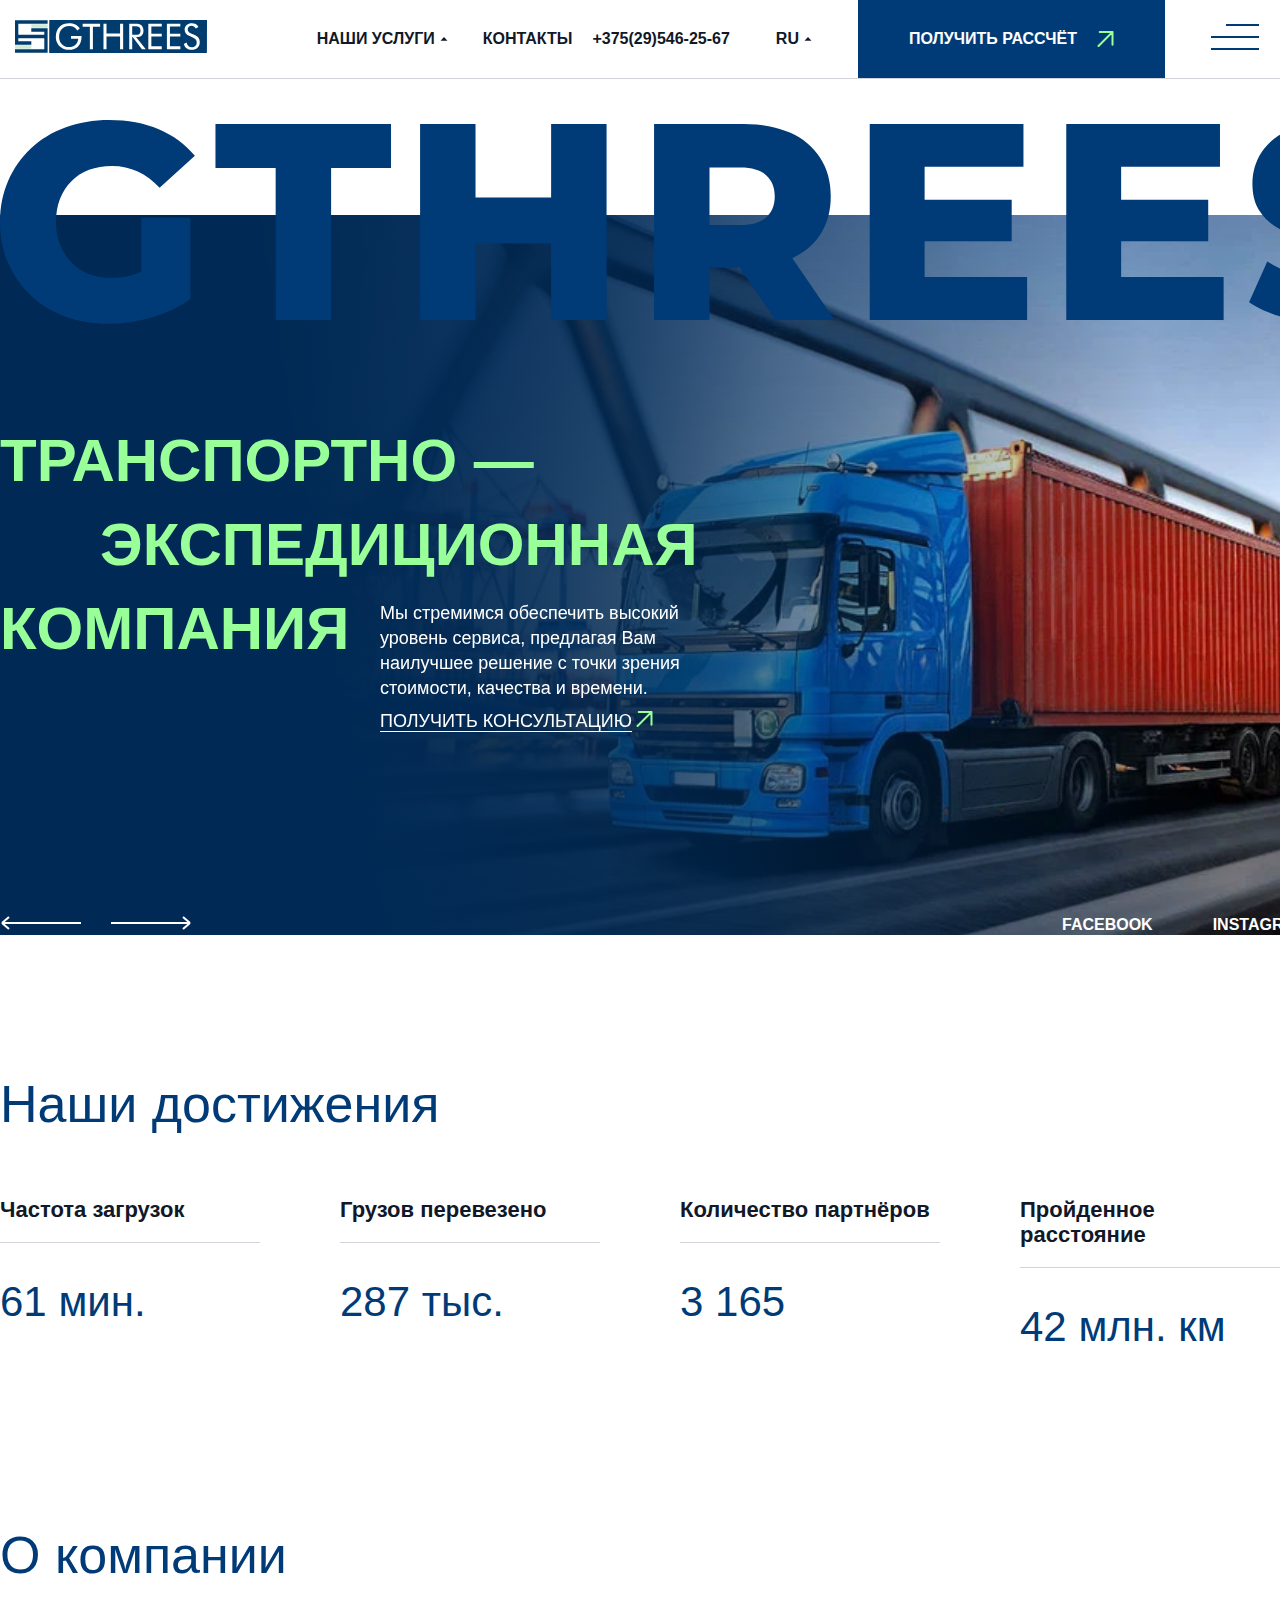
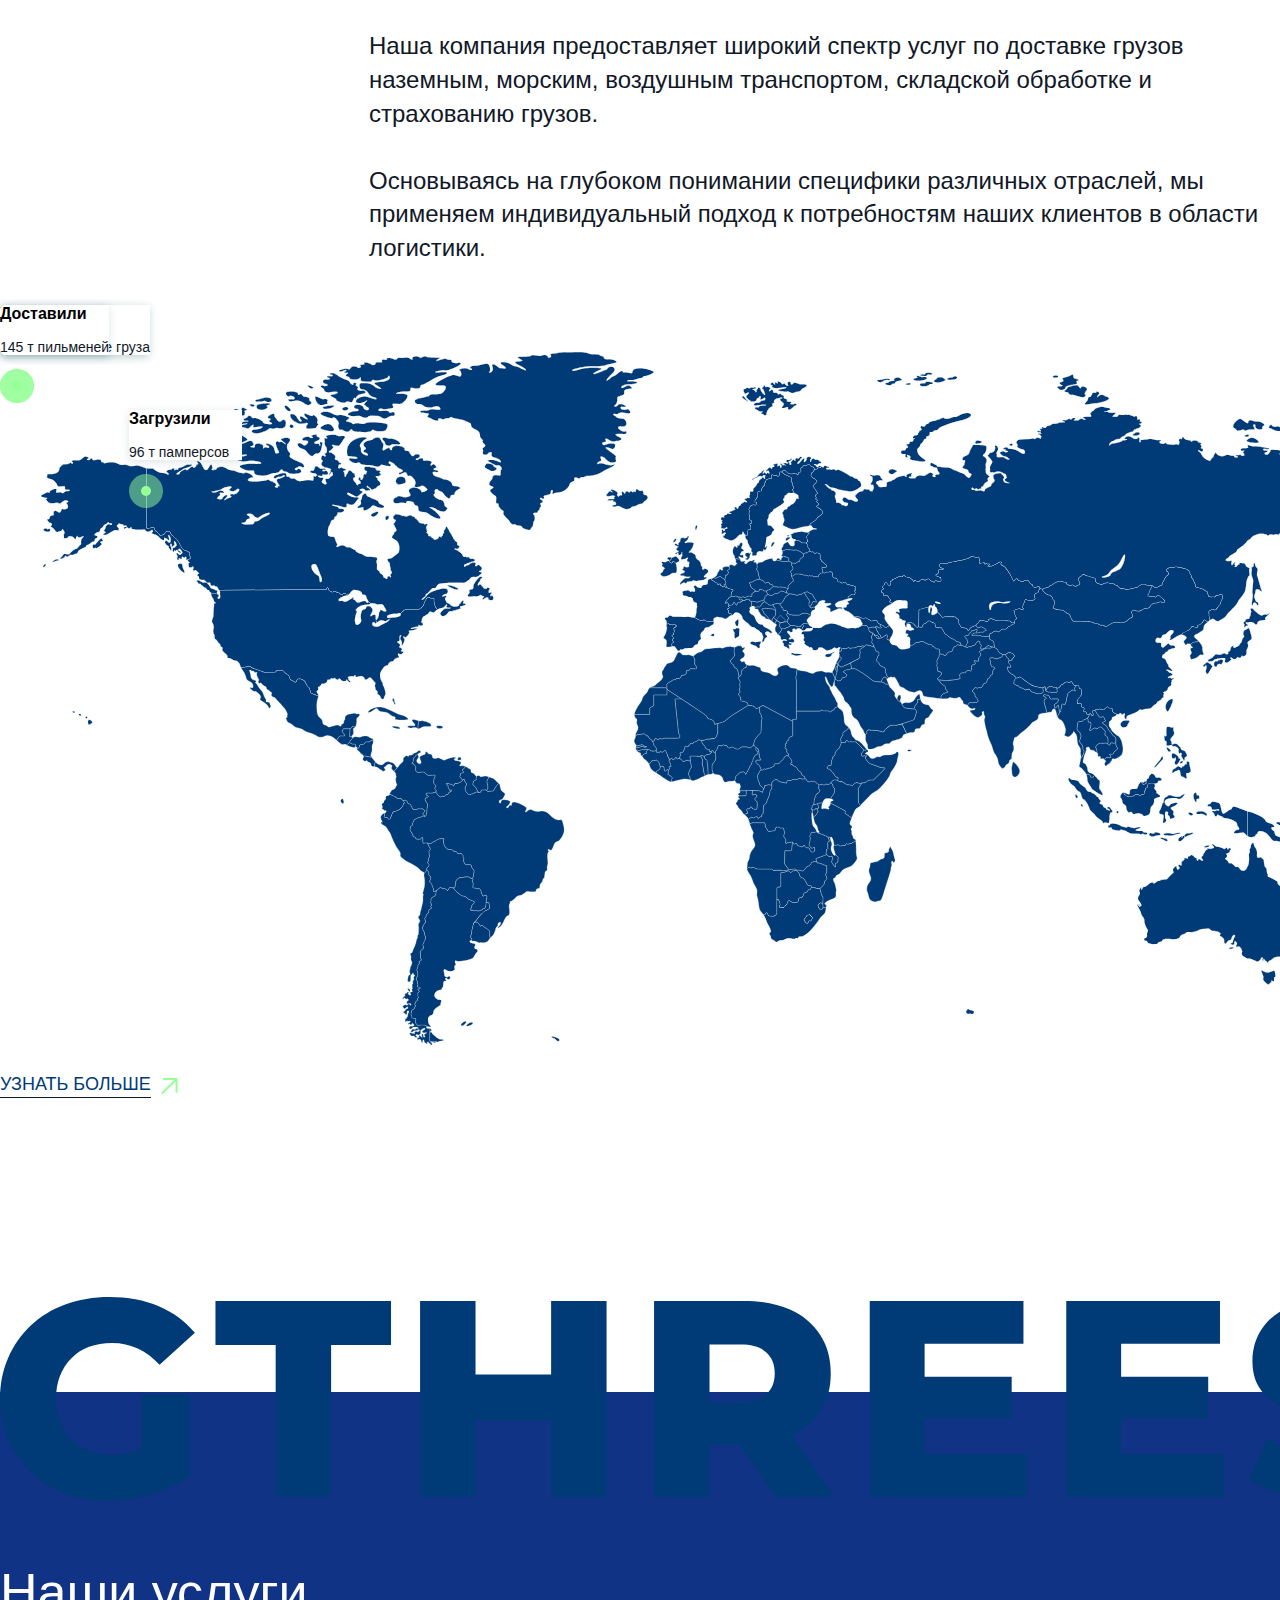
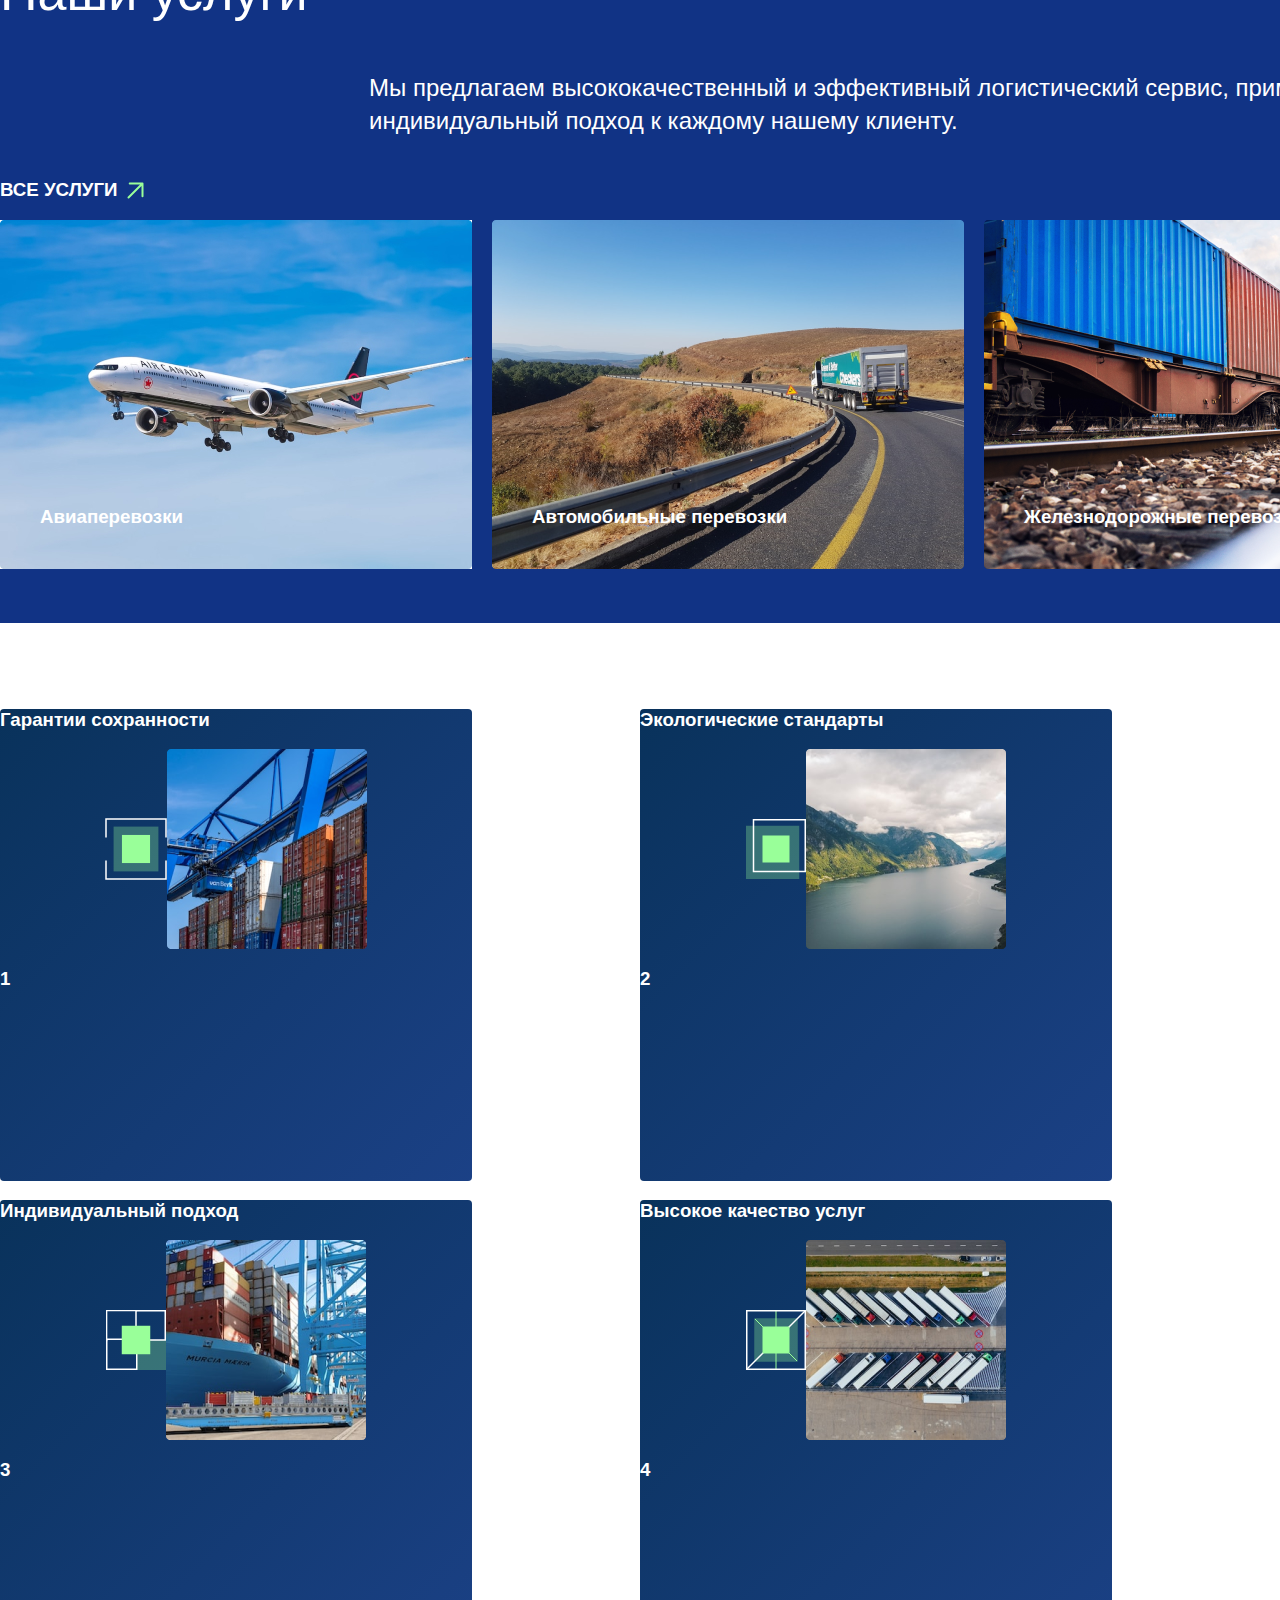
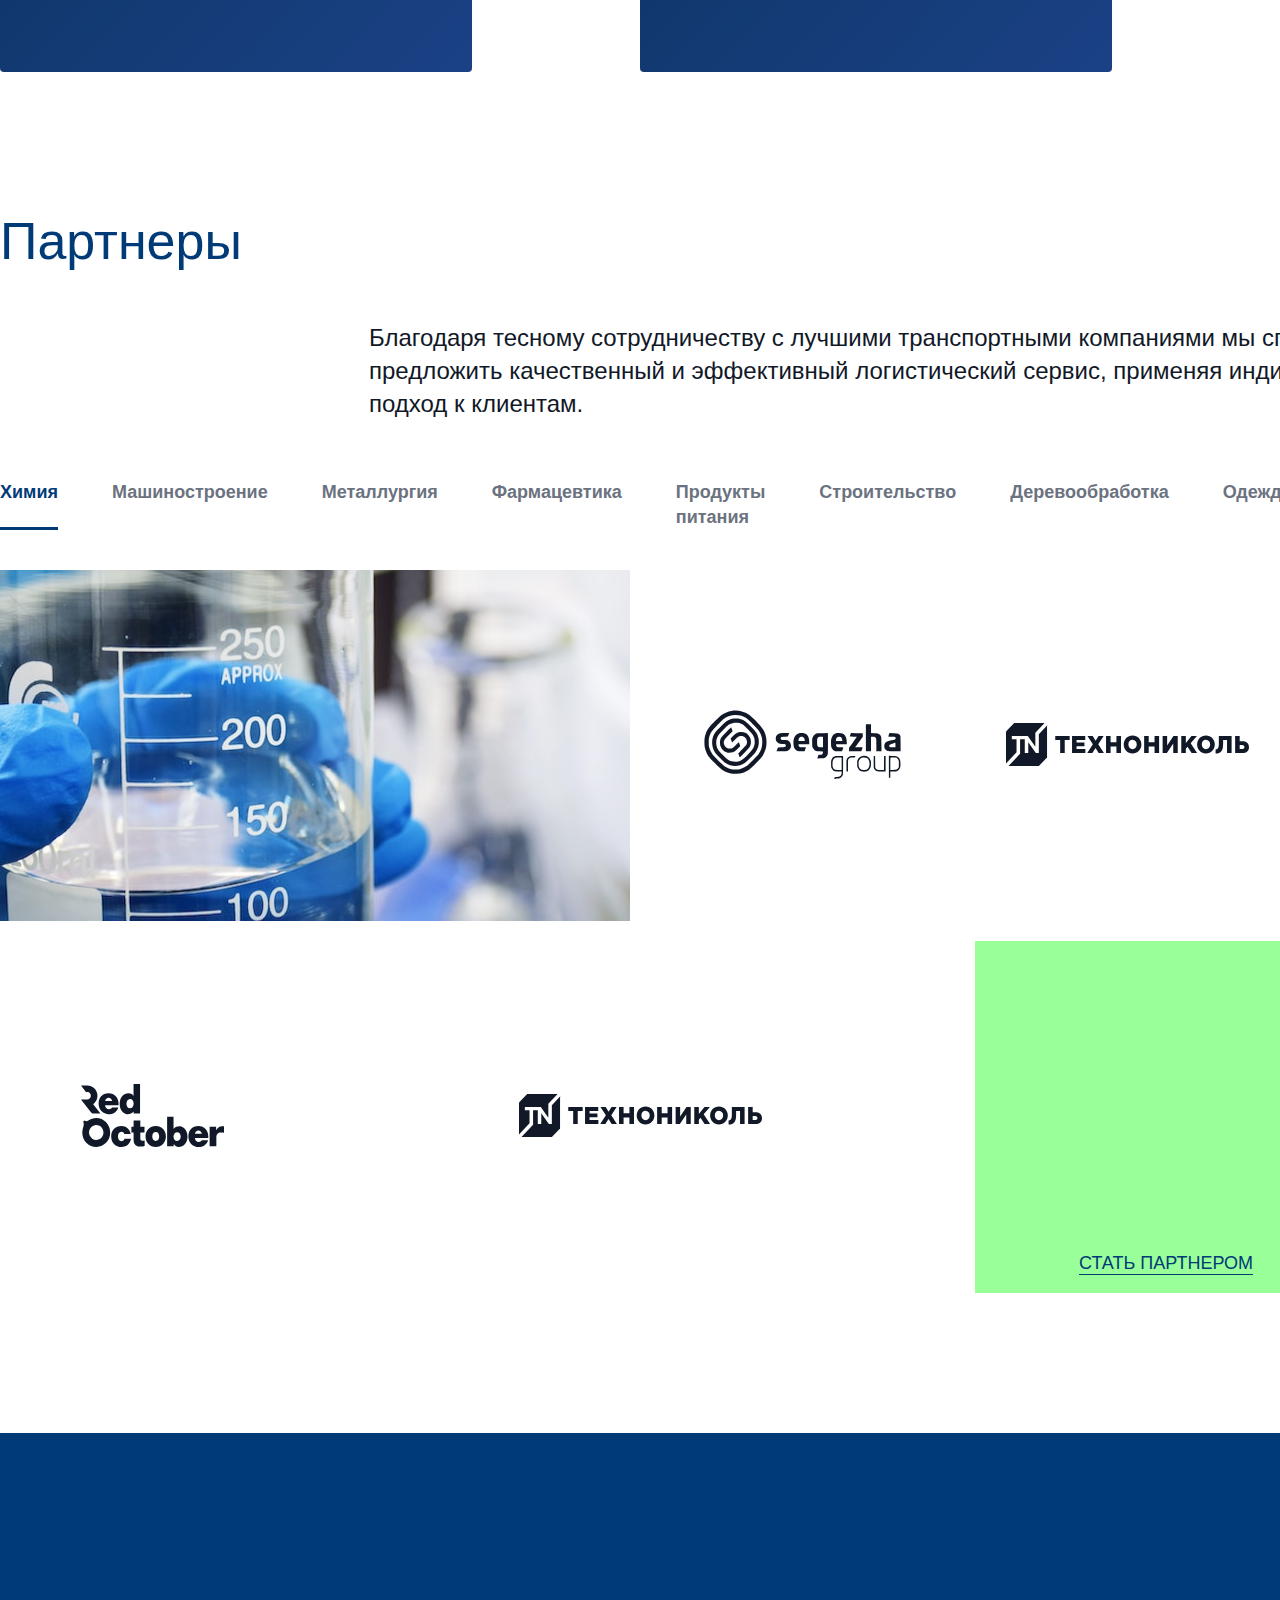
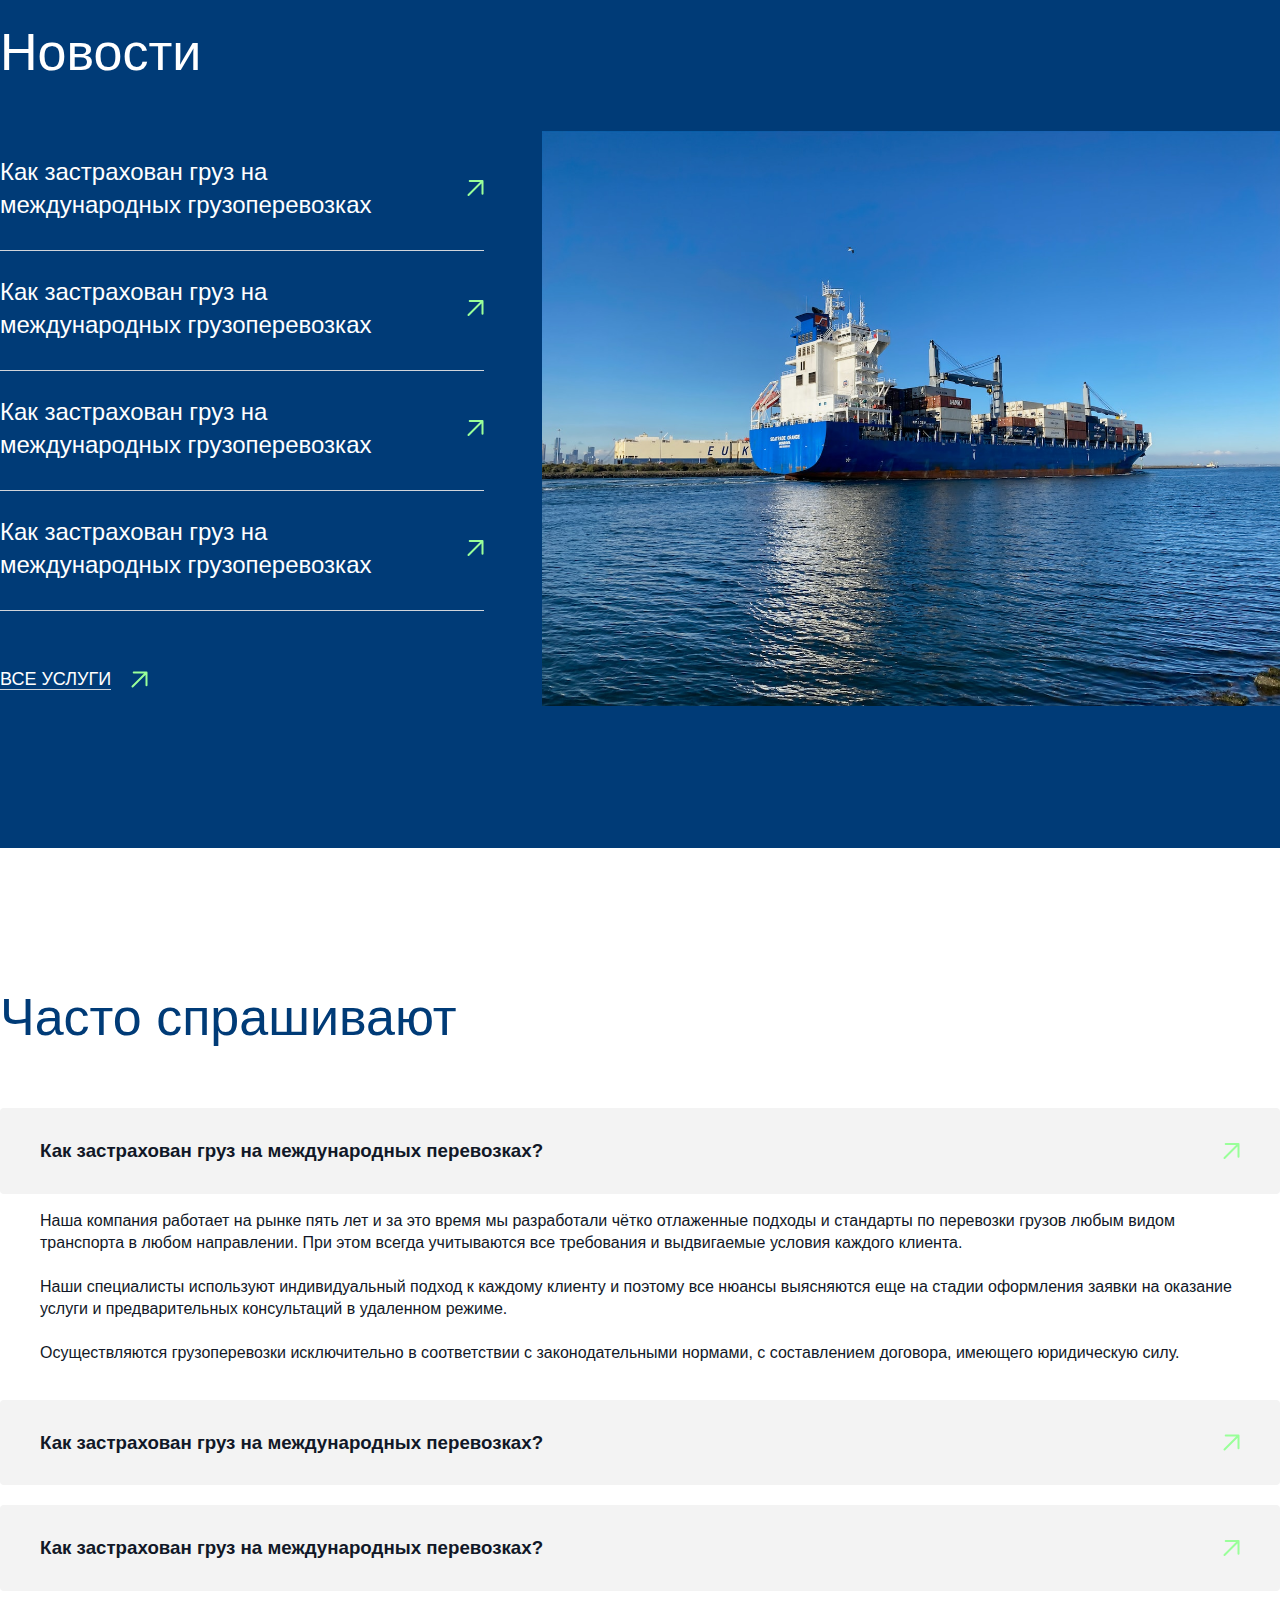
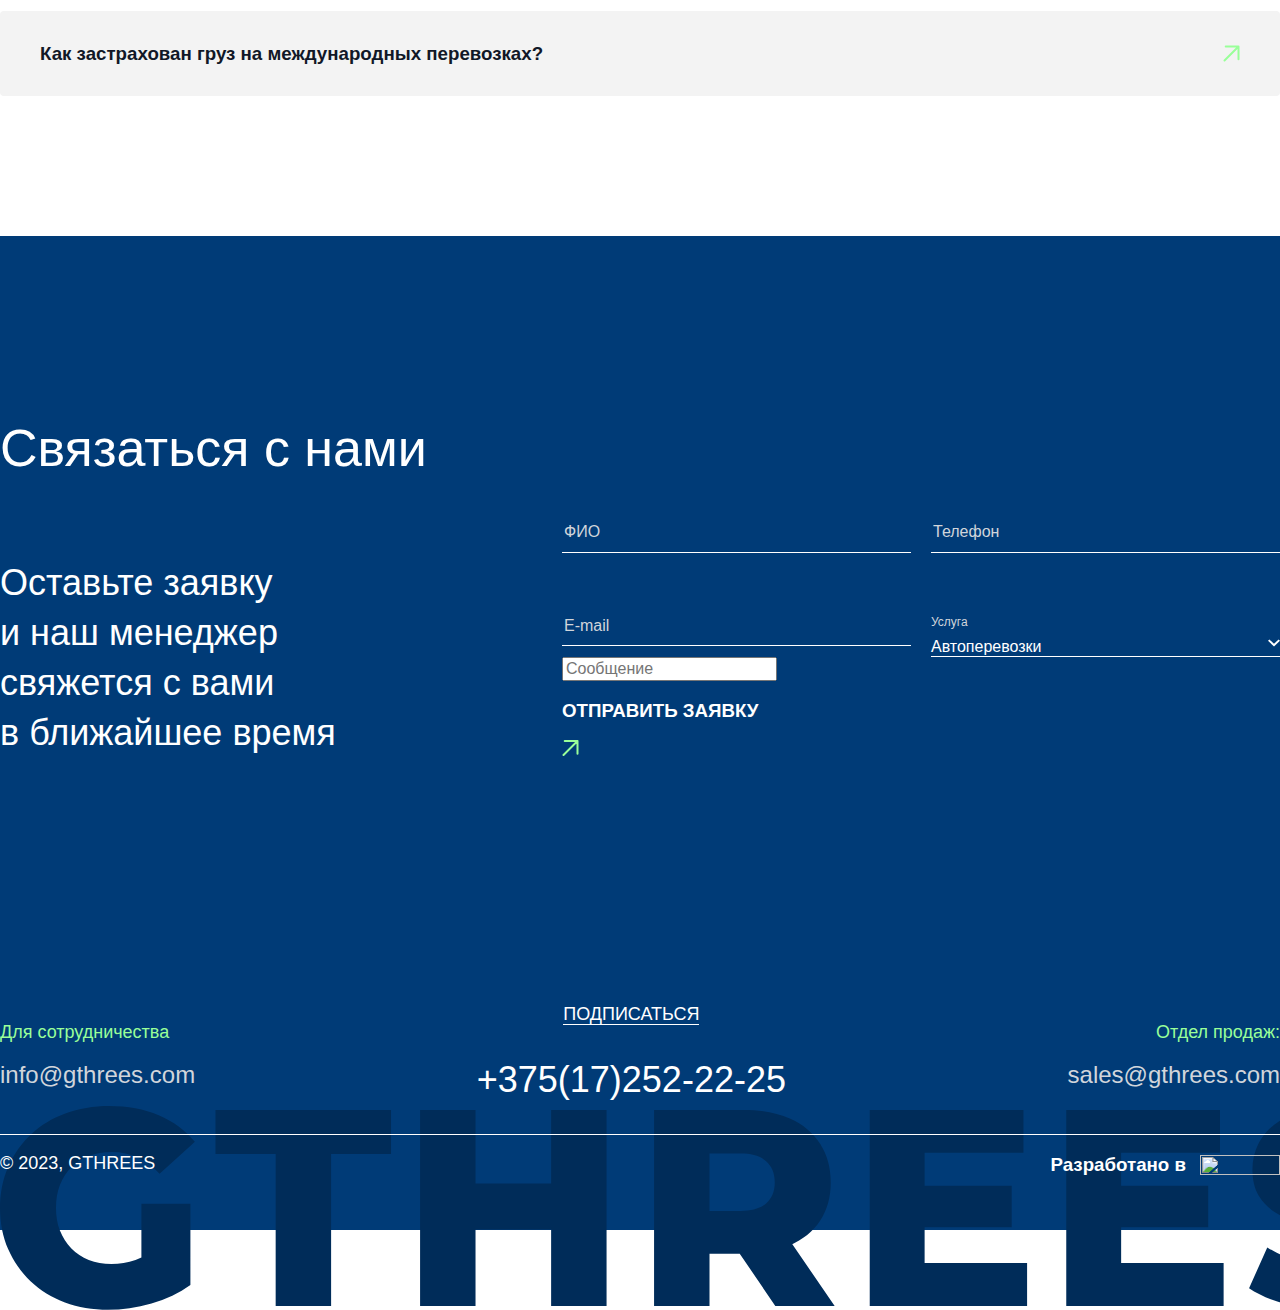
==== index.html @ b82362e5 "update" ====
<!DOCTYPE html>
<html lang="ru">

<head>
    <meta charset="UTF-8">
    <meta http-equiv="X-UA-Compatible" content="IE=edge">
    <meta name="viewport" content="width=device-width, initial-scale=1.0">
    <title>Document</title>
    <!-- Подключение boxicons -->
    <link rel="stylesheet" href="https://cdn.jsdelivr.net/npm/boxicons@latest/css/boxicons.min.css">
    <link rel="stylesheet" href="https://unpkg.com/boxicons@latest/css/boxicons.min.css">
    <link rel="stylesheet" href="/assets/style/normalize.min.css">
    <link rel="stylesheet" href="/assets/style/main-style.min.css">
    <script defer src="/assets/javascript/application.js"></script>
    <link rel="stylesheet" href="https://unpkg.com/aos@next/dist/aos.css" />
    <script src="https://unpkg.com/aos@next/dist/aos.js"></script>
</head>

<body class="application">
    <div class="application__template">
        <header class="application__header header" id="header">
            <div class="header__container container nav">
                <a href="#!" class="nav__logo">
                    <img src="/assets/img/icons/logo.svg" alt="Логотип GTHREES" class="nav__logo-icon">
                </a>
                <ul class="nav__menu">
                    <li class="nav__menu-item navitem">
                        <a href="" class="navitem__item">
                            <span class="navitem__item-text">Наши услуги</span>
                            <img src="assets/img/icons/arrow-lng.svg" alt="" class="navitem__item-image">
                        </a>

                    </li>
                    <li class="nav__menu-item navitem">
                        <a href="" class="navitem__item">Контакты</a>
                    </li>
                    <li class="nav__menu-item navitem">
                        <a href="tel:375295462567" class="navitem__item">+375(29)546-25-67</a>
                    </li>
                </ul>
                <button class="nav__language">
                    <span class="nav__language-text">RU</span>
                    <img src="assets/img/icons/arrow-lng.svg" alt="" class="nav__language-icon">
                </button>
                <button class="nav__button">
                    <span class="nav__button-text">Получить рассчёт</span>
                    <img src="assets/img/icons/arrow.svg" alt="Значок стрелки" class="nav__button-arrow">
                </button>
                <button class="nav__burger">
                    <img src="assets/img/icons/burger.svg" alt="Иконка меню" class="nav__burger-icon">
                </button>
            </div>
        </header>
        <main class="application__main main" id="main">
            <div class="main__content" id="main-content">
                <section class="burger">
                    <div class="burger__container brcont">
                        <div class="brcont__column fclm">
                            <div class="fclm__col">
                                <a href="" class="fclm__col-title">УСЛУГИ</a>
                                <ul class="fclm__col-column">
                                    <li class="fclm__col-column--text">
                                        <a href="#!" class="fclm__col-column--textLink">авиаперевозки</a>
                                    </li>
                                    <li class="fclm__col-column--text">
                                        <a href="#!" class="fclm__col-column--textLink">автомобильные перевозки</a>
                                    </li>
                                    <li class="fclm__col-column--text">
                                        <a href="#!" class="fclm__col-column--textLink">мультимодальные перевозки</a>
                                    </li>
                                    <li class="fclm__col-column--text">
                                        <a href="#!" class="fclm__col-column--textLink">железнодорожные перевозки</a>
                                    </li>
                                    <li class="fclm__col-column--text">
                                        <a href="#!" class="fclm__col-column--textLink">перевозки опасных грузов</a>
                                    </li>
                                    <li class="fclm__col-column--text">
                                        <a href="#!" class="fclm__col-column--textLink">перевозки тяжеловесных и негабаритных грузов</a>
                                    </li>
                                </ul>
                            </div>
                            <div class="fclm__comp">
                                <a href="#!" class="fclm__comp-title">КОМПАНИЯ</a>
                                <ul class="fclm__comp-column">
                                    <li class="fclm__comp-column--text">
                                        <a href="#!" class="fclm__comp-column--textLink">о компании</a>
                                    </li>
                                    <li class="fclm__comp-column--text">
                                        <a href="#!" class="fclm__comp-column--textLink">вакансии</a>
                                    </li>
                                </ul>
                            </div>
                        </div>
                        <div class="brcont__contacts">
                            <a href="#!" class="brcont__contacts-title">Кнотакты</a>
                            <div class="brcont__contacts-left bleft">
                                <div class="bleft__left brleft">
                                    <h3 class="brleft__title">ОФИС В РЕСПУБЛИКЕ БЕЛАРУСЬ</h3>
                                    <p class="brleft__subtitle">г. Минск, пер. Козлова, 7Г-7</p>
                                    <a href="#!" class="brleft__number">Тел: +375 (17) 252-22-25</a>
                                    <div class="brleft__mail">
                                        <a href="#!" class="brleft__mail-email">info@ghtrees.com</a>
                                        <a href="#!" class="brleft__mail-email">sales@ghtrees.com</a>
                                    </div>
                                </div>
                                <div class="bleft__right brright">
                                    <h3 class="brright__title">ОФИС В РОССИЙСКОЙ ФЕДЕРАЦИИ</h3>
                                    <div class="brright__adress">
                                        <p class="brright__adress-subtitle">214013, г. Смоленск</p>
                                        <p class="brright__adress-subtitle">ул. Памфилова, 5; офис 217</p>
                                    </div>
                                </div>
                            </div>
                            <div class="brcont__contacts-right bright">
                                <a href="#!" class="bright__number">+375(17)252-22-25</a>
                                <div class="bright__mail">
                                    <h3 class="bright__mail-text">Для сотрудничества</h3>
                                    <a href="#!" class="bright__mail-mail">info@gthrees.com</a>
                                </div>
                                <div class="bright__mail">
                                    <h3 class="bright__mail-text">Отдел продаж:</h3>
                                    <a href="#!" class="bright__mail-mail">sales@gthrees.com</a>
                                </div>
                            </div>
                            
                        </div>
                    </div>
                </section>
                <section class="general">
                    <div class="general__container welcome">
                        <div class="welcome__upper"></div>
                        <div class="welcome__bottom wbot">
                            <div class="wbot__container wcont">
                                <img src="assets/img/icons/title.svg" alt="" class="wcont__text" data-aos="zoom-in" data-aos-duration="1200">
                                <div class="wcont__desc">
                                    <h1 class="wcont__desc-title" data-aos="fade-up" data-aos-duration="1200">ТРАНСПОРТНО — <br> <span
                                            class="wcont__desc-title--exped">ЭКСПЕДИЦИОННАЯ</span> <br> <span
                                            class="wbot__desc-title--comp">КОМПАНИЯ</span></h1>
                                    <div class="wcont__desc-subtitle servicelevel" data-aos="fade-up" data-aos-duration="1200">
                                        <p class="servicelevel__text">Мы стремимся обеспечить высокий уровень сервиса,
                                            предлагая Вам наилучшее решение с точки зрения стоимости, качества и
                                            времени.</p>
                                        <a href="#!" class="servicelevel__button">
                                            <a href="company.html" class="servicelevel__button-text">получить консультацию</a>
                                            <img src="assets/img/icons/arrow.svg" alt=""
                                                class="servicelevel__button-icon">
                                        </a>
                                    </div>
                                </div>
                                <div class="wcont__buttons wbut">
                                    <div class="wbut__slider">
                                        <a href="" class="wbut__slider-left sldr">
                                            <img src="assets/img/icons/arrowslider.svg" alt="Стрелка назад"
                                                class="wbut__slider-left--arrow warrow">
                                        </a>
                                        <a href="" class="wbut__slider-right warrow sldr">
                                            <img src="assets/img/icons/arrowslider.svg" alt="Стрелка вперед"
                                                class="wbut__slider-right--arrow">
                                        </a>
                                    </div>
                                    <div class="wbut__social">
                                        <a href="#!" class="wbut__social-links">FACEBOOK</a>
                                        <a href="#!" class="wbut__social-links">INSTAGRAM</a>
                                        <a href="#!" class="wbut__social-links">LINKEDIN</a>
                                    </div>
                                    <div class="wbut__messenger">
                                        <a href="#!" class="wbut__mseenger-link">
                                            <img src="assets/img/icons/whatsapp.svg" alt="Значок whatsapp"
                                                class="wbut__messenger-link--icon">
                                        </a>
                                        <a href="#!" class="wbut__mseenger-link">
                                            <img src="assets/img/icons/viber.svg" alt="Значок viber"
                                                class="wbut__messenger-link--icon">
                                        </a>
                                        <a href="#!" class="wbut__mseenger-link">
                                            <img src="assets/img/icons/skype.svg" alt="Значок skype"
                                                class="wbut__messenger-link--icon">
                                        </a>
                                        <a href="#!" class="wbut__mseenger-link">
                                            <img src="assets/img/icons/telegram.svg" alt="Значок telegram"
                                                class="wbut__messenger-link--icon">
                                        </a>




                                    </div>
                                </div>

                            </div>
                        </div>

                    </div>
                </section>
                <section class="achievements">
                    <div class="achievements__container acont">
                        <h2 class="acont__title">Наши достижения</h2>
                        <div class="acont__cards">
                            <div class="acont__cards-card">
                                <p class="acont__cards-card--title">Частота загрузок</p>
                                <h2 class="acont__cards-card--number">61 мин.</h2>
                            </div>
                            <div class="acont__cards-card">
                                <p class="acont__cards-card--title">Грузов перевезено</p>
                                <h2 class="acont__cards-card--number">287 тыс.</h2>
                            </div>
                            <div class="acont__cards-card">
                                <p class="acont__cards-card--title">Количество партнёров</p>
                                <h2 class="acont__cards-card--number">3 165</h2>
                            </div>
                            <div class="acont__cards-card">
                                <p class="acont__cards-card--title">Пройденное расстояние</p>
                                <h2 class="acont__cards-card--number">42 млн. км</h2>
                            </div>
                        </div>
                    </div>
                </section>
                <section class="company">
                    <div class="company__container cmp">
                        <div class="cmp__text">
                            <h2 class="cmp__text-title">О компании</h2>
                            <p class="cmp__text-subtitle">Наша компания предоставляет широкий спектр услуг по доставке
                                грузов наземным, морским, воздушным транспортом, складской обработке и страхованию
                                грузов. <br> <br>
                                Основываясь на глубоком понимании специфики различных отраслей, мы применяем
                                индивидуальный подход к потребностям наших клиентов в области логистики.</p>
                        </div>
                        <div class="cmp__map">
                            <div class="cmp__map-dot dot dot1">
                                <div class="dot__text dot1__text">
                                    <h3 class="dot__text-title dot1__text-title">Загрузили</h3>
                                    <p class="dot__text-subtitle dot1__text-subtitle">96 т памперсов</p>
                                </div>
                                <img src="assets/img/icons/dot.svg" alt="" class="dot__image dot1__image">
                            </div>
                            <div class="cmp__map-dot dot dot2">
                                <div class="dot__text dot2__text">
                                    <h3 class="dot__text-title dot2__text-title">Доставили</h3>
                                    <p class="dot__text-subtitle dot2__text-subtitle">145 т пильменей</p>
                                </div>
                                <img src="assets/img/icons/dot.svg" alt="" class="dot__image dot2__image">
                            </div>
                            <div class="cmp__map-dot dot dot3">
                                <div class="dot__text dot3__text">
                                    <h3 class="dot__text-title dot3__text-title">Получили</h3>
                                    <p class="dot__text-subtitle dot3__text-subtitle">Положительный отзыв</p>
                                </div>
                                <img src="assets/img/icons/dot.svg" alt="" class="dot__image dot3__image">
                            </div>
                            <div class="cmp__map-dot dot dot4">
                                <div class="dot__text dot4__text">
                                    <h3 class="dot__text-title dot4__text-title">Отследили</h3>
                                    <p class="dot__text-subtitle dot4__text-subtitle">Местоположение груза</p>
                                </div>
                                <img src="assets/img/icons/dot.svg" alt="" class="dot__image dot5__image">
                            </div>
                            <div class="cmp__map-dot dot dot5">
                                <div class="dot__text dot5__text">
                                    <h3 class="dot__text-title dot5__text-title">Доставили</h3>
                                    <p class="dot__text-subtitle dot5__text-subtitle">145 т пильменей</p>
                                </div>
                                <img src="assets/img/icons/dot.svg" alt="" class="dot__image dot5__image">
                            </div>
                            <img src="assets/img/icons/map.svg" alt="Изображение карты мира" class="cmp__map-map">
                        </div>
                        <a href="#!" class="cmp__link">
                            <h3 class="cmp__link-text">УЗНАТЬ БОЛЬШЕ</h3>
                            <img src="assets/img/icons/arrow.svg" alt="Значок стрелки" class="cmp__link-icon">
                        </a>
                    </div>
                </section>
                <section class="services">
                    <div class="services__container scont">
                        <div class="scont__top"></div>
                        <div class="scont__bottom">
                            <div class="scont__bottom-container serv">
                                <img src="assets/img/icons/title.svg" alt="Заголовок GTHREES" class="serv__image">
                                <div class="serv__text">
                                    <h2 class="serv__text-title">Наши услуги</h2>
                                    <p class="serv__text-subtitle">Мы предлагаем высококачественный и эффективный
                                        логистический сервис, применяя индивидуальный подход к каждому нашему клиенту.
                                    </p>
                                </div>
                                <a href="#!" class="serv__link">
                                    <h3 class="serv__link-title">ВСЕ УСЛУГИ</h3>
                                    <img src="assets/img/icons/arrow.svg" alt="" class="serv__link-image">
                                </a>
                                <div class="serv__scroll">
                                    <div class="serv__scroll-cards scrcards">
                                        <a href="#!" class="scrcards__card">
                                            <img src="assets/img/images/plane.jpg" alt="" class="scrcards__card-image">
                                            <div class="scrcards__card-text">
                                                <h3 class="scrcards__card-text--Title">Авиаперевозки</h3>
                                            </div>
                                        </a>
                                        <a href="#!" class="scrcards__card">
                                            <img src="assets/img/images/road.png" alt="" class="scrcards__card-image">
                                            <div class="scrcards__card-text">
                                                <h3 class="scrcards__card-text--Title">Автомобильные перевозки</h3>
                                            </div>
                                        </a>
                                        <a href="#!" class="scrcards__card">
                                            <img src="assets/img/images/railroad.png" alt=""
                                                class="scrcards__card-image">
                                            <div class="scrcards__card-text">
                                                <h3 class="scrcards__card-text--Title">Железнодорожные перевозки</h3>
                                            </div>
                                        </a>
                                        <a href="#!" class="scrcards__card">
                                            <img src="assets/img/images/container.png" alt=""
                                                class="scrcards__card-image">
                                            <div class="scrcards__card-text">
                                                <h3 class="scrcards__card-text--Title">Мультимодальные перевозки</h3>
                                            </div>
                                        </a>
                                    </div>

                                </div>
                                <div class="serv__scroll-slidebar">
                                    <div class="serv__scroll-slidebar--accent"></div>
                                </div>
                            </div>
                        </div>
                    </div>
                </section>
                <section class="we">
                    <div class="we__container wecont">
                        <h2 class="wecont__title">Почему мы</h2>
                        <div class="wecont__cards">
                            <div class="wecont__cards-card wcard">
                                <div class="wcard__nothover">
                                    <h3 class="wcard__nothover-title">Гарантии сохранности</h3>
                                    <div class="wcard__nothover-picture">
                                        <img src="assets/img/icons/c1.svg" alt=""
                                            class="wcard__nothoveer-picture--icon">
                                        <img src="assets/img/images/we1.png" alt="Изображение контейнеров"
                                            class="wcard__nothover-picture--image">
                                    </div>
                                    <h3 class="wcard__nothover-number">1</h3>
                                </div>
                                <div class="wcard__hover">
                                    <h3 class="wcard__hover-title">Экологические стандарты</h3>
                                    <p class="wcard__hover-subtitle">Соблюдаем экологические стандарты качества, отдавая
                                        им приоритет в работе.</p>
                                </div>
                            </div>
                            <div class="wecont__cards-card wcard">
                                <div class="wcard__nothover">
                                    <h3 class="wcard__nothover-title">Экологические стандарты</h3>
                                    <div class="wcard__nothover-picture">
                                        <img src="assets/img/icons/c2.svg" alt=""
                                            class="wcard__nothoveer-picture--icon">
                                        <img src="assets/img/images/we2.png" alt="Изображение контейнеров"
                                            class="wcard__nothover-picture--image">
                                    </div>
                                    <h3 class="wcard__nothover-number">2</h3>
                                </div>
                                <div class="wcard__hover">
                                    <h3 class="wcard__hover-title">Экологические стандарты</h3>
                                    <p class="wcard__hover-subtitle">Соблюдаем экологические стандарты качества, отдавая
                                        им приоритет в работе.</p>
                                </div>
                            </div>
                            <div class="wecont__cards-card wcard">
                                <div class="wcard__nothover">
                                    <h3 class="wcard__nothover-title">Индивидуальный подход</h3>
                                    <div class="wcard__nothover-picture">
                                        <img src="assets/img/icons/c3.svg" alt=""
                                            class="wcard__nothoveer-picture--icon">
                                        <img src="assets/img/images/we3.png" alt="Изображение контейнеров"
                                            class="wcard__nothover-picture--image">
                                    </div>
                                    <h3 class="wcard__nothover-number">3</h3>
                                </div>
                                <div class="wcard__hover">
                                    <h3 class="wcard__hover-title">Экологические стандарты</h3>
                                    <p class="wcard__hover-subtitle">Соблюдаем экологические стандарты качества, отдавая
                                        им приоритет в работе.</p>
                                </div>
                            </div>
                            <div class="wecont__cards-card wcard">
                                <div class="wcard__nothover">
                                    <h3 class="wcard__nothover-title">Высокое качество услуг</h3>
                                    <div class="wcard__nothover-picture">
                                        <img src="assets/img/icons/c4.svg" alt=""
                                            class="wcard__nothoveer-picture--icon">
                                        <img src="assets/img/images/we4.png" alt="Изображение контейнеров"
                                            class="wcard__nothover-picture--image">
                                    </div>
                                    <h3 class="wcard__nothover-number">4</h3>
                                </div>
                                <div class="wcard__hover">
                                    <h3 class="wcard__hover-title">Экологические стандарты</h3>
                                    <p class="wcard__hover-subtitle">Соблюдаем экологические стандарты качества, отдавая
                                        им приоритет в работе.</p>
                                </div>
                            </div>
                        </div>
                    </div>
                </section>
                <section class="partners">
                    <div class="partners__container pcont">
                        <div class="pcont__text">
                            <h2 class="pcont__text-title">Партнеры</h2>
                            <p class="pcont__text-subtitle">Благодаря тесному сотрудничеству с лучшими транспортными
                                компаниями мы способны предложить качественный и эффективный логистический сервис,
                                применяя индивидуальный подход к клиентам.</p>
                        </div>
                        <div class="pcont__nav">
                            <a href="" class="pcont__nav-item highlited">Химия</a>
                            <a href="" class="pcont__nav-item">Машиностроение</a>
                            <a href="" class="pcont__nav-item">Металлургия</a>
                            <a href="" class="pcont__nav-item">Фармацевтика</a>
                            <a href="" class="pcont__nav-item">Продукты питания</a>
                            <a href="" class="pcont__nav-item">Строительство</a>
                            <a href="" class="pcont__nav-item">Деревообработка</a>
                            <a href="" class="pcont__nav-item">Одежда</a>
                        </div>
                        <div class="pcont__col">
                            <div class="pcont__col-item it1">

                            </div>
                            <div class="pcont__col-item it2">
                                <img src="assets/img/icons/segezha.svg" alt="Логотип Segezha group" class="pcont__col-item--image">
                            </div>
                            <div class="pcont__col-item it3">
                                <img src="assets/img/icons/technonikol.svg" alt="Логотип Технониколь" class="pcont__col-item--image">
                            </div>
                            <div class="pcont__col-item it4">
                                <img src="assets/img/icons/redoct.svg" alt="Логотип Red October" class="pcont__col-item--iamge">
                            </div>
                            <div class="pcont__col-item it5">
                                <img src="assets/img/icons/technonikol.svg" alt="Логотип Технониколь" class="pcont__col-item--image">
                            </div>
                            <div class="pcont__col-item it6">
                                <div class="pcont__col-item--container bubilda">
                                    <h3 class="bubilda__text">СТАТЬ ПАРТНЕРОМ</h3>
                                    <img src="assets/img/icons/arrow.svg" alt="" class="bubilda__image">
                                </div>
                            </div>
                        </div>
                    </div>
                </section>
                <section class="news">
                    <div class="news__cont ncont">
                        <h2 class="ncont__title">Новости</h2>
                        <div class="ncont__news">
                            <div class="ncont__news-cards necards">
                                <div class="necards__items">
                                    <a href="#!" class="necards__items-item">
                                        <h3 class="necards__items-item--title">Как застрахован груз на международных грузоперевозках</h3>
                                        <img src="assets/img/icons/arrow.svg" alt="" class="necards__items-item--icon">
                                    </a>
                                    <a href="#!" class="necards__items-item">
                                        <h3 class="necards__items-item--title">Как застрахован груз на международных грузоперевозках</h3>
                                        <img src="assets/img/icons/arrow.svg" alt="" class="necards__items-item--icon">
                                    </a>
                                    <a href="#!" class="necards__items-item">
                                        <h3 class="necards__items-item--title">Как застрахован груз на международных грузоперевозках</h3>
                                        <img src="assets/img/icons/arrow.svg" alt="" class="necards__items-item--icon">
                                    </a>
                                    <a href="#!" class="necards__items-item">
                                        <h3 class="necards__items-item--title">Как застрахован груз на международных грузоперевозках</h3>
                                        <img src="assets/img/icons/arrow.svg" alt="" class="necards__items-item--icon">
                                    </a>
                                    <a href="" class="necards__items-link">
                                        <h3 class="necards__items-link--title">ВСЕ УСЛУГИ</h3>
                                        <img src="assets/img/icons/arrow.svg" alt="" class="necards__items-link--icon">
                                    </a>
                                </div>
                            </div>
                            <img src="assets/img/images/ship.jpg" alt="" class="ncont__news-image">
                        </div>
                    </div>
                </section>
                <section class="faq">
                    <div class="faq__container facont">
                        <h2 class="facont__title">Часто спрашивают</h2>
                        <div class="facont__items">
                            <div class="facont__items-accordeon accord">
                                <a href="" class="accord__title aitem1">
                                    <h3 class="accord__title-text">Как застрахован груз на международных перевозках?</h3>
                                    <img src="assets/img/icons/arrow.svg" alt="" class="accord__title-icon">
                                    
                                </a>
                                <div class="accord__info ainfo1">
                                    <h3 class="accord__info-text">
                                        Наша компания работает на рынке пять лет и за это время мы разработали чётко отлаженные подходы и стандарты по перевозки грузов любым видом транспорта в любом направлении. При этом всегда учитываются все требования и выдвигаемые условия каждого клиента. <br> <br>
                                        Наши специалисты используют индивидуальный подход к каждому клиенту и поэтому все нюансы выясняются еще на стадии оформления заявки на оказание услуги и предварительных консультаций в удаленном режиме. <br> <br>
                                        Осуществляются грузоперевозки исключительно в соответствии с законодательными нормами, с составлением договора, имеющего юридическую силу.
                                    </h3>
                                </div>
                            </div>
                            <div class="facont__items-accordeon accord">
                                <a href="" class="accord__title aitem1">
                                    <h3 class="accord__title-text">Как застрахован груз на международных перевозках?</h3>
                                    <img src="assets/img/icons/arrow.svg" alt="" class="accord__title-icon">
                                </a>
                                <div class="accord__info ainfo2">
                                    <h3 class="accord__info-text">
                                        Наша компания работает на рынке пять лет и за это время мы разработали чётко отлаженные подходы и стандарты по перевозки грузов любым видом транспорта в любом направлении. При этом всегда учитываются все требования и выдвигаемые условия каждого клиента.
                                        Наши специалисты используют индивидуальный подход к каждому клиенту и поэтому все нюансы выясняются еще на стадии оформления заявки на оказание услуги и предварительных консультаций в удаленном режиме.
                                        Осуществляются грузоперевозки исключительно в соответствии с законодательными нормами, с составлением договора, имеющего юридическую силу.
                                    </h3>
                                </div>
                            </div>
                            <div class="facont__items-accordeon accord">
                                <a href="" class="accord__title aitem1">
                                    <h3 class="accord__title-text">Как застрахован груз на международных перевозках?</h3>
                                    <img src="assets/img/icons/arrow.svg" alt="" class="accord__title-icon">
                                </a>
                                <div class="accord__info ainfo3">
                                    <h3 class="accord__info-text">
                                        Наша компания работает на рынке пять лет и за это время мы разработали чётко отлаженные подходы и стандарты по перевозки грузов любым видом транспорта в любом направлении. При этом всегда учитываются все требования и выдвигаемые условия каждого клиента.
                                        Наши специалисты используют индивидуальный подход к каждому клиенту и поэтому все нюансы выясняются еще на стадии оформления заявки на оказание услуги и предварительных консультаций в удаленном режиме.
                                        Осуществляются грузоперевозки исключительно в соответствии с законодательными нормами, с составлением договора, имеющего юридическую силу.
                                    </h3>
                                </div>
                            </div>
                            <div class="facont__items-accordeon accord">
                                <a href="" class="accord__title aitem1">
                                    <h3 class="accord__title-text">Как застрахован груз на международных перевозках?</h3>
                                    <img src="assets/img/icons/arrow.svg" alt="" class="accord__title-icon">
                                </a>
                                <div class="accord__info ainfo4">
                                    <h3 class="accord__info-text">
                                        Наша компания работает на рынке пять лет и за это время мы разработали чётко отлаженные подходы и стандарты по перевозки грузов любым видом транспорта в любом направлении. При этом всегда учитываются все требования и выдвигаемые условия каждого клиента.
                                        Наши специалисты используют индивидуальный подход к каждому клиенту и поэтому все нюансы выясняются еще на стадии оформления заявки на оказание услуги и предварительных консультаций в удаленном режиме.
                                        Осуществляются грузоперевозки исключительно в соответствии с законодательными нормами, с составлением договора, имеющего юридическую силу.
                                    </h3>
                                </div>
                            </div>
                        </div>
                    </div>
                </section>
                <section class="request">
                    <div class="request__container rcont">
                        <h2 class="rcont__title">Связаться с нами</h2>
                        <div class="rcont__request">
                            <h3 class="rcont__request-text">Оставьте заявку и наш менеджер свяжется с вами <span class="rcont__request-text--highlited">в ближайшее время</span></h3>
                            <div class="rcont__request-form rform">
                                <div class="rform__inputs first">
                                    <div class="rform__input-container rinput">
                                        <input type="text" placeholder="ФИО" class="rinput__input">
                                    </div>
                                    <div class="rform__input-container rinput">
                                        <input type="text" placeholder="Телефон" class="rinput__input">
                                    </div>
                                </div>
                                <div class="rform__inputs second">
                                    <div class="rform__input-container rinput">
                                        <input type="text" placeholder="E-mail" class="rinput__input">
                                    </div>
                                    <div class="rform__inputs-container selector rinput">
                                        <p class="selector__text">Услуга</p>
                                        <div class="selector__text-selector slt">
                                            <h2 class="slt__title">Автоперевозки</h2>
                                            <img src="assets/img/icons/arrow-down.svg" alt="" class="slt__icon">
                                        </div>
                                    </div>
                                </div>
                                <div class="rform__inputs message">
                                    <div class="rform__inputs-container rinput">
                                        <input type="text" placeholder="Сообщение" class="rinput__message">
                                    </div>
                                </div>
                                <a href="#!" class="rform__button">
                                    <h3 class="rform__button-text">ОТПРАВИТЬ ЗАЯВКУ</h3>
                                    <img src="assets/img/icons/arrow.svg" alt="" class="rform__button-icon">
                                </a>
                        </div>
                    </div>
                    <div class="rcont__footer rfoot">
                        <div class="rfoot__top">
                            <div class="rfoot__top-coop rcoop">
                                <h3 class="rcoop__title">Для сотрудничества</h3>
                                <a href="mail: info@gthrees.com" class="rcoop__subtitle">info@gthrees.com</a>
                            </div>
                            <div class="rfoot__top-num rnum">
                                <a href="#!" class="rnum__button">
                                    ПОДПИСАТЬСЯ
                                </a>
                                <div class="rnum__number">
                                    <a href="#!" class="rnum__number-text">+375(17)252-22-25</a>
                                </div>
                                
                            </div>
                            <div class="rfoot__top-sell rsell">
                                <h3 class="rsell__title">Отдел продаж:</h3>
                                <a href="#!" class="rsell__subtitle">sales@gthrees.com</a>
                            </div>
                        </div>
                        <div class="rfoot__bottom rbot">
                            <div class="rbot__copyright">
                                <h3 class="rbot__copyright-title">© 2023, GTHREES</h3>
                            </div>
                            <div class="rbot__ref">
                                <h3 class="rbot__ref-text">Разработано в</h3>
                                <img src="assets/img/icons/likeit.svg" alt="" class="rbot__ref-image">
                            </div>
                        </div>
                        
                    </div>
                    <img src="assets/img/icons/title.svg" alt="" class="rcont__logo">
                    </div>
                </section>
            </div>
        </main>
        <footer class="application__footer footer">
            <!-- контент подвала сайта -->
        </footer>
    </div>
</body>
<script>
    AOS.init();
</script>

</html>
---- assets/style/main-style.min.css ----
@charset "UTF-8";
:root {
  --color-accent: #003B77;
  --color-accent-second: #99FF99;
  --color-text: #111827;
  --color-gray: #F3F3F3;
  --color-gray2: #D1D5DB;
  --color-gray3: #9CA3AF;
  --color-gray4: #6B7280;
  --color-gray5: #4B5563;
  --color-white: #fff;
  --color-black: #000;
  --content-width: 1200px;
  --container-padding: 15px;
  --container-width: calc(var(--content-width) + (var(--container-padding) * 2));
  --font-size: 16px;
  --font-family: "SF UI", sans-serif;
}

@font-face {
  font-family: "Montserrat";
  src: url(/assets/fonts/Montserrat-Medium.ttf) format(ttf);
  font-weight: 400;
  font-style: normal;
}
@font-face {
  font-family: "Montserrat";
  src: url(/assets/fonts/Montserrat-Medium.ttf) format(ttf);
  font-weight: 400;
  font-style: normal;
}
@font-face {
  font-family: "Montserrat";
  src: url(/assets/fonts/Montserrat-Medium.ttf) format(ttf);
  font-weight: 400;
  font-style: normal;
}
@font-face {
  font-family: "Montserrat";
  src: url(/assets/fonts/Montserrat-Medium.ttf) format(ttf);
  font-weight: 400;
  font-style: normal;
}
.application {
  width: 100%;
  background-color: var(--color-white);
  color: var(--color-white);
  font-family: var(--font-family);
  font-weight: 400;
}
.application__template {
  width: 100%;
}

.container {
  max-width: var(--container-width);
  padding: 0 var(--container-padding);
  margin: 0 auto;
  width: 100%;
}
@media (max-width: 576px) {
  .container {
    background-color: red;
  }
}

.button {
  border: none;
  background-color: transparent;
}

button {
  border: none;
  background-color: transparent;
  color: white;
  cursor: pointer;
}

.header {
  border-bottom: 1px solid #D1D5DB;
}
.header .nav {
  text-transform: uppercase;
  display: flex;
  margin-left: auto;
  margin-right: auto;
  justify-content: center;
  align-items: center;
  width: 100%;
  max-width: 1456px;
}
.header .nav__logo {
  margin-right: auto;
}
.header .nav__menu {
  gap: 20px;
  padding-right: 40px;
  display: flex;
}
.header .nav__menu .navitem__item {
  align-items: center;
  display: flex;
  color: var(--color-text);
  gap: 20px;
  font-size: 16px;
  font-weight: 600;
}
.header .nav__menu .navitem__item:hover {
  color: var(--color-accent);
  transition: ease-in-out 0.1s;
}
.header .nav__menu .navitem__item-text {
  margin: 0;
  padding: 0;
}
.header .nav__menu .navitem__item-image {
  left: -15px;
  position: relative;
}
.header .nav__language {
  display: flex;
  align-items: center;
  margin-right: 40px;
}
.header .nav__language-text {
  color: var(--color-text);
  font-weight: 600;
  margin-right: 5px;
}
.header .nav__language-icon {
  align-items: center;
}
.header .nav__button {
  background-color: var(--color-accent);
  height: 78px;
  padding: 21px 51px;
  align-items: center;
  display: flex;
  margin-right: 40px;
}
.header .nav__button-text {
  margin-right: 20px;
  font-size: 16px;
  font-weight: 700;
  text-transform: uppercase;
}
.welcome {
  width: 100%;
}
.welcome__upper {
  min-height: 136px;
  padding-top: 42px;
  overflow: hidden;
}
.welcome .wbot {
  height: 80vh;
  position: relative;
  background: linear-gradient(96.95deg, rgba(0, 42, 85, 0.68) 24.05%, rgba(0, 42, 85, 0) 57.46%), linear-gradient(79.3deg, #002A55 26.57%, rgba(0, 42, 85, 0.76) 51.95%, rgba(12, 37, 94, 0) 88.87%), url("/assets/img/images/fura.png"), #003B77;
  background-size: cover;
  background-position: center;
}
.welcome .wbot .wcont {
  max-width: 1456px;
  margin-right: auto;
  margin-left: auto;
}
.welcome .wbot .wcont__text {
  display: flex;
  margin: auto;
  top: -95px;
  position: relative;
}
.welcome .wbot .wcont__desc {
  position: relative;
}
.welcome .wbot .wcont__desc-title {
  margin: 0;
  color: var(--color-accent-second);
  font-size: 800;
  line-height: 84px;
  font-size: 60px;
}
.welcome .wbot .wcont__desc-title--exped {
  margin-left: 100px;
}
.welcome .wbot .wcont__desc-title--comp {
  color: white;
}
.welcome .wbot .wcont__desc .servicelevel {
  margin: -70px 0 0 380px;
}
.welcome .wbot .wcont__desc .servicelevel__text {
  font-weight: 400;
  font-size: 18px;
  line-height: 25px;
  width: 360px;
  margin: 0;
}
.welcome .wbot .wcont__desc .servicelevel__button {
  gap: 10px;
  display: flex;
  margin-top: 10px;
}
.welcome .wbot .wcont__desc .servicelevel__button-text {
  font-size: 18px;
  font-weight: 500;
  text-transform: uppercase;
  border-bottom: solid 1px var(--color-white);
}
.welcome .wbot .wcont__desc .servicelevel__button-icon {
  motion-path: 30px;
}
.welcome .wbot .wcont .wbut {
  display: flex;
  margin-top: 184px;
  padding-bottom: 20px;
  position: relative;
}
.welcome .wbot .wcont .wbut__slider {
  margin-right: 870px;
  display: flex;
  gap: 30px;
}
.welcome .wbot .wcont .wbut__slider-left--arrow {
  transform: rotate(180deg);
}
.welcome .wbot .wcont .wbut__social {
  gap: 60px;
  display: flex;
}
.welcome .wbot .wcont .wbut__social-links {
  font-size: 16px;
  font-weight: 600;
}
.welcome .wbot .wcont .wbut__messenger {
  background-color: #012B56;
  border-radius: 50px;
  padding: 10px;
  display: flex;
  flex-direction: column;
  gap: 23px;
  position: absolute;
  right: -113px;
  top: -240px;
}

.achievements {
  width: 100%;
  margin: 140px 0px;
}
.achievements .acont {
  width: 100%;
  max-width: 1456px;
  margin-left: auto;
  margin-right: auto;
}
.achievements .acont__title {
  font-size: 52px;
  font-weight: 300;
  color: var(--color-accent);
  margin-bottom: 40px; /* Отступ снизу */
  text-align: left; /* Выравнивание текста по левому краю */
}
.achievements .acont__cards {
  display: flex;
  gap: 80px;
  width: 100%;
}
.achievements .acont__cards-card {
  flex: 1;
}
.achievements .acont__cards-card--title {
  color: var(--color-text);
  font-weight: 600;
  font-size: 22px;
  border-bottom: 1px solid var(--color-gray2);
  padding-bottom: 20px;
}
.achievements .acont__cards-card--number {
  color: var(--color-accent);
  font-size: 42px;
  font-weight: 500;
}

.company .cmp {
  width: 100%;
  max-width: 1456px;
  margin-right: auto;
  margin-left: auto;
}
.company .cmp__text-title {
  font-size: 52px;
  font-weight: 100;
  color: var(--color-accent);
}
.company .cmp__text-subtitle {
  font-size: 24px;
  color: var(--color-text);
  width: 1087px;
  padding-left: 369px;
  width: 100%;
  font-weight: 400;
  line-height: 33.6px;
}
.company .cmp__map {
  position: relative;
}
.company .cmp__map .dot {
  position: absolute;
}
.company .cmp__map .dot__text {
  background-color: var(--color-white);
  gap: 10px;
  border-top-left-radius: 6px;
  border-bottom-left-radius: 6px;
  box-shadow: 0px 2px 8px rgba(76, 123, 135, 0.2);
}
.company .cmp__map .dot__text-title {
  font-weight: 700;
  font-size: 16px;
  color: var(--color-black);
}
.company .cmp__map .dot__text-subtitle {
  font-size: 14px;
  color: var(--color-text);
  font-weight: 500;
}
.company .cmp__map .dot1 {
  left: 150px;
  top: 5px;
  transform: translate(-21px, 100px);
}
.company .cmp__map .dot1__text {
  width: 113px;
}
.company .cmp__map-map {
  margin-top: 60px;
}
.company .cmp__link {
  display: flex;
  gap: 10px;
  align-items: center;
}
.company .cmp__link-text {
  padding-bottom: 2px;
  font-size: 18px;
  font-weight: 500;
  color: var(--color-accent);
  border-bottom: solid 1px var(--color-text);
}

.scont {
  margin-top: 140px;
}
.scont__top {
  min-height: 136px;
  padding-top: 40px;
}
.scont__bottom {
  background-color: #113385;
  background-position: center;
  object-fit: cover;
}
.scont__bottom .serv {
  max-width: 1456px;
  margin-right: auto;
  margin-left: auto;
}
.scont__bottom .serv__image {
  display: flex;
  position: relative;
  top: -95px;
}
.scont__bottom .serv__text-title {
  font-size: 52px;
  line-height: 72px;
  font-weight: 400;
  margin-top: -40px;
}
.scont__bottom .serv__text-subtitle {
  font-size: 24px;
  width: 1087px;
  line-height: 33px;
  font-weight: 400;
  margin-left: 369px;
}
.scont__bottom .serv__link {
  display: flex;
  gap: 10px;
}
.scont__bottom .serv__scroll .scrcards {
  display: flex;
  gap: 20px;
}
.scont__bottom .serv__scroll .scrcards__card {
  margin-bottom: 50px;
  position: relative;
}
.scont__bottom .serv__scroll .scrcards__card-text {
  margin: 0;
  position: absolute;
  top: 268px;
  left: 40px;
}
.scont__bottom .serv__scroll__slidebar {
  display: block;
  width: calc(100% - 40px);
  max-width: 1456px;
  height: 4px;
  border-radius: 5px;
  background: #285197;
  position: absolute;
  z-index: 10;
  left: 50%;
  bottom: 140px;
  -webkit-transform: translateX(-50%);
  transform: translateX(-50%);
}

.we .wecont {
  max-width: 1456px;
  margin-left: auto;
  margin-right: auto;
}
.we .wecont__cards {
  display: grid;
  grid-template-columns: repeat(2, 1fr);
  grid-row: 1/3;
}
.we .wecont__cards .wcard__hover {
  display: none;
}
.we .wecont__cards .wcard__nothover {
  width: 472px;
  height: 472px;
  background: linear-gradient(135deg, #09325B 0%, rgba(69, 99, 233, 0.3) 100%), #09325B;
  border-radius: 4px;
}
.we .wecont__cards .wcard__nothover-picture {
  position: relative;
  align-items: center;
  justify-content: center;
  display: flex;
}
/* Card */
.partners {
  margin-top: 140px;
  margin-bottom: 140px;
}
.partners .pcont {
  width: 100%;
  max-width: 1456px;
  margin-right: auto;
  margin-left: auto;
}
.partners .pcont__text-title {
  font-weight: 400;
  font-size: 52px;
  color: var(--color-accent);
}
.partners .pcont__text-subtitle {
  font-size: 24px;
  font-weight: 400;
  line-height: 33px;
  color: var(--color-text);
  width: 1086px;
  margin-left: 369px;
  margin-top: 49px;
}
.partners .pcont__nav {
  display: flex;
  color: var(--color-accent);
  margin-top: 60px;
  gap: 54px;
}
.partners .pcont__nav-item {
  font-weight: 600;
  font-size: 18px;
  line-height: 25px;
  color: var(--color-gray4);
}
.partners .pcont__nav .highlited {
  color: var(--color-accent);
  border-bottom: 3px solid;
}
.partners .pcont__col {
  margin-top: 40px;
  grid-template-columns: repeat(4, 1fr);
  gap: 20px;
  grid-template-rows: repeat(2, 1fr);
  display: grid;
}
.partners .pcont__col-item {
  min-height: 349px;
  background-color: var(--color-gray1);
}
.partners .pcont__col .it2 {
  grid-column: span 1;
  height: 349px;
  display: flex;
  align-items: center;
  margin-left: auto;
  margin-right: auto;
}
.partners .pcont__col .it3 {
  grid-column: span 1;
  height: 349px;
  display: flex;
  align-items: center;
  margin-left: auto;
  margin-right: auto;
}
.partners .pcont__col .it4 {
  grid-column: span 1;
  height: 349px;
  display: flex;
  align-items: center;
  margin-left: auto;
  margin-right: auto;
}
.partners .pcont__col .it1 {
  background-image: url(/assets/img/images/chemistry.jpeg);
  background-position: center;
  object-fit: cover;
  grid-column: span 2;
}
.partners .pcont__col .it5 {
  grid-column: span 2;
  height: 349px;
  display: flex;
  align-items: center;
  margin-left: auto;
  margin-right: auto;
}
.partners .pcont__col .it6 {
  background-color: var(--color-accent-second);
  display: flex;
  align-items: center;
  max-width: 349px;
  gap: 10px;
}
.partners .pcont__col .bubilda {
  gap: 10px;
  margin-left: auto;
  display: flex;
  margin-top: 294px;
}
.partners .pcont__col .bubilda__text {
  font-size: 18px;
  font-weight: 500;
  border-bottom: solid 1px var(--color-accent);
  color: var(--color-accent);
}

.news {
  background-color: var(--color-accent);
}
.news .ncont {
  max-width: 1456px;
  margin-right: auto;
  margin-left: auto;
  display: flex;
  flex-direction: column;
  padding-top: 140px;
  padding-bottom: 140px;
}
.news .ncont__title {
  font-size: 52px;
  font-weight: 400;
  line-height: 72px;
}
.news .ncont__news {
  display: flex;
  justify-content: space-between;
}
.news .ncont__news-image {
  width: 738px;
  height: 575px;
}
.news .ncont__news .necards__items {
  margin-right: 58px;
}
.news .ncont__news .necards__items-item {
  display: flex;
  border-bottom: solid 1px var(--color-gray2);
  padding-bottom: 5px;
}
.news .ncont__news .necards__items-item--title {
  font-size: 24px;
  font-weight: 400;
  line-height: 33px;
  margin-right: 40px;
}
.news .ncont__news .necards__items-link {
  display: flex;
  margin-top: 40px;
}
.news .ncont__news .necards__items-link--title {
  margin-right: 20px;
  font-size: 18px;
  font-weight: 500;
  line-height: 20px;
  border-bottom: solid 1px var(--color-gray2);
}

/* XXL 2 */
.faq {
  margin-top: 140px;
  margin-bottom: 140px;
}
.faq .facont {
  max-width: 1456px;
  margin-left: auto;
  margin-right: auto;
}
.faq .facont__title {
  font-size: 52px;
  color: var(--color-accent);
  font-weight: 400;
  margin-bottom: 60px;
}
.faq .facont__items {
  display: flex;
  flex-direction: column;
  gap: 20px;
}
.faq .facont__items .accord__title {
  padding-right: 40px;
  padding-left: 40px;
  display: flex;
  background-color: var(--color-gray);
  border-radius: 4px;
  justify-content: space-between;
}
.faq .facont__items .accord__title-text {
  color: var(--color-text);
  margin-top: 32px;
  margin-bottom: 32px;
}
.faq .facont__items .accord__info {
  display: none;
  padding-right: 40px;
  padding-left: 40px;
}
.faq .facont__items .accord__info-text {
  color: var(--color-text);
  font-size: 16px;
  font-weight: 400;
  line-height: 22px;
}
.faq .facont__items .accord .ainfo1 {
  display: block;
}

.request {
  background-color: var(--color-accent);
}
.request .rcont {
  position: relative;
  max-width: 1456px;
  margin-right: auto;
  margin-left: auto;
  padding-top: 140px;
  padding-bottom: 36px;
}
.request .rcont__title {
  font-size: 52px;
  font-weight: 400;
}
.request .rcont__request {
  display: flex;
}
.request .rcont__request-text {
  font-size: 36px;
  font-weight: 400;
  line-height: 50px;
  width: 590px;
}
.request .rcont__request .rform {
  margin-left: 148px;
}
.request .rcont__request .rform .second {
  margin-top: 63px;
}
.request .rcont__request .rform__inputs {
  display: grid;
  grid-template-columns: repeat(2, 1fr);
  gap: 20px;
  align-items: stretch;
}
.request .rcont__request .rform__inputs .rinput__input {
  background: none;
  border: none;
  border-bottom: solid 1px var(--color-white);
  outline: none;
  padding-bottom: 10px;
  caret-color: var(--color-white);
  color: var(--color-white);
  width: 349px;
}
.request .rcont__request .rform__inputs .rinput__input::placeholder {
  color: var(--color-gray2);
  font-size: 16px;
  font-weight: 400;
  line-height: 22px;
}
.request .rcont__request .rform__inputs .rinput .selector__text {
  color: var(--color-gray2);
  margin: 0;
  font-size: 12px;
}
.request .rcont__request .rform__inputs .rinput .slt {
  display: flex;
  justify-content: space-between;
  border-bottom: solid 1px var(--color-white);
}
.request .rcont__request .rform__inputs .rinput .slt:hover {
  cursor: pointer;
}
.request .rcont__request .rform__inputs .rinput .slt__title {
  font-size: 16px;
  font-weight: 400;
  margin: 0;
  margin-top: 8px;
}
.request .rcont .rfoot {
  margin-top: 210px;
  position: relative;
  z-index: 50;
}
.request .rcont .rfoot__top {
  display: flex;
  justify-content: space-between;
  border-bottom: solid 1px var(--color-white);
  padding-bottom: 34px;
}
.request .rcont .rfoot__top .rcoop__title {
  font-size: 18px;
  font-weight: 400;
  color: var(--color-accent-second);
  text-align: left;
}
.request .rcont .rfoot__top .rcoop__subtitle {
  color: var(--color-gray2);
  font-size: 24px;
  font-weight: 400;
}
.request .rcont .rfoot__top .rsell__title {
  font-size: 18px;
  font-weight: 400;
  color: var(--color-accent-second);
  text-align: right;
}
.request .rcont .rfoot__top .rsell__subtitle {
  color: var(--color-gray2);
  font-size: 24px;
  font-weight: 400;
}
.request .rcont .rfoot__top .rnum {
  text-align: center;
  position: relative;
}
.request .rcont .rfoot__top .rnum__button {
  border-bottom: solid 1px var(--color-white);
  font-size: 18px;
  font-weight: 500;
  width: 149px;
}
.request .rcont .rfoot__top .rnum__number {
  margin-top: 34px;
  font-weight: 400;
  font-size: 36px;
}
.request .rcont .rfoot .rbot {
  display: flex;
  justify-content: space-between;
}
.request .rcont .rfoot .rbot__copyright-title {
  font-size: 18px;
  font-weight: 400;
}
.request .rcont .rfoot .rbot__ref {
  display: flex;
  gap: 14px;
  align-items: center;
}
.request .rcont .rfoot .rbot__ref-image {
  height: 20px;
  width: 80px;
}
.request .rcont__logo {
  filter: brightness(75%);
  z-index: 0;
  bottom: -80px;
  position: absolute;
  overflow: hidden;
}

.burger {
  display: none;
  background-color: var(--color-accent);
}
.burger .brcont {
  max-width: 1456px;
  margin-right: auto;
  margin-left: auto;
  padding-top: 180px;
  padding-bottom: 180px;
}
.burger .brcont .fclm {
  display: flex;
}
.burger .brcont .fclm__col-column {
  display: grid;
  grid-template-columns: repeat(2, 1fr);
  column-gap: 32px;
  margin: 0;
  padding: 0;
}
.aboutcompany {
  width: 100%;
}
.aboutcompany .company__upper {
  min-height: 136px;
  padding-top: 42px;
  overflow: hidden;
}
.aboutcompany .cbot {
  height: 590px;
  position: relative;
  background: linear-gradient(96.95deg, rgba(0, 42, 85, 0.68) 24.05%, rgba(0, 42, 85, 0) 57.46%), linear-gradient(79.3deg, #002A55 26.57%, rgba(0, 42, 85, 0.76) 51.95%, rgba(12, 37, 94, 0) 88.87%), url("/assets/img/images/trucks.jpg"), #003B77;
  background-size: cover;
  background-position: bottom;
}
.aboutcompany .cbot .ccont {
  max-width: 1456px;
  margin-right: auto;
  margin-left: auto;
}
.aboutcompany .cbot .ccont__text {
  display: flex;
  margin: auto;
  top: -95px;
  position: relative;
}
.aboutcompany .cbot .ccont__desc {
  position: relative;
}
.aboutcompany .cbot .ccont__desc-title {
  margin: 0;
  color: var(--color-accent-second);
  font-size: 800;
  line-height: 84px;
  font-size: 60px;
}
.aboutcompany .cbot .ccont__desc-title--exped {
  margin-left: 100px;
}
.aboutcompany .cbot .ccont__desc-title--comp {
  color: white;
}
.aboutcompany .cbot .ccont__desc .effective {
  margin: 0px 0 0 0;
}
.aboutcompany .cbot .ccont__desc .effective__text {
  font-weight: 400;
  font-size: 18px;
  line-height: 25px;
  width: 360px;
  margin: 0;
}
.aboutcompany .cbot .ccont__desc .effective__button {
  gap: 10px;
  display: flex;
  margin-top: 10px;
}
.aboutcompany .cbot .ccont__desc .effective__button-text {
  font-size: 18px;
  font-weight: 500;
  text-transform: uppercase;
  border-bottom: solid 1px var(--color-white);
}
.aboutcompany .cbot .ccont__desc .effective__button-icon {
  motion-path: 30px;
}
.aboutcompany .cbot .ccont .cbut {
  display: flex;
  margin-top: 214px;
  padding-bottom: 20px;
  position: relative;
}
.aboutcompany .cbot .ccont .cbut__slider {
  margin-right: 870px;
  display: flex;
  gap: 30px;
}
.aboutcompany .cbot .ccont .cbut__slider-left--arrow {
  transform: rotate(180deg);
}
.aboutcompany .cbot .ccont .cbut__social {
  gap: 60px;
  display: flex;
}
.aboutcompany .cbot .ccont .cbut__social-links {
  font-size: 16px;
  font-weight: 600;
}
.aboutcompany .cbot .ccont .cbut__messenger {
  background-color: #012B56;
  border-radius: 50px;
  padding: 10px;
  display: flex;
  flex-direction: column;
  gap: 23px;
  position: absolute;
  right: -113px;
  top: -240px;
}

.objectives .obcont {
  max-width: 1456px;
  margin-left: auto;
  margin-right: 156px;
  margin-top: 140px;
  margin-bottom: 140px;
}
.objectives .obcont__text {
  display: flex;
  align-items: center;
  margin-left: 746px;
  position: relative;
}
.objectives .obcont__text-title {
  color: var(--color-text);
  font-weight: 400;
  z-index: 20;
  width: 664px;
}
.objectives .obcont__text-image {
  position: absolute;
  left: -50px;
}

.vision .vcont {
  max-width: 1456px;
  margin-left: auto;
  margin-right: auto;
}
.vision .vcont__title {
  font-size: 52px;
  font-weight: 400;
  color: var(--color-accent);
}
.vision .vcont__text {
  margin-left: 355px;
  margin-top: 60px;
  margin-bottom: 40px;
  color: var(--color-text);
  align-items: start;
}
.vision .vcont__text-title {
  font-size: 26px;
  font-weight: 500;
}
.vision .vcont__text-subtitle {
  font-size: 16px;
  line-height: 22px;
}
.vision .vcont__target {
  margin-top: 40px;
  margin-left: 355px;
  color: var(--color-text);
  margin-bottom: 140px;
}
.vision .vcont__target-title {
  margin-bottom: 30px;
  font-size: 26px;
  font-weight: 500;
}
.vision .vcont__target-subtitle {
  display: flex;
}
.vision .vcont__target-subtitle--text {
  font-weight: 400;
  font-size: 16px;
  line-height: 22px;
}

.strategy {
  background-color: var(--color-accent);
  padding-top: 140px;
  padding-bottom: 140px;
}
.strategy .stcont {
  max-width: 1456px;
  margin-left: auto;
  margin-right: auto;
  position: relative;
}
.strategy .stcont__title {
  font-size: 52px;
  font-weight: 400;
}
.strategy .stcont__scroller {
  margin-top: 60px;
}
.strategy .stcont__scroller .scrollerim {
  margin-left: 401px;
  display: flex;
  position: relative;
  gap: 20px;
}
.strategy .stcont__scroller .scrollerim .currentim {
  width: 595px;
  height: 520px;
}
.strategy .stcont__scroller .scrollerim .nci {
  margin-bottom: 215px;
}
.strategy .stcont__text {
  position: absolute;
  bottom: -50px;
}
.strategy .stcont__text-title {
  font-size: 36px;
  width: 718px;
  font-weight: 400;
}
.strategy .stcont__text-button {
  display: flex;
  gap: 10px;
}
.strategy .stcont__text-button--title {
  border-bottom: 1px solid var(--color-white);
}/*# sourceMappingURL=main-style.min.css.map */
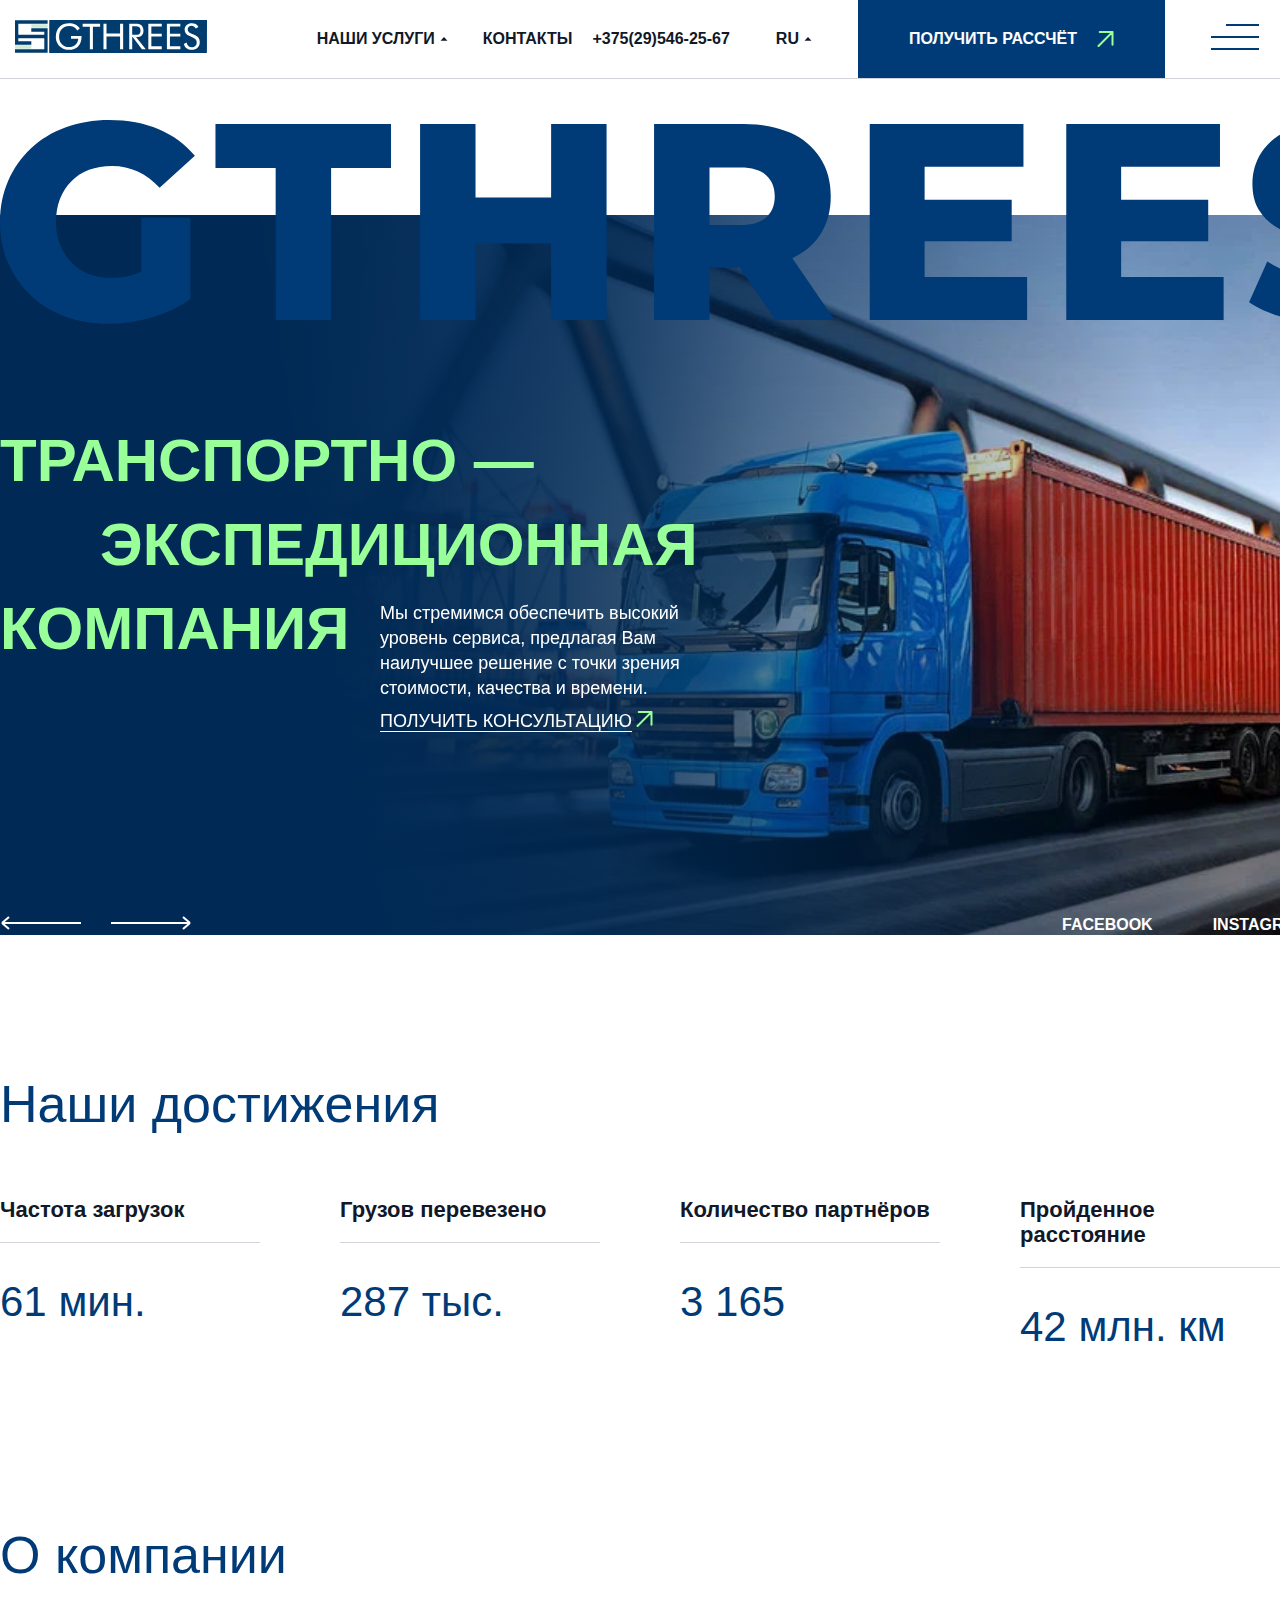
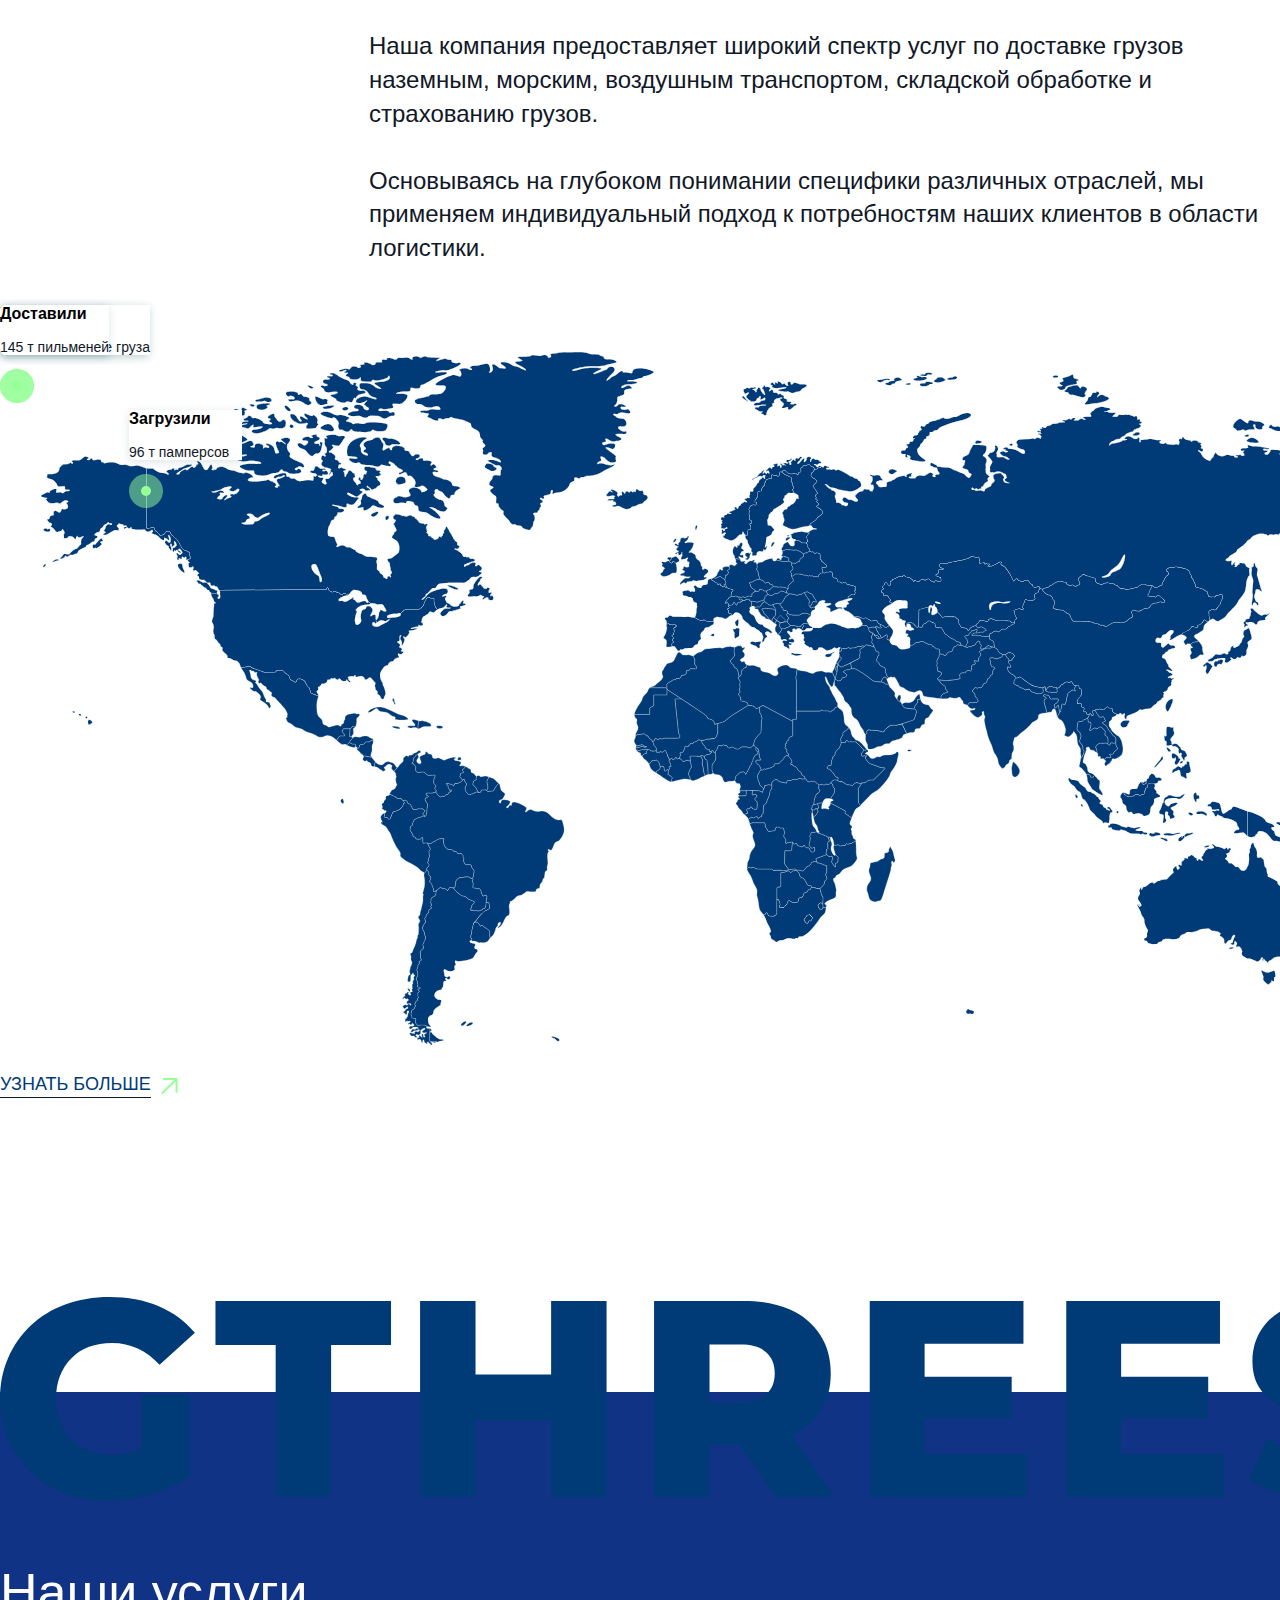
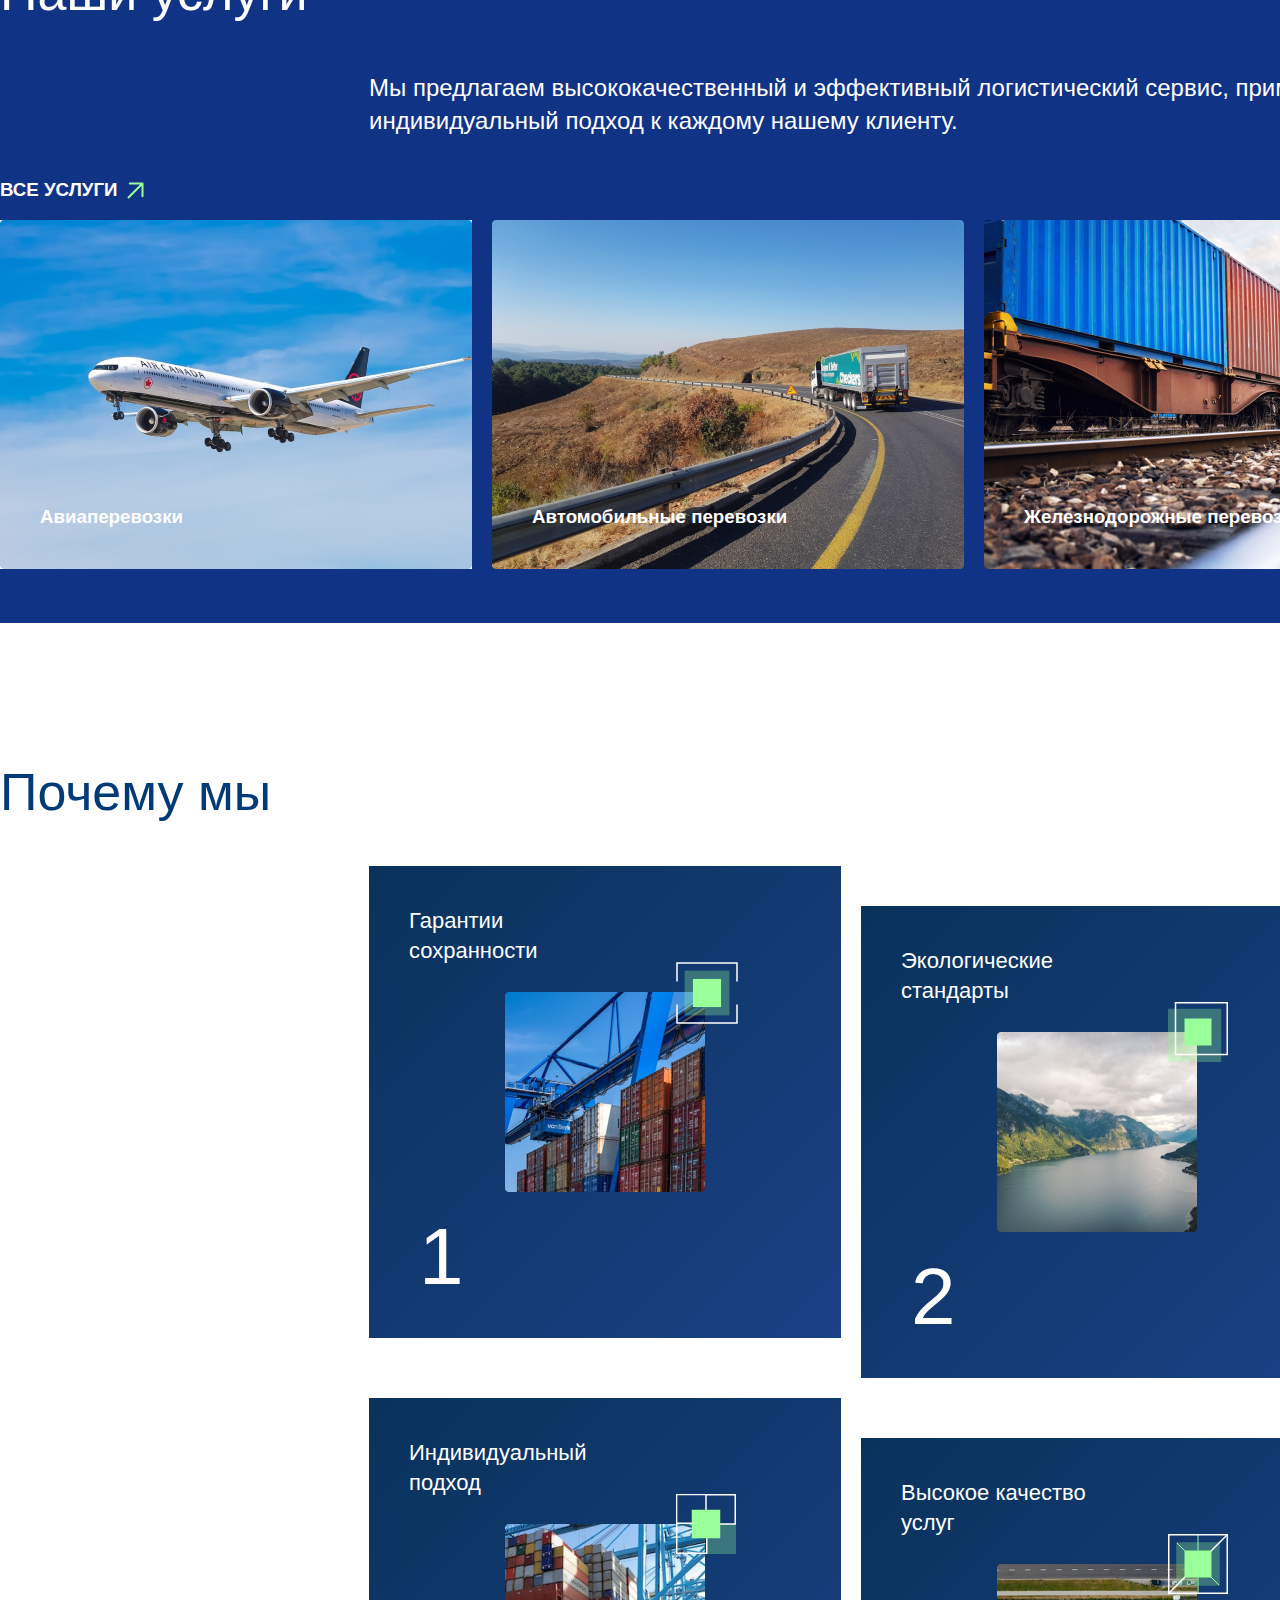
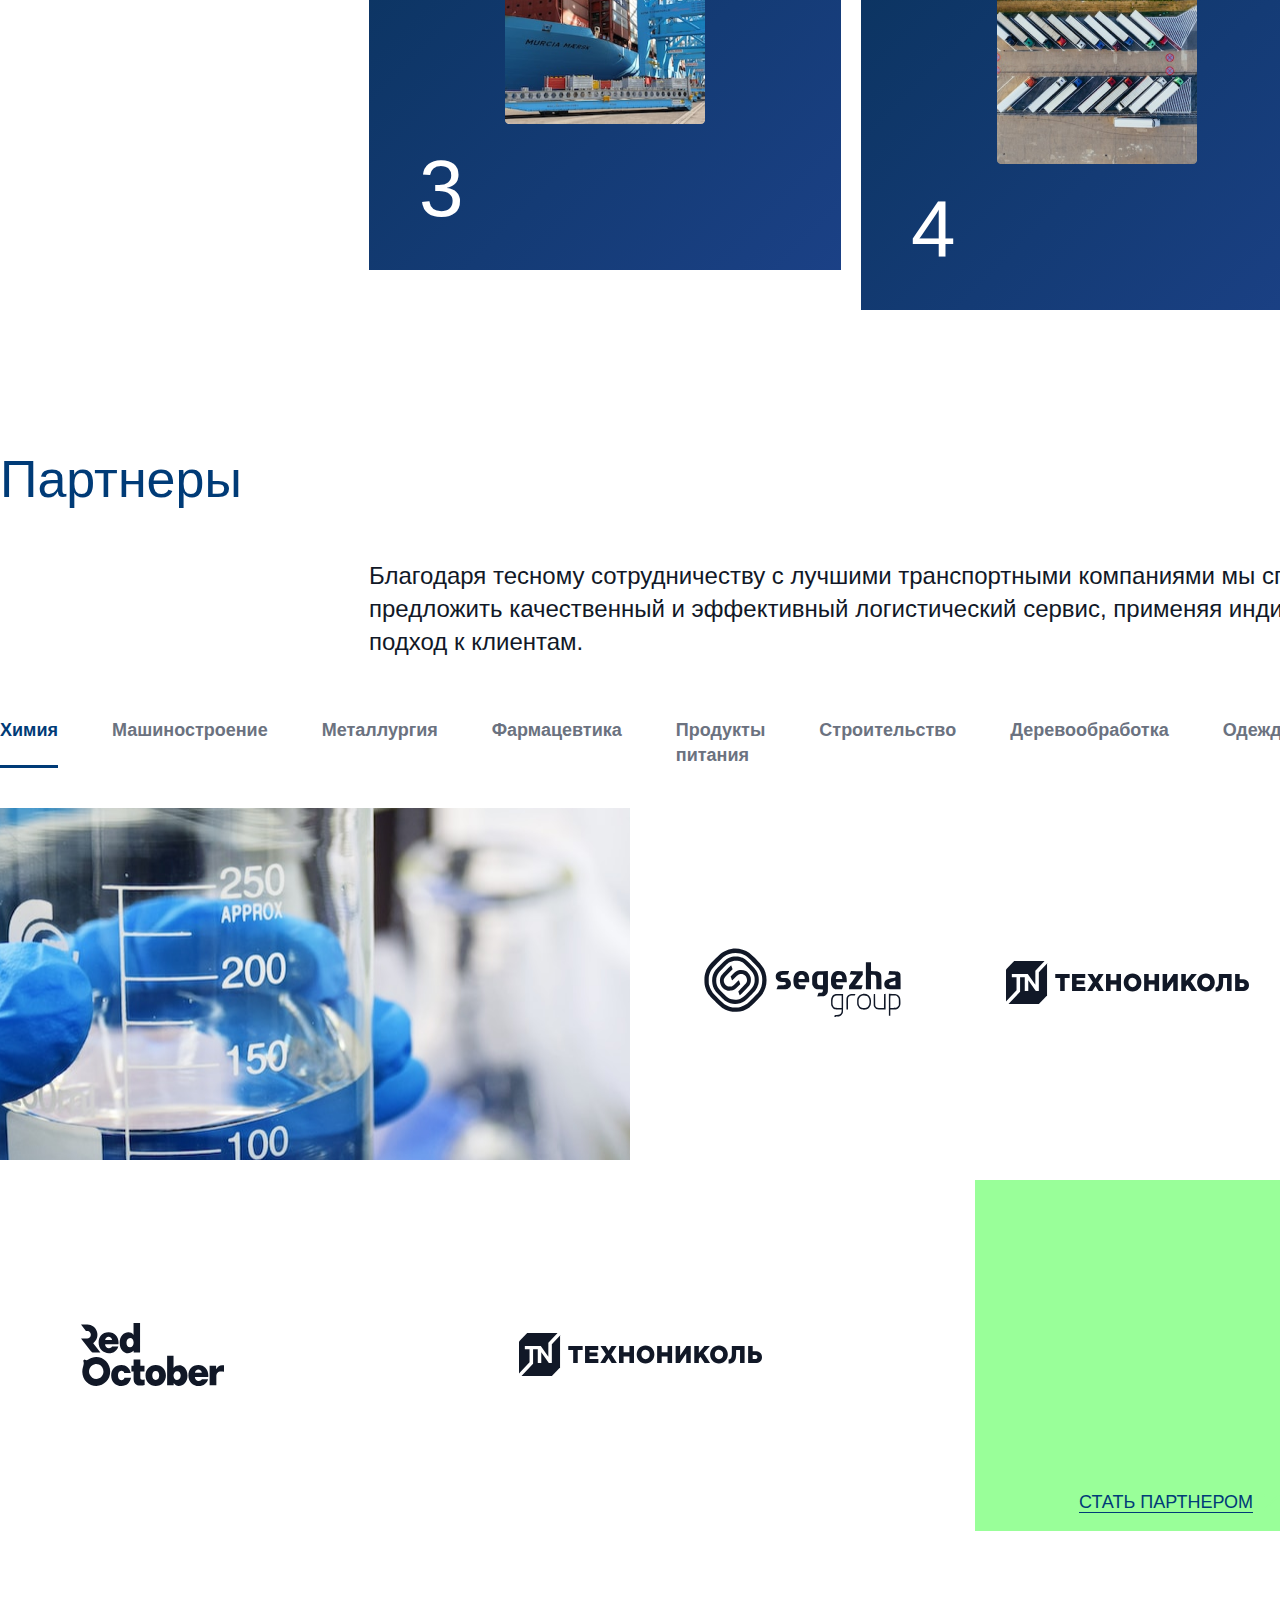
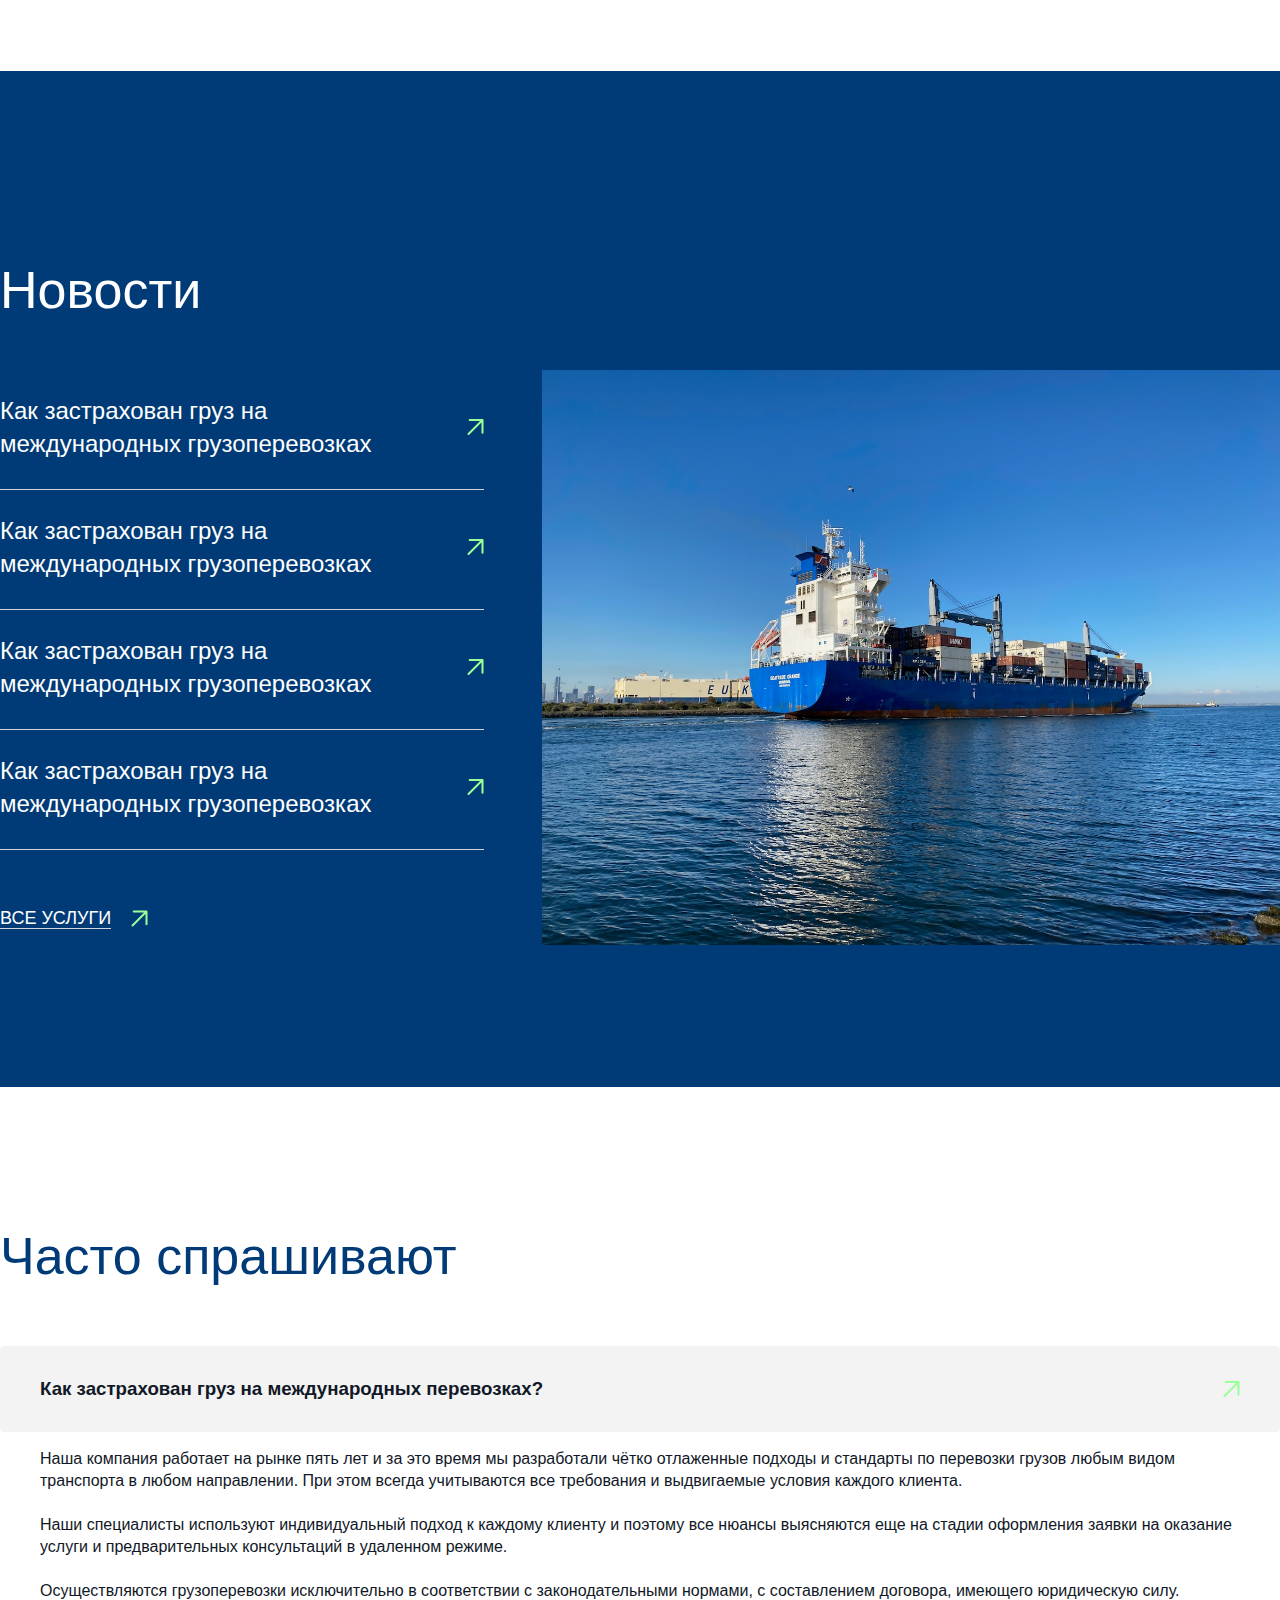
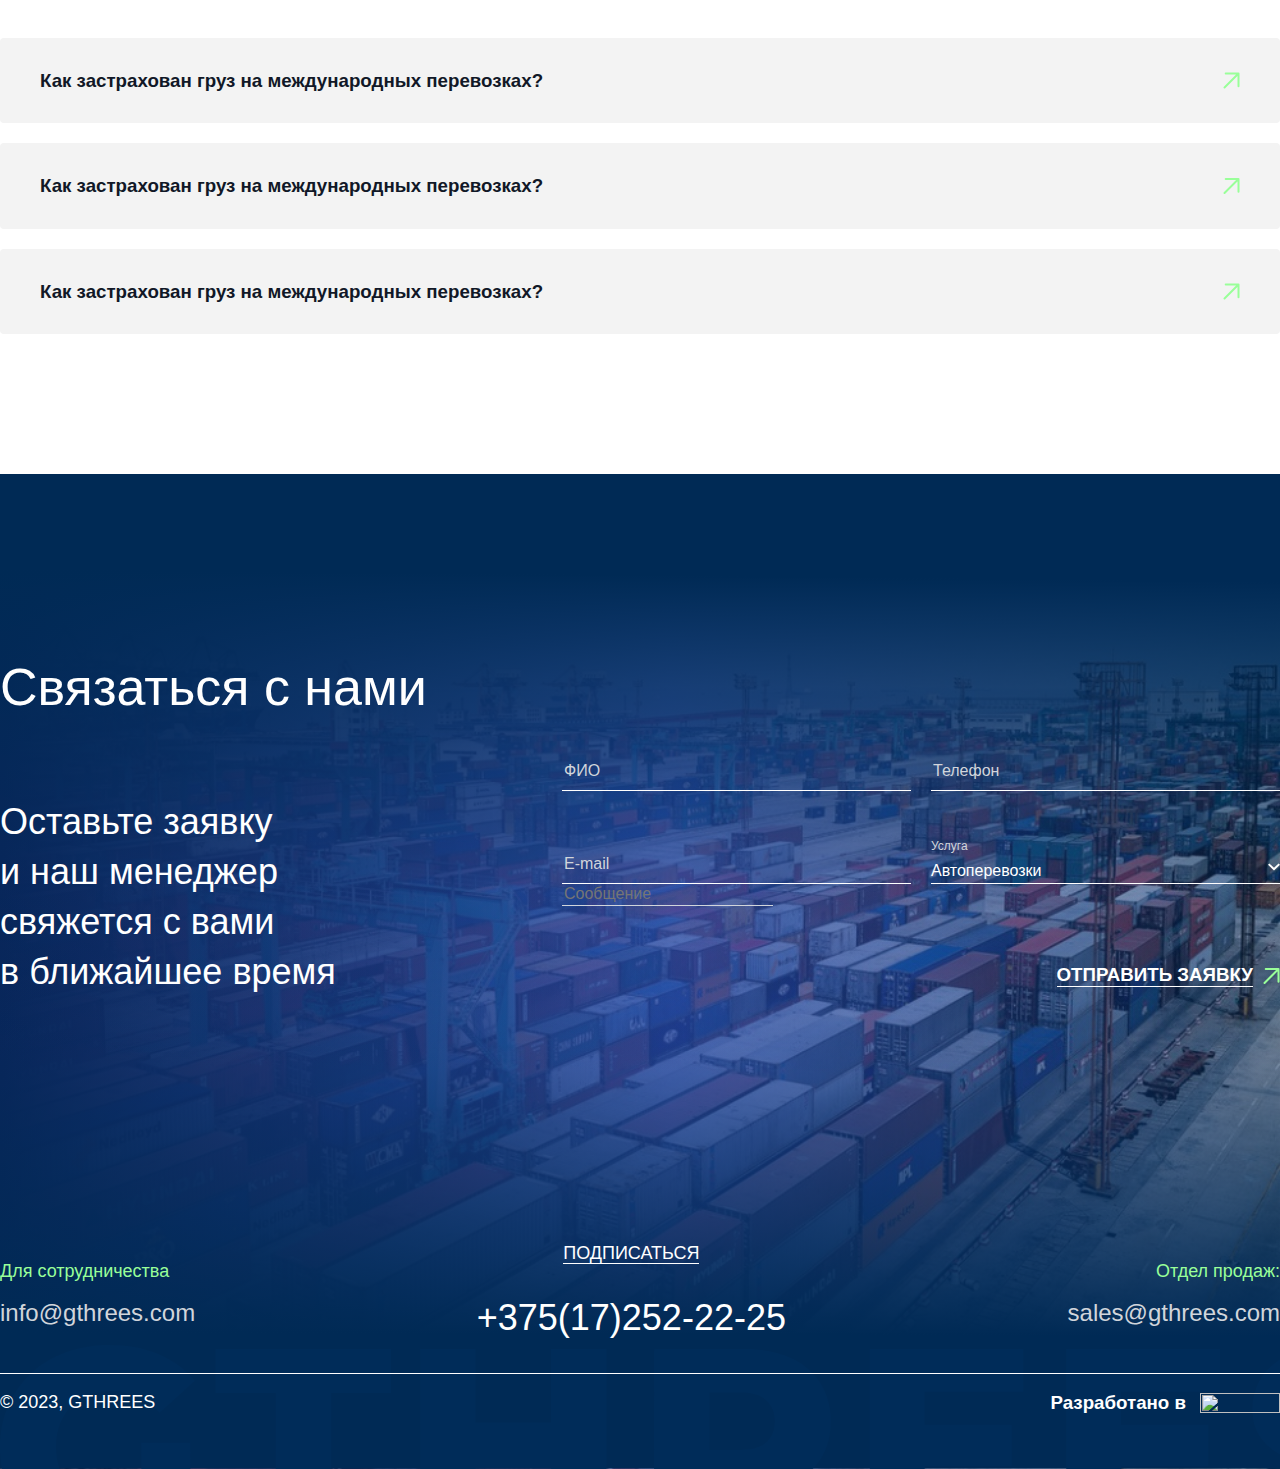
==== commit 753c7b17: "update..." ====
--- a/index.html
+++ b/index.html
@@ -332,7 +332,7 @@
                                     <h3 class="wcard__nothover-title">Гарантии сохранности</h3>
                                     <div class="wcard__nothover-picture">
                                         <img src="assets/img/icons/c1.svg" alt=""
-                                            class="wcard__nothoveer-picture--icon">
+                                            class="wcard__nothover-picture--icon">
                                         <img src="assets/img/images/we1.png" alt="Изображение контейнеров"
                                             class="wcard__nothover-picture--image">
                                     </div>
@@ -344,12 +344,12 @@
                                         им приоритет в работе.</p>
                                 </div>
                             </div>
-                            <div class="wecont__cards-card wcard">
+                            <div class="wecont__cards-card wcard cardleft">
                                 <div class="wcard__nothover">
                                     <h3 class="wcard__nothover-title">Экологические стандарты</h3>
                                     <div class="wcard__nothover-picture">
                                         <img src="assets/img/icons/c2.svg" alt=""
-                                            class="wcard__nothoveer-picture--icon">
+                                            class="wcard__nothover-picture--icon">
                                         <img src="assets/img/images/we2.png" alt="Изображение контейнеров"
                                             class="wcard__nothover-picture--image">
                                     </div>
@@ -366,7 +366,7 @@
                                     <h3 class="wcard__nothover-title">Индивидуальный подход</h3>
                                     <div class="wcard__nothover-picture">
                                         <img src="assets/img/icons/c3.svg" alt=""
-                                            class="wcard__nothoveer-picture--icon">
+                                            class="wcard__nothover-picture--icon">
                                         <img src="assets/img/images/we3.png" alt="Изображение контейнеров"
                                             class="wcard__nothover-picture--image">
                                     </div>
@@ -378,12 +378,12 @@
                                         им приоритет в работе.</p>
                                 </div>
                             </div>
-                            <div class="wecont__cards-card wcard">
+                            <div class="wecont__cards-card wcard cardleft">
                                 <div class="wcard__nothover">
                                     <h3 class="wcard__nothover-title">Высокое качество услуг</h3>
                                     <div class="wcard__nothover-picture">
                                         <img src="assets/img/icons/c4.svg" alt=""
-                                            class="wcard__nothoveer-picture--icon">
+                                            class="wcard__nothover-picture--icon">
                                         <img src="assets/img/images/we4.png" alt="Изображение контейнеров"
                                             class="wcard__nothover-picture--image">
                                     </div>
--- a/assets/style/main-style.min.css
+++ b/assets/style/main-style.min.css
@@ -282,6 +282,40 @@
   font-weight: 500;
 }
 
+.acont {
+  width: 100%;
+  max-width: 1456px;
+  margin-left: auto;
+  margin-right: auto;
+}
+.acont__title {
+  font-size: 52px;
+  font-weight: 300;
+  color: var(--color-accent);
+  margin-bottom: 40px; /* Отступ снизу */
+  text-align: left; /* Выравнивание текста по левому краю */
+}
+.acont__cards {
+  display: flex;
+  gap: 80px;
+  width: 100%;
+}
+.acont__cards-card {
+  flex: 1;
+}
+.acont__cards-card--title {
+  color: var(--color-text);
+  font-weight: 600;
+  font-size: 22px;
+  border-bottom: 1px solid var(--color-gray2);
+  padding-bottom: 20px;
+}
+.acont__cards-card--number {
+  color: var(--color-accent);
+  font-size: 42px;
+  font-weight: 500;
+}
+
 .company .cmp {
   width: 100%;
   max-width: 1456px;
@@ -359,7 +393,8 @@
 .scont__bottom {
   background-color: #113385;
   background-position: center;
-  object-fit: cover;
+  -o-object-fit: cover;
+     object-fit: cover;
 }
 .scont__bottom .serv {
   max-width: 1456px;
@@ -413,7 +448,6 @@
   z-index: 10;
   left: 50%;
   bottom: 140px;
-  -webkit-transform: translateX(-50%);
   transform: translateX(-50%);
 }
 
@@ -421,27 +455,99 @@
   max-width: 1456px;
   margin-left: auto;
   margin-right: auto;
+  margin-top: 140px;
+  margin-bottom: 140px;
+}
+.we .wecont__title {
+  font-size: 52px;
+  color: var(--color-accent);
+  font-weight: 400;
 }
 .we .wecont__cards {
+  grid-template-columns: repeat(2, 1fr);
+  grid-template-rows: repeat(2, 1fr);
   display: grid;
-  grid-template-columns: repeat(2, 1fr);
-  grid-row: 1/3;
-}
-.we .wecont__cards .wcard__hover {
+  padding: 0;
+  margin: 0;
+  width: -moz-min-content;
+  width: min-content;
+  gap: 20px;
+  margin-left: 369px;
+}
+.we .wecont__cards .wcard {
+  max-width: 472px;
+}
+.we .wecont__cards .wcard:hover .wcard__nothover {
   display: none;
 }
+.we .wecont__cards .wcard:hover .wcard__hover {
+  display: block;
+}
 .we .wecont__cards .wcard__nothover {
+  background: linear-gradient(135deg, #09325B 0%, rgba(69, 99, 233, 0.3) 100%), #09325B;
   width: 472px;
   height: 472px;
-  background: linear-gradient(135deg, #09325B 0%, rgba(69, 99, 233, 0.3) 100%), #09325B;
-  border-radius: 4px;
+  display: flex;
+  flex-direction: column;
+  justify-content: space-between;
+}
+.we .wecont__cards .wcard__nothover-title {
+  font-weight: 500;
+  font-size: 22px;
+  color: var(--color-white);
+  line-height: 30px;
+  max-width: 214px;
+  margin-left: 40px;
+  margin-top: 40px;
 }
 .we .wecont__cards .wcard__nothover-picture {
   position: relative;
-  align-items: center;
-  justify-content: center;
-  display: flex;
-}
+  padding-left: 136px;
+  padding-right: 136px;
+}
+.we .wecont__cards .wcard__nothover-picture--icon {
+  position: absolute;
+  left: 65%;
+  top: -15%;
+}
+.we .wecont__cards .wcard__nothover-number {
+  font-size: 80px;
+  line-height: 112px;
+  font-weight: 400;
+  margin: 0;
+  margin-left: 50px;
+  margin-bottom: 25px;
+}
+.we .wecont__cards .wcard__hover {
+  border-radius: 6px;
+  border: solid 1px var(--color-gray2);
+  display: none;
+  background-color: var(--color-white);
+  width: 472px;
+  height: 472px;
+}
+.we .wecont__cards .wcard__hover-title {
+  font-weight: 500;
+  font-size: 22px;
+  color: var(--color-text);
+  line-height: 30px;
+  max-width: 214px;
+  padding-top: 20px;
+  padding-left: 40px;
+}
+.we .wecont__cards .wcard__hover-subtitle {
+  padding-left: 40px;
+  max-width: 309px;
+  color: var(--color-text);
+  font-size: 16px;
+  line-height: 22px;
+  font-weight: 400;
+}
+.we .wecont__cards .cardleft {
+  margin-top: 40px;
+}
+
+/* Card */
 /* Card */
 .partners {
   margin-top: 140px;
@@ -521,7 +627,8 @@
 .partners .pcont__col .it1 {
   background-image: url(/assets/img/images/chemistry.jpeg);
   background-position: center;
-  object-fit: cover;
+  -o-object-fit: cover;
+     object-fit: cover;
   grid-column: span 2;
 }
 .partners .pcont__col .it5 {
@@ -653,7 +760,9 @@
 }
 
 .request {
-  background-color: var(--color-accent);
+  background: linear-gradient(180.59deg, #002A55 10.72%, rgba(0, 42, 85, 0) 60.06%), linear-gradient(0.11deg, #002A55 13.56%, rgba(12, 37, 94, 0) 59.08%), linear-gradient(90.27deg, #0C255E 0.46%, rgba(69, 99, 233, 0.69) 52.3%, rgba(12, 37, 94, 0.16) 99.99%), #0C255E url("/assets/img/images/containers.jpg");
+  background-position: center;
+  background-size: cover;
 }
 .request .rcont {
   position: relative;
@@ -662,6 +771,7 @@
   margin-left: auto;
   padding-top: 140px;
   padding-bottom: 36px;
+  overflow: hidden;
 }
 .request .rcont__title {
   font-size: 52px;
@@ -681,6 +791,7 @@
 }
 .request .rcont__request .rform .second {
   margin-top: 63px;
+  position: relative;
 }
 .request .rcont__request .rform__inputs {
   display: grid;
@@ -698,6 +809,12 @@
   color: var(--color-white);
   width: 349px;
 }
+.request .rcont__request .rform__inputs .rinput__input::-moz-placeholder {
+  color: var(--color-gray2);
+  font-size: 16px;
+  font-weight: 400;
+  line-height: 22px;
+}
 .request .rcont__request .rform__inputs .rinput__input::placeholder {
   color: var(--color-gray2);
   font-size: 16px;
@@ -708,11 +825,14 @@
   color: var(--color-gray2);
   margin: 0;
   font-size: 12px;
+  position: absolute;
+  bottom: 30px;
 }
 .request .rcont__request .rform__inputs .rinput .slt {
   display: flex;
   justify-content: space-between;
   border-bottom: solid 1px var(--color-white);
+  padding-bottom: 3px;
 }
 .request .rcont__request .rform__inputs .rinput .slt:hover {
   cursor: pointer;
@@ -722,6 +842,15 @@
   font-weight: 400;
   margin: 0;
   margin-top: 8px;
+}
+.request .rcont__request .rform__button {
+  padding-top: 40px;
+  display: flex;
+  gap: 10px;
+}
+.request .rcont__request .rform__button-text {
+  border-bottom: solid 1px var(--color-white);
+  margin-left: auto;
 }
 .request .rcont .rfoot {
   margin-top: 210px;
@@ -796,6 +925,104 @@
   overflow: hidden;
 }
 
+.message {
+  grid-row: span 2;
+  width: -moz-max-content;
+  width: max-content;
+}
+.message .rinput {
+  width: -moz-max-content;
+  width: max-content;
+}
+.message .rinput__message {
+  background: none;
+  border: none;
+  border-bottom: solid 1px var(--color-gray2);
+}
+
+/* XXL 2 */
+.request .rnfoot {
+  padding-top: 222px;
+  max-width: 1456px;
+  margin-left: auto;
+  margin-right: auto;
+  margin-top: 210px;
+  position: relative;
+  z-index: 50;
+}
+.request .rnfoot__top {
+  display: flex;
+  justify-content: space-between;
+  border-bottom: solid 1px var(--color-white);
+  padding-bottom: 34px;
+}
+.request .rnfoot__top .rcoop__title {
+  font-size: 18px;
+  font-weight: 400;
+  color: var(--color-accent-second);
+  text-align: left;
+}
+.request .rnfoot__top .rcoop__subtitle {
+  color: var(--color-gray2);
+  font-size: 24px;
+  font-weight: 400;
+}
+.request .rnfoot__top .rsell__title {
+  font-size: 18px;
+  font-weight: 400;
+  color: var(--color-accent-second);
+  text-align: right;
+}
+.request .rnfoot__top .rsell__subtitle {
+  color: var(--color-gray2);
+  font-size: 24px;
+  font-weight: 400;
+}
+.request .rnfoot__top .rnum {
+  text-align: center;
+  position: relative;
+}
+.request .rnfoot__top .rnum__button {
+  border-bottom: solid 1px var(--color-white);
+  font-size: 18px;
+  font-weight: 500;
+  width: 149px;
+}
+.request .rnfoot__top .rnum__number {
+  margin-top: 34px;
+  font-weight: 400;
+  font-size: 36px;
+}
+.request .rnfoot .rbot {
+  display: flex;
+  justify-content: space-between;
+}
+.request .rnfoot .rbot__copyright-title {
+  font-size: 18px;
+  font-weight: 400;
+}
+.request .rnfoot .rbot__ref {
+  display: flex;
+  gap: 14px;
+  align-items: center;
+}
+.request .rnfoot .rbot__ref-image {
+  height: 20px;
+  width: 80px;
+}
+.request__rlogo {
+  position: relative;
+  filter: brightness(75%);
+  z-index: 0;
+  bottom: 40px;
+  display: flex;
+}
+.request__rlogo-title {
+  overflow: hidden;
+  margin-left: auto;
+  margin-right: auto;
+}
+
 .burger {
   display: none;
   background-color: var(--color-accent);
@@ -813,7 +1040,8 @@
 .burger .brcont .fclm__col-column {
   display: grid;
   grid-template-columns: repeat(2, 1fr);
-  column-gap: 32px;
+  -moz-column-gap: 32px;
+       column-gap: 32px;
   margin: 0;
   padding: 0;
 }
@@ -920,14 +1148,14 @@
 .objectives .obcont {
   max-width: 1456px;
   margin-left: auto;
-  margin-right: 156px;
+  margin-right: auto;
   margin-top: 140px;
   margin-bottom: 140px;
 }
 .objectives .obcont__text {
   display: flex;
   align-items: center;
-  margin-left: 746px;
+  margin-left: 846px;
   position: relative;
 }
 .objectives .obcont__text-title {
@@ -989,6 +1217,7 @@
 .strategy {
   background-color: var(--color-accent);
   padding-top: 140px;
+  margin-top: 140px;
   padding-bottom: 140px;
 }
 .strategy .stcont {
@@ -1032,4 +1261,661 @@
 }
 .strategy .stcont__text-button--title {
   border-bottom: 1px solid var(--color-white);
+}
+.managment .macont {
+  min-width: 1688px;
+  margin-left: 232px;
+  margin-bottom: 140px;
+  margin-top: 140px;
+}
+.managment .macont__title {
+  font-size: 52px;
+  font-weight: 400;
+  color: var(--color-accent);
+}
+.managment .macont .manag {
+  height: 758px;
+  border-top-left-radius: 4px;
+  border-bottom-left-radius: 4px;
+  display: flex;
+  position: relative;
+  background-color: var(--color-accent);
+}
+.managment .macont .manag__line {
+  position: absolute;
+  left: 435px;
+  z-index: 2;
+  top: 20px;
+}
+.managment .macont .manag__line-text {
+  border-bottom: solid 1px var(--color-white);
+  min-width: 1021px;
+  padding-bottom: 12px;
+  font-weight: 500;
+  font-size: 14px;
+}
+.managment .macont .manag__photo {
+  z-index: 0;
+  position: relative;
+}
+.managment .macont .manag__photo-text {
+  position: absolute;
+  bottom: 0;
+  width: 169px;
+  left: 40px;
+}
+.managment .macont .manag__info {
+  margin-top: 120px;
+  margin-left: 20px;
+}
+.managment .macont .manag__info-name {
+  font-size: 48px;
+  line-height: 37px;
+  font-weight: 600;
+}
+.managment .macont .manag__info .mantext {
+  display: flex;
+}
+.managment .macont .manag__info .mantext__quot {
+  margin-bottom: auto;
+  margin-top: 18px;
+  margin-right: 19px;
+}
+.managment .macont .manag__info .mantext__text {
+  font-size: 16px;
+  font-weight: 400;
+  line-height: 22px;
+  width: 768px;
+}
+.managment .macont .manag__info-sign {
+  width: 364px;
+  margin-left: 477px;
+  margin-top: 122px;
+}
+
+.history {
+  margin-top: 140px;
+  margin-bottom: 140px;
+}
+.history .hcont {
+  max-width: 1456px;
+  margin-left: auto;
+  margin-right: auto;
+}
+.history .hcont__title {
+  font-size: 52px;
+  font-weight: 400;
+  color: var(--color-accent);
+}
+.history .hcont .hist {
+  margin-top: 60px;
+  display: flex;
+  gap: 189px;
+}
+.history .hcont .hist .hico__count {
+  width: 549px;
+  position: relative;
+  display: flex;
+}
+.history .hcont .hist .hico__count-circle {
+  position: absolute;
+  left: 151px;
+  top: 147px;
+}
+.history .hcont .hist .hico__count-year {
+  color: var(--color-accent);
+  font-size: 200px;
+  z-index: 25;
+}
+.history .hcont .hist .hico__count .hinu {
+  position: relative;
+  transform: translate(0, -430px);
+  gap: 43px;
+}
+.history .hcont .hist .hico__count .hinu__number {
+  color: var(--color-white);
+  font-size: 200px;
+  z-index: -500;
+}
+.history .hcont .hist .hico__count .hinu .currentnumber {
+  color: var(--color-accent);
+}
+.history .hcont .hist .htext {
+  display: flex;
+  flex-direction: column;
+  gap: 40px;
+}
+.history .hcont .hist .htext__content-date {
+  font-size: 16px;
+  font-weight: 400;
+  line-height: 22px;
+  color: var(--color-gray3);
+  padding-bottom: 40px;
+}
+.history .hcont .hist .htext__content-text {
+  font-weight: 400;
+  color: var(--color-text);
+  font-size: 18px;
+  width: 718px;
+  border-bottom: solid 1px var(--color-gray2);
+  padding-bottom: 40px;
+}
+
+.servgen {
+  width: 100%;
+}
+.servgen .cbot {
+  height: 590px;
+  position: relative;
+  background: linear-gradient(300.95deg, rgba(0, 42, 85, 0.68) 22.05%, rgba(0, 42, 85, 0) 57.46%), linear-gradient(79.3deg, #002A55 26.57%, rgba(0, 42, 85, 0.76) 51.95%, rgba(12, 37, 94, 0) 88.87%), url("/assets/img/images/acontainer.jpg"), #003B77;
+  background-size: cover;
+  background-position: top;
+}
+.servgen .cbot .ccont {
+  max-width: 1456px;
+  margin-right: auto;
+  margin-left: auto;
+}
+.servgen .cbot .ccont__text {
+  display: flex;
+  margin: auto;
+  top: -95px;
+  position: relative;
+}
+.servgen .cbot .ccont__desc {
+  position: relative;
+  padding-top: 131px;
+}
+.servgen .cbot .ccont__desc-title {
+  margin: 0;
+  color: var(--color-accent-second);
+  font-size: 800;
+  line-height: 84px;
+  font-size: 60px;
+}
+.servgen .cbot .ccont__desc-title--exped {
+  margin-left: 100px;
+}
+.servgen .cbot .ccont__desc-title--comp {
+  color: white;
+}
+.servgen .cbot .ccont__desc .effective {
+  margin: 0px 0 0 0;
+}
+.servgen .cbot .ccont__desc .effective__title {
+  text-transform: uppercase;
+  font-size: 60px;
+  margin: 0;
+  padding-top: 60px;
+  padding-bottom: 40px;
+}
+.servgen .cbot .ccont__desc .effective__text {
+  font-weight: 400;
+  font-size: 18px;
+  line-height: 25px;
+  width: 718px;
+  margin: 0;
+}
+.servgen .cbot .ccont__desc .effective__button {
+  gap: 10px;
+  display: flex;
+  margin-top: 70px;
+}
+.servgen .cbot .ccont__desc .effective__button-text {
+  font-size: 18px;
+  font-weight: 500;
+  text-transform: uppercase;
+  border-bottom: solid 1px var(--color-white);
+}
+.servgen .cbot .ccont__desc .effective__button-icon {
+  motion-path: 30px;
+}
+.servgen .cbot .ccont .cbut {
+  display: flex;
+  margin-top: 90px;
+  padding-bottom: 20px;
+  position: relative;
+}
+.servgen .cbot .ccont .cbut__slider {
+  margin-right: 870px;
+  display: flex;
+  gap: 30px;
+}
+.servgen .cbot .ccont .cbut__slider-left--arrow {
+  transform: rotate(180deg);
+}
+.servgen .cbot .ccont .cbut__social {
+  gap: 60px;
+  display: flex;
+  margin-left: auto;
+}
+.servgen .cbot .ccont .cbut__social-links {
+  font-size: 16px;
+  font-weight: 600;
+}
+.servgen .cbot .ccont .cbut__messenger {
+  background-color: #012B56;
+  border-radius: 50px;
+  padding: 10px;
+  display: flex;
+  flex-direction: column;
+  gap: 23px;
+  position: absolute;
+  right: -113px;
+  top: -240px;
+}
+
+/* XXL 2 */
+.description__container {
+  max-width: 1456px;
+  margin-right: auto;
+  margin-left: auto;
+  margin-top: 140px;
+  margin-bottom: 140px;
+}
+.description__container-title {
+  color: var(--color-accent);
+  font-size: 52px;
+  font-weight: 400;
+}
+.description__container-subtitle {
+  color: var(--color-text);
+  font-size: 24px;
+  font-weight: 400;
+  line-height: 33px;
+  margin-left: 369px;
+}
+
+.servitems .sercont {
+  max-width: 1456px;
+  margin-left: auto;
+  margin-right: auto;
+  margin-top: 140px;
+  margin-bottom: 140px;
+}
+.servitems .sercont__title {
+  color: var(--color-accent);
+  font-size: 48px;
+  font-weight: 400;
+}
+.servitems .sercont .srcards {
+  display: grid;
+  grid-template-columns: repeat(3, 1fr);
+  grid-template-rows: repeat(1, 3fr);
+  gap: 20px;
+}
+.servitems .sercont .srcards__card {
+  position: relative;
+}
+.servitems .sercont .srcards__card:hover .srdef {
+  display: none;
+}
+.servitems .sercont .srcards__card:hover .srhov {
+  display: flex;
+  flex-direction: column;
+  justify-content: space-between;
+  cursor: pointer;
+}
+.servitems .sercont .srcards__card .srdef {
+  display: flex;
+  flex-direction: column;
+  justify-content: space-between;
+  background: linear-gradient(135deg, #09325B 0%, rgba(69, 99, 233, 0.3) 100%), #09325B;
+  border-radius: 4px;
+  max-width: 472px;
+  height: 502px;
+  padding: 30px;
+}
+.servitems .sercont .srcards__card .srdef__title {
+  font-size: 26px;
+  font-weight: 500;
+}
+.servitems .sercont .srcards__card .srdef__image {
+  max-width: 412px;
+  max-height: 220px;
+  min-height: 220px;
+}
+.servitems .sercont .srcards__card .srdef__image-image {
+  -o-object-fit: cover;
+     object-fit: cover;
+  width: 412px;
+  height: 220px;
+}
+.servitems .sercont .srcards__card .srhov {
+  border-radius: 4px;
+  background: linear-gradient(359.22deg, #003B77 0.62%, rgba(0, 59, 119, 0.3) 99.28%), url("/assets/img/images/plane.jpg");
+  background-position: left;
+  background-size: cover;
+  max-width: 472px;
+  height: 502px;
+  display: none;
+  padding: 30px;
+}
+.servitems .sercont .srcards__card .srhov__title {
+  font-size: 26px;
+  font-weight: 500;
+}
+.servitems .sercont .srcards__card .srhov__subtitle {
+  font-weight: 400;
+  font-size: 16px;
+  line-height: 22px;
+}
+
+/* BG */
+/* Ton */
+.offer .ofcont {
+  max-width: 1456px;
+  margin-left: auto;
+  margin-right: auto;
+  margin-top: 140px;
+  margin-bottom: 140px;
+}
+.offer .ofcont__title {
+  font-size: 52px;
+  font-weight: 400;
+  color: var(--color-accent);
+}
+.offer .ofcont .ofcards {
+  display: grid;
+  grid-template-columns: repeat(3, 1fr);
+  grid-template-rows: repeat(3, 1fr);
+  gap: 20px;
+}
+.offer .ofcont .ofcards__card {
+  min-width: 472px;
+  min-height: 374px;
+  background: linear-gradient(135deg, #09325B 0%, rgba(69, 99, 233, 0.3) 100%), #09325B;
+}
+.offer .ofcont .ofcards__card-text {
+  margin-left: 40px;
+  margin-top: 226px;
+  max-width: 346px;
+  font-size: 26px;
+  line-height: 36px;
+  font-weight: 500;
+}
+.offer .ofcont .ofcards .ofphoto1 {
+  background-image: url("/assets/img/images/offer/airport.jpg");
+  background-position: center;
+  background-size: cover;
+}
+.offer .ofcont .ofcards .ofphoto2 {
+  background-image: url("/assets/img/images/offer/airport2.jpg");
+  background-position: center;
+  background-size: cover;
+}
+.offer .ofcont .ofcards .ofphoto3 {
+  background-image: url("/assets/img/images/offer/airport3.jpg");
+  background-position: center;
+  background-size: cover;
+}
+
+.abcompany .abcont {
+  max-width: 1456px;
+  margin-left: auto;
+  margin-right: auto;
+}
+.abcompany .abcont__title {
+  font-size: 52px;
+  font-weight: 400;
+  color: var(--color-accent);
+}
+.abcompany .abcont__about {
+  display: flex;
+}
+.abcompany .abcont__about .abtext__title {
+  font-size: 26px;
+  font-weight: 500;
+  color: var(--color-text);
+}
+.abcompany .abcont__about .abtext__subtitle {
+  font-size: 16px;
+  font-weight: 400;
+  line-height: 22px;
+  color: var(--color-text);
+}
+
+.newsgen {
+  width: 100%;
+}
+.newsgen .cbot {
+  position: relative;
+  background: linear-gradient(300.95deg, rgba(0, 42, 85, 0.68) 22.05%, rgba(0, 42, 85, 0) 57.46%), linear-gradient(79.3deg, #002A55 26.57%, rgba(0, 42, 85, 0.76) 51.95%, rgba(12, 37, 94, 0) 88.87%), url("/assets/img/images/acontainer.jpg"), #003B77;
+  background-size: cover;
+  background-position: top;
+}
+.newsgen .cbot .ccont {
+  max-width: 1456px;
+  margin-right: auto;
+  margin-left: auto;
+}
+.newsgen .cbot .ccont__text {
+  display: flex;
+  margin: auto;
+  top: -95px;
+  position: relative;
+}
+.newsgen .cbot .ccont__desc {
+  position: relative;
+  padding-top: 131px;
+}
+.newsgen .cbot .ccont__desc-title {
+  margin: 0;
+  color: var(--color-accent-second);
+  font-size: 800;
+  line-height: 84px;
+  font-size: 60px;
+}
+.newsgen .cbot .ccont__desc-title--exped {
+  margin-left: 100px;
+}
+.newsgen .cbot .ccont__desc-title--comp {
+  color: white;
+}
+.newsgen .cbot .ccont__desc .effective {
+  padding-top: 80px;
+  margin: 0px 0 0 0;
+  padding-bottom: 40px;
+}
+.newsgen .cbot .ccont__desc .effective__title {
+  text-transform: uppercase;
+  font-size: 60px;
+  margin: 0;
+  padding-bottom: 40px;
+}
+.newsgen .cbot .ccont__desc .effective__text {
+  font-weight: 400;
+  font-size: 18px;
+  line-height: 25px;
+  width: 718px;
+  margin: 0;
+}
+.newsgen .cbot .ccont__desc .effective__button {
+  gap: 10px;
+  display: flex;
+  margin-top: 70px;
+}
+.newsgen .cbot .ccont__desc .effective__button-text {
+  font-size: 18px;
+  font-weight: 500;
+  text-transform: uppercase;
+  border-bottom: solid 1px var(--color-white);
+}
+.newsgen .cbot .ccont__desc .effective__button-icon {
+  motion-path: 30px;
+}
+.newsgen .cbot .ccont .cbut {
+  display: flex;
+  margin-top: 90px;
+  padding-bottom: 20px;
+  position: relative;
+}
+.newsgen .cbot .ccont .cbut__slider {
+  margin-right: 870px;
+  display: flex;
+  gap: 30px;
+}
+.newsgen .cbot .ccont .cbut__slider-left--arrow {
+  transform: rotate(180deg);
+}
+.newsgen .cbot .ccont .cbut__social {
+  gap: 60px;
+  display: flex;
+  margin-left: auto;
+}
+.newsgen .cbot .ccont .cbut__social-links {
+  font-size: 16px;
+  font-weight: 600;
+}
+.newsgen .cbot .ccont .cbut__messenger {
+  background-color: #012B56;
+  border-radius: 50px;
+  padding: 10px;
+  display: flex;
+  flex-direction: column;
+  gap: 23px;
+  position: absolute;
+  right: -113px;
+  top: -240px;
+}
+
+/* XXL 2 */
+.new .newsco {
+  max-width: 1456px;
+  margin-left: auto;
+  margin-right: auto;
+  margin-top: 140px;
+  margin-bottom: 140px;
+}
+.new .newsco__news {
+  display: flex;
+  flex-direction: column;
+  border-bottom: solid 1px var(--color-gray2);
+  padding-bottom: 50px;
+}
+.new .newsco__news .necard {
+  display: flex;
+  padding-bottom: 50px;
+  padding-top: 50px;
+}
+.new .newsco__news .necard--selected {
+  border-top: solid 1px var(--color-gray2);
+  border-bottom: solid 1px var(--color-gray2);
+}
+.new .newsco__news .necard__image {
+  max-width: 349px;
+  max-height: 278px;
+}
+.new .newsco__news .necard__image-picture {
+  max-width: 349px;
+  max-height: 278px;
+  -o-object-fit: cover;
+     object-fit: cover;
+}
+.new .newsco__news .necard__date {
+  margin-left: 15px;
+}
+.new .newsco__news .necard__date-number {
+  margin: 0;
+  margin-top: -15px;
+  font-size: 84px;
+  line-height: 92px;
+  font-weight: 400;
+  color: var(--color-accent);
+}
+.new .newsco__news .necard__date-date {
+  font-size: 16px;
+  font-weight: 500;
+  color: var(--color-gray3);
+}
+.new .newsco__news .necard__text {
+  margin-left: 73px;
+  display: flex;
+  flex-direction: column;
+}
+.new .newsco__news .necard__text-title {
+  font-size: 24px;
+  margin: 0;
+  font-weight: 500;
+  color: var(--color-text);
+}
+.new .newsco__news .necard__text-subtitle {
+  margin-top: 40px;
+  font-size: 16px;
+  color: var(--color-text);
+  font-weight: 400;
+}
+.new .newsco__news .necard__text-arrow {
+  width: 14px;
+  height: 14px;
+  margin-left: auto;
+  margin-top: auto;
+}
+.new .newsco__news-button {
+  display: flex;
+  justify-content: center;
+  color: var(--color-text);
+  margin-top: 60px;
+  border: solid 1px var(--color-gray2);
+  padding-top: 20px;
+  padding-bottom: 20px;
+  font-weight: 500;
+}
+
+.newsdet .newsdetail {
+  margin-bottom: 140px;
+  max-width: 1456px;
+  margin-left: auto;
+  margin-right: auto;
+  margin-top: 140px;
+}
+.newsdet .newsdetail__button {
+  display: flex;
+  gap: 10px;
+  border-bottom: solid 1px var(--color-gray2);
+  padding-bottom: 60px;
+  color: var(--color-accent);
+}
+.newsdet .newsdetail__button-text {
+  border-bottom: solid 1px var(--color-accent);
+  font-weight: 500;
+  font-size: 18px;
+}
+.newsdet .newsdetail .detnews {
+  display: flex;
+  padding-top: 60px;
+}
+.newsdet .newsdetail .detnews__text-title {
+  width: 535px;
+  font-size: 24px;
+  font-weight: 600;
+  color: var(--color-text);
+  border-bottom: solid 1px var(--color-gray2);
+  padding-bottom: 60px;
+}
+.newsdet .newsdetail .detnews__text .detnum__number {
+  color: var(--color-accent);
+  font-size: 84px;
+  font-weight: 400;
+  margin: 0;
+}
+.newsdet .newsdetail .detnews__text .detnum__text {
+  font-size: 16px;
+  font-weight: 500;
+  line-height: 22px;
+  color: var(--color-gray3);
+}
+.newsdet .newsdetail .detnews__desc {
+  padding-left: 60px;
+}
+.newsdet .newsdetail .detnews__desc-image {
+  width: 801px;
+  height: 391px;
+  -o-object-position: center;
+     object-position: center;
+  -o-object-fit: cover;
+     object-fit: cover;
+}
+.newsdet .newsdetail .detnews__desc-text {
+  color: var(--color-text);
 }/*# sourceMappingURL=main-style.min.css.map */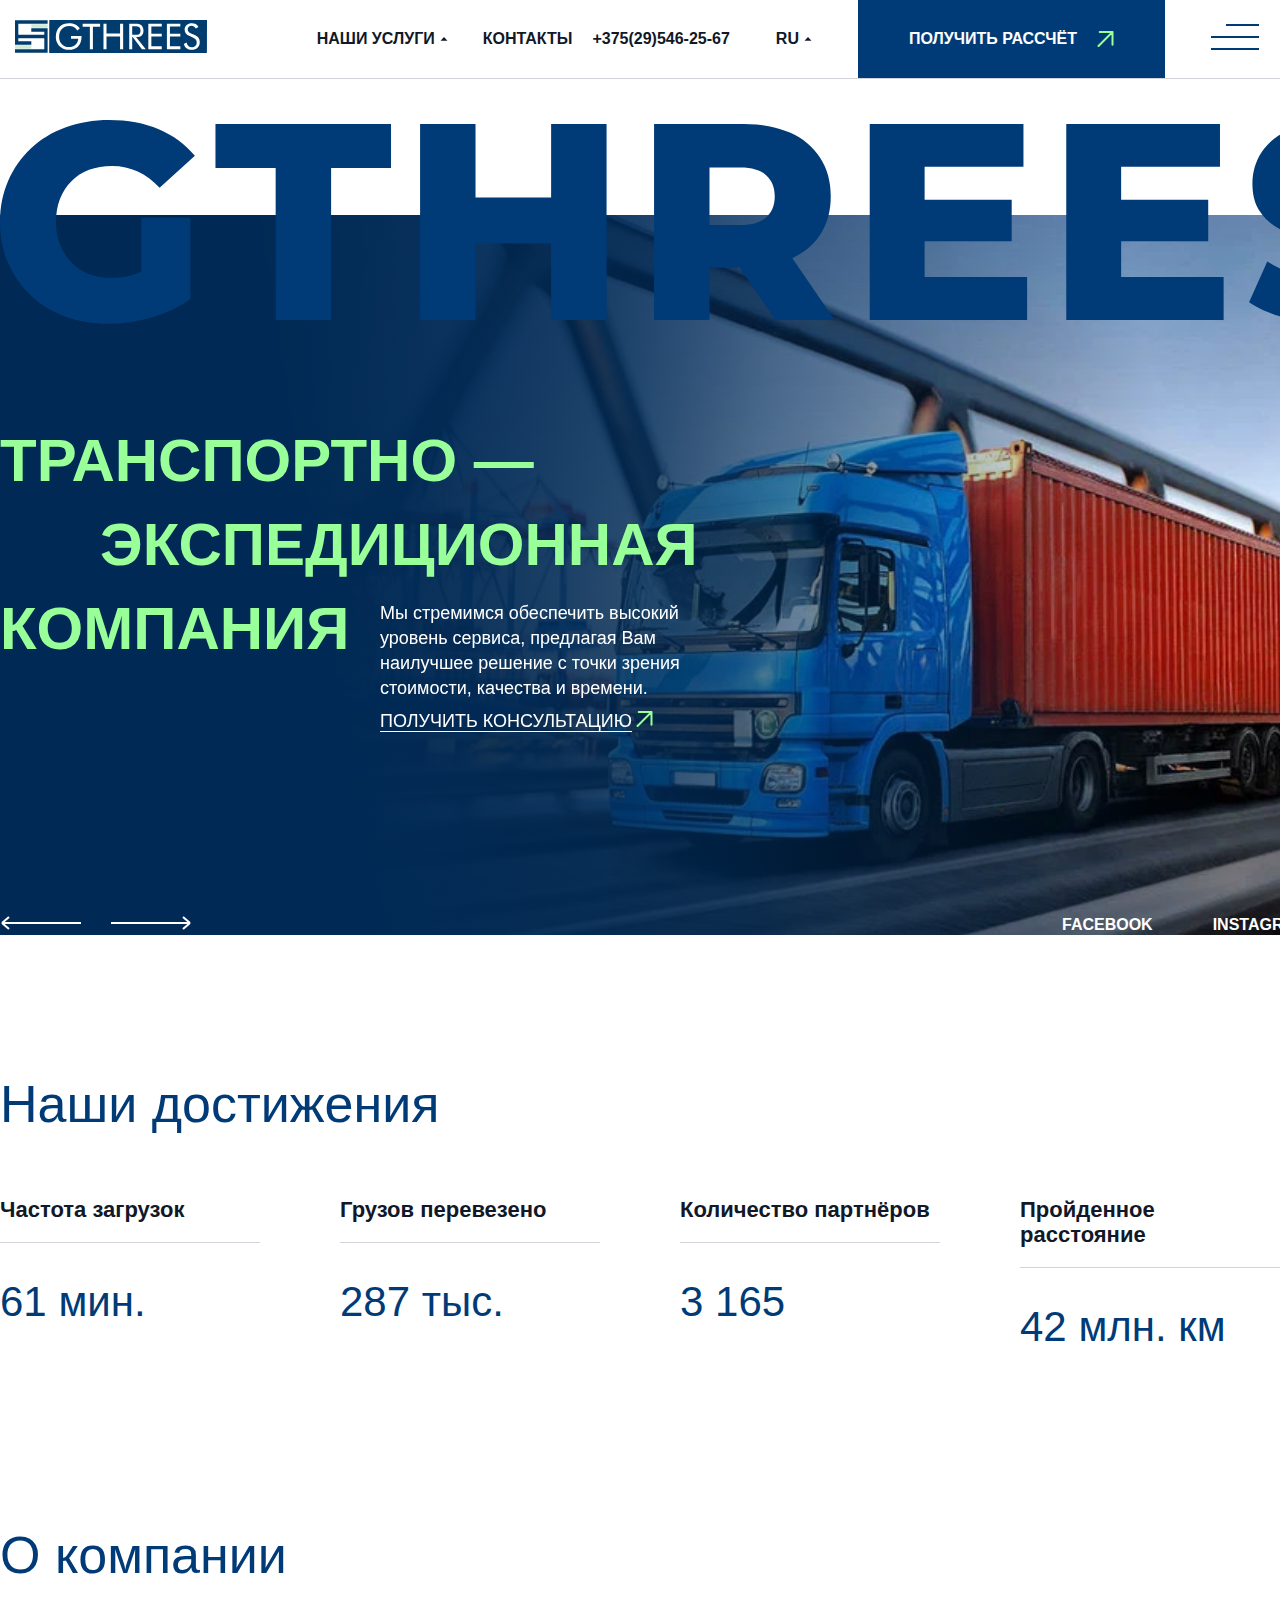
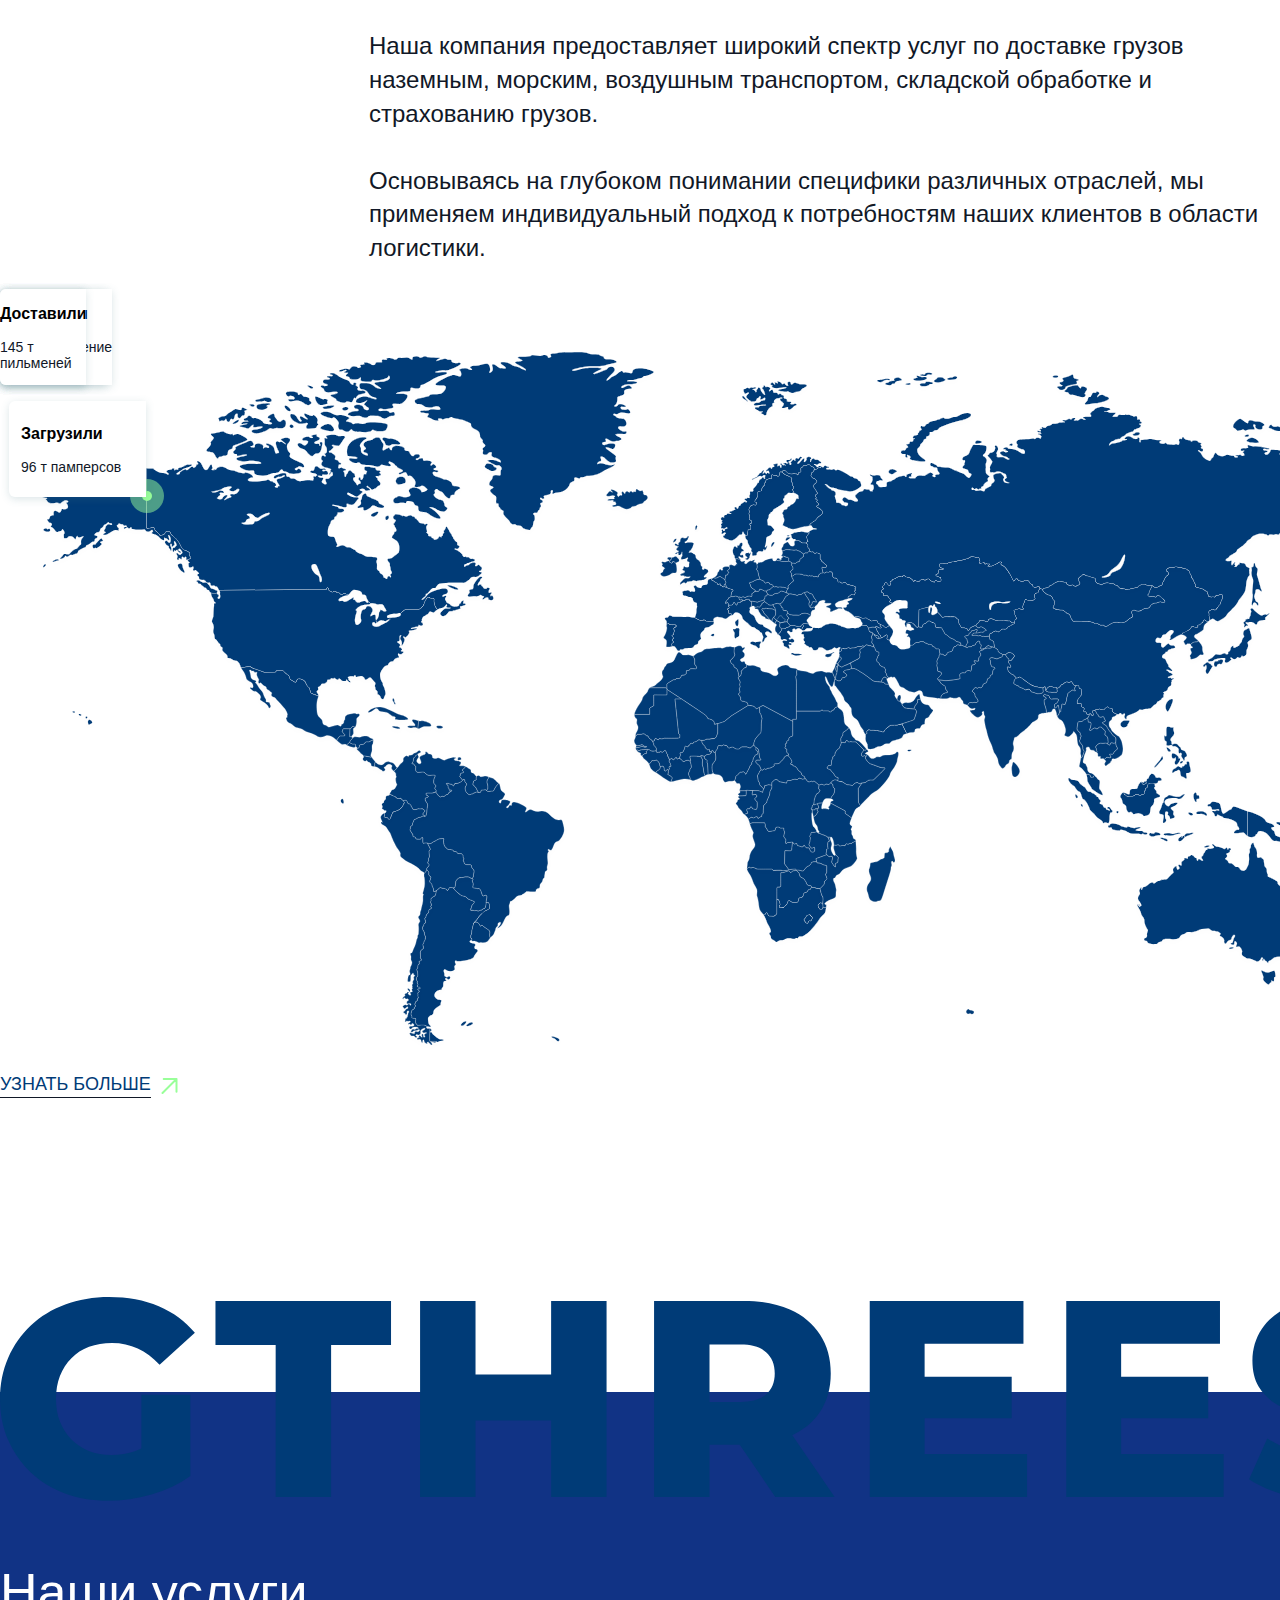
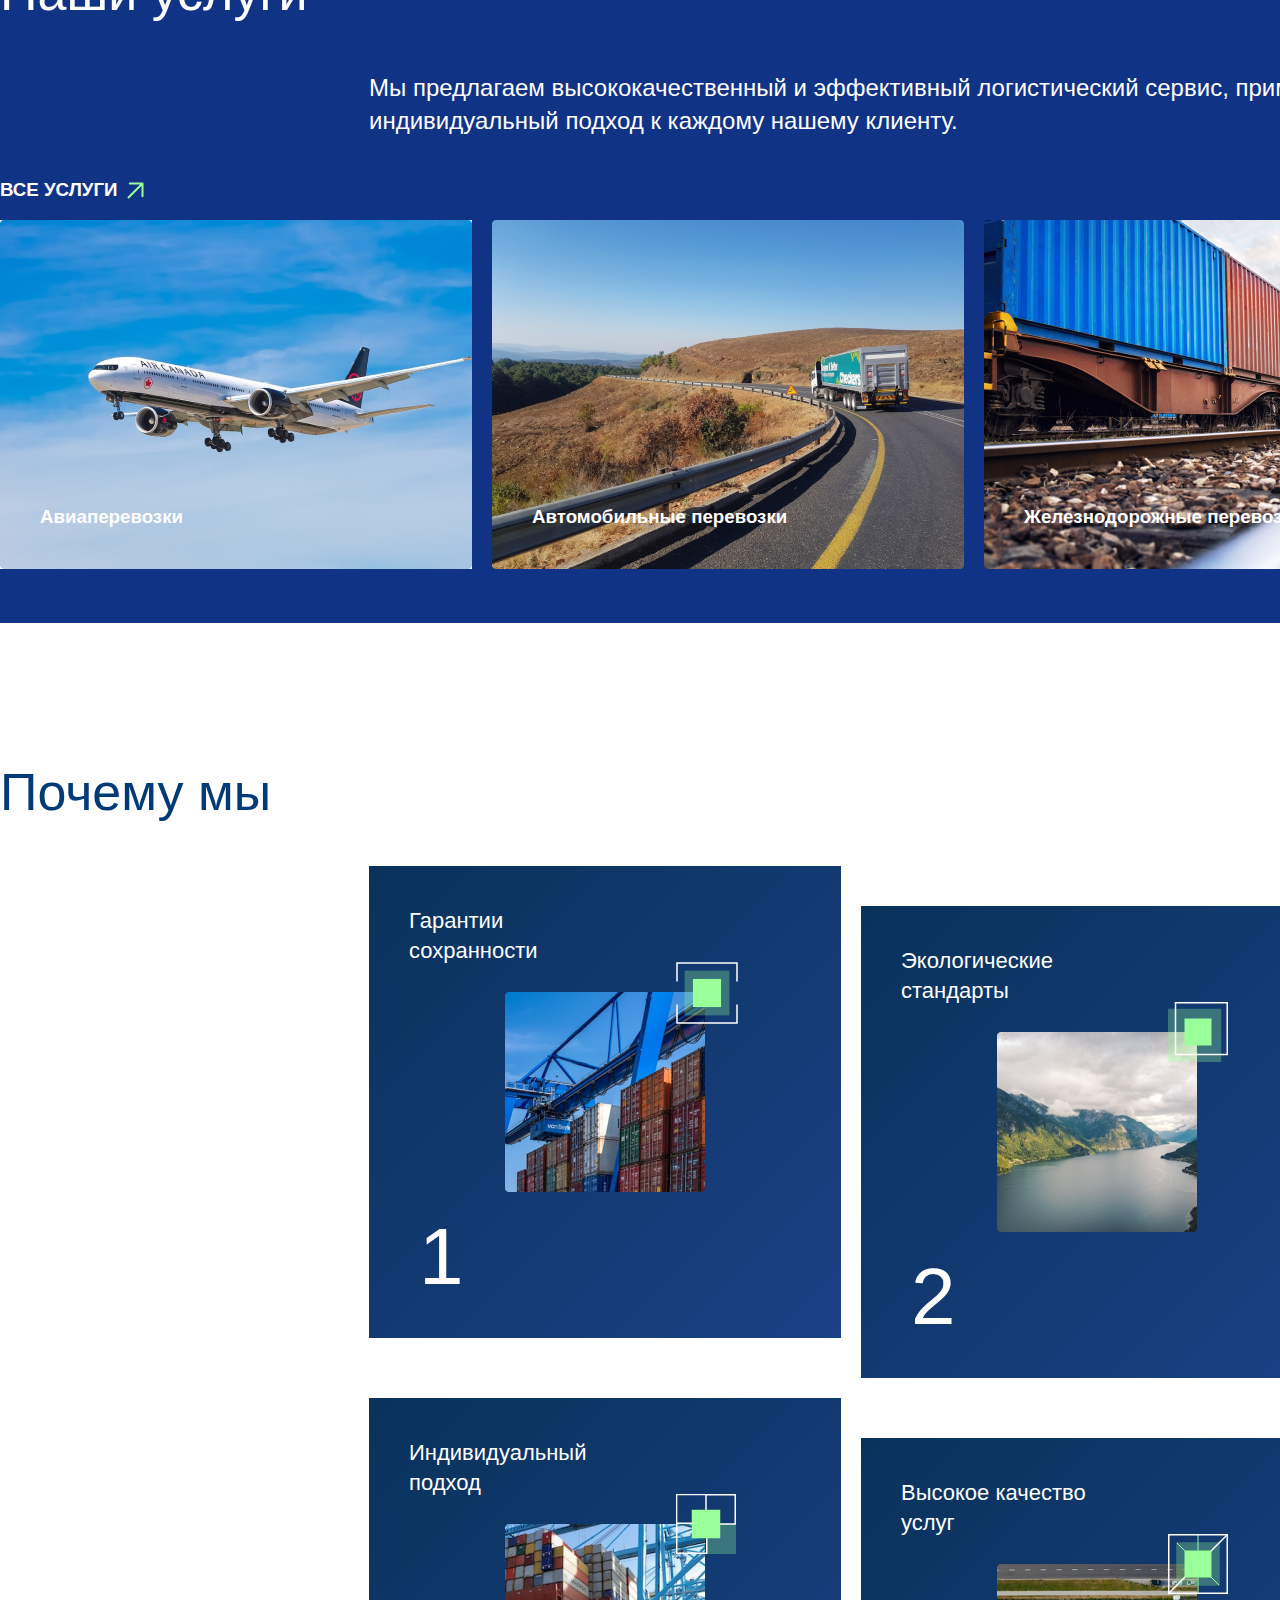
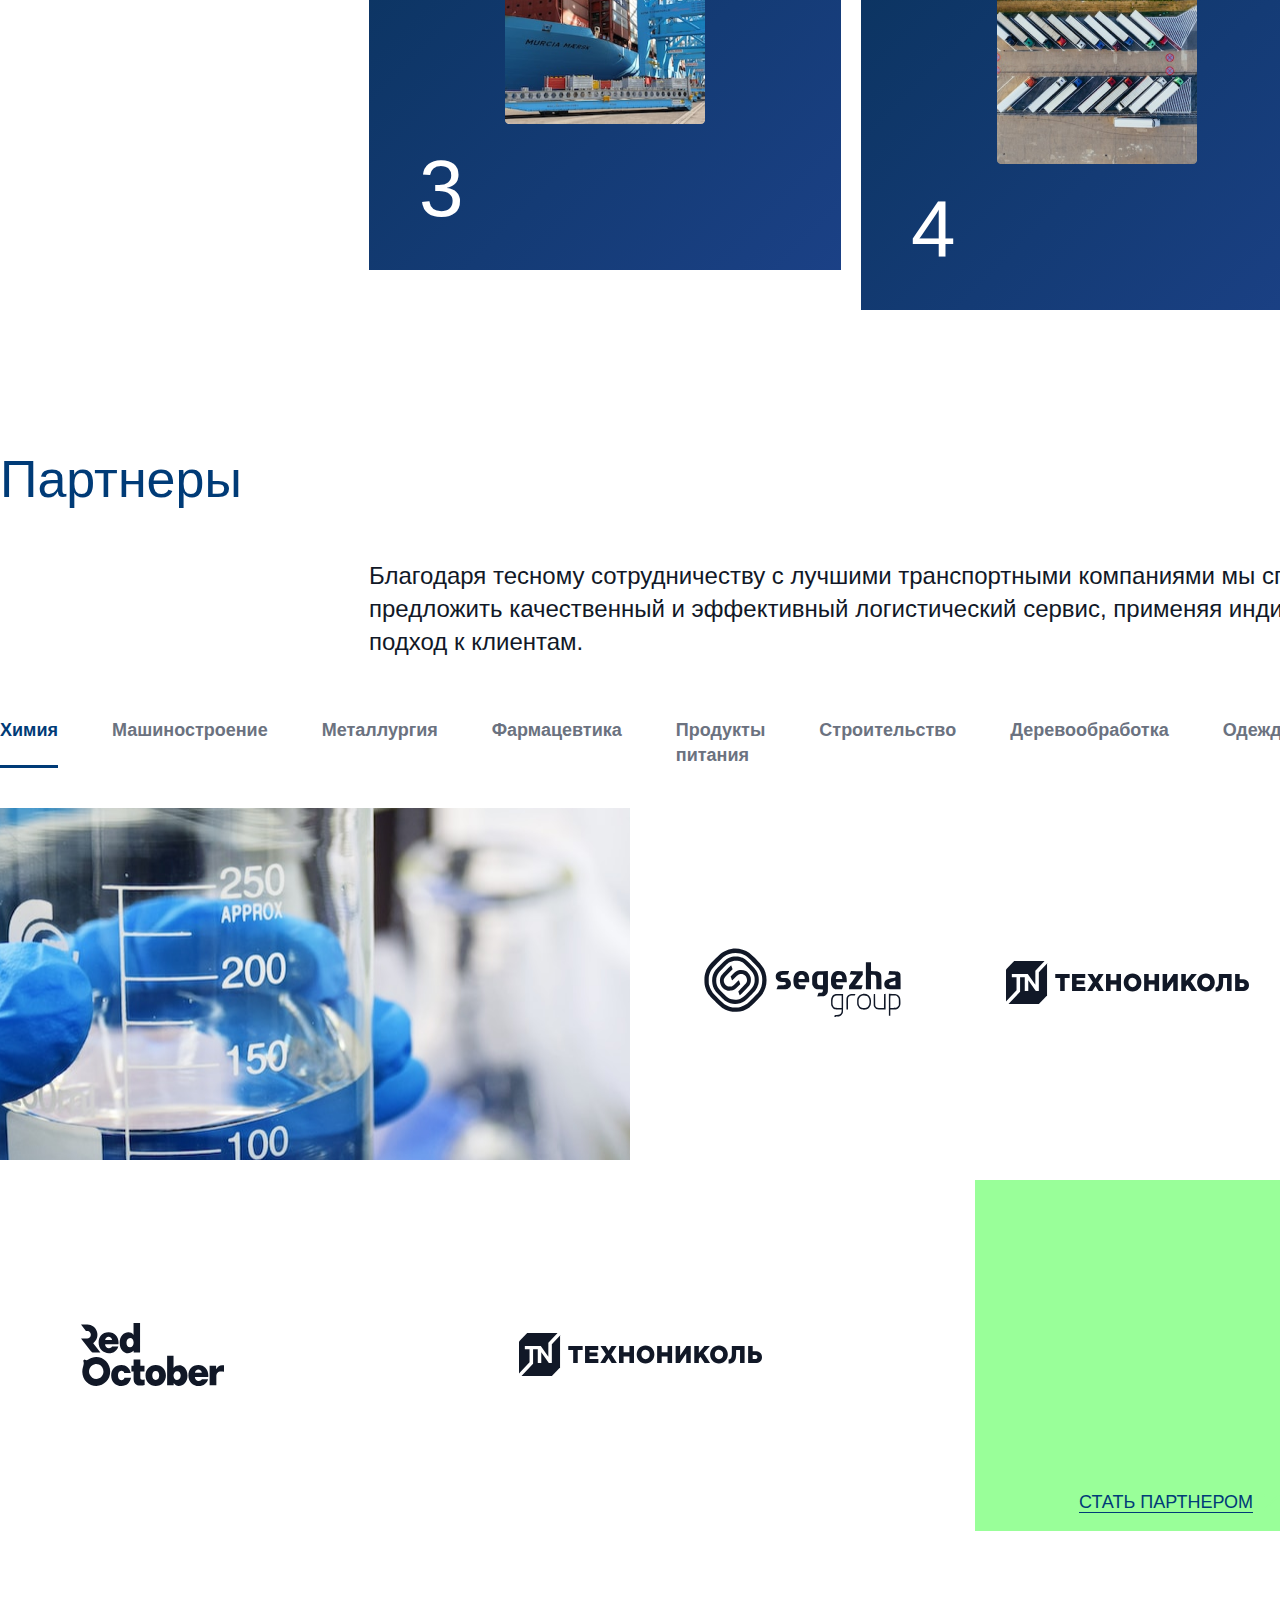
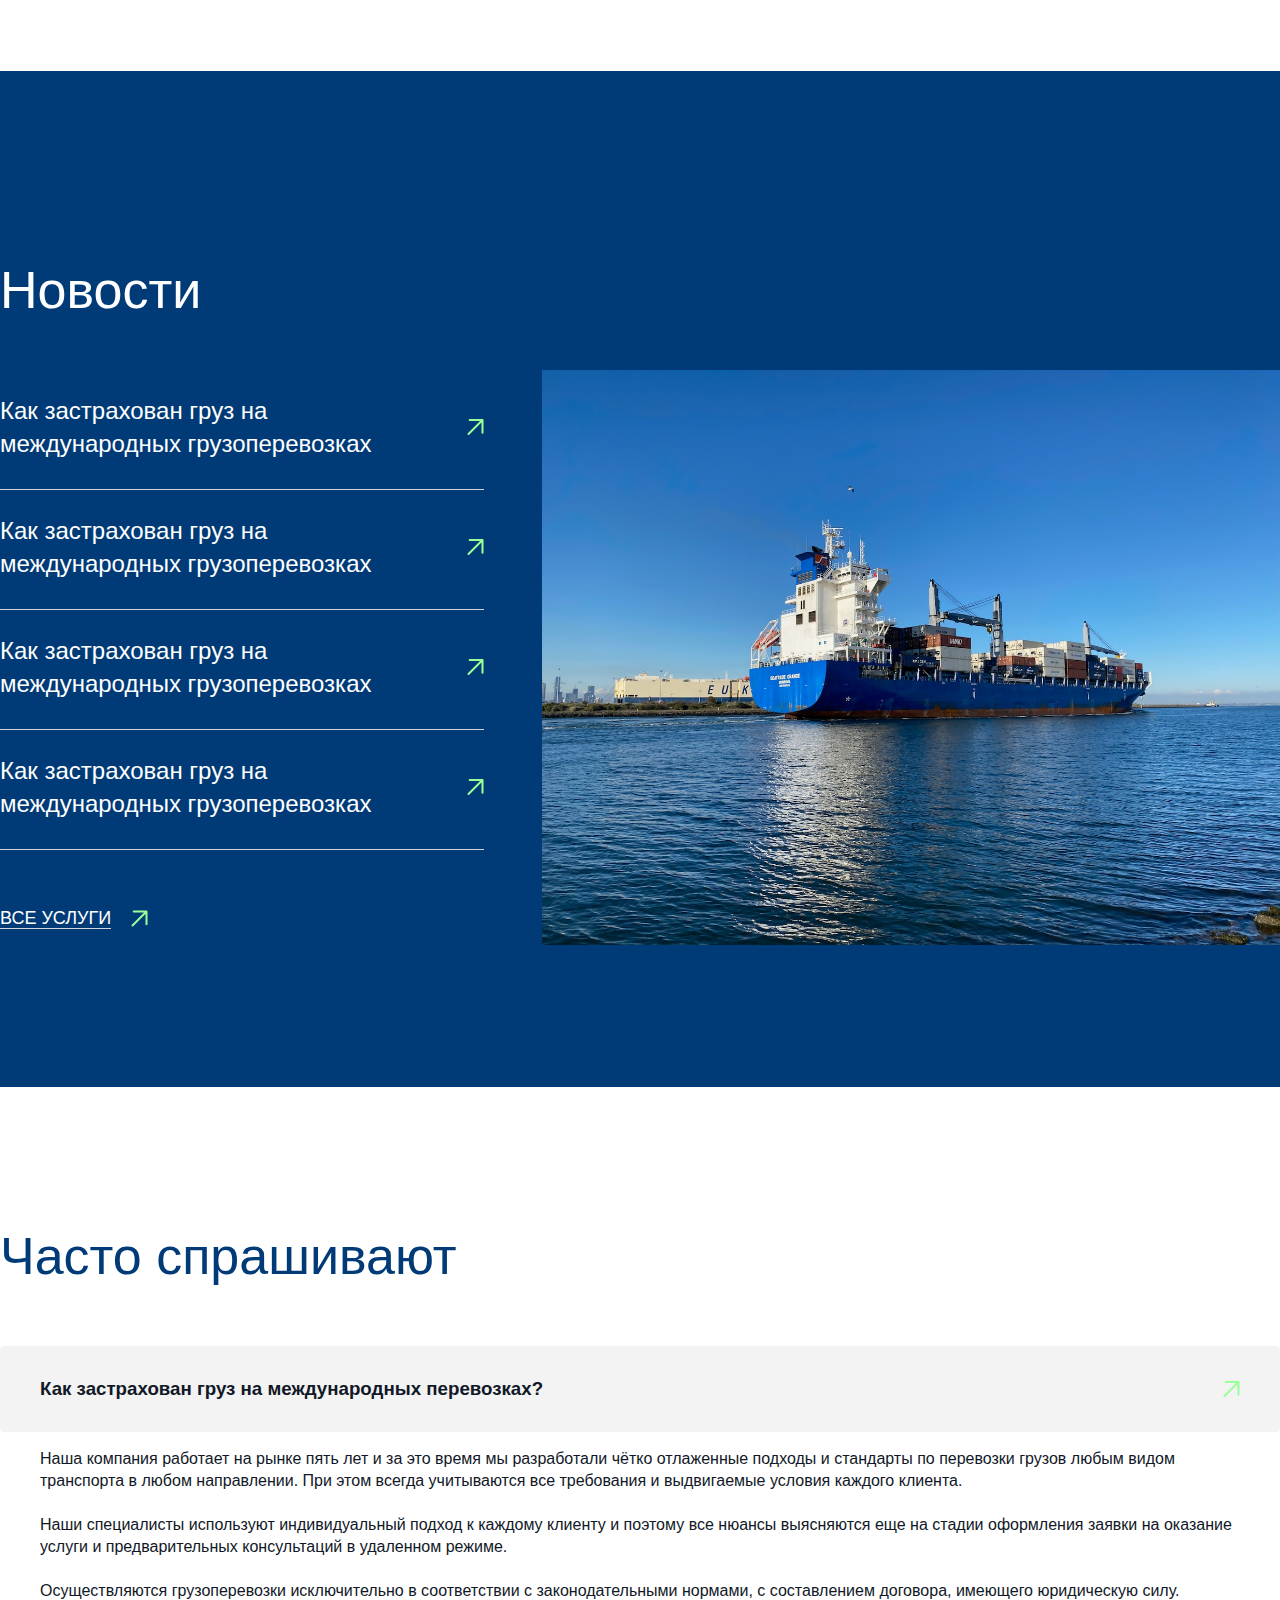
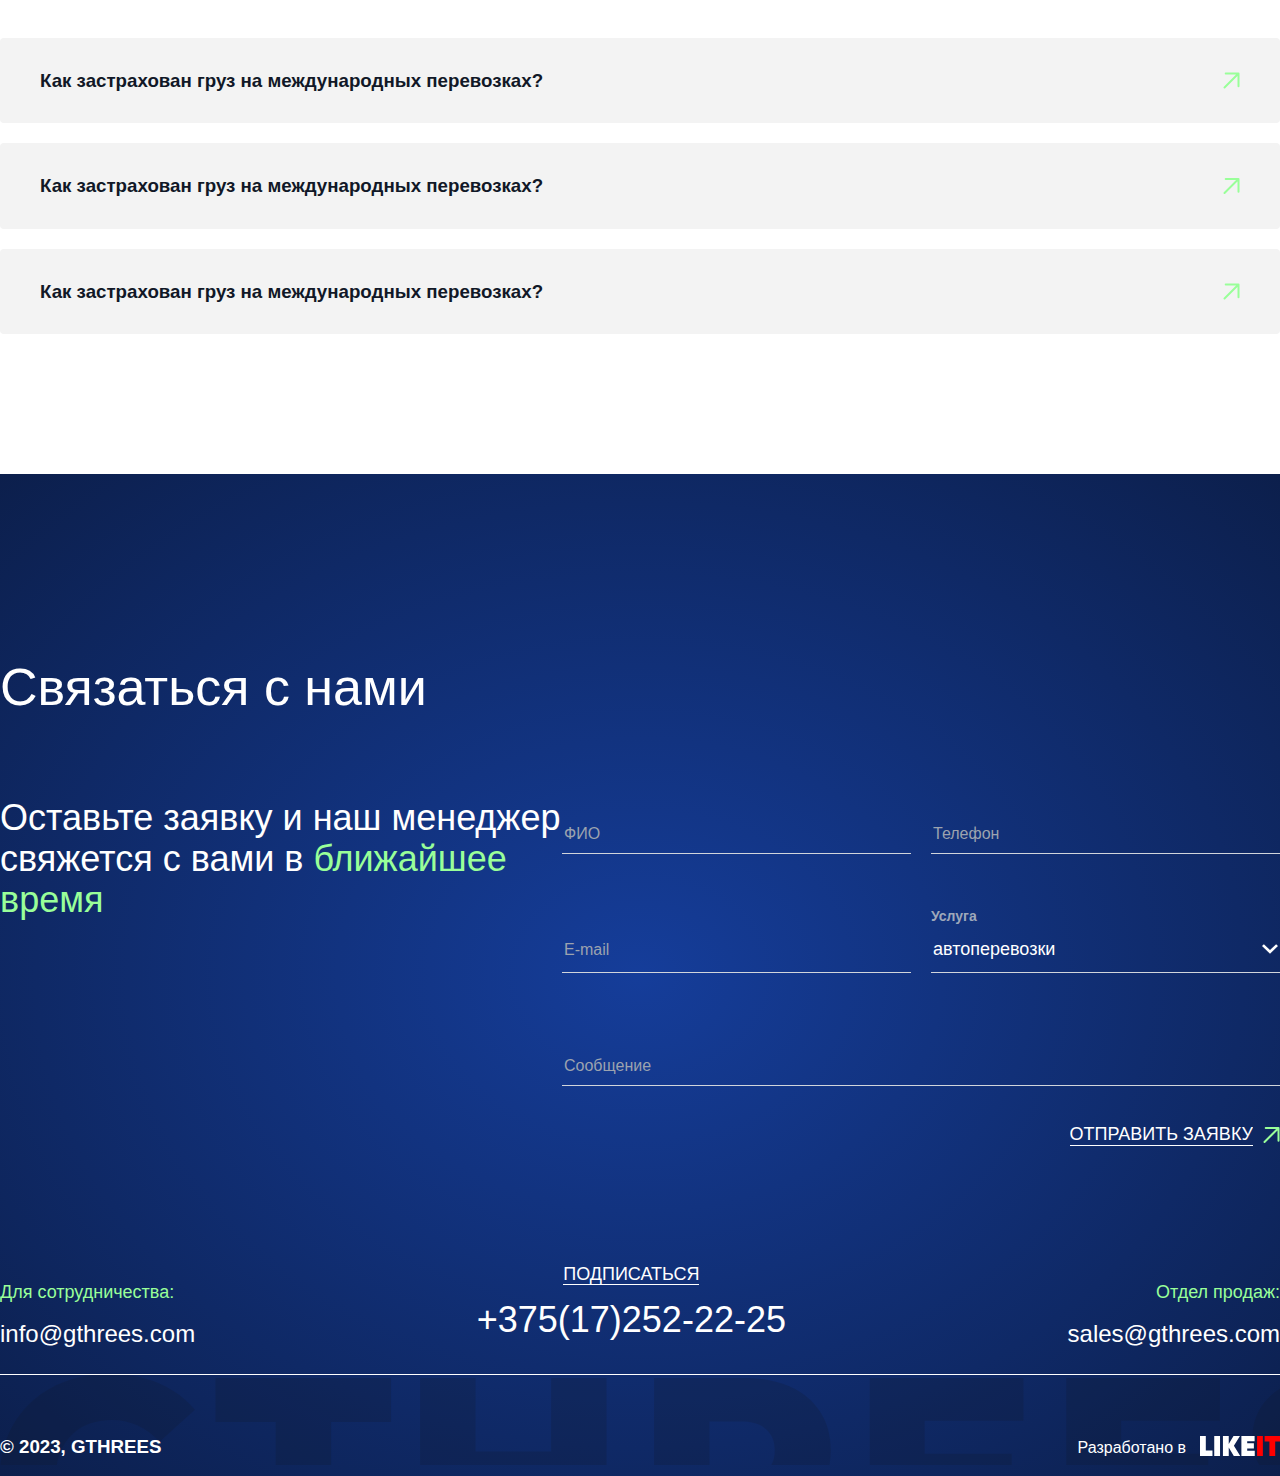
==== commit 8babdf3d: "update" ====
--- a/index.html
+++ b/index.html
@@ -23,16 +23,39 @@
                 <a href="#!" class="nav__logo">
                     <img src="/assets/img/icons/logo.svg" alt="Логотип GTHREES" class="nav__logo-icon">
                 </a>
+                <a href="#!" class="nav__mobile">
+                    <img src="/assets/img/icons/logo-mobile.svg" alt="Логотип GTHREES" class="nav__logo-icon">
+                </a>
                 <ul class="nav__menu">
+                    <li class="nav__menu-item navitem serve">
+                        <a href="#!" class="navitem__item serve__item">
+                            <span class="navitem__item-text serve__item-text">Наши услуги</span>
+                            <img src="assets/img/icons/arrow-lng.svg" alt="" class="navitem__item-image serve__item-image">
+                        </a>
+                        <ul class="serve__dropdown">
+                            <li class="serve__dropdown-item">
+                                <a href="#!" class="serve__dropdown-item--link">Авиаперевозки</a>
+                            </li>
+                            <li class="serve__dropdown-item">
+                                <a href="#!" class="serve__dropdown-item--link">Автомобильные перевозки</a>
+                            </li>
+                            <li class="serve__dropdown-item">
+                                <a href="#!" class="serve__dropdown-item--link">Мультимодальные перевозки</a>
+                            </li>
+                            <li class="serve__dropdown-item">
+                                <a href="#!" class="serve__dropdown-item--link">Железнодорожные перевозки</a>
+                            </li>
+                            <li class="serve__dropdown-item">
+                                <a href="#!" class="serve__dropdown-item--link">Перевозки тяжеловесных и негабаритных грузов</a>
+                            </li>
+                            <li class="serve__dropdown-item">
+                                <a href="#!" class="serve__dropdown-item--link">Перевозки опасных грузов</a>
+                            </li>
+                        </ul>
+                    </li>
+                    
                     <li class="nav__menu-item navitem">
-                        <a href="" class="navitem__item">
-                            <span class="navitem__item-text">Наши услуги</span>
-                            <img src="assets/img/icons/arrow-lng.svg" alt="" class="navitem__item-image">
-                        </a>
-
-                    </li>
-                    <li class="nav__menu-item navitem">
-                        <a href="" class="navitem__item">Контакты</a>
+                        <a href="/contacts.html" class="navitem__item">Контакты</a>
                     </li>
                     <li class="nav__menu-item navitem">
                         <a href="tel:375295462567" class="navitem__item">+375(29)546-25-67</a>
@@ -533,7 +556,69 @@
                         </div>
                     </div>
                 </section>
-                <section class="request">
+                <section class="contact">
+                    <div class="contact__container ccont">
+                        <h2 class="ccont__title">Связаться с нами</h2>
+                        <div class="ccont__content">
+                            <div class="ccont__content-text ctext">
+                                <h3 class="ctext__text">Оставьте заявку и наш менеджер свяжется с вами в <span class="hero">ближайшее время</span></h3>
+                            </div>
+                            <div class="ccont__content-form cform">
+                                <div class="cform__form">
+                                    
+                                    <input type="text" placeholder="ФИО" class="cform__form-input">
+                                    <input type="text" placeholder="Телефон" class="cform__form-input">
+                                    <input type="text" placeholder="E-mail" class="cform__form-input">
+                                    <div class="cform__form-input selector">
+                                        <h3 class="selector__text">Услуга</h3>
+                                        <div class="selector__select">
+                                            <span class="selector__select-title">автоперевозки</span>
+                                            <img src="assets/img/icons/arrow-down.svg" alt="" class="selector__select-image">
+                                        </div>
+                                        <div class="selector__options">
+                                            <div class="selector__select-option" data-value="auto">Автоперевозки</div>
+                                            <div class="selector__select-option" data-value="air">Авиаперевозки</div>
+                                            <div class="selector__select-option" data-value="mmod">Мультимодальные перевозки</div>
+                                            <div class="selector__select-option" data-value="railroad">Железнодорожные перевозки</div>
+                                            <div class="selector__select-option" data-value="heavy">Перевозки тяжелых и негабаритных грузов</div>
+                                            <div class="selector__select-option" data-value="danger">Перевозки опасных грузов</div>
+                                        </div>
+                                    </div>
+                                    <input type="text" placeholder="Сообщение" class="cform__form-input message">
+                                </div>
+                                <a href="#!" class="cform__button">
+                                    <h3 class="cform__button-text">Отправить заявку</h3>
+                                    <img src="assets/img/icons/arrow.svg" alt="" class="cgorm__button-arrow">
+                                </a>
+                            </div>
+                        </div>
+                    </div>
+                    <div class="contact__footer cfoot">
+                        <div class="cfoot__upper cfup">
+                            <div class="cfup__mail">
+                                <h3 class="cfup__mail-title">Для сотрудничества:</h3>
+                                <a href="#!" class="cfup__mail-mail">info@gthrees.com</a>
+                            </div>
+                            <div class="cfup__subscribe">
+                                <a href="#!" class="cfup__subscribe-link">Подписаться</a>
+                                <a href="#!" class="cfup__subscribe-number">+375(17)252-22-25</a>
+                            </div>
+                            <div class="cfup__sell">
+                                <h3 class="cfup__sell-title">Отдел продаж:</h3>
+                                <a href="#!" class="cfup__sell-mail">sales@gthrees.com</a>
+                            </div>
+                        </div>
+                        <div class="contact__bottom cfbot">
+                            <h3 class="cfbot__text">© 2023, GTHREES</h3>
+                            <a href="#!" class="cfbot__likeit">
+                                <h3 class="cfbot__likeit-text">Разработано в</h3>
+                                <img src="assets/img/icons/likeIt.svg" alt="" class="cfbot__likeit-icon">
+                            </a>
+                        </div>
+                        <img src="assets/img/icons/title-dark.svg" alt="" class="cfoot__title">
+                    </div>
+                </section>
+                <!-- <section class="request">
                     <div class="request__container rcont">
                         <h2 class="rcont__title">Связаться с нами</h2>
                         <div class="rcont__request">
@@ -603,7 +688,7 @@
                     </div>
                     <img src="assets/img/icons/title.svg" alt="" class="rcont__logo">
                     </div>
-                </section>
+                </section> -->
             </div>
         </main>
         <footer class="application__footer footer">
--- a/assets/style/main-style.min.css
+++ b/assets/style/main-style.min.css
@@ -58,10 +58,9 @@
   margin: 0 auto;
   width: 100%;
 }
-@media (max-width: 576px) {
-  .container {
-    background-color: red;
-  }
+
+.main__content {
+  overflow: hidden;
 }
 
 .button {
@@ -89,14 +88,74 @@
   width: 100%;
   max-width: 1456px;
 }
+@media (max-width: 990px) {
+  .header .nav {
+    max-width: 800px;
+    margin-left: auto;
+    margin-right: auto;
+  }
+}
+@media (max-width: 768px) {
+  .header .nav {
+    max-width: 700px;
+  }
+}
+@media (max-width: 576px) {
+  .header .nav {
+    max-width: 600px;
+  }
+}
+@media (max-width: 414px) {
+  .header .nav {
+    max-width: 414px;
+    justify-content: space-between;
+  }
+}
+.header .nav__mobile {
+  display: none;
+}
+@media (max-width: 414px) {
+  .header .nav__mobile {
+    display: block;
+  }
+}
+@media (max-width: 576px) {
+  .header .nav__mobile {
+    display: block;
+    margin-right: auto;
+  }
+}
 .header .nav__logo {
   margin-right: auto;
+}
+@media (max-width: 414px) {
+  .header .nav__logo {
+    display: none;
+  }
+}
+@media (max-width: 576px) {
+  .header .nav__logo {
+    display: none;
+  }
 }
 .header .nav__menu {
   gap: 20px;
   padding-right: 40px;
   display: flex;
 }
+@media (max-width: 414px) {
+  .header .nav__menu {
+    display: none;
+  }
+}
+@media (max-width: 990px) {
+  .header .nav__menu {
+    display: none;
+  }
+}
+.header .nav__menu .navitem {
+  position: relative;
+}
 .header .nav__menu .navitem__item {
   align-items: center;
   display: flex;
@@ -121,6 +180,16 @@
   display: flex;
   align-items: center;
   margin-right: 40px;
+}
+@media (max-width: 414px) {
+  .header .nav__language {
+    display: none;
+  }
+}
+@media (max-width: 768px) {
+  .header .nav__language {
+    display: none;
+  }
 }
 .header .nav__language-text {
   color: var(--color-text);
@@ -138,12 +207,40 @@
   display: flex;
   margin-right: 40px;
 }
+@media (max-width: 414px) {
+  .header .nav__button {
+    padding-left: 21px;
+    padding-right: 21px;
+    height: 48px;
+    margin-right: 20px;
+    margin-left: auto;
+    width: 212px;
+  }
+}
+@media (max-width: 576px) {
+  .header .nav__button {
+    padding: 0 21px;
+  }
+}
 .header .nav__button-text {
   margin-right: 20px;
   font-size: 16px;
   font-weight: 700;
   text-transform: uppercase;
 }
+@media (max-width: 414px) {
+  .header .nav__button-text {
+    font-size: 14px;
+    text-overflow: ellipsis;
+  }
+}
+.serve:hover__dropdown {
+  display: flex;
+}
+.serve__dropdown {
+  display: none;
+}
+
 .welcome {
   width: 100%;
 }
@@ -164,14 +261,47 @@
   margin-right: auto;
   margin-left: auto;
 }
+@media (max-width: 990px) {
+  .welcome .wbot .wcont {
+    max-width: 800px;
+  }
+}
+@media (max-width: 768px) {
+  .welcome .wbot .wcont {
+    max-width: 700px;
+  }
+}
+@media (max-width: 576px) {
+  .welcome .wbot .wcont {
+    max-width: 600px;
+  }
+}
 .welcome .wbot .wcont__text {
   display: flex;
   margin: auto;
   top: -95px;
   position: relative;
 }
+@media (max-width: 990px) {
+  .welcome .wbot .wcont__text {
+    width: 890px;
+    margin-left: auto;
+    padding-right: 110px;
+    width: 800px;
+  }
+}
+@media (max-width: 576px) {
+  .welcome .wbot .wcont__text {
+    width: 680px;
+  }
+}
 .welcome .wbot .wcont__desc {
   position: relative;
+}
+@media (max-width: 576px) {
+  .welcome .wbot .wcont__desc {
+    margin-left: auto;
+  }
 }
 .welcome .wbot .wcont__desc-title {
   margin: 0;
@@ -180,14 +310,32 @@
   line-height: 84px;
   font-size: 60px;
 }
+@media (max-width: 576px) {
+  .welcome .wbot .wcont__desc-title {
+    font-size: 50px;
+    line-height: 60px;
+    margin-left: 20px;
+  }
+}
 .welcome .wbot .wcont__desc-title--exped {
   margin-left: 100px;
 }
+@media (max-width: 576px) {
+  .welcome .wbot .wcont__desc-title--exped {
+    margin-left: 0;
+  }
+}
 .welcome .wbot .wcont__desc-title--comp {
   color: white;
 }
 .welcome .wbot .wcont__desc .servicelevel {
   margin: -70px 0 0 380px;
+}
+@media (max-width: 576px) {
+  .welcome .wbot .wcont__desc .servicelevel {
+    margin: 0;
+    margin-left: 20px;
+  }
 }
 .welcome .wbot .wcont__desc .servicelevel__text {
   font-weight: 400;
@@ -227,6 +375,11 @@
 .welcome .wbot .wcont .wbut__social {
   gap: 60px;
   display: flex;
+}
+@media (max-width: 990px) {
+  .welcome .wbot .wcont .wbut__social {
+    display: none;
+  }
 }
 .welcome .wbot .wcont .wbut__social-links {
   font-size: 16px;
@@ -243,6 +396,11 @@
   right: -113px;
   top: -240px;
 }
+@media (max-width: 990px) {
+  .welcome .wbot .wcont .wbut__messenger {
+    display: none;
+  }
+}
 
 .achievements {
   width: 100%;
@@ -254,6 +412,16 @@
   margin-left: auto;
   margin-right: auto;
 }
+@media (max-width: 990px) {
+  .achievements .acont {
+    max-width: 800px;
+  }
+}
+@media (max-width: 768px) {
+  .achievements .acont {
+    max-width: 700px;
+  }
+}
 .achievements .acont__title {
   font-size: 52px;
   font-weight: 300;
@@ -265,6 +433,12 @@
   display: flex;
   gap: 80px;
   width: 100%;
+}
+@media (max-width: 990px) {
+  .achievements .acont__cards {
+    display: grid;
+    grid-template-columns: repeat(2, 1fr);
+  }
 }
 .achievements .acont__cards-card {
   flex: 1;
@@ -322,6 +496,16 @@
   margin-right: auto;
   margin-left: auto;
 }
+@media (max-width: 990px) {
+  .company .cmp {
+    max-width: 800px;
+  }
+}
+@media (max-width: 768px) {
+  .company .cmp {
+    max-width: 700px;
+  }
+}
 .company .cmp__text-title {
   font-size: 52px;
   font-weight: 100;
@@ -339,10 +523,21 @@
 .company .cmp__map {
   position: relative;
 }
+@media (max-width: 990px) {
+  .company .cmp__map-map {
+    width: 800px;
+  }
+}
+@media (max-width: 768px) {
+  .company .cmp__map-map {
+    width: 700px;
+  }
+}
 .company .cmp__map .dot {
   position: absolute;
 }
 .company .cmp__map .dot__text {
+  position: absolute;
   background-color: var(--color-white);
   gap: 10px;
   border-top-left-radius: 6px;
@@ -360,12 +555,14 @@
   font-weight: 500;
 }
 .company .cmp__map .dot1 {
-  left: 150px;
-  top: 5px;
-  transform: translate(-21px, 100px);
+  top: 190px;
+  left: 130px;
 }
 .company .cmp__map .dot1__text {
-  width: 113px;
+  width: 137px;
+  padding: 8px 12px 8px 12px;
+  top: -78px;
+  right: 18px;
 }
 .company .cmp__map-map {
   margin-top: 60px;
@@ -401,10 +598,31 @@
   margin-right: auto;
   margin-left: auto;
 }
+@media (max-width: 990px) {
+  .scont__bottom .serv {
+    max-width: 800px;
+  }
+}
+@media (max-width: 768px) {
+  .scont__bottom .serv {
+    max-width: 700px;
+  }
+}
 .scont__bottom .serv__image {
   display: flex;
   position: relative;
   top: -95px;
+}
+@media (max-width: 990px) {
+  .scont__bottom .serv__image {
+    width: 800px;
+    top: -60px;
+  }
+}
+@media (max-width: 768px) {
+  .scont__bottom .serv__image {
+    width: 700px;
+  }
 }
 .scont__bottom .serv__text-title {
   font-size: 52px;
@@ -418,6 +636,11 @@
   line-height: 33px;
   font-weight: 400;
   margin-left: 369px;
+}
+@media (max-width: 990px) {
+  .scont__bottom .serv__text-subtitle {
+    width: unset;
+  }
 }
 .scont__bottom .serv__link {
   display: flex;
@@ -457,6 +680,11 @@
   margin-right: auto;
   margin-top: 140px;
   margin-bottom: 140px;
+}
+@media (max-width: 768px) {
+  .we .wecont {
+    max-width: 700px;
+  }
 }
 .we .wecont__title {
   font-size: 52px;
@@ -474,6 +702,11 @@
   gap: 20px;
   margin-left: 369px;
 }
+@media (max-width: 990px) {
+  .we .wecont__cards {
+    margin: 0;
+  }
+}
 .we .wecont__cards .wcard {
   max-width: 472px;
 }
@@ -490,6 +723,17 @@
   display: flex;
   flex-direction: column;
   justify-content: space-between;
+}
+@media (max-width: 990px) {
+  .we .wecont__cards .wcard__nothover {
+    width: 372px;
+    height: 372px;
+  }
+}
+@media (max-width: 768px) {
+  .we .wecont__cards .wcard__nothover {
+    width: 350px;
+  }
 }
 .we .wecont__cards .wcard__nothover-title {
   font-weight: 500;
@@ -505,6 +749,13 @@
   padding-left: 136px;
   padding-right: 136px;
 }
+@media (max-width: 990px) {
+  .we .wecont__cards .wcard__nothover-picture {
+    padding-left: 80px;
+    padding-right: 80px;
+    position: relative;
+  }
+}
 .we .wecont__cards .wcard__nothover-picture--icon {
   position: absolute;
   left: 65%;
@@ -517,6 +768,14 @@
   margin: 0;
   margin-left: 50px;
   margin-bottom: 25px;
+}
+@media (max-width: 990px) {
+  .we .wecont__cards .wcard__nothover-number {
+    font-size: 40px;
+    position: relative;
+    top: -40px;
+    margin-left: 30px;
+  }
 }
 .we .wecont__cards .wcard__hover {
   border-radius: 6px;
@@ -526,6 +785,17 @@
   width: 472px;
   height: 472px;
 }
+@media (max-width: 990px) {
+  .we .wecont__cards .wcard__hover {
+    width: 372px;
+    height: 372px;
+  }
+}
+@media (max-width: 768px) {
+  .we .wecont__cards .wcard__hover {
+    width: 350px;
+  }
+}
 .we .wecont__cards .wcard__hover-title {
   font-weight: 500;
   font-size: 22px;
@@ -559,6 +829,16 @@
   margin-right: auto;
   margin-left: auto;
 }
+@media (max-width: 990px) {
+  .partners .pcont {
+    max-width: 800px;
+  }
+}
+@media (max-width: 768px) {
+  .partners .pcont {
+    max-width: 700px;
+  }
+}
 .partners .pcont__text-title {
   font-weight: 400;
   font-size: 52px;
@@ -573,17 +853,38 @@
   margin-left: 369px;
   margin-top: 49px;
 }
+@media (max-width: 990px) {
+  .partners .pcont__text-subtitle {
+    width: unset;
+  }
+}
 .partners .pcont__nav {
   display: flex;
   color: var(--color-accent);
   margin-top: 60px;
   gap: 54px;
+}
+@media (max-width: 990px) {
+  .partners .pcont__nav {
+    gap: 20px;
+    justify-content: space-between;
+  }
 }
 .partners .pcont__nav-item {
   font-weight: 600;
   font-size: 18px;
   line-height: 25px;
   color: var(--color-gray4);
+}
+@media (max-width: 990px) {
+  .partners .pcont__nav-item {
+    font-size: 12px;
+  }
+}
+@media (max-width: 768px) {
+  .partners .pcont__nav-item {
+    font-size: 10px;
+  }
 }
 .partners .pcont__nav .highlited {
   color: var(--color-accent);
@@ -671,6 +972,16 @@
   padding-top: 140px;
   padding-bottom: 140px;
 }
+@media (max-width: 990px) {
+  .news .ncont {
+    max-width: 800px;
+  }
+}
+@media (max-width: 768px) {
+  .news .ncont {
+    max-width: 700px;
+  }
+}
 .news .ncont__title {
   font-size: 52px;
   font-weight: 400;
@@ -683,6 +994,11 @@
 .news .ncont__news-image {
   width: 738px;
   height: 575px;
+}
+@media (max-width: 990px) {
+  .news .ncont__news-image {
+    display: none;
+  }
 }
 .news .ncont__news .necards__items {
   margin-right: 58px;
@@ -720,6 +1036,16 @@
   margin-left: auto;
   margin-right: auto;
 }
+@media (max-width: 990px) {
+  .faq .facont {
+    max-width: 800px;
+  }
+}
+@media (max-width: 768px) {
+  .faq .facont {
+    max-width: 700px;
+  }
+}
 .faq .facont__title {
   font-size: 52px;
   color: var(--color-accent);
@@ -757,270 +1083,6 @@
 }
 .faq .facont__items .accord .ainfo1 {
   display: block;
-}
-
-.request {
-  background: linear-gradient(180.59deg, #002A55 10.72%, rgba(0, 42, 85, 0) 60.06%), linear-gradient(0.11deg, #002A55 13.56%, rgba(12, 37, 94, 0) 59.08%), linear-gradient(90.27deg, #0C255E 0.46%, rgba(69, 99, 233, 0.69) 52.3%, rgba(12, 37, 94, 0.16) 99.99%), #0C255E url("/assets/img/images/containers.jpg");
-  background-position: center;
-  background-size: cover;
-}
-.request .rcont {
-  position: relative;
-  max-width: 1456px;
-  margin-right: auto;
-  margin-left: auto;
-  padding-top: 140px;
-  padding-bottom: 36px;
-  overflow: hidden;
-}
-.request .rcont__title {
-  font-size: 52px;
-  font-weight: 400;
-}
-.request .rcont__request {
-  display: flex;
-}
-.request .rcont__request-text {
-  font-size: 36px;
-  font-weight: 400;
-  line-height: 50px;
-  width: 590px;
-}
-.request .rcont__request .rform {
-  margin-left: 148px;
-}
-.request .rcont__request .rform .second {
-  margin-top: 63px;
-  position: relative;
-}
-.request .rcont__request .rform__inputs {
-  display: grid;
-  grid-template-columns: repeat(2, 1fr);
-  gap: 20px;
-  align-items: stretch;
-}
-.request .rcont__request .rform__inputs .rinput__input {
-  background: none;
-  border: none;
-  border-bottom: solid 1px var(--color-white);
-  outline: none;
-  padding-bottom: 10px;
-  caret-color: var(--color-white);
-  color: var(--color-white);
-  width: 349px;
-}
-.request .rcont__request .rform__inputs .rinput__input::-moz-placeholder {
-  color: var(--color-gray2);
-  font-size: 16px;
-  font-weight: 400;
-  line-height: 22px;
-}
-.request .rcont__request .rform__inputs .rinput__input::placeholder {
-  color: var(--color-gray2);
-  font-size: 16px;
-  font-weight: 400;
-  line-height: 22px;
-}
-.request .rcont__request .rform__inputs .rinput .selector__text {
-  color: var(--color-gray2);
-  margin: 0;
-  font-size: 12px;
-  position: absolute;
-  bottom: 30px;
-}
-.request .rcont__request .rform__inputs .rinput .slt {
-  display: flex;
-  justify-content: space-between;
-  border-bottom: solid 1px var(--color-white);
-  padding-bottom: 3px;
-}
-.request .rcont__request .rform__inputs .rinput .slt:hover {
-  cursor: pointer;
-}
-.request .rcont__request .rform__inputs .rinput .slt__title {
-  font-size: 16px;
-  font-weight: 400;
-  margin: 0;
-  margin-top: 8px;
-}
-.request .rcont__request .rform__button {
-  padding-top: 40px;
-  display: flex;
-  gap: 10px;
-}
-.request .rcont__request .rform__button-text {
-  border-bottom: solid 1px var(--color-white);
-  margin-left: auto;
-}
-.request .rcont .rfoot {
-  margin-top: 210px;
-  position: relative;
-  z-index: 50;
-}
-.request .rcont .rfoot__top {
-  display: flex;
-  justify-content: space-between;
-  border-bottom: solid 1px var(--color-white);
-  padding-bottom: 34px;
-}
-.request .rcont .rfoot__top .rcoop__title {
-  font-size: 18px;
-  font-weight: 400;
-  color: var(--color-accent-second);
-  text-align: left;
-}
-.request .rcont .rfoot__top .rcoop__subtitle {
-  color: var(--color-gray2);
-  font-size: 24px;
-  font-weight: 400;
-}
-.request .rcont .rfoot__top .rsell__title {
-  font-size: 18px;
-  font-weight: 400;
-  color: var(--color-accent-second);
-  text-align: right;
-}
-.request .rcont .rfoot__top .rsell__subtitle {
-  color: var(--color-gray2);
-  font-size: 24px;
-  font-weight: 400;
-}
-.request .rcont .rfoot__top .rnum {
-  text-align: center;
-  position: relative;
-}
-.request .rcont .rfoot__top .rnum__button {
-  border-bottom: solid 1px var(--color-white);
-  font-size: 18px;
-  font-weight: 500;
-  width: 149px;
-}
-.request .rcont .rfoot__top .rnum__number {
-  margin-top: 34px;
-  font-weight: 400;
-  font-size: 36px;
-}
-.request .rcont .rfoot .rbot {
-  display: flex;
-  justify-content: space-between;
-}
-.request .rcont .rfoot .rbot__copyright-title {
-  font-size: 18px;
-  font-weight: 400;
-}
-.request .rcont .rfoot .rbot__ref {
-  display: flex;
-  gap: 14px;
-  align-items: center;
-}
-.request .rcont .rfoot .rbot__ref-image {
-  height: 20px;
-  width: 80px;
-}
-.request .rcont__logo {
-  filter: brightness(75%);
-  z-index: 0;
-  bottom: -80px;
-  position: absolute;
-  overflow: hidden;
-}
-
-.message {
-  grid-row: span 2;
-  width: -moz-max-content;
-  width: max-content;
-}
-.message .rinput {
-  width: -moz-max-content;
-  width: max-content;
-}
-.message .rinput__message {
-  background: none;
-  border: none;
-  border-bottom: solid 1px var(--color-gray2);
-}
-
-/* XXL 2 */
-.request .rnfoot {
-  padding-top: 222px;
-  max-width: 1456px;
-  margin-left: auto;
-  margin-right: auto;
-  margin-top: 210px;
-  position: relative;
-  z-index: 50;
-}
-.request .rnfoot__top {
-  display: flex;
-  justify-content: space-between;
-  border-bottom: solid 1px var(--color-white);
-  padding-bottom: 34px;
-}
-.request .rnfoot__top .rcoop__title {
-  font-size: 18px;
-  font-weight: 400;
-  color: var(--color-accent-second);
-  text-align: left;
-}
-.request .rnfoot__top .rcoop__subtitle {
-  color: var(--color-gray2);
-  font-size: 24px;
-  font-weight: 400;
-}
-.request .rnfoot__top .rsell__title {
-  font-size: 18px;
-  font-weight: 400;
-  color: var(--color-accent-second);
-  text-align: right;
-}
-.request .rnfoot__top .rsell__subtitle {
-  color: var(--color-gray2);
-  font-size: 24px;
-  font-weight: 400;
-}
-.request .rnfoot__top .rnum {
-  text-align: center;
-  position: relative;
-}
-.request .rnfoot__top .rnum__button {
-  border-bottom: solid 1px var(--color-white);
-  font-size: 18px;
-  font-weight: 500;
-  width: 149px;
-}
-.request .rnfoot__top .rnum__number {
-  margin-top: 34px;
-  font-weight: 400;
-  font-size: 36px;
-}
-.request .rnfoot .rbot {
-  display: flex;
-  justify-content: space-between;
-}
-.request .rnfoot .rbot__copyright-title {
-  font-size: 18px;
-  font-weight: 400;
-}
-.request .rnfoot .rbot__ref {
-  display: flex;
-  gap: 14px;
-  align-items: center;
-}
-.request .rnfoot .rbot__ref-image {
-  height: 20px;
-  width: 80px;
-}
-.request__rlogo {
-  position: relative;
-  filter: brightness(75%);
-  z-index: 0;
-  bottom: 40px;
-  display: flex;
-}
-.request__rlogo-title {
-  overflow: hidden;
-  margin-left: auto;
-  margin-right: auto;
 }
 
 .burger {
@@ -1918,4 +1980,404 @@
 }
 .newsdet .newsdetail .detnews__desc-text {
   color: var(--color-text);
-}/*# sourceMappingURL=main-style.min.css.map */+}
+
+.hire {
+  margin-top: 140px;
+  margin-bottom: 140px;
+}
+.hire .hicont {
+  max-width: 1456px;
+  margin-left: auto;
+  margin-right: auto;
+}
+.hire .hicont__title {
+  font-size: 52px;
+  color: var(--color-accent);
+  font-weight: 400;
+  margin-bottom: 60px;
+}
+.hire .hicont__items {
+  display: flex;
+  flex-direction: column;
+  gap: 20px;
+}
+.hire .hicont__items .hicord__title {
+  padding-right: 40px;
+  padding-left: 40px;
+  display: flex;
+  background-color: var(--color-gray);
+  border-radius: 4px;
+  justify-content: space-between;
+}
+.hire .hicont__items .hicord__title-text {
+  color: var(--color-text);
+  margin-top: 32px;
+  margin-bottom: 32px;
+}
+.hire .hicont__items .hicord .hiinfo {
+  display: none;
+  padding-left: 40px;
+}
+.hire .hicont__items .hicord .hiinfo__text {
+  font-size: 16px;
+  font-weight: 400;
+  color: var(--color-text);
+  line-height: 22px;
+  margin-top: 40px;
+}
+.hire .hicont__items .hicord .hiinfo__exp-title {
+  margin-top: 40px;
+  font-size: 18px;
+  font-weight: 500;
+  line-height: 25px;
+  color: var(--color-text);
+}
+.hire .hicont__items .hicord .hiinfo__exp-subtitle {
+  margin: 0;
+  font-size: 16px;
+  font-weight: 400;
+  line-height: 22px;
+  color: var(--color-text);
+}
+.hire .hicont__items .hicord .hiinfo__duties {
+  margin-top: 40px;
+}
+.hire .hicont__items .hicord .hiinfo__duties-title {
+  font-size: 18px;
+  font-weight: 500;
+  color: var(--color-text);
+}
+.hire .hicont__items .hicord .hiinfo__duties-subtitle {
+  color: var(--color-text);
+  font-size: 16px;
+  font-weight: 400;
+}
+.hire .hicont__items .hicord .hiinfo__duties-int {
+  color: var(--color-text);
+  font-size: 16px;
+  font-weight: 400;
+  margin-top: 40px;
+}
+.hire .hicont__items .hicord .hiinfo .hiform {
+  margin-top: 40px;
+  max-width: 718px;
+}
+.hire .hicont__items .hicord .hiinfo .hiform__inputs {
+  display: grid;
+  grid-template-columns: repeat(2, 1fr);
+  gap: 20px;
+}
+.hire .hicont__items .hicord .hiinfo .hiform__inputs-input {
+  outline: none;
+  margin-top: 63px;
+  border: none;
+  border-bottom: solid 1px var(--color-gray2);
+  padding-bottom: 10px;
+}
+.hire .hicont__items .hicord .hiinfo .hiform__inputs .hinput {
+  grid-column: span 2;
+}
+.hire .hicont__items .hicord .hiinfo .hiform .hiattach__text {
+  color: var(--color-text);
+  font-size: 16px;
+  font-weight: 400;
+}
+.hire .hicont__items .hicord .hiinfo .hiform .hiattach__attachment {
+  width: -moz-max-content;
+  width: max-content;
+  border: 1px dotted var(--color-gray2);
+  height: 100%;
+}
+.hire .hicont__items .hicord .hiinfo .hiform .hiattach__attachment-text {
+  font-size: 14px;
+  font-weight: 400;
+  line-height: 19px;
+  text-align: center;
+  color: #4f4f4f;
+}
+.hire .hicont__items .hicord .hiinfo .hiform .hiattach__attachment-text--span {
+  font-weight: 400;
+  font-size: 14px;
+  color: var(--color-black);
+  border-bottom: solid 1px var(--color-black);
+}
+.hire .hicont__items .hicord .hiinfo .hiform .hiattach__attachment-subtitle {
+  font-size: 14px;
+  font-weight: 400;
+  line-height: 19px;
+  text-align: center;
+  color: #4f4f4f;
+}
+.hire .hicont__items .hicord .hiinfo .hiform .hiattach__acception {
+  color: var(--color-text);
+}
+.hire .hicont__items .hicord .hiinfo .hiform .hiattach__acception-span {
+  color: var(--color-accent);
+  border-bottom: solid 1px var(--color-accent);
+}
+.hire .hicont__items .hicord .hiinfo .hiform__submit {
+  gap: 10px;
+  display: flex;
+}
+.hire .hicont__items .hicord .hiinfo .hiform__submit-text {
+  font-weight: 500;
+  text-transform: uppercase;
+  color: var(--color-accent);
+  border-bottom: solid 1px var(--color-accent);
+}
+
+.selector {
+  position: relative;
+}
+.selector__text {
+  position: absolute;
+  top: calc(-100% - 8px);
+  margin-bottom: 8px;
+  font-size: 14px;
+  color: #9ea8ba;
+}
+.selector__select {
+  display: flex;
+  justify-content: space-between;
+  align-items: center;
+  padding: 2px;
+  cursor: pointer;
+  background: transparent;
+  color: #fff;
+  position: relative;
+}
+.selector__select-title {
+  font-size: 18px;
+  color: #fff;
+  white-space: nowrap; /* Запрещает перенос текста на новую строку */
+  overflow: hidden; /* Обрезает текст, выходящий за пределы блока */
+  text-overflow: ellipsis; /* Добавляет троеточие на конце обрезанного текста */
+  max-width: 303px;
+}
+.selector__select-image {
+  width: 16px;
+  height: 16px;
+  transition: transform 0.3s ease;
+}
+.selector__select.open .selector__select-image {
+  transform: rotate(180deg);
+}
+.selector__options {
+  display: none;
+  position: absolute;
+  top: calc(100% + 5px);
+  left: 0;
+  background: #fff;
+  border: 1px solid #dcdcdc;
+  width: 100%;
+  z-index: 10;
+  border-radius: 4px;
+  box-shadow: 0 2px 5px rgba(0, 0, 0, 0.1);
+}
+.selector__options.open {
+  display: block;
+}
+.selector__select-option {
+  padding: 10px;
+  font-size: 16px;
+  color: #333;
+  cursor: pointer;
+  transition: background 0.3s ease;
+}
+.selector__select-option:hover {
+  background: #f1f1f1;
+}
+
+.contact {
+  background: radial-gradient(#153d9a, #0c1f4c), url("/assets/img/images/conts.jpeg"), linear-gradient(151.59deg, #002A55 29.72%, rgba(0, 42, 85, 0) 60.06%), linear-gradient(19.11deg, #002A55 13.56%, rgba(12, 37, 94, 0) 59.08%), linear-gradient(90.27deg, #0C255E 0.46%, rgba(69, 99, 233, 0.69) 52.3%, rgba(12, 37, 94, 0.16) 99.99%), var(--color-accent);
+}
+.contact .ccont {
+  padding-top: 140px;
+  margin: 0;
+  max-width: 1456px;
+  margin-left: auto;
+  margin-right: auto;
+}
+@media (max-width: 990px) {
+  .contact .ccont {
+    max-width: 800px;
+  }
+}
+@media (max-width: 768px) {
+  .contact .ccont {
+    max-width: 700px;
+  }
+}
+.contact .ccont__title {
+  font-size: 52px;
+  font-weight: 400;
+}
+.contact .ccont__content {
+  display: flex;
+  justify-content: space-between;
+}
+.contact .ccont__content .ctext__text {
+  max-width: 590px;
+  font-size: 36px;
+  font-weight: 400;
+}
+@media (max-width: 768px) {
+  .contact .ccont__content .ctext__text {
+    font-size: 24px;
+  }
+}
+.contact .ccont__content .ctext__text .hero {
+  color: var(--color-accent-second);
+}
+.contact .ccont__content .cform__form {
+  width: 718px;
+  grid-template-columns: repeat(2, 1fr);
+  display: grid;
+  gap: 20px;
+}
+@media (max-width: 990px) {
+  .contact .ccont__content .cform__form {
+    width: 50%;
+  }
+}
+.contact .ccont__content .cform__form-input {
+  margin-top: 63px;
+  background: none;
+  outline: none;
+  border: none;
+  border-bottom: 1px solid var(--color-gray2);
+  color: var(--color-gray);
+  padding-bottom: 10px;
+  font-size: 16px;
+  font-weight: 400;
+}
+.contact .ccont__content .cform__form-input::-moz-placeholder {
+  color: var(--color-gray3);
+}
+.contact .ccont__content .cform__form-input::placeholder {
+  color: var(--color-gray3);
+}
+.contact .ccont__content .cform__form .message {
+  grid-column: span 2;
+}
+.contact .ccont__content .cform__button {
+  margin-left: auto;
+  margin-top: 20px;
+  display: flex;
+  gap: 10px;
+  width: -moz-min-content;
+  width: min-content;
+}
+.contact .ccont__content .cform__button-text {
+  white-space: nowrap; /* Запрещает перенос текста на новую строку */
+  overflow: hidden; /* Обрезает текст, выходящий за пределы блока */
+  text-overflow: ellipsis;
+  text-transform: uppercase;
+  font-size: 18px;
+  font-weight: 500;
+  border-bottom: solid 1px var(--color-white);
+}
+.contact .cfoot {
+  margin-top: 100px;
+  max-width: 1456px;
+  margin-left: auto;
+  margin-right: auto;
+  position: relative;
+  overflow: hidden;
+}
+@media (max-width: 990px) {
+  .contact .cfoot {
+    max-width: 800px;
+  }
+}
+@media (max-width: 768px) {
+  .contact .cfoot {
+    max-width: 700px;
+  }
+}
+.contact .cfoot .cfup {
+  position: inherit;
+  z-index: 3;
+  border-bottom: solid 1px var(--color-white);
+  padding-bottom: 26px;
+  display: flex;
+  justify-content: space-between;
+}
+.contact .cfoot .cfup__mail-title {
+  color: var(--color-accent-second);
+  font-size: 18px;
+  font-weight: 400;
+}
+.contact .cfoot .cfup__mail-mail {
+  font-size: 24px;
+  font-weight: 400;
+}
+.contact .cfoot .cfup__sell {
+  text-align: right;
+}
+.contact .cfoot .cfup__sell-title {
+  color: var(--color-accent-second);
+  font-size: 18px;
+  font-weight: 400;
+}
+.contact .cfoot .cfup__sell-mail {
+  font-size: 24px;
+  font-weight: 400;
+}
+.contact .cfoot .cfup__subscribe {
+  display: flex;
+  flex-direction: column;
+  align-items: center;
+  gap: 14px;
+}
+.contact .cfoot .cfup__subscribe-link {
+  border-bottom: solid 1px var(--color-white);
+  font-weight: 500;
+  font-size: 18px;
+  text-transform: uppercase;
+}
+.contact .cfoot .cfup__subscribe-number {
+  font-size: 400;
+  font-size: 36px;
+}
+.contact .cfoot .cfbot {
+  margin-top: 42px;
+  display: flex;
+  justify-content: space-between;
+  position: inherit;
+  z-index: 2;
+}
+.contact .cfoot .cfbot__likeit {
+  gap: 14px;
+  display: flex;
+  align-items: center;
+}
+.contact .cfoot .cfbot__likeit-text {
+  font-size: 16px;
+  font-weight: 400;
+  margin-top: 4px;
+  margin-bottom: 0;
+}
+.contact .cfoot .cfbot__likeit-icon {
+  height: 20px;
+}
+.contact .cfoot__title {
+  position: absolute;
+  top: 110px;
+  z-index: 1;
+}
+@media (max-width: 990px) {
+  .contact .cfoot__title {
+    width: 800px;
+    top: 160px;
+  }
+}
+@media (max-width: 990px) {
+  .contact .cfoot__title {
+    width: 700px;
+    top: 170px;
+  }
+}
+
+/* XXL 2 *//*# sourceMappingURL=main-style.min.css.map */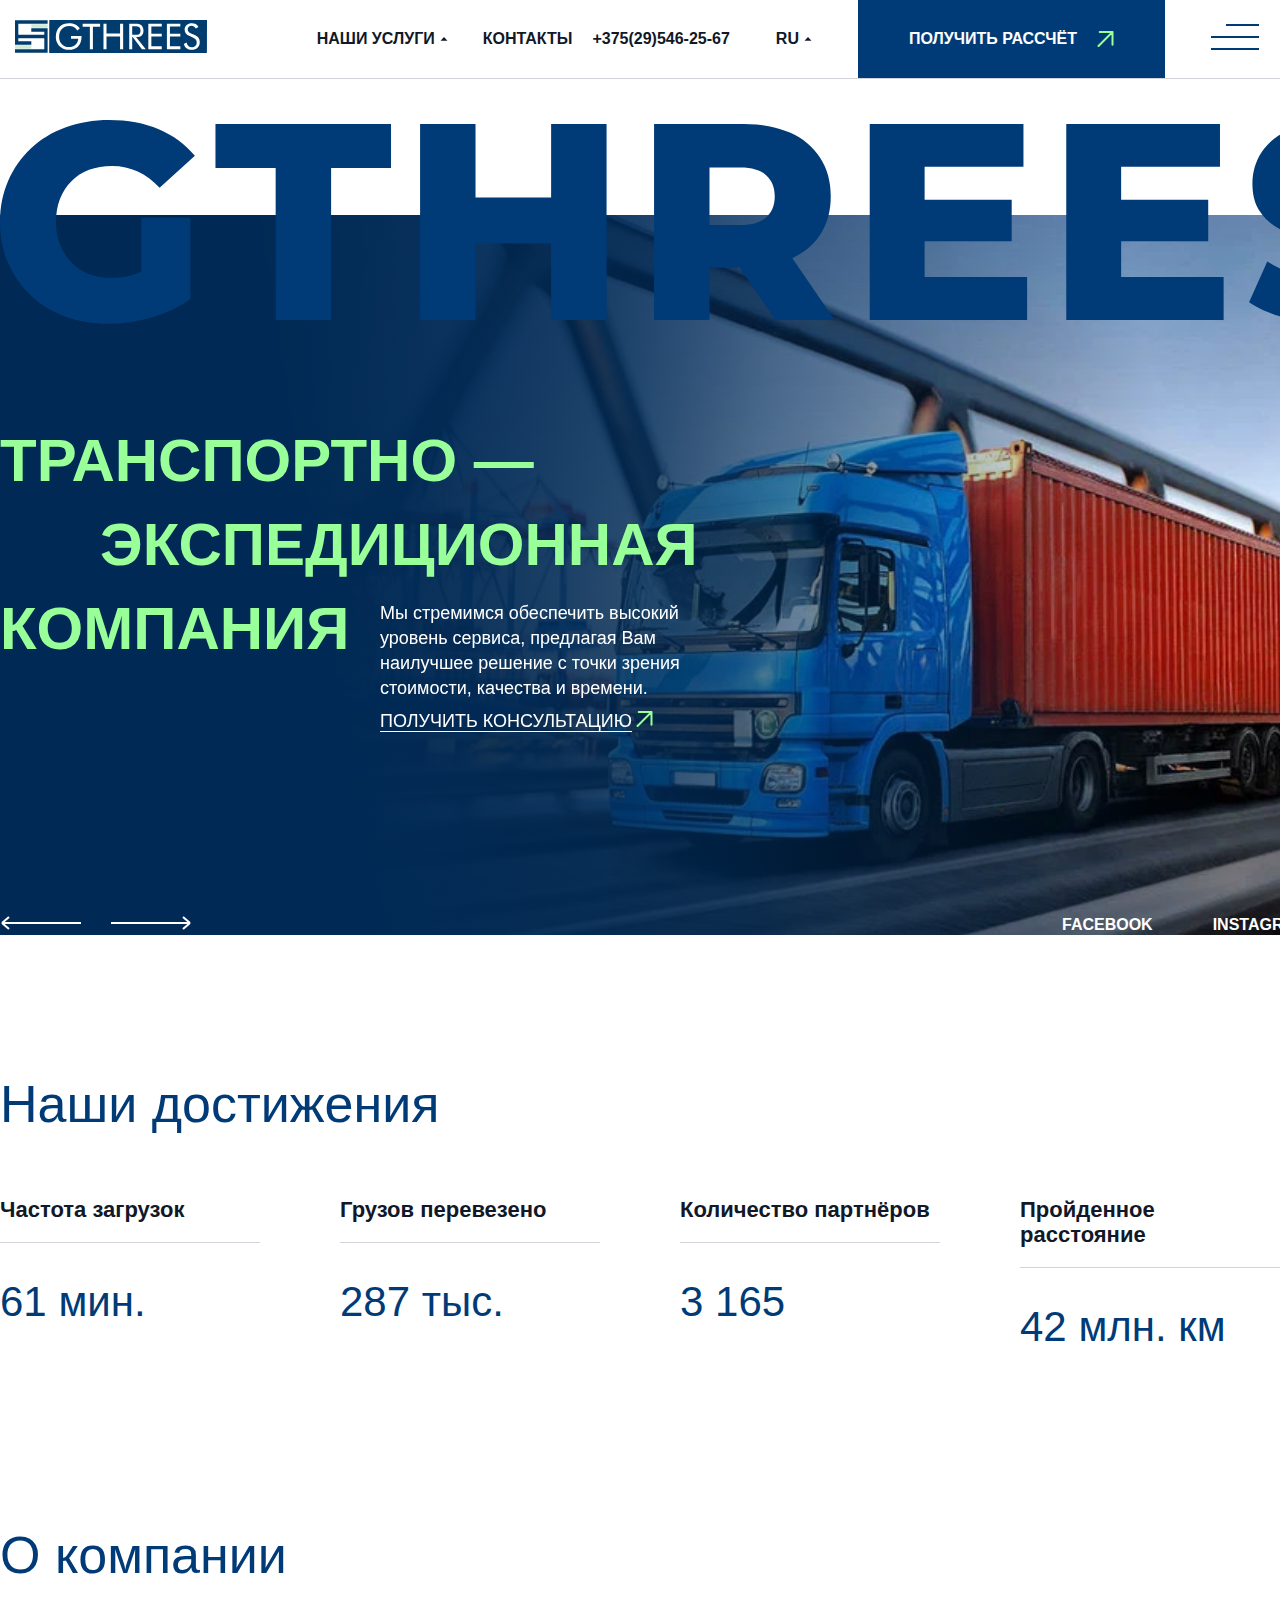
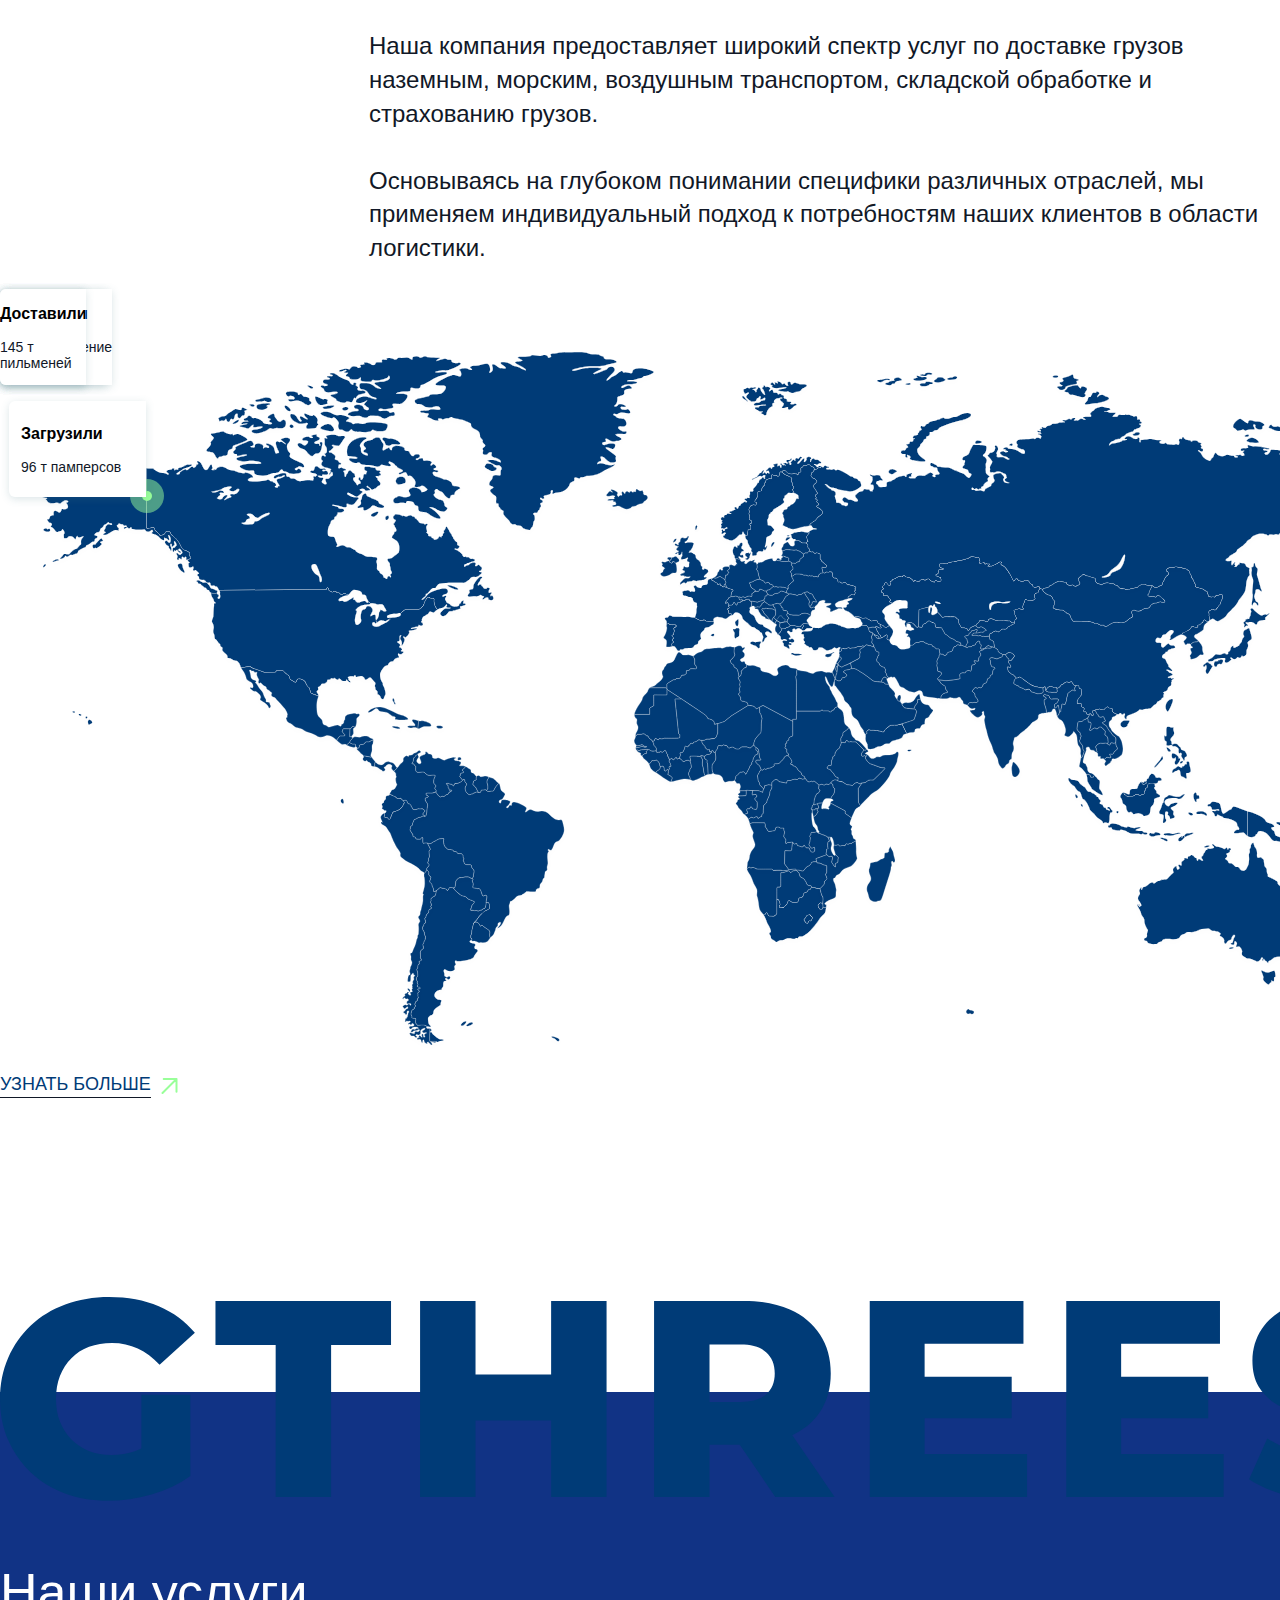
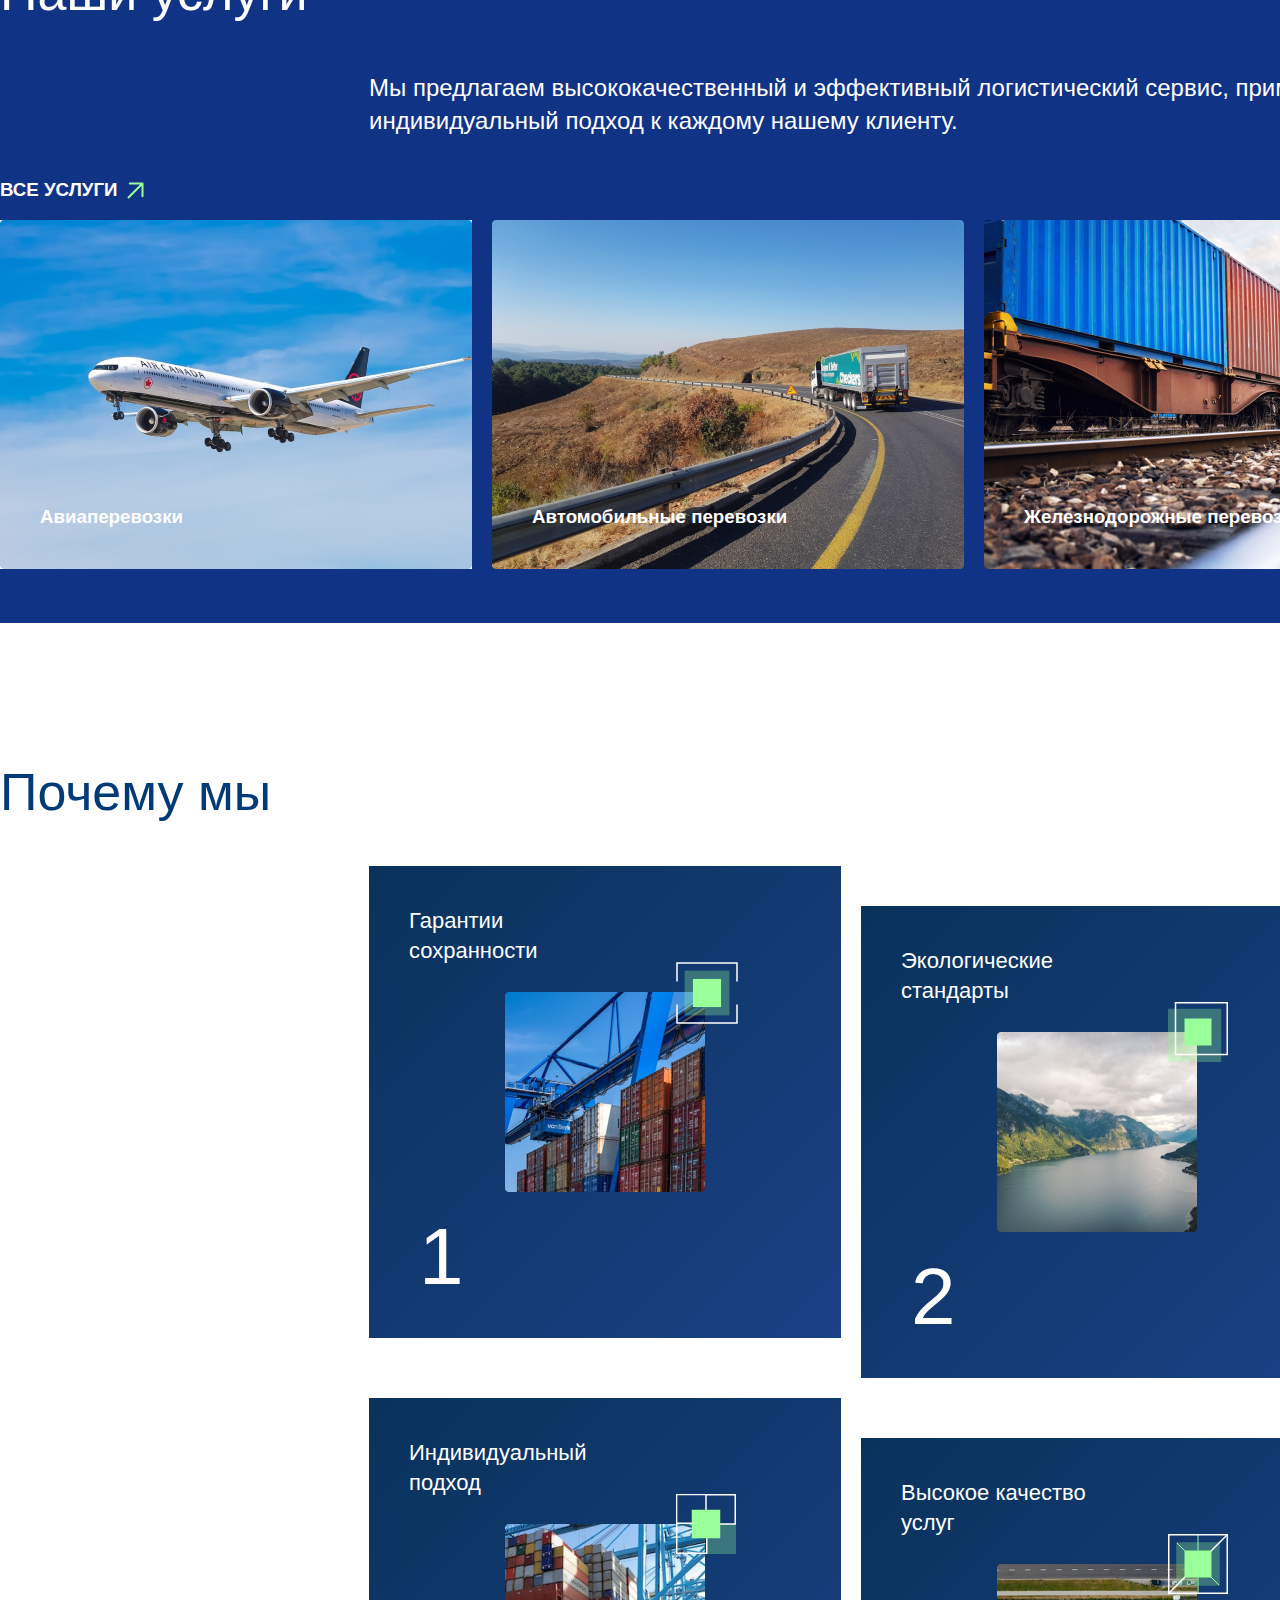
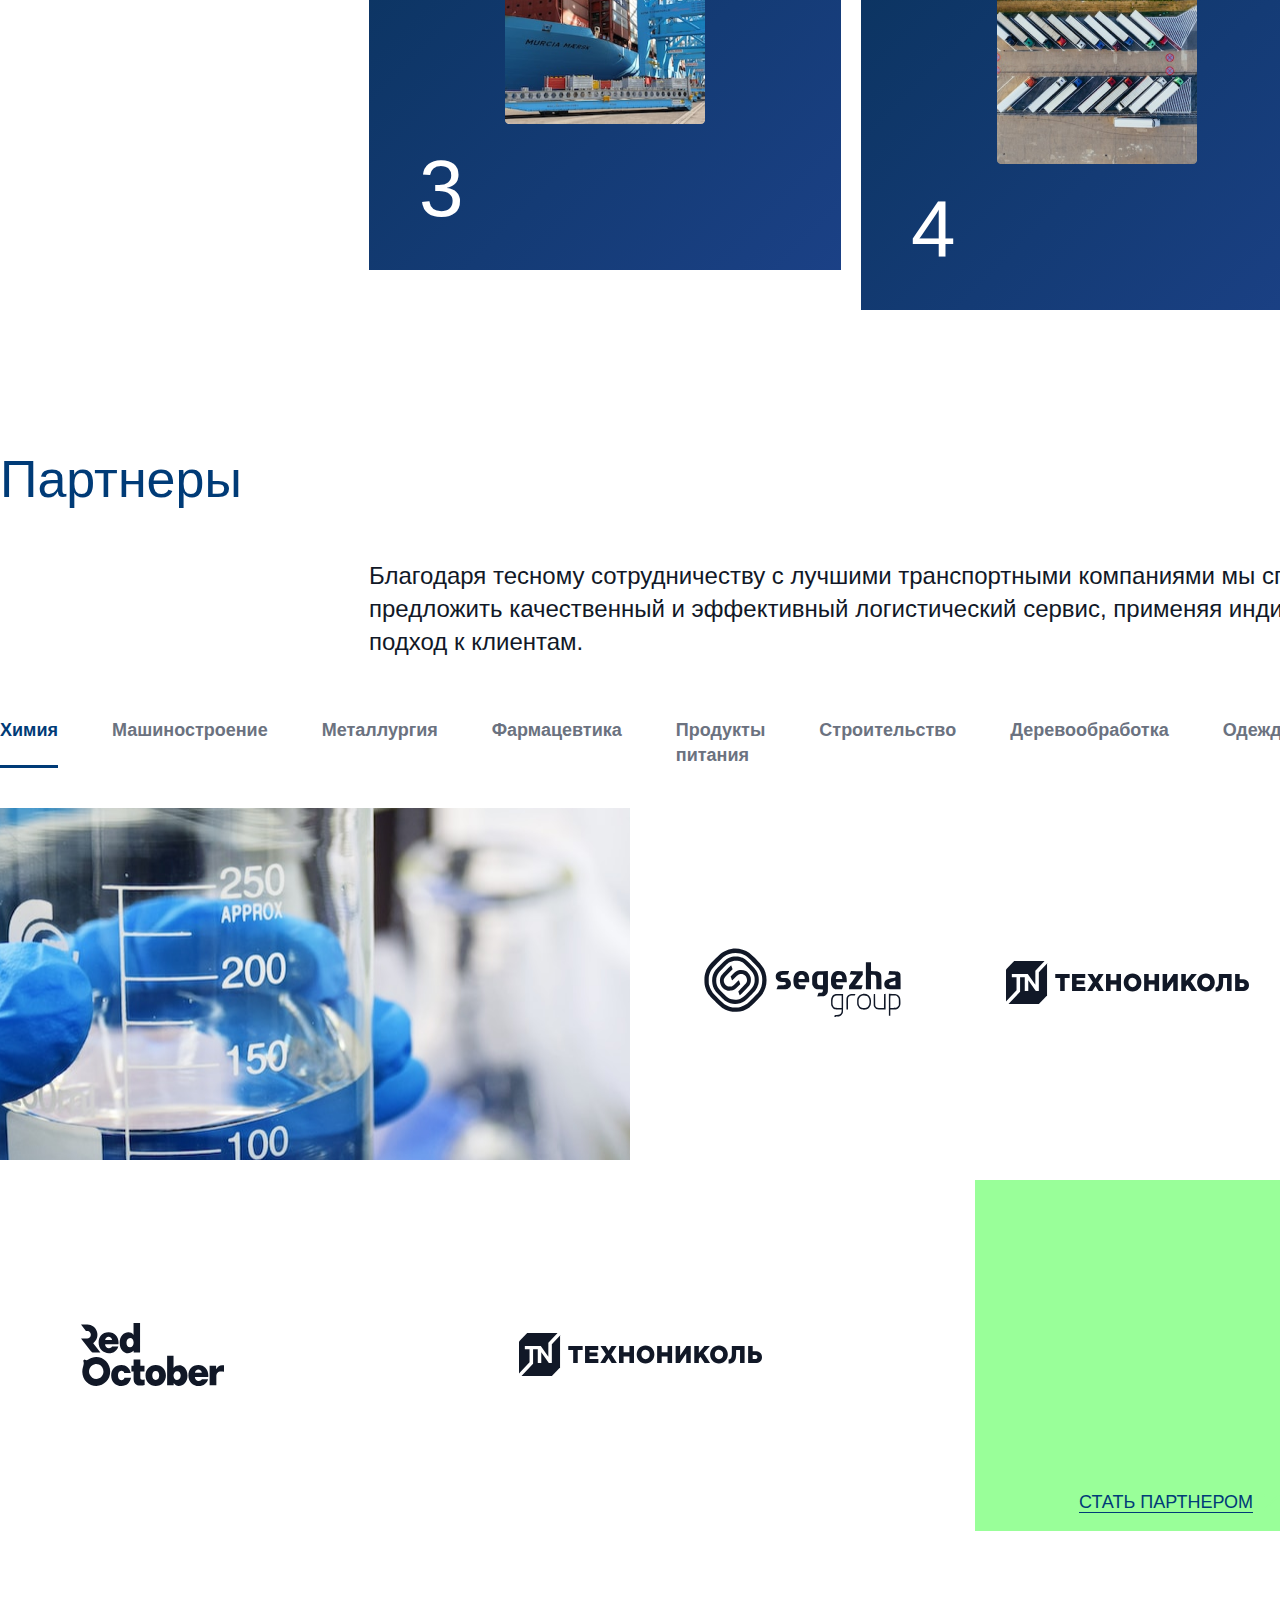
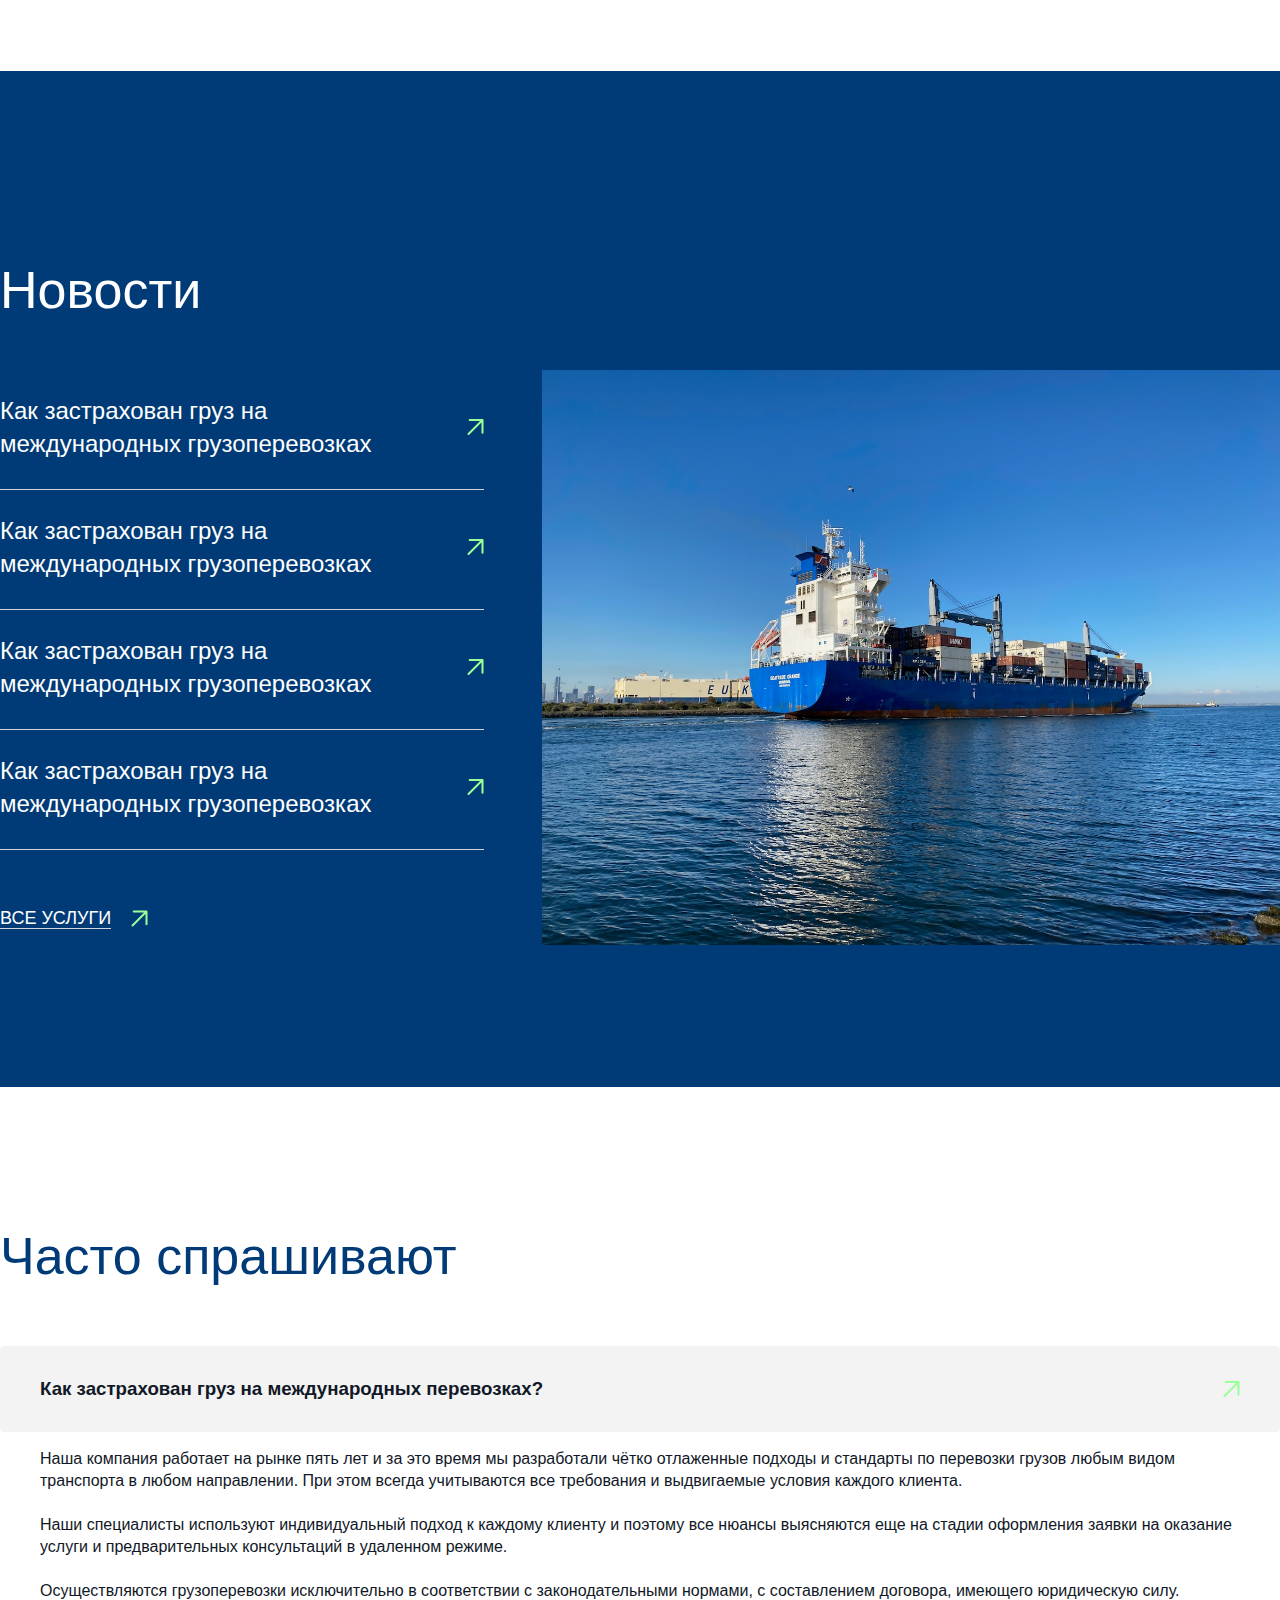
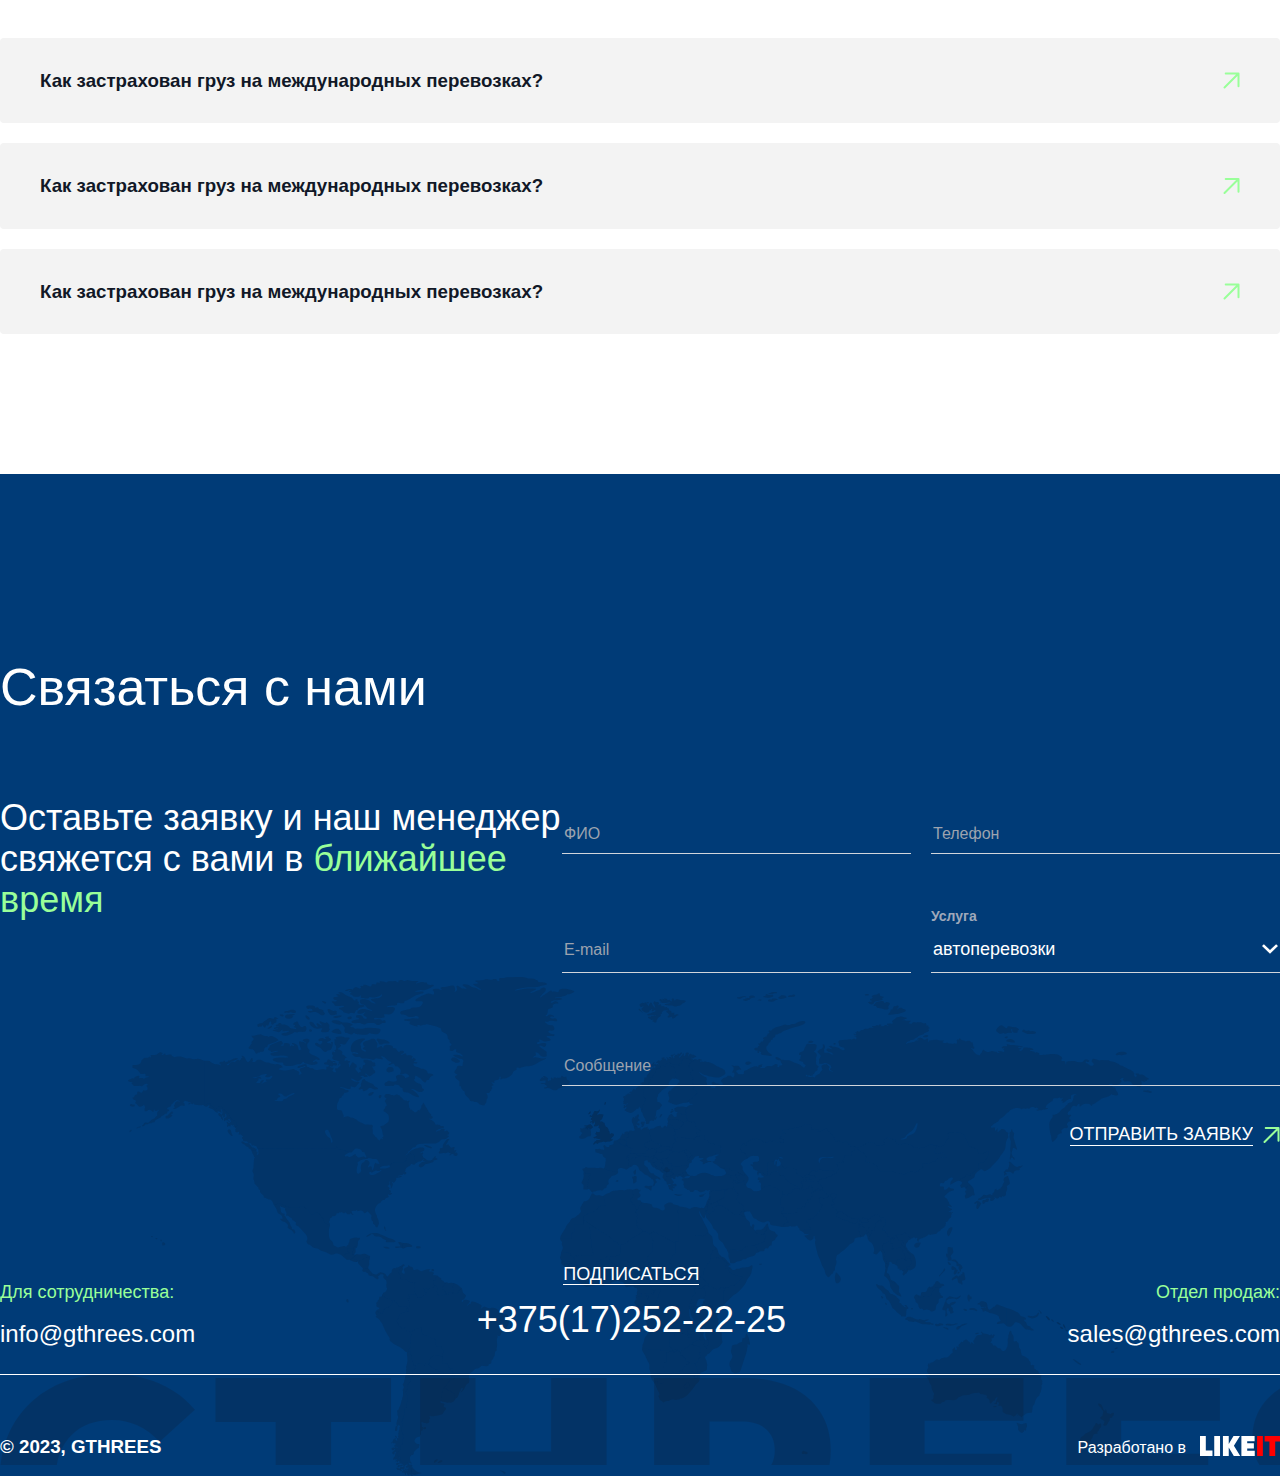
==== commit 1c0bb1c7: "update" ====
--- a/index.html
+++ b/index.html
@@ -20,10 +20,10 @@
     <div class="application__template">
         <header class="application__header header" id="header">
             <div class="header__container container nav">
-                <a href="#!" class="nav__logo">
+                <a href="/index.html" class="nav__logo">
                     <img src="/assets/img/icons/logo.svg" alt="Логотип GTHREES" class="nav__logo-icon">
                 </a>
-                <a href="#!" class="nav__mobile">
+                <a href="/index.html" class="nav__mobile">
                     <img src="/assets/img/icons/logo-mobile.svg" alt="Логотип GTHREES" class="nav__logo-icon">
                 </a>
                 <ul class="nav__menu">
@@ -34,22 +34,22 @@
                         </a>
                         <ul class="serve__dropdown">
                             <li class="serve__dropdown-item">
-                                <a href="#!" class="serve__dropdown-item--link">Авиаперевозки</a>
+                                <a href="/services.html" class="serve__dropdown-item--link">Авиаперевозки</a>
                             </li>
                             <li class="serve__dropdown-item">
-                                <a href="#!" class="serve__dropdown-item--link">Автомобильные перевозки</a>
+                                <a href="/services.html" class="serve__dropdown-item--link">Автомобильные перевозки</a>
                             </li>
                             <li class="serve__dropdown-item">
-                                <a href="#!" class="serve__dropdown-item--link">Мультимодальные перевозки</a>
+                                <a href="/services.html" class="serve__dropdown-item--link">Мультимодальные перевозки</a>
                             </li>
                             <li class="serve__dropdown-item">
-                                <a href="#!" class="serve__dropdown-item--link">Железнодорожные перевозки</a>
+                                <a href="/services.html" class="serve__dropdown-item--link">Железнодорожные перевозки</a>
                             </li>
                             <li class="serve__dropdown-item">
-                                <a href="#!" class="serve__dropdown-item--link">Перевозки тяжеловесных и негабаритных грузов</a>
+                                <a href="/services.html" class="serve__dropdown-item--link">Перевозки тяжеловесных и негабаритных грузов</a>
                             </li>
                             <li class="serve__dropdown-item">
-                                <a href="#!" class="serve__dropdown-item--link">Перевозки опасных грузов</a>
+                                <a href="/services.html" class="serve__dropdown-item--link">Перевозки опасных грузов</a>
                             </li>
                         </ul>
                     </li>
@@ -80,25 +80,25 @@
                     <div class="burger__container brcont">
                         <div class="brcont__column fclm">
                             <div class="fclm__col">
-                                <a href="" class="fclm__col-title">УСЛУГИ</a>
+                                <a href="/services.html" class="fclm__col-title">УСЛУГИ</a>
                                 <ul class="fclm__col-column">
                                     <li class="fclm__col-column--text">
-                                        <a href="#!" class="fclm__col-column--textLink">авиаперевозки</a>
+                                        <a href="/services.html" class="fclm__col-column--textLink">авиаперевозки</a>
                                     </li>
                                     <li class="fclm__col-column--text">
-                                        <a href="#!" class="fclm__col-column--textLink">автомобильные перевозки</a>
+                                        <a href="/services.html" class="fclm__col-column--textLink">автомобильные перевозки</a>
                                     </li>
                                     <li class="fclm__col-column--text">
-                                        <a href="#!" class="fclm__col-column--textLink">мультимодальные перевозки</a>
+                                        <a href="/services.html" class="fclm__col-column--textLink">мультимодальные перевозки</a>
                                     </li>
                                     <li class="fclm__col-column--text">
-                                        <a href="#!" class="fclm__col-column--textLink">железнодорожные перевозки</a>
+                                        <a href="/services.html" class="fclm__col-column--textLink">железнодорожные перевозки</a>
                                     </li>
                                     <li class="fclm__col-column--text">
-                                        <a href="#!" class="fclm__col-column--textLink">перевозки опасных грузов</a>
+                                        <a href="/services.html" class="fclm__col-column--textLink">перевозки опасных грузов</a>
                                     </li>
                                     <li class="fclm__col-column--text">
-                                        <a href="#!" class="fclm__col-column--textLink">перевозки тяжеловесных и негабаритных грузов</a>
+                                        <a href="/services.html" class="fclm__col-column--textLink">перевозки тяжеловесных и негабаритных грузов</a>
                                     </li>
                                 </ul>
                             </div>
@@ -106,10 +106,10 @@
                                 <a href="#!" class="fclm__comp-title">КОМПАНИЯ</a>
                                 <ul class="fclm__comp-column">
                                     <li class="fclm__comp-column--text">
-                                        <a href="#!" class="fclm__comp-column--textLink">о компании</a>
+                                        <a href="/company.html" class="fclm__comp-column--textLink">о компании</a>
                                     </li>
                                     <li class="fclm__comp-column--text">
-                                        <a href="#!" class="fclm__comp-column--textLink">вакансии</a>
+                                        <a href="/hire.html" class="fclm__comp-column--textLink">вакансии</a>
                                     </li>
                                 </ul>
                             </div>
@@ -164,7 +164,7 @@
                                             предлагая Вам наилучшее решение с точки зрения стоимости, качества и
                                             времени.</p>
                                         <a href="#!" class="servicelevel__button">
-                                            <a href="company.html" class="servicelevel__button-text">получить консультацию</a>
+                                            <a href="#call" class="servicelevel__button-text">получить консультацию</a>
                                             <img src="assets/img/icons/arrow.svg" alt=""
                                                 class="servicelevel__button-icon">
                                         </a>
@@ -286,7 +286,7 @@
                             </div>
                             <img src="assets/img/icons/map.svg" alt="Изображение карты мира" class="cmp__map-map">
                         </div>
-                        <a href="#!" class="cmp__link">
+                        <a href="/company.html" class="cmp__link">
                             <h3 class="cmp__link-text">УЗНАТЬ БОЛЬШЕ</h3>
                             <img src="assets/img/icons/arrow.svg" alt="Значок стрелки" class="cmp__link-icon">
                         </a>
@@ -304,32 +304,32 @@
                                         логистический сервис, применяя индивидуальный подход к каждому нашему клиенту.
                                     </p>
                                 </div>
-                                <a href="#!" class="serv__link">
+                                <a href="/services.html" class="serv__link">
                                     <h3 class="serv__link-title">ВСЕ УСЛУГИ</h3>
                                     <img src="assets/img/icons/arrow.svg" alt="" class="serv__link-image">
                                 </a>
                                 <div class="serv__scroll">
                                     <div class="serv__scroll-cards scrcards">
-                                        <a href="#!" class="scrcards__card">
+                                        <a href="/services.html" class="scrcards__card">
                                             <img src="assets/img/images/plane.jpg" alt="" class="scrcards__card-image">
                                             <div class="scrcards__card-text">
                                                 <h3 class="scrcards__card-text--Title">Авиаперевозки</h3>
                                             </div>
                                         </a>
-                                        <a href="#!" class="scrcards__card">
+                                        <a href="/services.html" class="scrcards__card">
                                             <img src="assets/img/images/road.png" alt="" class="scrcards__card-image">
                                             <div class="scrcards__card-text">
                                                 <h3 class="scrcards__card-text--Title">Автомобильные перевозки</h3>
                                             </div>
                                         </a>
-                                        <a href="#!" class="scrcards__card">
+                                        <a href="/services.html" class="scrcards__card">
                                             <img src="assets/img/images/railroad.png" alt=""
                                                 class="scrcards__card-image">
                                             <div class="scrcards__card-text">
                                                 <h3 class="scrcards__card-text--Title">Железнодорожные перевозки</h3>
                                             </div>
                                         </a>
-                                        <a href="#!" class="scrcards__card">
+                                        <a href="/services.html" class="scrcards__card">
                                             <img src="assets/img/images/container.png" alt=""
                                                 class="scrcards__card-image">
                                             <div class="scrcards__card-text">
@@ -430,14 +430,14 @@
                                 применяя индивидуальный подход к клиентам.</p>
                         </div>
                         <div class="pcont__nav">
-                            <a href="" class="pcont__nav-item highlited">Химия</a>
-                            <a href="" class="pcont__nav-item">Машиностроение</a>
-                            <a href="" class="pcont__nav-item">Металлургия</a>
-                            <a href="" class="pcont__nav-item">Фармацевтика</a>
-                            <a href="" class="pcont__nav-item">Продукты питания</a>
-                            <a href="" class="pcont__nav-item">Строительство</a>
-                            <a href="" class="pcont__nav-item">Деревообработка</a>
-                            <a href="" class="pcont__nav-item">Одежда</a>
+                            <a href="#!" class="pcont__nav-item highlited">Химия</a>
+                            <a href="#!" class="pcont__nav-item">Машиностроение</a>
+                            <a href="#!" class="pcont__nav-item">Металлургия</a>
+                            <a href="#!" class="pcont__nav-item">Фармацевтика</a>
+                            <a href="#!" class="pcont__nav-item">Продукты питания</a>
+                            <a href="#!" class="pcont__nav-item">Строительство</a>
+                            <a href="#!" class="pcont__nav-item">Деревообработка</a>
+                            <a href="#!" class="pcont__nav-item">Одежда</a>
                         </div>
                         <div class="pcont__col">
                             <div class="pcont__col-item it1">
@@ -456,10 +456,10 @@
                                 <img src="assets/img/icons/technonikol.svg" alt="Логотип Технониколь" class="pcont__col-item--image">
                             </div>
                             <div class="pcont__col-item it6">
-                                <div class="pcont__col-item--container bubilda">
+                                <a href="#!" class="pcont__col-item--container bubilda">
                                     <h3 class="bubilda__text">СТАТЬ ПАРТНЕРОМ</h3>
                                     <img src="assets/img/icons/arrow.svg" alt="" class="bubilda__image">
-                                </div>
+                                </a>
                             </div>
                         </div>
                     </div>
@@ -556,7 +556,7 @@
                         </div>
                     </div>
                 </section>
-                <section class="contact">
+                <section class="contact" id="call">
                     <div class="contact__container ccont">
                         <h2 class="ccont__title">Связаться с нами</h2>
                         <div class="ccont__content">
--- a/assets/style/main-style.min.css
+++ b/assets/style/main-style.min.css
@@ -2190,7 +2190,14 @@
 }
 
 .contact {
-  background: radial-gradient(#153d9a, #0c1f4c), url("/assets/img/images/conts.jpeg"), linear-gradient(151.59deg, #002A55 29.72%, rgba(0, 42, 85, 0) 60.06%), linear-gradient(19.11deg, #002A55 13.56%, rgba(12, 37, 94, 0) 59.08%), linear-gradient(90.27deg, #0C255E 0.46%, rgba(69, 99, 233, 0.69) 52.3%, rgba(12, 37, 94, 0.16) 99.99%), var(--color-accent);
+  background: radial-gradient(#153d9a, #0c1f4c), linear-gradient(151.59deg, #002A55 29.72%, rgba(0, 42, 85, 0) 60.06%), linear-gradient(19.11deg, #002A55 13.56%, rgba(12, 37, 94, 0) 59.08%), linear-gradient(90.27deg, #0C255E 0.46%, rgba(69, 99, 233, 0.69) 52.3%, rgba(12, 37, 94, 0.16) 99.99%), var(--color-accent);
+  background-image: url("/assets/img/Vector.svg");
+  background-position: bottom;
+  background-size: 80%;
+  background-repeat: no-repeat;
+}
+.contact:before {
+  background-image: url("/assets/img/images/conts.jpeg");
 }
 .contact .ccont {
   padding-top: 140px;
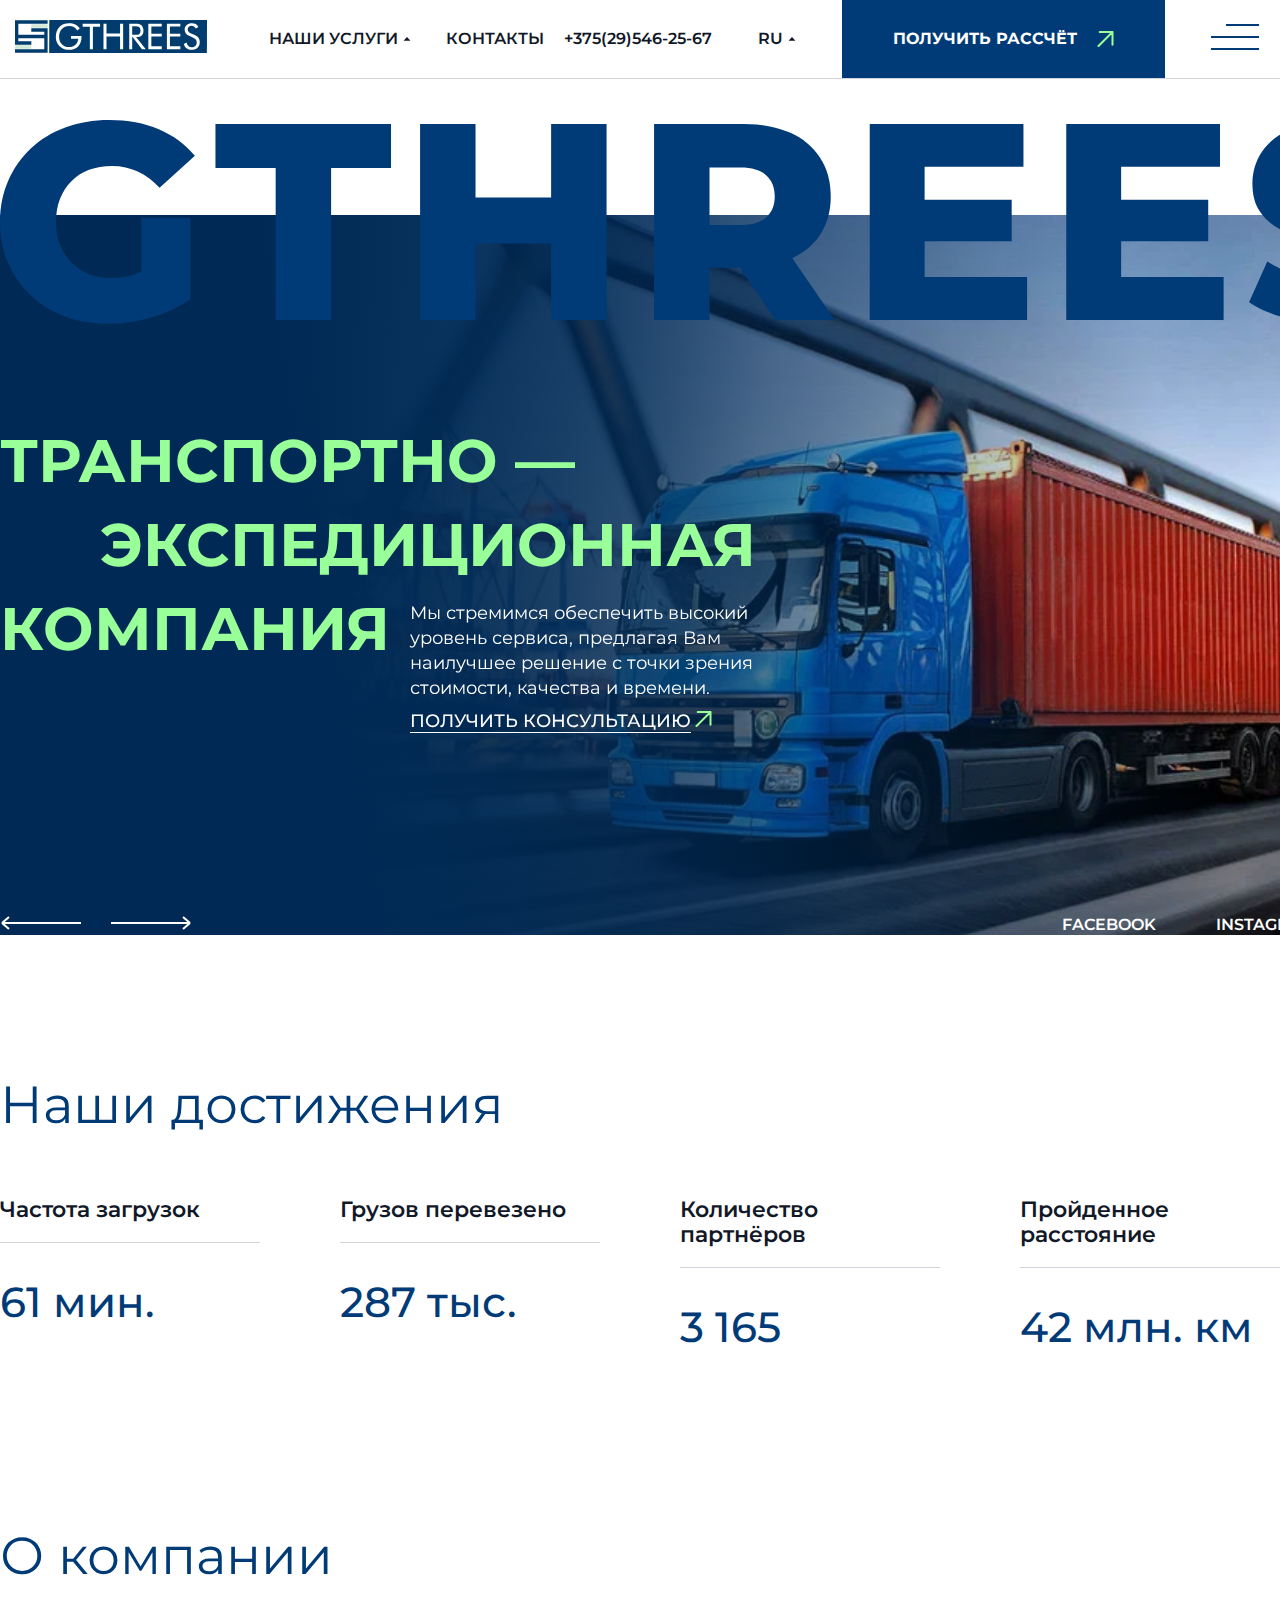
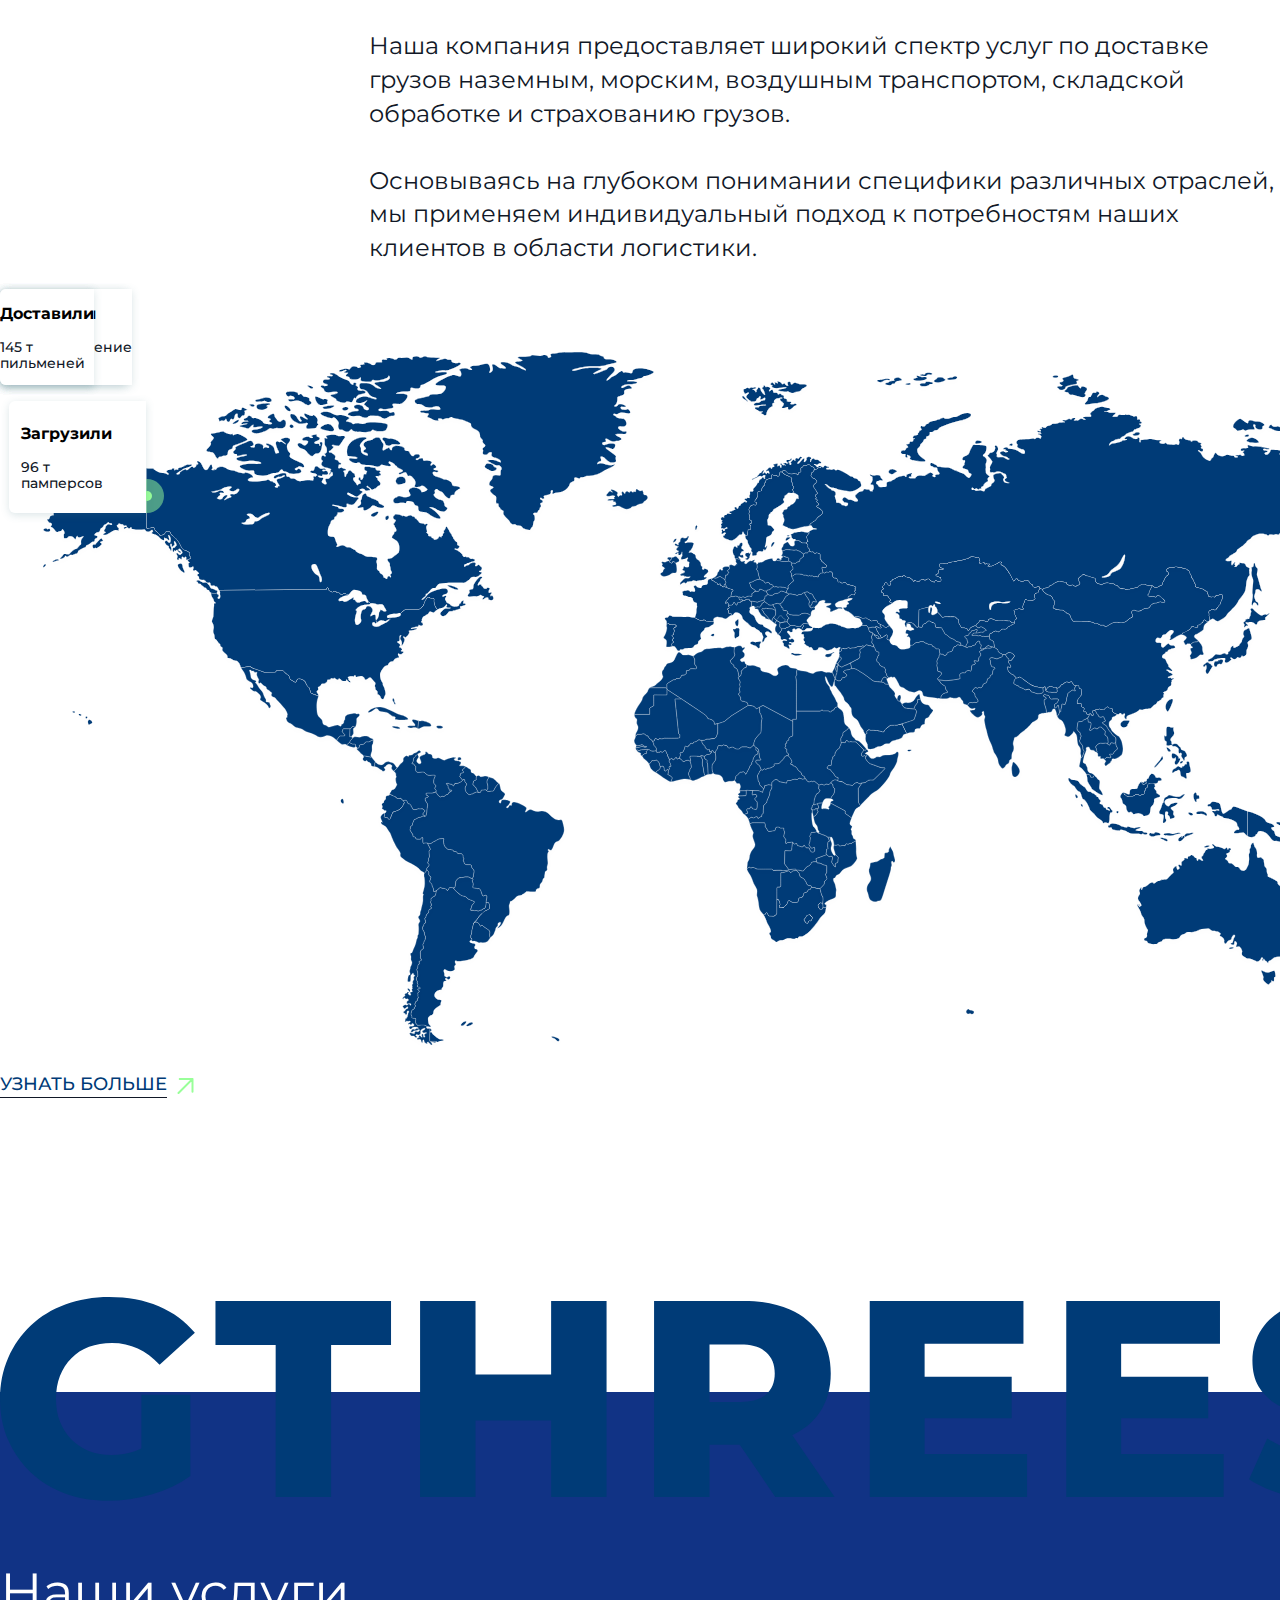
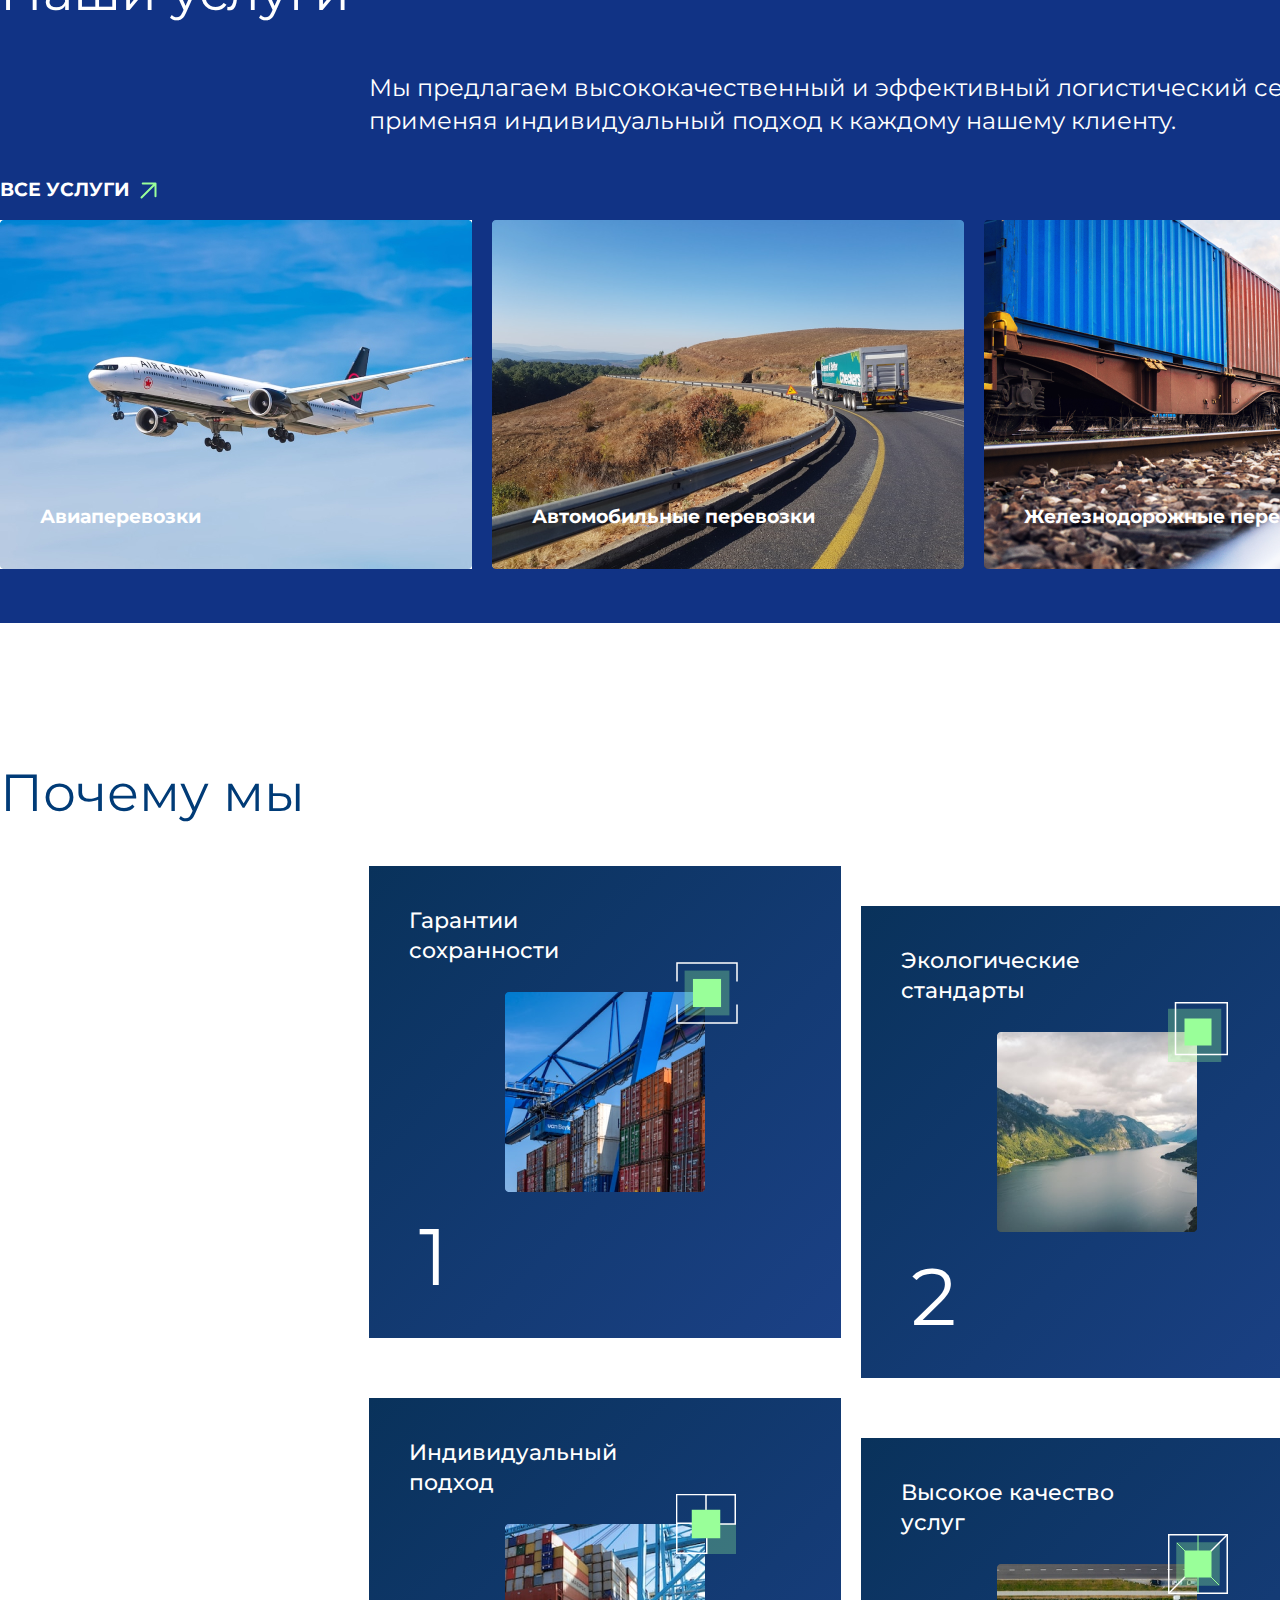
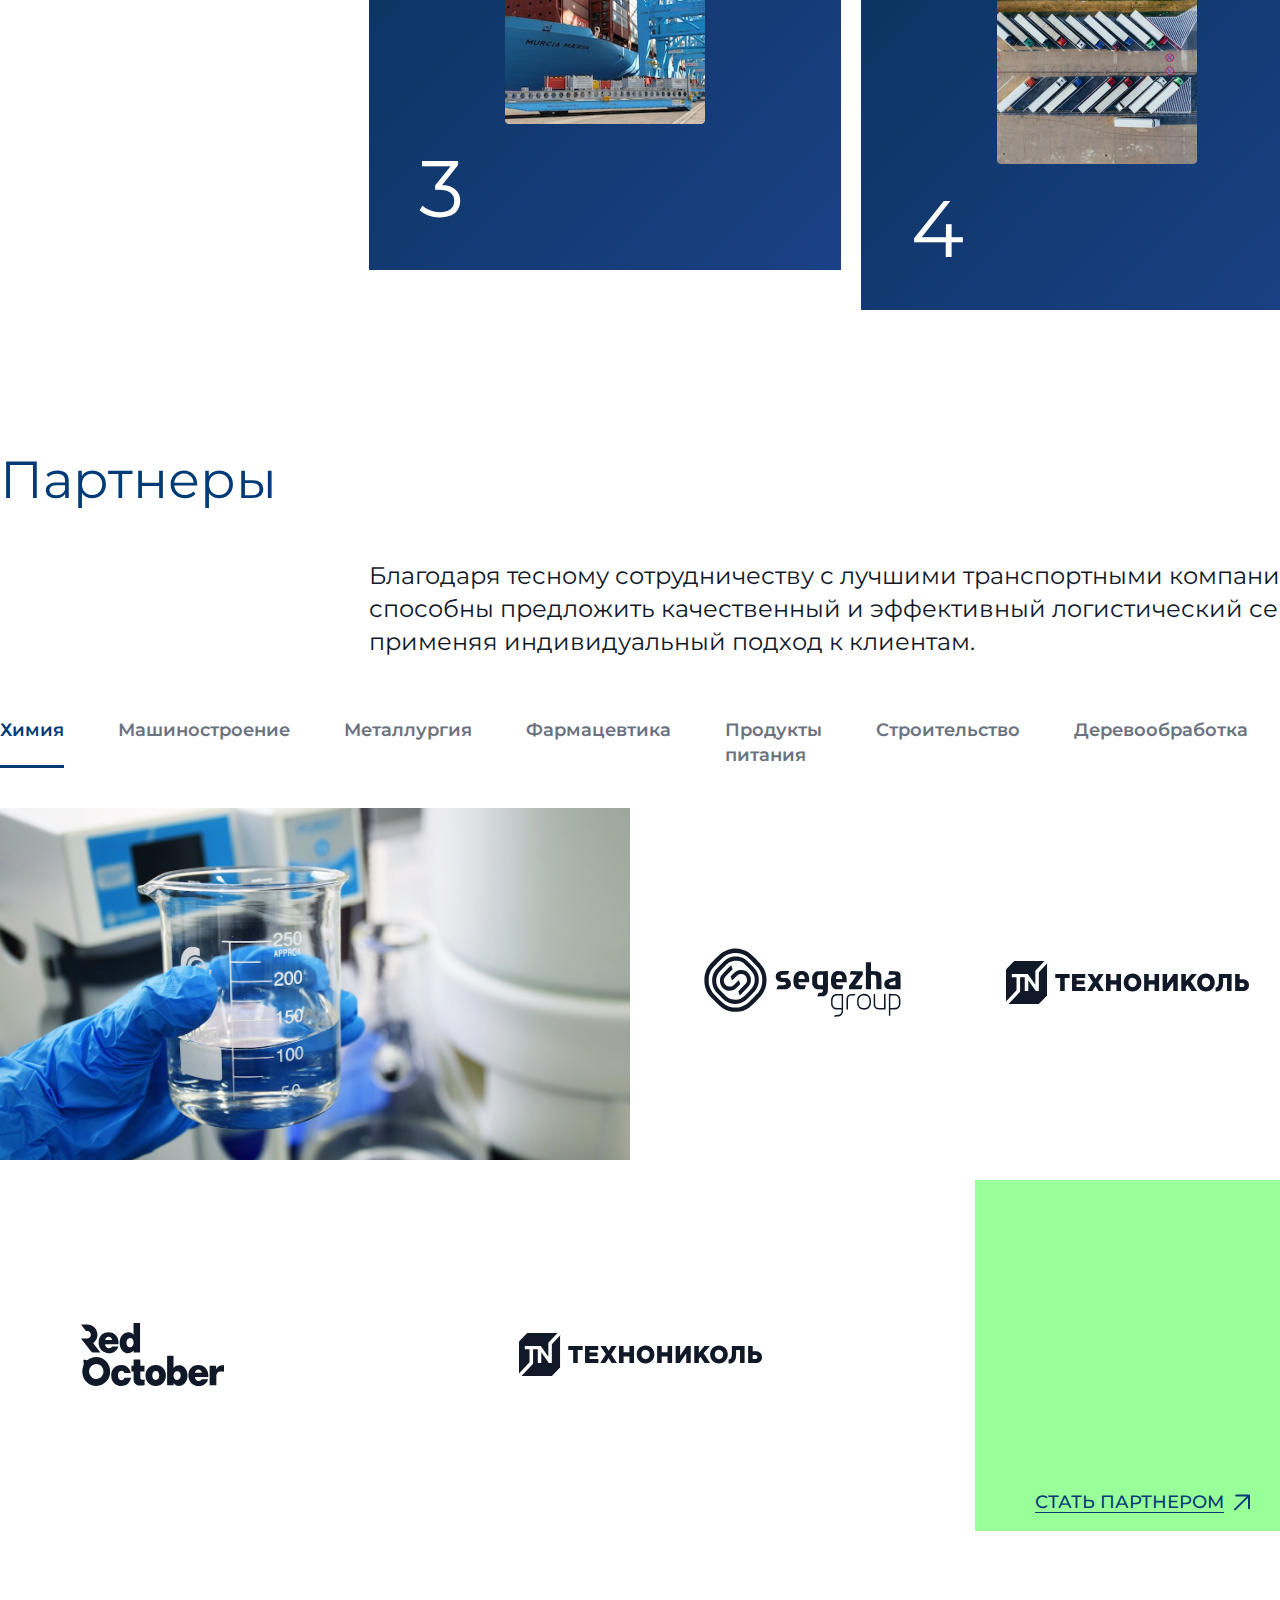
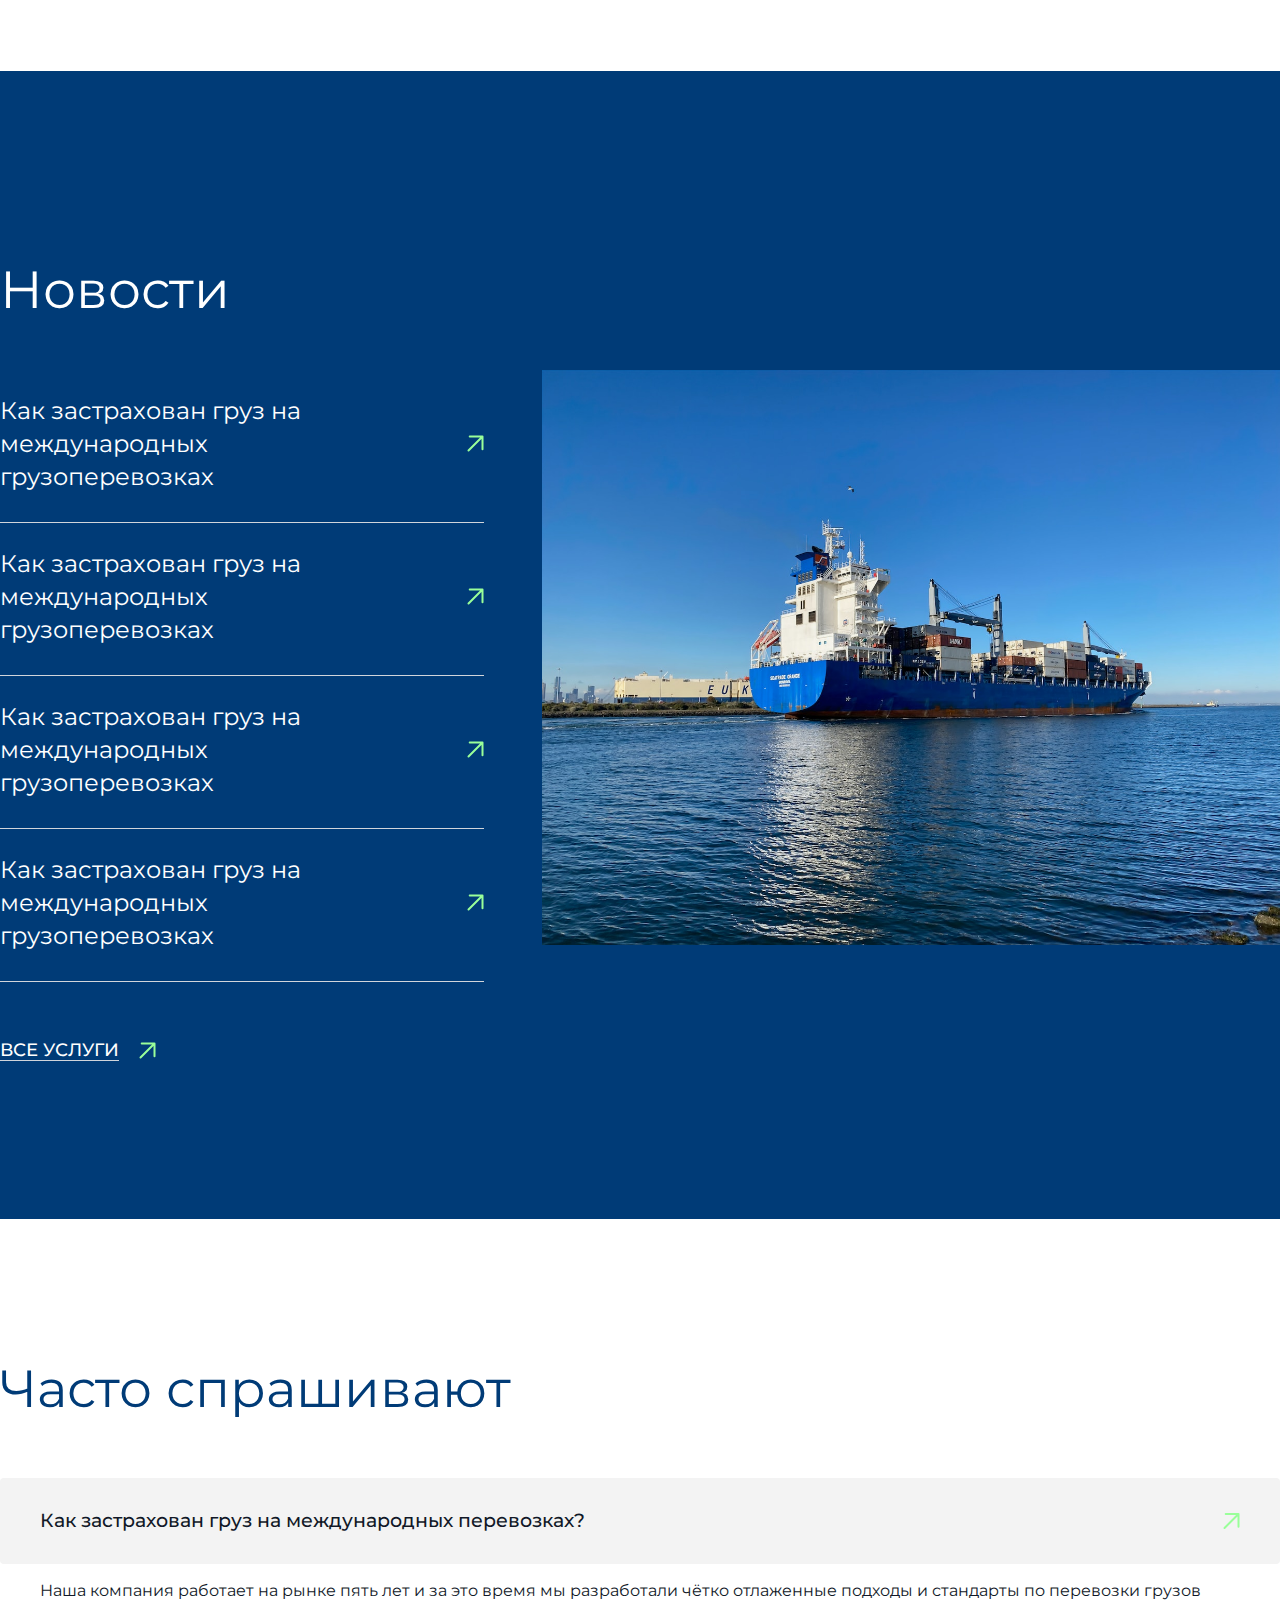
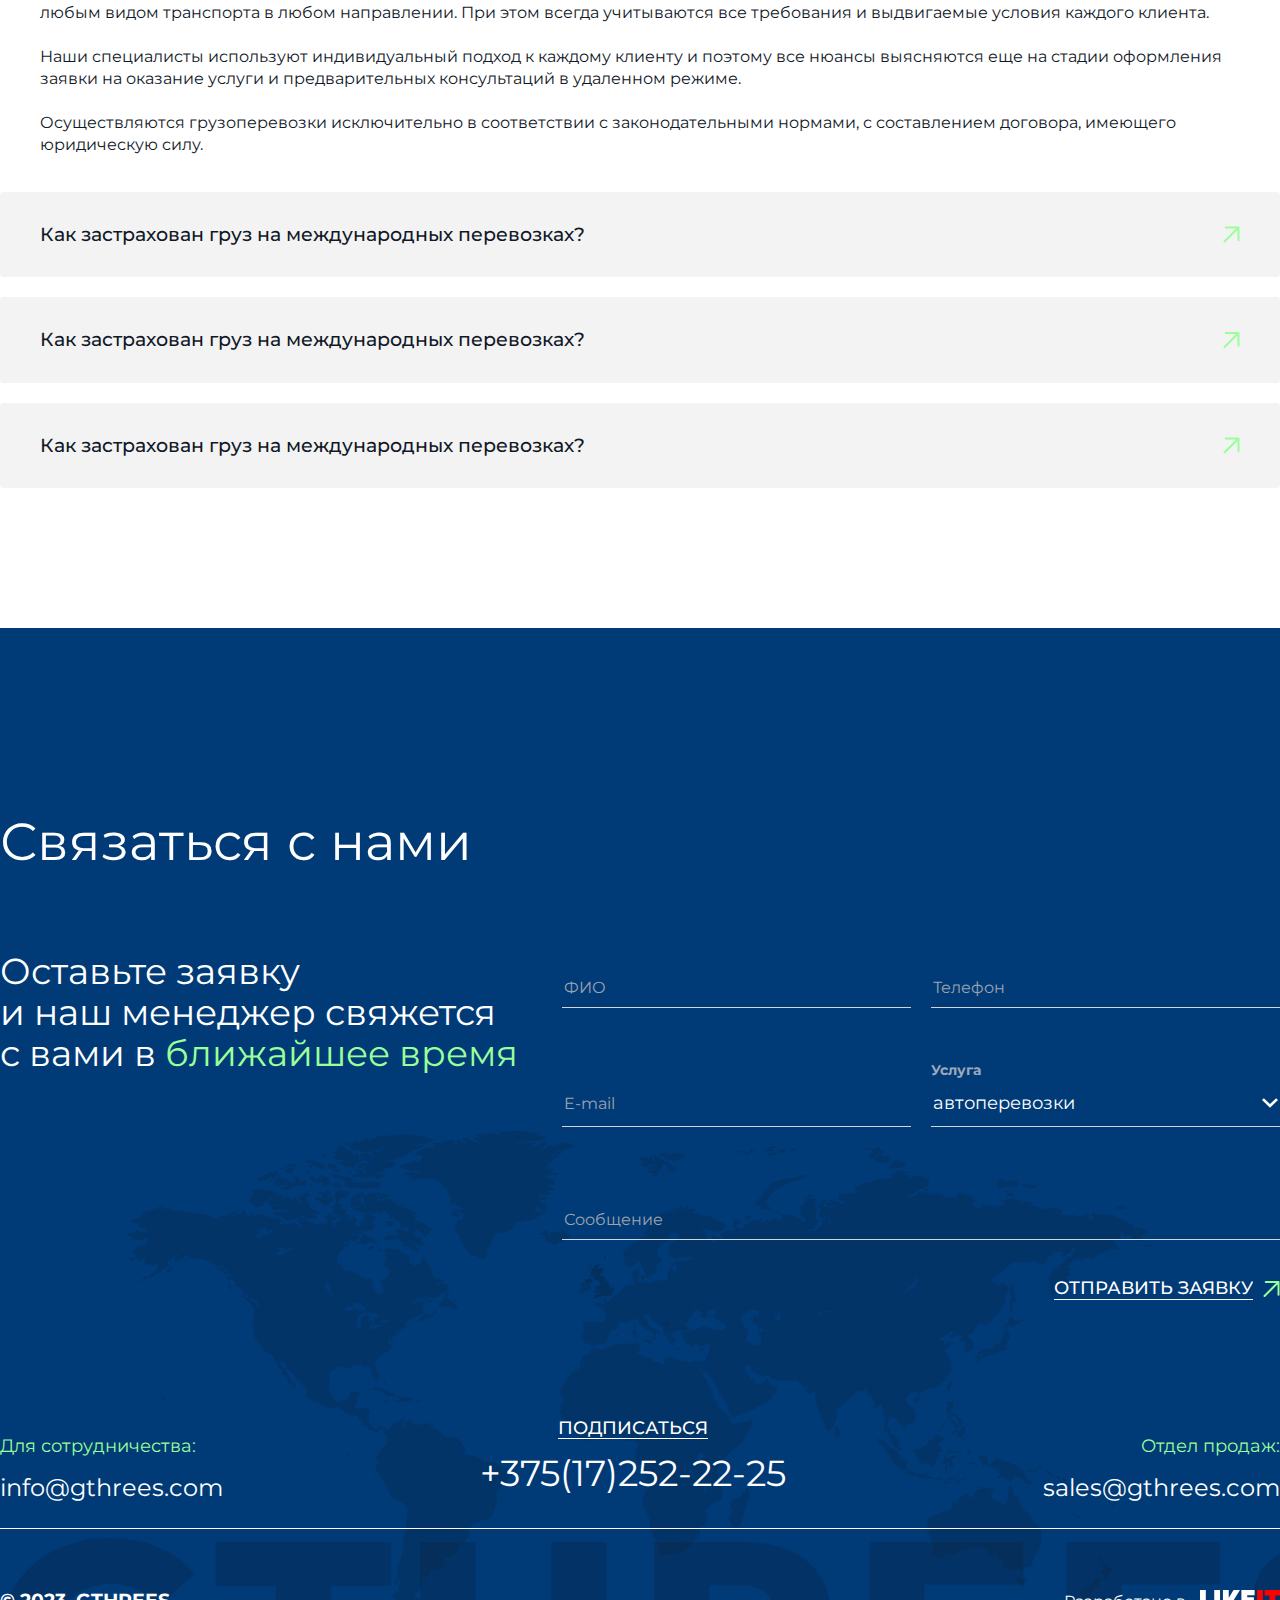
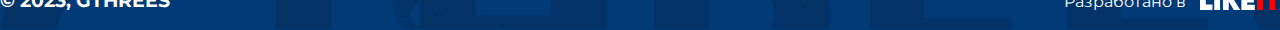
==== commit fcf97e16: "..." ====
--- a/index.html
+++ b/index.html
@@ -221,19 +221,19 @@
                         <div class="acont__cards">
                             <div class="acont__cards-card">
                                 <p class="acont__cards-card--title">Частота загрузок</p>
-                                <h2 class="acont__cards-card--number">61 мин.</h2>
+                                <h2 class="acont__cards-card--number"><span>61</span> мин.</h2>
                             </div>
                             <div class="acont__cards-card">
                                 <p class="acont__cards-card--title">Грузов перевезено</p>
-                                <h2 class="acont__cards-card--number">287 тыс.</h2>
+                                <h2 class="acont__cards-card--number"><span>287</span> тыс.</h2>
                             </div>
                             <div class="acont__cards-card">
                                 <p class="acont__cards-card--title">Количество партнёров</p>
-                                <h2 class="acont__cards-card--number">3 165</h2>
+                                <h2 class="acont__cards-card--number"><span>3 165</span></h2>
                             </div>
                             <div class="acont__cards-card">
                                 <p class="acont__cards-card--title">Пройденное расстояние</p>
-                                <h2 class="acont__cards-card--number">42 млн. км</h2>
+                                <h2 class="acont__cards-card--number"><span>42</span> млн. км</h2>
                             </div>
                         </div>
                     </div>
@@ -459,6 +459,7 @@
                                 <a href="#!" class="pcont__col-item--container bubilda">
                                     <h3 class="bubilda__text">СТАТЬ ПАРТНЕРОМ</h3>
                                     <img src="assets/img/icons/arrow.svg" alt="" class="bubilda__image">
+                                    <img src="assets/img/icons/arrow-blue.svg" alt="" class="bubilda__mobile">
                                 </a>
                             </div>
                         </div>
--- a/assets/style/main-style.min.css
+++ b/assets/style/main-style.min.css
@@ -14,31 +14,43 @@
   --container-padding: 15px;
   --container-width: calc(var(--content-width) + (var(--container-padding) * 2));
   --font-size: 16px;
-  --font-family: "SF UI", sans-serif;
+  --font-family: "Montserrat", sans-serif;
 }
 
 @font-face {
   font-family: "Montserrat";
-  src: url(/assets/fonts/Montserrat-Medium.ttf) format(ttf);
-  font-weight: 400;
+  src: url(/assets/fonts/Montserrat-Medium\ 500.woff2) format(woff2);
+  font-weight: 500;
   font-style: normal;
 }
 @font-face {
   font-family: "Montserrat";
-  src: url(/assets/fonts/Montserrat-Medium.ttf) format(ttf);
+  src: url(/assets/fonts/Montserrat-Regular\ 400.woff2) format(woff2);
   font-weight: 400;
   font-style: normal;
 }
 @font-face {
   font-family: "Montserrat";
-  src: url(/assets/fonts/Montserrat-Medium.ttf) format(ttf);
-  font-weight: 400;
+  src: url(/assets/fonts/Montserrat-SemiBold\ 600.woff2) format(woff2);
+  font-weight: 600;
   font-style: normal;
 }
 @font-face {
   font-family: "Montserrat";
-  src: url(/assets/fonts/Montserrat-Medium.ttf) format(ttf);
-  font-weight: 400;
+  src: url(/assets/fonts/Montserrat-Bold\ 700.woff2) format(woff2);
+  font-weight: 700;
+  font-style: normal;
+}
+@font-face {
+  font-family: "Montserrat";
+  src: url(/assets/fonts/Montserrat-ExtraBold\ 800.woff2) format(woff2);
+  font-weight: 800;
+  font-style: normal;
+}
+@font-face {
+  font-family: "Montserrat";
+  src: url(/assets/fonts/Montserrat-Black\ 900.woff2) format(woff2);
+  font-weight: 900;
   font-style: normal;
 }
 .application {
@@ -234,11 +246,41 @@
     text-overflow: ellipsis;
   }
 }
-.serve:hover__dropdown {
-  display: flex;
+.serve {
+  position: relative;
+}
+.serve:hover .serve__dropdown {
+  display: block;
 }
 .serve__dropdown {
   display: none;
+  position: absolute;
+  top: 100%;
+  left: 0;
+  background-color: white;
+  z-index: 10;
+  width: 450px;
+  border-radius: 4px;
+}
+.serve__dropdown-item {
+  position: relative;
+  right: 30px;
+  padding-top: 10px;
+  padding-bottom: 10px;
+  border-bottom: solid 1px var(--color-gray);
+}
+.serve__dropdown-item a {
+  position: relative;
+  color: var(--color-text);
+  margin-right: auto;
+  font-size: 14px;
+  font-weight: 500;
+  width: -moz-min-content;
+  width: min-content;
+}
+.serve__dropdown-item a:hover {
+  background-color: var(--color-accent-light);
+  color: var(--color-accent);
 }
 
 .welcome {
@@ -249,6 +291,11 @@
   padding-top: 42px;
   overflow: hidden;
 }
+@media (max-width: 414px) {
+  .welcome__upper {
+    min-height: 60px;
+  }
+}
 .welcome .wbot {
   height: 80vh;
   position: relative;
@@ -256,6 +303,12 @@
   background-size: cover;
   background-position: center;
 }
+@media (max-width: 414px) {
+  .welcome .wbot {
+    height: unset;
+    background: radial-gradient(#003B77 #002A55);
+  }
+}
 .welcome .wbot .wcont {
   max-width: 1456px;
   margin-right: auto;
@@ -274,6 +327,14 @@
 @media (max-width: 576px) {
   .welcome .wbot .wcont {
     max-width: 600px;
+  }
+}
+@media (max-width: 414px) {
+  .welcome .wbot .wcont {
+    max-width: 374px;
+    margin-left: auto;
+    margin-right: auto;
+    position: relative;
   }
 }
 .welcome .wbot .wcont__text {
@@ -293,6 +354,13 @@
 @media (max-width: 576px) {
   .welcome .wbot .wcont__text {
     width: 680px;
+  }
+}
+@media (max-width: 414px) {
+  .welcome .wbot .wcont__text {
+    width: 524px;
+    top: -35px;
+    left: -20px;
   }
 }
 .welcome .wbot .wcont__desc {
@@ -317,6 +385,13 @@
     margin-left: 20px;
   }
 }
+@media (max-width: 414px) {
+  .welcome .wbot .wcont__desc-title {
+    margin-top: 60px;
+    font-size: 34px;
+    line-height: 67px;
+  }
+}
 .welcome .wbot .wcont__desc-title--exped {
   margin-left: 100px;
 }
@@ -329,7 +404,7 @@
   color: white;
 }
 .welcome .wbot .wcont__desc .servicelevel {
-  margin: -70px 0 0 380px;
+  margin: -70px 0 0 410px;
 }
 @media (max-width: 576px) {
   .welcome .wbot .wcont__desc .servicelevel {
@@ -344,10 +419,20 @@
   width: 360px;
   margin: 0;
 }
+@media (max-width: 414px) {
+  .welcome .wbot .wcont__desc .servicelevel__text {
+    margin-top: 62px;
+  }
+}
 .welcome .wbot .wcont__desc .servicelevel__button {
   gap: 10px;
   display: flex;
   margin-top: 10px;
+}
+@media (max-width: 414px) {
+  .welcome .wbot .wcont__desc .servicelevel__button {
+    margin-top: 30px;
+  }
 }
 .welcome .wbot .wcont__desc .servicelevel__button-text {
   font-size: 18px;
@@ -420,6 +505,11 @@
 @media (max-width: 768px) {
   .achievements .acont {
     max-width: 700px;
+  }
+}
+@media (max-width: 414px) {
+  .achievements .acont {
+    max-width: 374px;
   }
 }
 .achievements .acont__title {
@@ -429,6 +519,11 @@
   margin-bottom: 40px; /* Отступ снизу */
   text-align: left; /* Выравнивание текста по левому краю */
 }
+@media (max-width: 414px) {
+  .achievements .acont__title {
+    font-size: 36px;
+  }
+}
 .achievements .acont__cards {
   display: flex;
   gap: 80px;
@@ -438,6 +533,7 @@
   .achievements .acont__cards {
     display: grid;
     grid-template-columns: repeat(2, 1fr);
+    gap: 20px;
   }
 }
 .achievements .acont__cards-card {
@@ -450,10 +546,23 @@
   border-bottom: 1px solid var(--color-gray2);
   padding-bottom: 20px;
 }
+@media (max-width: 414px) {
+  .achievements .acont__cards-card--title {
+    font-size: 16px;
+  }
+}
 .achievements .acont__cards-card--number {
   color: var(--color-accent);
   font-size: 42px;
   font-weight: 500;
+}
+@media (max-width: 414px) {
+  .achievements .acont__cards-card--number {
+    font-size: 20px;
+  }
+  .achievements .acont__cards-card--number span {
+    font-size: 50px;
+  }
 }
 
 .acont {
@@ -506,6 +615,11 @@
     max-width: 700px;
   }
 }
+@media (max-width: 414px) {
+  .company .cmp {
+    max-width: 374px;
+  }
+}
 .company .cmp__text-title {
   font-size: 52px;
   font-weight: 100;
@@ -520,6 +634,13 @@
   font-weight: 400;
   line-height: 33.6px;
 }
+@media (max-width: 414px) {
+  .company .cmp__text-subtitle {
+    padding: 0;
+    font-size: 18px;
+    line-height: 25px;
+  }
+}
 .company .cmp__map {
   position: relative;
 }
@@ -531,6 +652,11 @@
 @media (max-width: 768px) {
   .company .cmp__map-map {
     width: 700px;
+  }
+}
+@media (max-width: 414px) {
+  .company .cmp__map-map {
+    width: 100vw;
   }
 }
 .company .cmp__map .dot {
@@ -571,6 +697,11 @@
   display: flex;
   gap: 10px;
   align-items: center;
+}
+@media (max-width: 414px) {
+  .company .cmp__link {
+    margin-top: 20px;
+  }
 }
 .company .cmp__link-text {
   padding-bottom: 2px;
@@ -839,6 +970,11 @@
     max-width: 700px;
   }
 }
+@media (max-width: 414px) {
+  .partners .pcont {
+    max-width: 374px;
+  }
+}
 .partners .pcont__text-title {
   font-weight: 400;
   font-size: 52px;
@@ -856,6 +992,13 @@
 @media (max-width: 990px) {
   .partners .pcont__text-subtitle {
     width: unset;
+  }
+}
+@media (max-width: 414px) {
+  .partners .pcont__text-subtitle {
+    margin-left: 0;
+    font-size: 18px;
+    line-height: 25px;
   }
 }
 .partners .pcont__nav {
@@ -884,6 +1027,11 @@
 @media (max-width: 768px) {
   .partners .pcont__nav-item {
     font-size: 10px;
+  }
+}
+@media (max-width: 414px) {
+  .partners .pcont__nav-item {
+    font-size: 18px;
   }
 }
 .partners .pcont__nav .highlited {
@@ -896,11 +1044,32 @@
   gap: 20px;
   grid-template-rows: repeat(2, 1fr);
   display: grid;
+  position: relative;
+}
+@media (max-width: 414px) {
+  .partners .pcont__col {
+    grid-template-columns: repeat(2, 1fr);
+  }
 }
 .partners .pcont__col-item {
   min-height: 349px;
   background-color: var(--color-gray1);
 }
+@media (max-width: 414px) {
+  .partners .pcont__col-item {
+    min-height: 182px;
+    min-width: 182px;
+  }
+}
+.partners .pcont__col-item--image {
+  margin-left: auto;
+  margin-right: auto;
+}
+@media (max-width: 414px) {
+  .partners .pcont__col-item--image {
+    max-width: 100px;
+  }
+}
 .partners .pcont__col .it2 {
   grid-column: span 1;
   height: 349px;
@@ -909,6 +1078,11 @@
   margin-left: auto;
   margin-right: auto;
 }
+@media (max-width: 414px) {
+  .partners .pcont__col .it2 {
+    height: unset;
+  }
+}
 .partners .pcont__col .it3 {
   grid-column: span 1;
   height: 349px;
@@ -917,6 +1091,11 @@
   margin-left: auto;
   margin-right: auto;
 }
+@media (max-width: 414px) {
+  .partners .pcont__col .it3 {
+    height: unset;
+  }
+}
 .partners .pcont__col .it4 {
   grid-column: span 1;
   height: 349px;
@@ -925,12 +1104,22 @@
   margin-left: auto;
   margin-right: auto;
 }
+@media (max-width: 414px) {
+  .partners .pcont__col .it4 {
+    height: unset;
+    grid-row: 4;
+  }
+}
 .partners .pcont__col .it1 {
   background-image: url(/assets/img/images/chemistry.jpeg);
   background-position: center;
-  -o-object-fit: cover;
-     object-fit: cover;
+  background-size: cover;
   grid-column: span 2;
+}
+@media (max-width: 414px) {
+  .partners .pcont__col .it1 {
+    height: 182px;
+  }
 }
 .partners .pcont__col .it5 {
   grid-column: span 2;
@@ -940,6 +1129,12 @@
   margin-left: auto;
   margin-right: auto;
 }
+@media (max-width: 414px) {
+  .partners .pcont__col .it5 {
+    height: unset;
+    grid-column: span 2;
+  }
+}
 .partners .pcont__col .it6 {
   background-color: var(--color-accent-second);
   display: flex;
@@ -947,11 +1142,28 @@
   max-width: 349px;
   gap: 10px;
 }
+@media (max-width: 414px) {
+  .partners .pcont__col .it6 {
+    max-height: 182px;
+  }
+}
 .partners .pcont__col .bubilda {
   gap: 10px;
   margin-left: auto;
   display: flex;
   margin-top: 294px;
+}
+@media (max-width: 414px) {
+  .partners .pcont__col .bubilda {
+    position: absolute;
+    right: 12%;
+  }
+}
+.partners .pcont__col .bubilda__mobile {
+  margin-right: 30px;
+}
+.partners .pcont__col .bubilda__image {
+  display: none;
 }
 .partners .pcont__col .bubilda__text {
   font-size: 18px;
@@ -982,6 +1194,13 @@
     max-width: 700px;
   }
 }
+@media (max-width: 414px) {
+  .news .ncont {
+    max-width: 374px;
+    padding-top: 80px;
+    padding-bottom: 80px;
+  }
+}
 .news .ncont__title {
   font-size: 52px;
   font-weight: 400;
@@ -1003,6 +1222,11 @@
 .news .ncont__news .necards__items {
   margin-right: 58px;
 }
+@media (max-width: 414px) {
+  .news .ncont__news .necards__items {
+    margin: 0;
+  }
+}
 .news .ncont__news .necards__items-item {
   display: flex;
   border-bottom: solid 1px var(--color-gray2);
@@ -1013,6 +1237,13 @@
   font-weight: 400;
   line-height: 33px;
   margin-right: 40px;
+}
+@media (max-width: 414px) {
+  .news .ncont__news .necards__items-item--title {
+    font-size: 18px;
+    line-height: 25px;
+    margin-right: 0;
+  }
 }
 .news .ncont__news .necards__items-link {
   display: flex;
@@ -1046,16 +1277,31 @@
     max-width: 700px;
   }
 }
+@media (max-width: 414px) {
+  .faq .facont {
+    max-width: 374px;
+  }
+}
 .faq .facont__title {
   font-size: 52px;
   color: var(--color-accent);
   font-weight: 400;
   margin-bottom: 60px;
 }
+@media (max-width: 414px) {
+  .faq .facont__title {
+    font-size: 36px;
+  }
+}
 .faq .facont__items {
   display: flex;
   flex-direction: column;
   gap: 20px;
+}
+@media (max-width: 414px) {
+  .faq .facont__items {
+    gap: 16px;
+  }
 }
 .faq .facont__items .accord__title {
   padding-right: 40px;
@@ -1065,15 +1311,42 @@
   border-radius: 4px;
   justify-content: space-between;
 }
+@media (max-width: 414px) {
+  .faq .facont__items .accord__title {
+    padding-left: 0px;
+    padding-right: 0px;
+  }
+}
 .faq .facont__items .accord__title-text {
   color: var(--color-text);
   margin-top: 32px;
   margin-bottom: 32px;
+  font-weight: 500;
+}
+@media (max-width: 414px) {
+  .faq .facont__items .accord__title-text {
+    margin-top: 20px;
+    margin-bottom: 20px;
+    font-size: 16px;
+    padding-right: 20px;
+  }
+}
+@media (max-width: 414px) {
+  .faq .facont__items .accord__title-icon {
+    margin-bottom: auto;
+    margin-top: 20px;
+  }
 }
 .faq .facont__items .accord__info {
   display: none;
   padding-right: 40px;
   padding-left: 40px;
+}
+@media (max-width: 414px) {
+  .faq .facont__items .accord__info {
+    padding-left: 0;
+    padding-right: 0;
+  }
 }
 .faq .facont__items .accord__info-text {
   color: var(--color-text);
@@ -2371,7 +2644,7 @@
 }
 .contact .cfoot__title {
   position: absolute;
-  top: 110px;
+  top: 120px;
   z-index: 1;
 }
 @media (max-width: 990px) {
@@ -2387,4 +2660,152 @@
   }
 }
 
-/* XXL 2 *//*# sourceMappingURL=main-style.min.css.map */+/* XXL 2 */
+.contgen {
+  width: 100%;
+}
+.contgen .cbot {
+  height: 590px;
+  position: relative;
+  background-position: top;
+}
+.contgen .cbot .ccont {
+  border-bottom: solid 1px var(--color-gray4);
+  max-width: 1456px;
+  margin-right: auto;
+  margin-left: auto;
+}
+.contgen .cbot .ccont__text {
+  display: flex;
+  margin: auto;
+  top: -95px;
+  position: relative;
+}
+.contgen .cbot .ccont__desc {
+  position: relative;
+}
+.contgen .cbot .ccont__desc-title {
+  margin: 0;
+  color: var(--color-accent-second);
+  font-size: 800;
+  line-height: 84px;
+  font-size: 60px;
+}
+.contgen .cbot .ccont__desc-title--exped {
+  margin-left: 100px;
+}
+.contgen .cbot .ccont__desc-title--comp {
+  color: white;
+}
+.contgen .cbot .ccont__desc .effective {
+  margin: 0px 0 0 0;
+}
+.contgen .cbot .ccont__desc .effective__title {
+  text-transform: uppercase;
+  font-size: 60px;
+  margin: 0;
+  padding-bottom: 40px;
+}
+.contgen .cbot .ccont__desc .effective__text {
+  font-weight: 400;
+  font-size: 18px;
+  line-height: 25px;
+  width: 718px;
+  margin: 0;
+}
+.contgen .cbot .ccont__desc .effective__button {
+  gap: 10px;
+  display: flex;
+}
+.contgen .cbot .ccont__desc .effective__button-text {
+  font-size: 18px;
+  font-weight: 500;
+  text-transform: uppercase;
+  border-bottom: solid 1px var(--color-white);
+}
+.contgen .cbot .ccont__desc .effective__button-icon {
+  motion-path: 30px;
+}
+.contgen .cbot .ccont .cbut {
+  display: flex;
+  margin-top: 90px;
+  padding-bottom: 20px;
+  position: relative;
+}
+.contgen .cbot .ccont .cbut__slider {
+  margin-right: 870px;
+  display: flex;
+  gap: 30px;
+}
+.contgen .cbot .ccont .cbut__slider-left--arrow {
+  transform: rotate(180deg);
+}
+.contgen .cbot .ccont .cbut__social {
+  gap: 60px;
+  display: flex;
+  margin-left: auto;
+}
+.contgen .cbot .ccont .cbut__social-links {
+  font-size: 16px;
+  font-weight: 600;
+}
+.contgen .cbot .ccont .cbut__messenger {
+  background-color: #012B56;
+  border-radius: 50px;
+  padding: 10px;
+  display: flex;
+  flex-direction: column;
+  gap: 23px;
+  position: absolute;
+  right: -113px;
+  top: -240px;
+}
+
+/* XXL 2 */
+.clinks {
+  margin-left: auto;
+  margin-right: auto;
+  max-width: 1456px;
+  display: flex;
+  justify-content: space-between;
+  margin-top: 60px;
+}
+.clinks .cleft__title {
+  font-size: 26px;
+  font-weight: 500;
+  color: var(--color-white);
+}
+.clinks .cleft__contacts {
+  font-size: 18px;
+  font-weight: 500;
+  line-height: 25px;
+}
+.clinks .cleft__mail {
+  display: flex;
+  flex-direction: column;
+  gap: 10px;
+}
+.clinks .cleft__mail-email {
+  font-size: 18px;
+  font-weight: 500;
+}
+.clinks .cleft__link {
+  position: relative;
+  top: 30px;
+  color: var(--color-accent-second);
+  font-size: 16px;
+  border-bottom: solid 1px var(--color-accent-second);
+}
+.clinks .cright {
+  margin-right: 246px;
+}
+.clinks .cright__title {
+  font-size: 26px;
+  font-weight: 500;
+  color: var(--color-white);
+}
+.clinks .cright__contacts {
+  font-size: 18px;
+  font-weight: 500;
+  line-height: 25px;
+}/*# sourceMappingURL=main-style.min.css.map */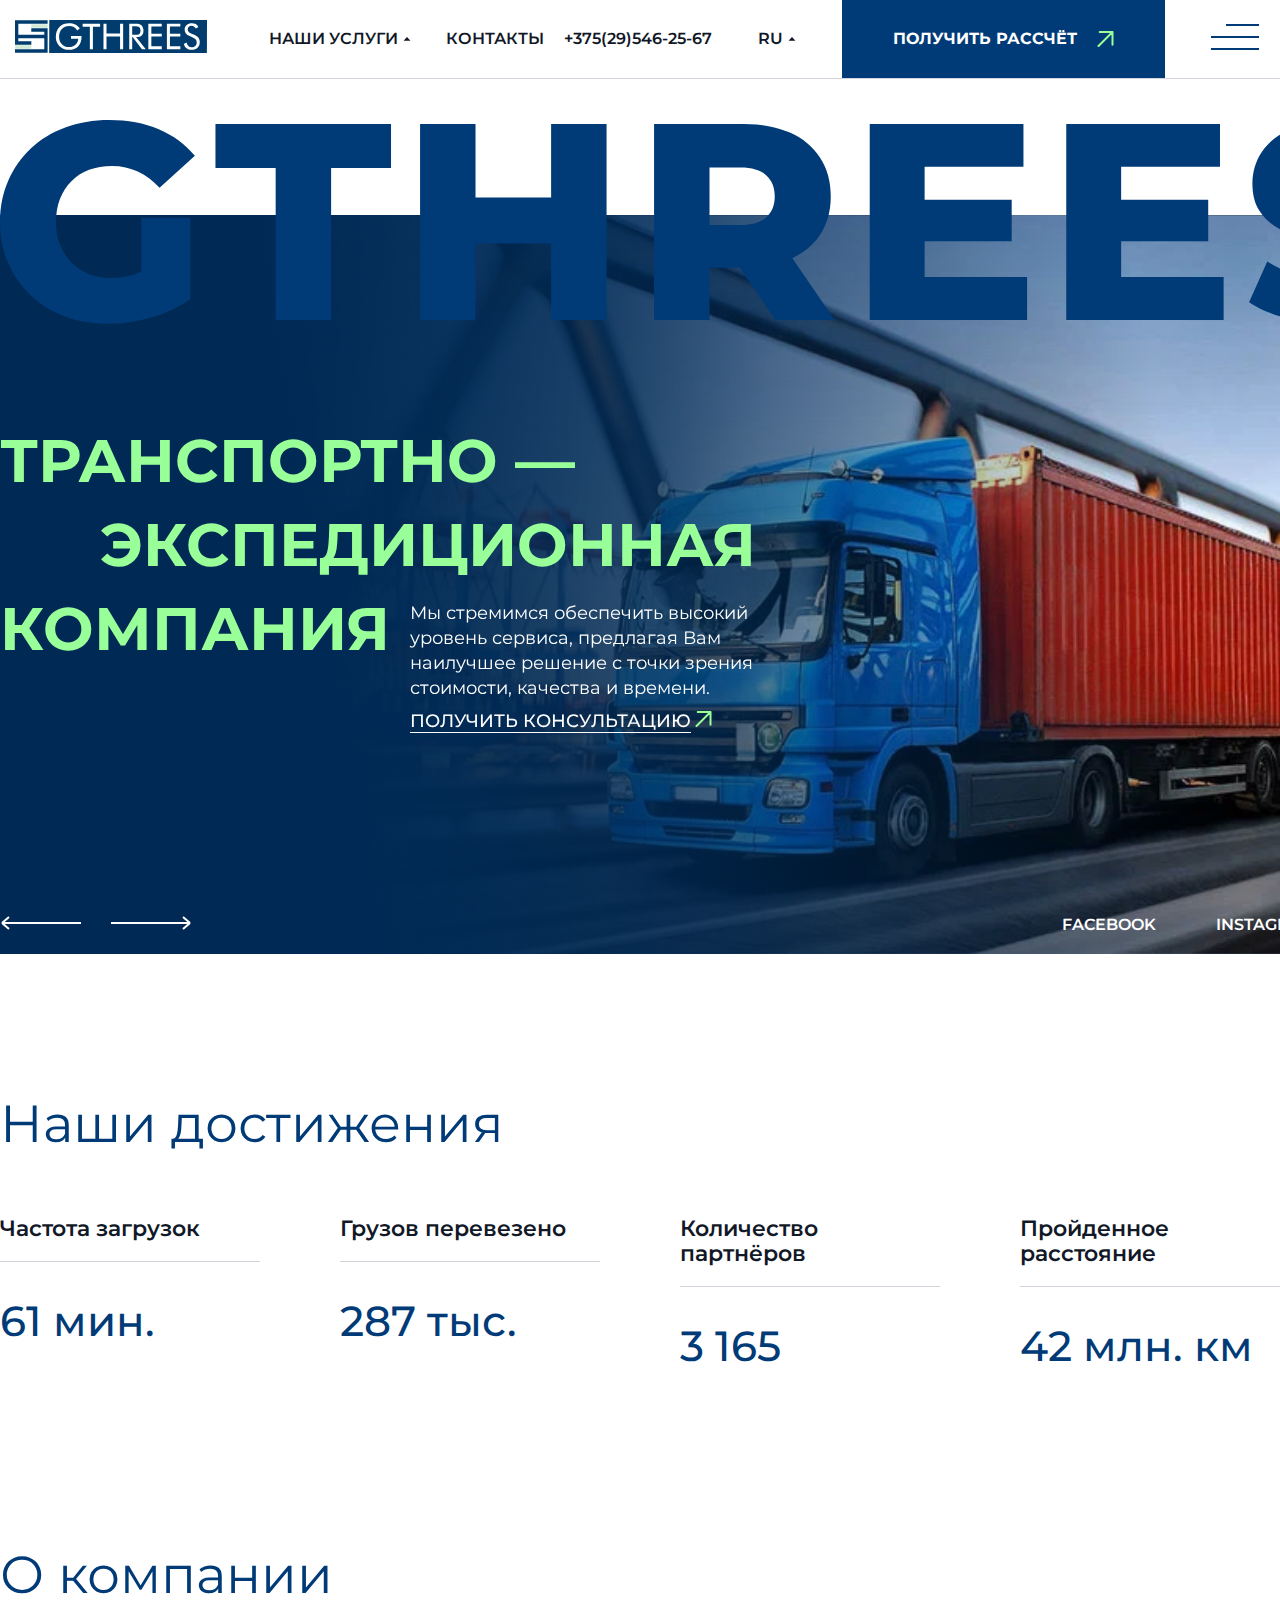
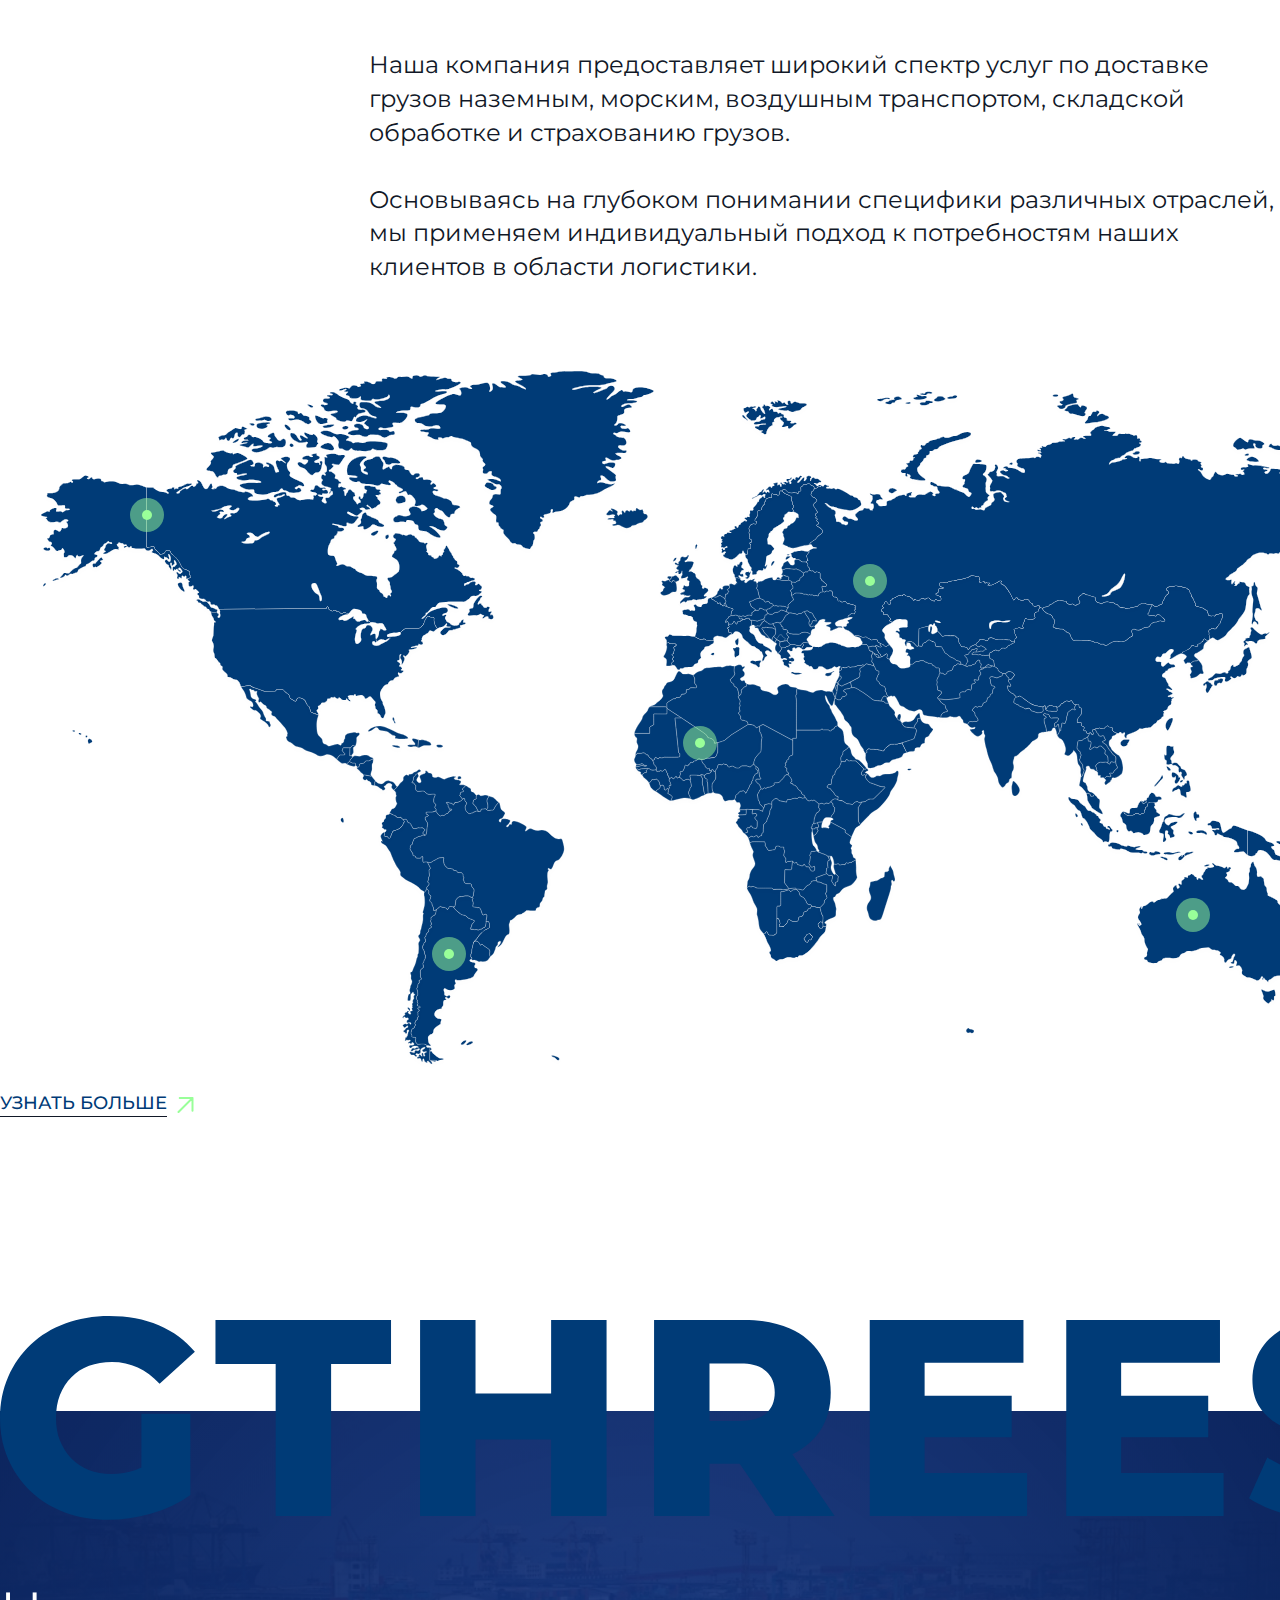
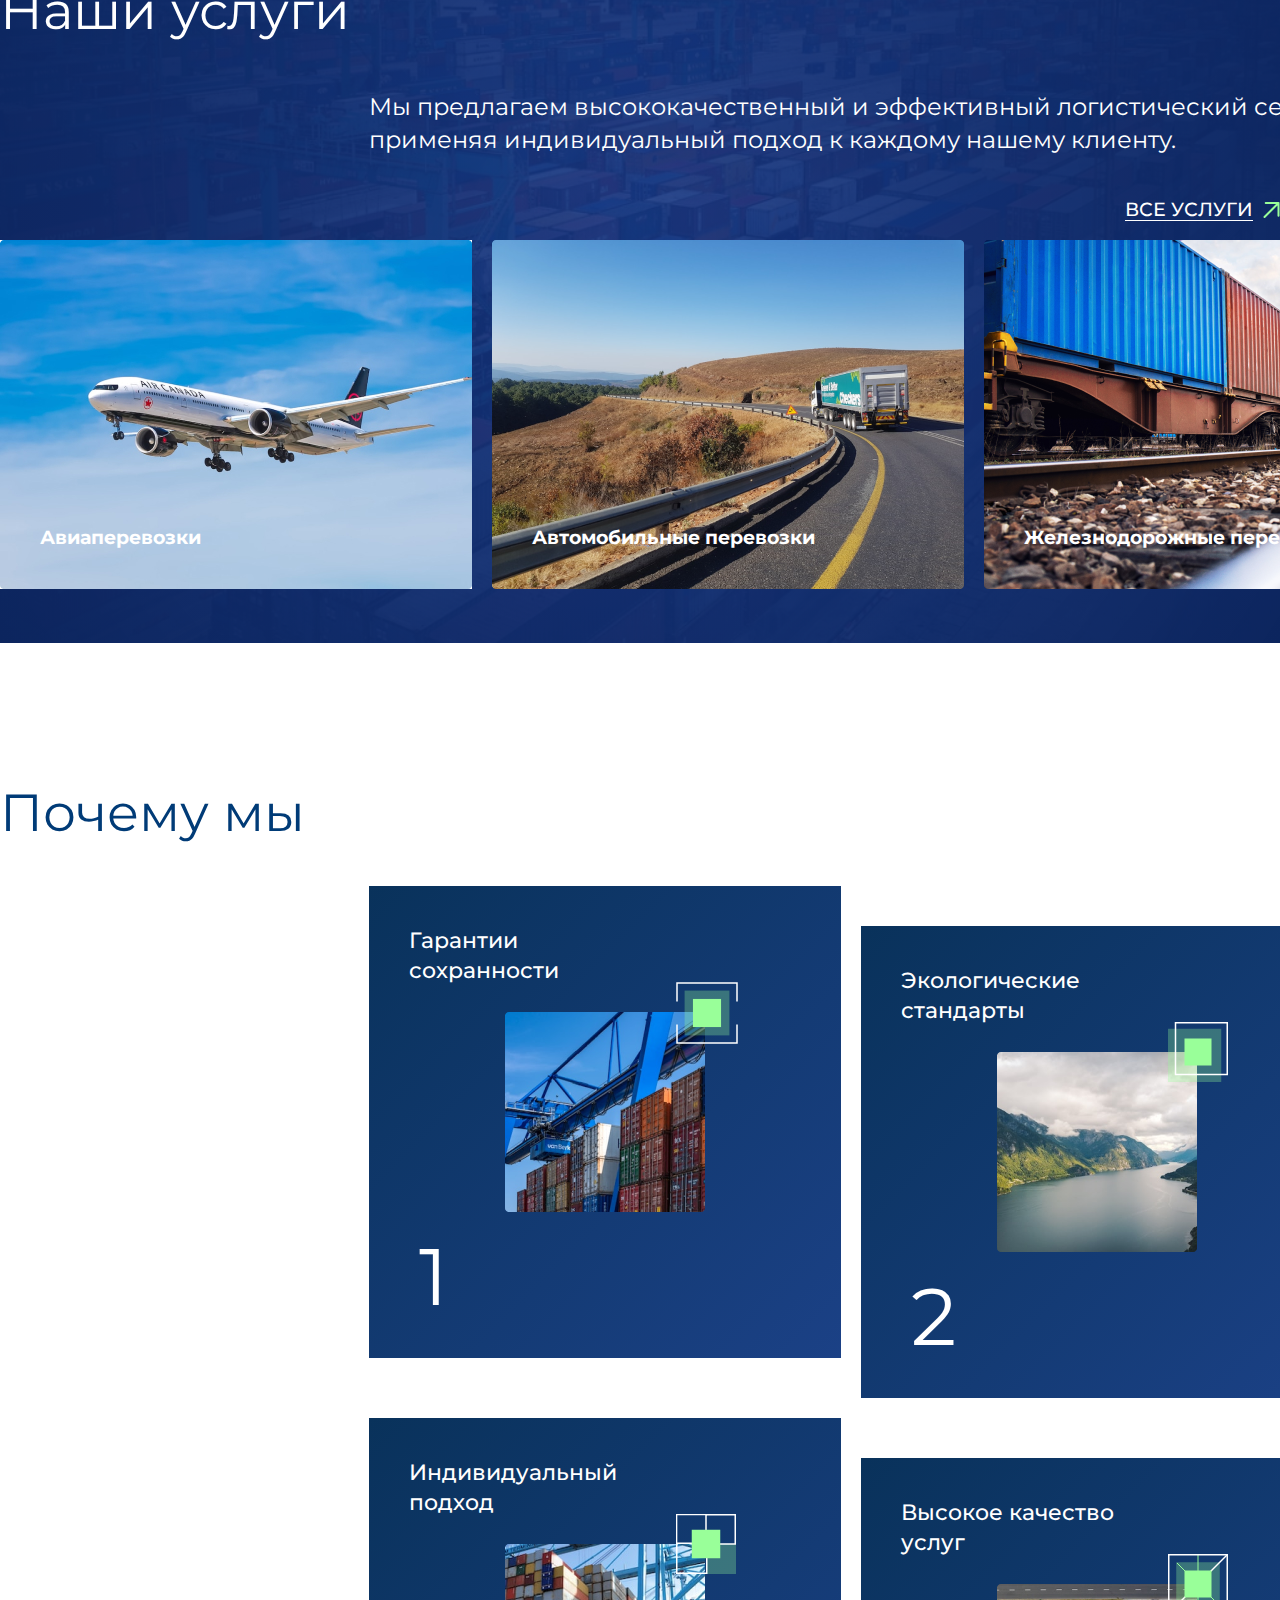
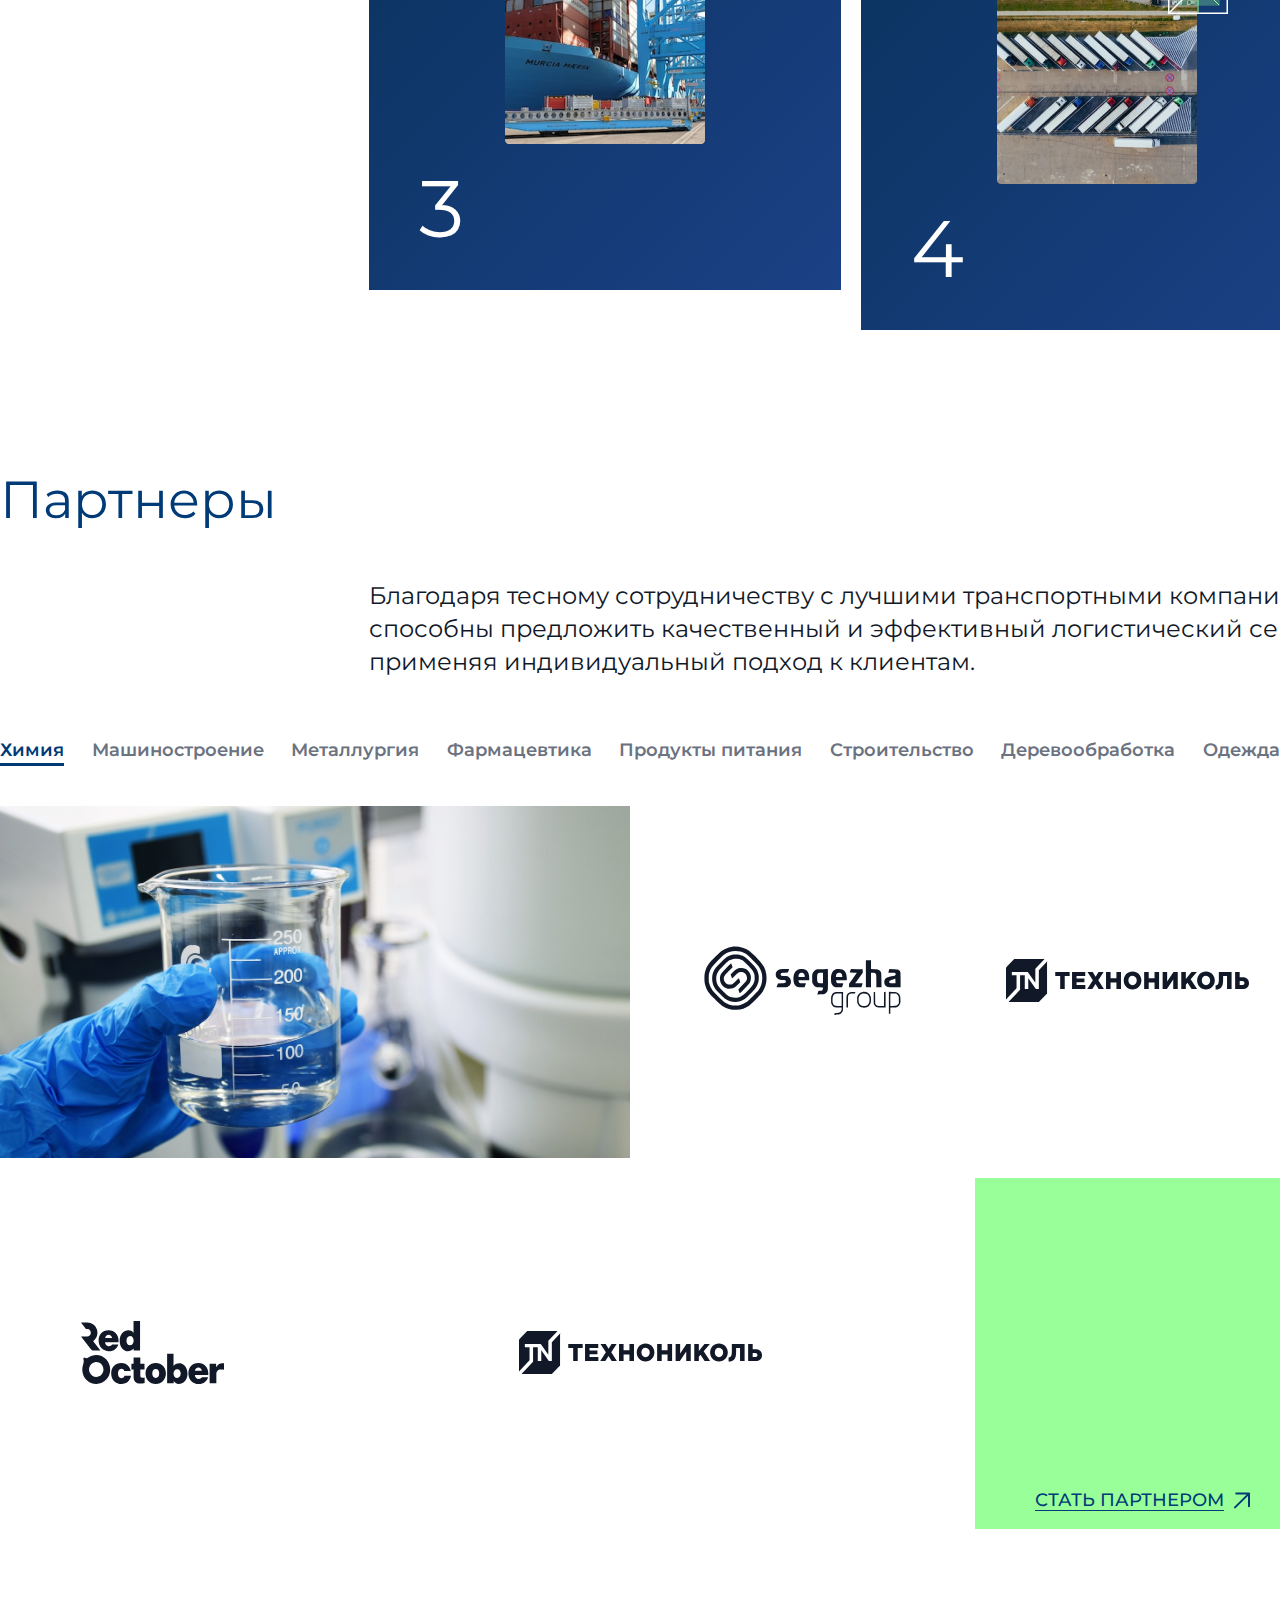
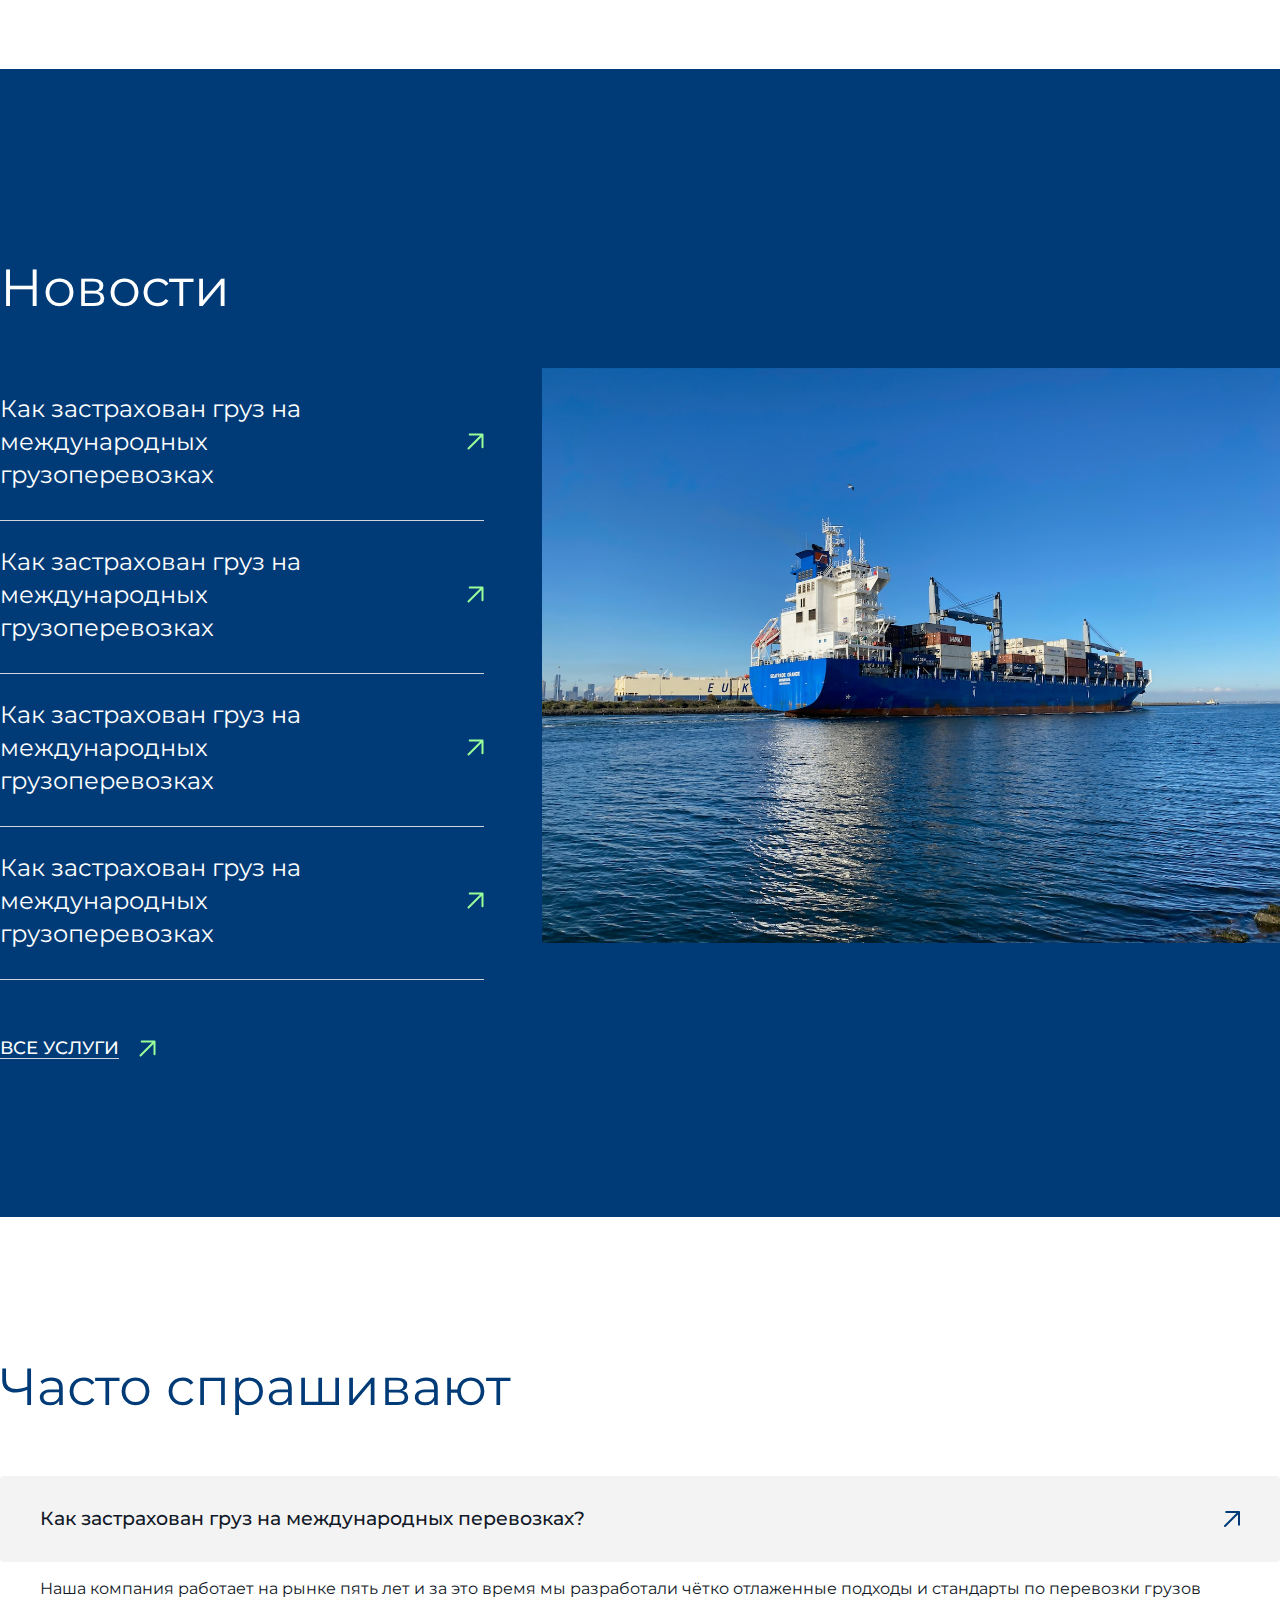
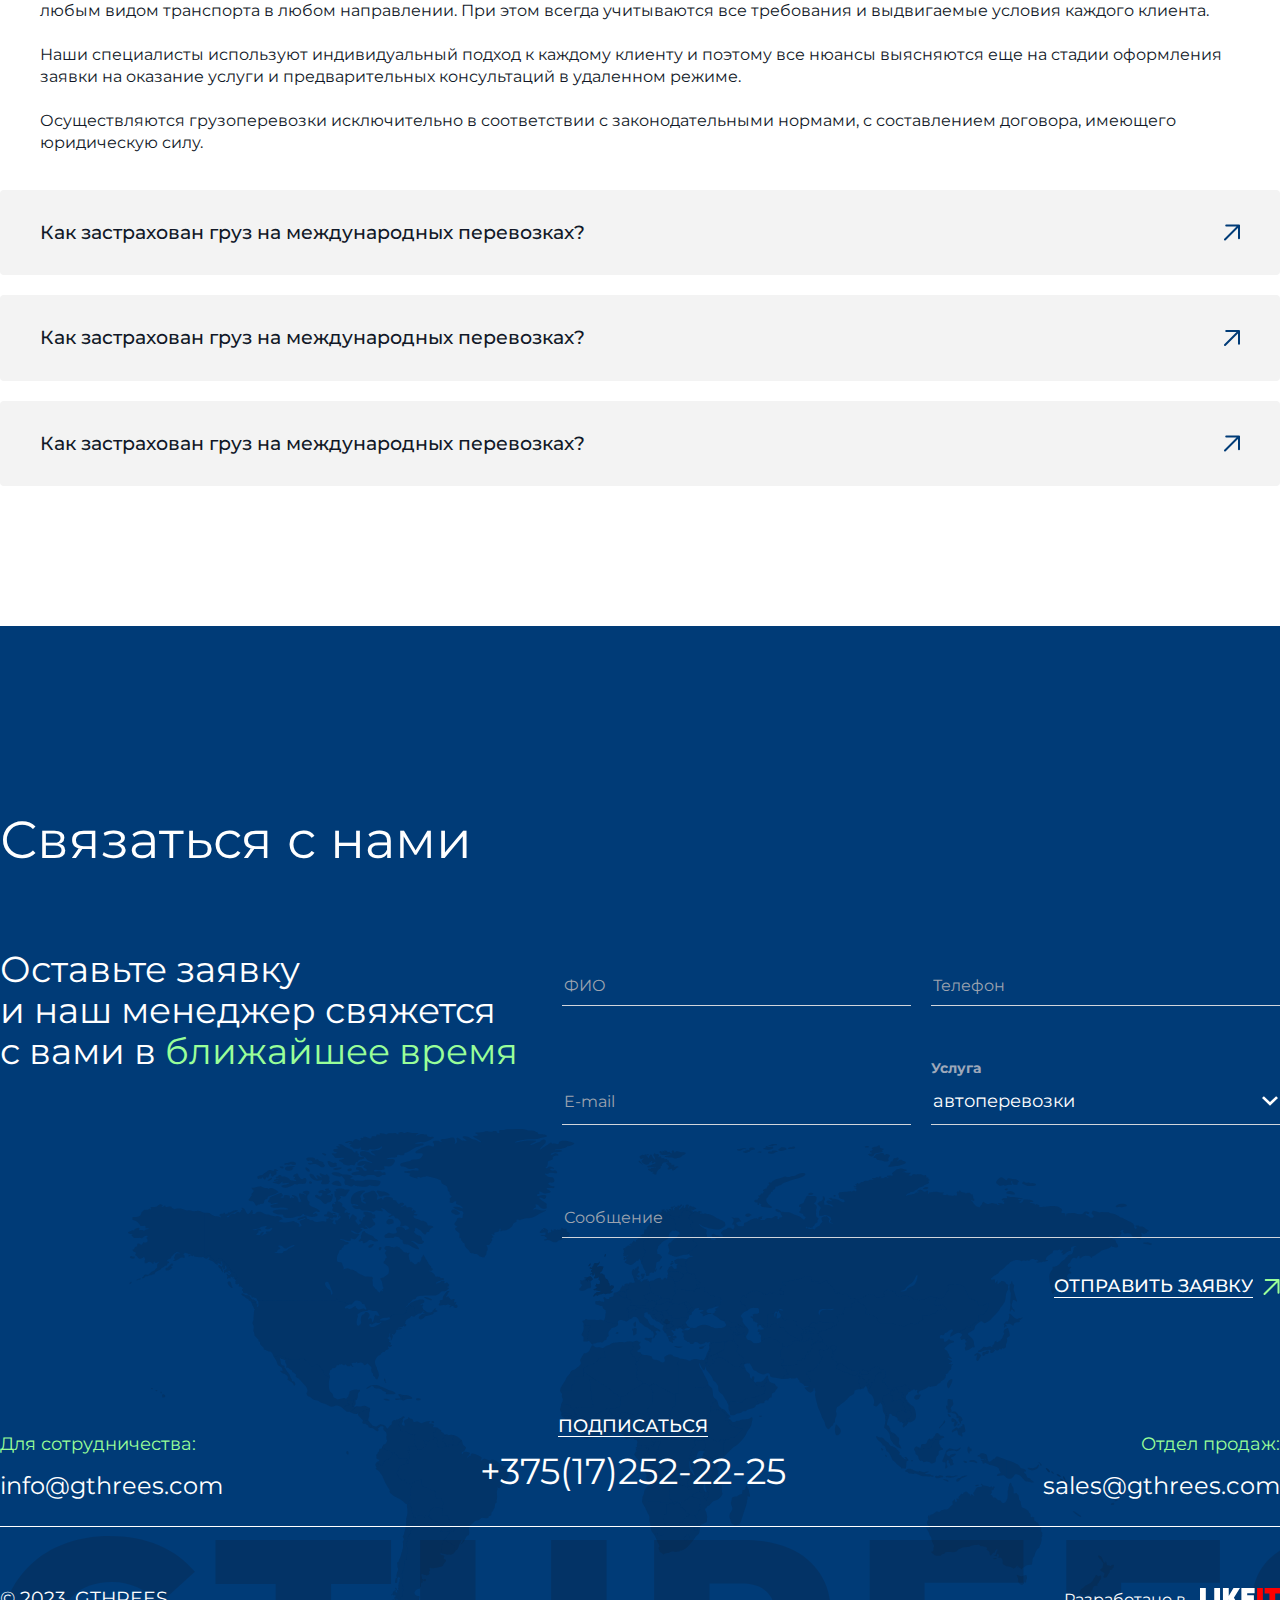
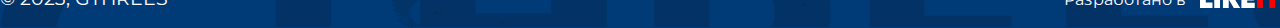
==== commit 4ed114a7: "..." ====
--- a/index.html
+++ b/index.html
@@ -250,35 +250,35 @@
                         </div>
                         <div class="cmp__map">
                             <div class="cmp__map-dot dot dot1">
-                                <div class="dot__text dot1__text">
+                                <div class="dot__text dot1__text mapleft">
                                     <h3 class="dot__text-title dot1__text-title">Загрузили</h3>
                                     <p class="dot__text-subtitle dot1__text-subtitle">96 т памперсов</p>
                                 </div>
                                 <img src="assets/img/icons/dot.svg" alt="" class="dot__image dot1__image">
                             </div>
                             <div class="cmp__map-dot dot dot2">
-                                <div class="dot__text dot2__text">
+                                <div class="dot__text dot2__text mapright">
                                     <h3 class="dot__text-title dot2__text-title">Доставили</h3>
                                     <p class="dot__text-subtitle dot2__text-subtitle">145 т пильменей</p>
                                 </div>
                                 <img src="assets/img/icons/dot.svg" alt="" class="dot__image dot2__image">
                             </div>
                             <div class="cmp__map-dot dot dot3">
-                                <div class="dot__text dot3__text">
+                                <div class="dot__text dot3__text mapleft">
                                     <h3 class="dot__text-title dot3__text-title">Получили</h3>
                                     <p class="dot__text-subtitle dot3__text-subtitle">Положительный отзыв</p>
                                 </div>
                                 <img src="assets/img/icons/dot.svg" alt="" class="dot__image dot3__image">
                             </div>
                             <div class="cmp__map-dot dot dot4">
-                                <div class="dot__text dot4__text">
+                                <div class="dot__text dot4__text mapright">
                                     <h3 class="dot__text-title dot4__text-title">Отследили</h3>
                                     <p class="dot__text-subtitle dot4__text-subtitle">Местоположение груза</p>
                                 </div>
                                 <img src="assets/img/icons/dot.svg" alt="" class="dot__image dot5__image">
                             </div>
                             <div class="cmp__map-dot dot dot5">
-                                <div class="dot__text dot5__text">
+                                <div class="dot__text dot5__text mapleft">
                                     <h3 class="dot__text-title dot5__text-title">Доставили</h3>
                                     <p class="dot__text-subtitle dot5__text-subtitle">145 т пильменей</p>
                                 </div>
@@ -349,8 +349,8 @@
                 <section class="we">
                     <div class="we__container wecont">
                         <h2 class="wecont__title">Почему мы</h2>
-                        <div class="wecont__cards">
-                            <div class="wecont__cards-card wcard">
+                        <div class="wecont__cards wcards">
+                            <div class="wecont__cards-card wcard wcard1">
                                 <div class="wcard__nothover">
                                     <h3 class="wcard__nothover-title">Гарантии сохранности</h3>
                                     <div class="wcard__nothover-picture">
@@ -367,7 +367,7 @@
                                         им приоритет в работе.</p>
                                 </div>
                             </div>
-                            <div class="wecont__cards-card wcard cardleft">
+                            <div class="wecont__cards-card wcard2 wcard cardleft">
                                 <div class="wcard__nothover">
                                     <h3 class="wcard__nothover-title">Экологические стандарты</h3>
                                     <div class="wcard__nothover-picture">
@@ -504,7 +504,7 @@
                             <div class="facont__items-accordeon accord">
                                 <a href="" class="accord__title aitem1">
                                     <h3 class="accord__title-text">Как застрахован груз на международных перевозках?</h3>
-                                    <img src="assets/img/icons/arrow.svg" alt="" class="accord__title-icon">
+                                    <img src="assets/img/icons/arrow-blue.svg" alt="" class="accord__title-icon">
                                     
                                 </a>
                                 <div class="accord__info ainfo1">
@@ -518,7 +518,7 @@
                             <div class="facont__items-accordeon accord">
                                 <a href="" class="accord__title aitem1">
                                     <h3 class="accord__title-text">Как застрахован груз на международных перевозках?</h3>
-                                    <img src="assets/img/icons/arrow.svg" alt="" class="accord__title-icon">
+                                    <img src="assets/img/icons/arrow-blue.svg" alt="" class="accord__title-icon">
                                 </a>
                                 <div class="accord__info ainfo2">
                                     <h3 class="accord__info-text">
@@ -531,7 +531,7 @@
                             <div class="facont__items-accordeon accord">
                                 <a href="" class="accord__title aitem1">
                                     <h3 class="accord__title-text">Как застрахован груз на международных перевозках?</h3>
-                                    <img src="assets/img/icons/arrow.svg" alt="" class="accord__title-icon">
+                                    <img src="assets/img/icons/arrow-blue.svg" alt="" class="accord__title-icon">
                                 </a>
                                 <div class="accord__info ainfo3">
                                     <h3 class="accord__info-text">
@@ -544,7 +544,7 @@
                             <div class="facont__items-accordeon accord">
                                 <a href="" class="accord__title aitem1">
                                     <h3 class="accord__title-text">Как застрахован груз на международных перевозках?</h3>
-                                    <img src="assets/img/icons/arrow.svg" alt="" class="accord__title-icon">
+                                    <img src="assets/img/icons/arrow-blue.svg" alt="" class="accord__title-icon">
                                 </a>
                                 <div class="accord__info ainfo4">
                                     <h3 class="accord__info-text">
--- a/assets/style/main-style.min.css
+++ b/assets/style/main-style.min.css
@@ -117,7 +117,7 @@
     max-width: 600px;
   }
 }
-@media (max-width: 414px) {
+@media (max-width: 500px) {
   .header .nav {
     max-width: 414px;
     justify-content: space-between;
@@ -126,7 +126,7 @@
 .header .nav__mobile {
   display: none;
 }
-@media (max-width: 414px) {
+@media (max-width: 500px) {
   .header .nav__mobile {
     display: block;
   }
@@ -140,7 +140,7 @@
 .header .nav__logo {
   margin-right: auto;
 }
-@media (max-width: 414px) {
+@media (max-width: 500px) {
   .header .nav__logo {
     display: none;
   }
@@ -155,7 +155,7 @@
   padding-right: 40px;
   display: flex;
 }
-@media (max-width: 414px) {
+@media (max-width: 500px) {
   .header .nav__menu {
     display: none;
   }
@@ -193,7 +193,7 @@
   align-items: center;
   margin-right: 40px;
 }
-@media (max-width: 414px) {
+@media (max-width: 500px) {
   .header .nav__language {
     display: none;
   }
@@ -219,7 +219,7 @@
   display: flex;
   margin-right: 40px;
 }
-@media (max-width: 414px) {
+@media (max-width: 500px) {
   .header .nav__button {
     padding-left: 21px;
     padding-right: 21px;
@@ -240,7 +240,7 @@
   font-weight: 700;
   text-transform: uppercase;
 }
-@media (max-width: 414px) {
+@media (max-width: 500px) {
   .header .nav__button-text {
     font-size: 14px;
     text-overflow: ellipsis;
@@ -291,7 +291,7 @@
   padding-top: 42px;
   overflow: hidden;
 }
-@media (max-width: 414px) {
+@media (max-width: 500px) {
   .welcome__upper {
     min-height: 60px;
   }
@@ -303,7 +303,12 @@
   background-size: cover;
   background-position: center;
 }
-@media (max-width: 414px) {
+@media (max-width: 1920px) {
+  .welcome .wbot {
+    height: unset;
+  }
+}
+@media (max-width: 500px) {
   .welcome .wbot {
     height: unset;
     background: radial-gradient(#003B77 #002A55);
@@ -329,7 +334,7 @@
     max-width: 600px;
   }
 }
-@media (max-width: 414px) {
+@media (max-width: 500px) {
   .welcome .wbot .wcont {
     max-width: 374px;
     margin-left: auto;
@@ -356,7 +361,7 @@
     width: 680px;
   }
 }
-@media (max-width: 414px) {
+@media (max-width: 500px) {
   .welcome .wbot .wcont__text {
     width: 524px;
     top: -35px;
@@ -385,7 +390,7 @@
     margin-left: 20px;
   }
 }
-@media (max-width: 414px) {
+@media (max-width: 500px) {
   .welcome .wbot .wcont__desc-title {
     margin-top: 60px;
     font-size: 34px;
@@ -419,7 +424,7 @@
   width: 360px;
   margin: 0;
 }
-@media (max-width: 414px) {
+@media (max-width: 500px) {
   .welcome .wbot .wcont__desc .servicelevel__text {
     margin-top: 62px;
   }
@@ -429,7 +434,7 @@
   display: flex;
   margin-top: 10px;
 }
-@media (max-width: 414px) {
+@media (max-width: 500px) {
   .welcome .wbot .wcont__desc .servicelevel__button {
     margin-top: 30px;
   }
@@ -487,6 +492,14 @@
   }
 }
 
+.efcompany {
+  position: relative;
+  top: 50px;
+}
+.efcompanybutton {
+  padding-top: 20px;
+}
+
 .achievements {
   width: 100%;
   margin: 140px 0px;
@@ -507,7 +520,7 @@
     max-width: 700px;
   }
 }
-@media (max-width: 414px) {
+@media (max-width: 500px) {
   .achievements .acont {
     max-width: 374px;
   }
@@ -519,7 +532,7 @@
   margin-bottom: 40px; /* Отступ снизу */
   text-align: left; /* Выравнивание текста по левому краю */
 }
-@media (max-width: 414px) {
+@media (max-width: 500px) {
   .achievements .acont__title {
     font-size: 36px;
   }
@@ -546,7 +559,7 @@
   border-bottom: 1px solid var(--color-gray2);
   padding-bottom: 20px;
 }
-@media (max-width: 414px) {
+@media (max-width: 500px) {
   .achievements .acont__cards-card--title {
     font-size: 16px;
   }
@@ -556,7 +569,7 @@
   font-size: 42px;
   font-weight: 500;
 }
-@media (max-width: 414px) {
+@media (max-width: 500px) {
   .achievements .acont__cards-card--number {
     font-size: 20px;
   }
@@ -615,7 +628,7 @@
     max-width: 700px;
   }
 }
-@media (max-width: 414px) {
+@media (max-width: 500px) {
   .company .cmp {
     max-width: 374px;
   }
@@ -634,7 +647,7 @@
   font-weight: 400;
   line-height: 33.6px;
 }
-@media (max-width: 414px) {
+@media (max-width: 500px) {
   .company .cmp__text-subtitle {
     padding: 0;
     font-size: 18px;
@@ -654,7 +667,7 @@
     width: 700px;
   }
 }
-@media (max-width: 414px) {
+@media (max-width: 500px) {
   .company .cmp__map-map {
     width: 100vw;
   }
@@ -663,11 +676,11 @@
   position: absolute;
 }
 .company .cmp__map .dot__text {
+  width: -moz-max-content;
+  width: max-content;
   position: absolute;
   background-color: var(--color-white);
   gap: 10px;
-  border-top-left-radius: 6px;
-  border-bottom-left-radius: 6px;
   box-shadow: 0px 2px 8px rgba(76, 123, 135, 0.2);
 }
 .company .cmp__map .dot__text-title {
@@ -684,12 +697,6 @@
   top: 190px;
   left: 130px;
 }
-.company .cmp__map .dot1__text {
-  width: 137px;
-  padding: 8px 12px 8px 12px;
-  top: -78px;
-  right: 18px;
-}
 .company .cmp__map-map {
   margin-top: 60px;
 }
@@ -698,7 +705,7 @@
   gap: 10px;
   align-items: center;
 }
-@media (max-width: 414px) {
+@media (max-width: 500px) {
   .company .cmp__link {
     margin-top: 20px;
   }
@@ -711,6 +718,79 @@
   border-bottom: solid 1px var(--color-text);
 }
 
+.mapleft {
+  position: absolute;
+  width: 137px;
+  padding-left: 8px;
+  padding-right: 8px;
+  top: -42px;
+  right: 16px;
+  border-top-left-radius: 6px;
+  border-bottom-left-radius: 6px;
+  border-top-right-radius: 6px;
+}
+
+.mapright {
+  position: absolute;
+  width: 137px;
+  padding-left: 8px;
+  padding-right: 8px;
+  top: -42px;
+  right: -118px;
+  border-top-right-radius: 6px;
+  border-bottom-right-radius: 6px;
+  border-top-left-radius: 6px;
+}
+
+.dot2 {
+  left: 853px;
+  top: 256px;
+}
+.dot3 {
+  left: 683px;
+  top: 418px;
+}
+
+.dot4 {
+  left: 1176px;
+  top: 590px;
+}
+.dot4__text {
+  left: 20px;
+}
+
+.dot5 {
+  left: 432px;
+  top: 629px;
+}
+
+.dot__text {
+  height: 62px;
+  display: flex;
+  flex-direction: column;
+}
+.dot__text-title {
+  margin-bottom: 0;
+  margin-top: 8px;
+}
+.dot__text-subtitle {
+  margin: 0;
+  margin-bottom: 8px;
+  text-overflow: ellipsis;
+  white-space: nowrap;
+  display: inline-block;
+}
+
+.dot:hover .dot__text {
+  visibility: visible;
+  opacity: 100%;
+  transition: ease-in-out 0.1s;
+}
+.dot__text {
+  opacity: 0;
+  visibility: hidden;
+}
+
 .scont {
   margin-top: 140px;
 }
@@ -719,10 +799,9 @@
   padding-top: 40px;
 }
 .scont__bottom {
-  background-color: #113385;
+  background: radial-gradient(circle, rgba(21, 54, 131, 0.9) 0%, rgb(12, 37, 94) 100%), url("/assets/img/images/containers.jpg"); /* Ссылка на изображение */
   background-position: center;
-  -o-object-fit: cover;
-     object-fit: cover;
+  background-size: cover;
 }
 .scont__bottom .serv {
   max-width: 1456px;
@@ -737,6 +816,11 @@
 @media (max-width: 768px) {
   .scont__bottom .serv {
     max-width: 700px;
+  }
+}
+@media (max-width: 500px) {
+  .scont__bottom .serv {
+    max-width: 374px;
   }
 }
 .scont__bottom .serv__image {
@@ -755,11 +839,24 @@
     width: 700px;
   }
 }
+@media (max-width: 500px) {
+  .scont__bottom .serv__image {
+    width: 414px;
+    top: -25px;
+    right: 22px;
+  }
+}
 .scont__bottom .serv__text-title {
   font-size: 52px;
   line-height: 72px;
   font-weight: 400;
   margin-top: -40px;
+}
+@media (max-width: 500px) {
+  .scont__bottom .serv__text-title {
+    font-size: 36px;
+    margin-top: 30px;
+  }
 }
 .scont__bottom .serv__text-subtitle {
   font-size: 24px;
@@ -773,9 +870,23 @@
     width: unset;
   }
 }
+@media (max-width: 500px) {
+  .scont__bottom .serv__text-subtitle {
+    margin-left: 0;
+    font-size: 18px;
+    line-height: 25px;
+  }
+}
 .scont__bottom .serv__link {
   display: flex;
   gap: 10px;
+  width: -moz-max-content;
+  width: max-content;
+  margin-left: auto;
+}
+.scont__bottom .serv__link-title {
+  font-weight: 500;
+  border-bottom: solid 1px var(--color-white);
 }
 .scont__bottom .serv__scroll .scrcards {
   display: flex;
@@ -784,6 +895,12 @@
 .scont__bottom .serv__scroll .scrcards__card {
   margin-bottom: 50px;
   position: relative;
+}
+@media (max-width: 500px) {
+  .scont__bottom .serv__scroll .scrcards__card-image {
+    max-width: 312px;
+    max-height: 231px;
+  }
 }
 .scont__bottom .serv__scroll .scrcards__card-text {
   margin: 0;
@@ -805,6 +922,7 @@
   transform: translateX(-50%);
 }
 
+/* XXL 2 */
 .we .wecont {
   max-width: 1456px;
   margin-left: auto;
@@ -815,6 +933,11 @@
 @media (max-width: 768px) {
   .we .wecont {
     max-width: 700px;
+  }
+}
+@media (max-width: 500px) {
+  .we .wecont {
+    max-width: 374px;
   }
 }
 .we .wecont__title {
@@ -833,6 +956,12 @@
   gap: 20px;
   margin-left: 369px;
 }
+@media (max-width: 500px) {
+  .we .wecont__cards {
+    grid-template-columns: repeat(1, 1fr);
+    margin: 0;
+  }
+}
 @media (max-width: 990px) {
   .we .wecont__cards {
     margin: 0;
@@ -864,6 +993,12 @@
 @media (max-width: 768px) {
   .we .wecont__cards .wcard__nothover {
     width: 350px;
+  }
+}
+@media (max-width: 500px) {
+  .we .wecont__cards .wcard__nothover {
+    width: 346px;
+    height: 329px;
   }
 }
 .we .wecont__cards .wcard__nothover-title {
@@ -875,6 +1010,13 @@
   margin-left: 40px;
   margin-top: 40px;
 }
+@media (max-width: 500px) {
+  .we .wecont__cards .wcard__nothover-title {
+    font-size: 15px;
+    width: -moz-min-content;
+    width: min-content;
+  }
+}
 .we .wecont__cards .wcard__nothover-picture {
   position: relative;
   padding-left: 136px;
@@ -887,10 +1029,29 @@
     position: relative;
   }
 }
+@media (max-width: 500px) {
+  .we .wecont__cards .wcard__nothover-picture {
+    padding-left: 100px;
+    padding-right: auto;
+    width: -moz-max-content;
+    width: max-content;
+  }
+}
+@media (max-width: 500px) {
+  .we .wecont__cards .wcard__nothover-picture--image {
+    width: 148px;
+    height: 148px;
+  }
+}
 .we .wecont__cards .wcard__nothover-picture--icon {
   position: absolute;
   left: 65%;
   top: -15%;
+}
+@media (max-width: 500px) {
+  .we .wecont__cards .wcard__nothover-picture--icon {
+    top: -20%;
+  }
 }
 .we .wecont__cards .wcard__nothover-number {
   font-size: 80px;
@@ -927,6 +1088,12 @@
     width: 350px;
   }
 }
+@media (max-width: 500px) {
+  .we .wecont__cards .wcard__hover {
+    width: 346px;
+    height: 329px;
+  }
+}
 .we .wecont__cards .wcard__hover-title {
   font-weight: 500;
   font-size: 22px;
@@ -948,6 +1115,17 @@
   margin-top: 40px;
 }
 
+@media (max-width: 500px) {
+  .wcard {
+    display: none;
+  }
+  .wcard1 {
+    display: block;
+  }
+  .wcard2 {
+    display: block;
+  }
+}
 /* Card */
 /* Card */
 .partners {
@@ -970,7 +1148,7 @@
     max-width: 700px;
   }
 }
-@media (max-width: 414px) {
+@media (max-width: 500px) {
   .partners .pcont {
     max-width: 374px;
   }
@@ -994,7 +1172,7 @@
     width: unset;
   }
 }
-@media (max-width: 414px) {
+@media (max-width: 500px) {
   .partners .pcont__text-subtitle {
     margin-left: 0;
     font-size: 18px;
@@ -1006,6 +1184,12 @@
   color: var(--color-accent);
   margin-top: 60px;
   gap: 54px;
+}
+@media (max-width: 1920px) {
+  .partners .pcont__nav {
+    justify-content: space-between;
+    gap: unset;
+  }
 }
 @media (max-width: 990px) {
   .partners .pcont__nav {
@@ -1029,7 +1213,7 @@
     font-size: 10px;
   }
 }
-@media (max-width: 414px) {
+@media (max-width: 500px) {
   .partners .pcont__nav-item {
     font-size: 18px;
   }
@@ -1046,7 +1230,7 @@
   display: grid;
   position: relative;
 }
-@media (max-width: 414px) {
+@media (max-width: 500px) {
   .partners .pcont__col {
     grid-template-columns: repeat(2, 1fr);
   }
@@ -1055,7 +1239,7 @@
   min-height: 349px;
   background-color: var(--color-gray1);
 }
-@media (max-width: 414px) {
+@media (max-width: 500px) {
   .partners .pcont__col-item {
     min-height: 182px;
     min-width: 182px;
@@ -1065,7 +1249,7 @@
   margin-left: auto;
   margin-right: auto;
 }
-@media (max-width: 414px) {
+@media (max-width: 500px) {
   .partners .pcont__col-item--image {
     max-width: 100px;
   }
@@ -1078,7 +1262,7 @@
   margin-left: auto;
   margin-right: auto;
 }
-@media (max-width: 414px) {
+@media (max-width: 500px) {
   .partners .pcont__col .it2 {
     height: unset;
   }
@@ -1091,7 +1275,7 @@
   margin-left: auto;
   margin-right: auto;
 }
-@media (max-width: 414px) {
+@media (max-width: 500px) {
   .partners .pcont__col .it3 {
     height: unset;
   }
@@ -1104,7 +1288,7 @@
   margin-left: auto;
   margin-right: auto;
 }
-@media (max-width: 414px) {
+@media (max-width: 500px) {
   .partners .pcont__col .it4 {
     height: unset;
     grid-row: 4;
@@ -1116,7 +1300,7 @@
   background-size: cover;
   grid-column: span 2;
 }
-@media (max-width: 414px) {
+@media (max-width: 500px) {
   .partners .pcont__col .it1 {
     height: 182px;
   }
@@ -1129,7 +1313,7 @@
   margin-left: auto;
   margin-right: auto;
 }
-@media (max-width: 414px) {
+@media (max-width: 500px) {
   .partners .pcont__col .it5 {
     height: unset;
     grid-column: span 2;
@@ -1142,7 +1326,7 @@
   max-width: 349px;
   gap: 10px;
 }
-@media (max-width: 414px) {
+@media (max-width: 500px) {
   .partners .pcont__col .it6 {
     max-height: 182px;
   }
@@ -1153,7 +1337,7 @@
   display: flex;
   margin-top: 294px;
 }
-@media (max-width: 414px) {
+@media (max-width: 500px) {
   .partners .pcont__col .bubilda {
     position: absolute;
     right: 12%;
@@ -1194,7 +1378,7 @@
     max-width: 700px;
   }
 }
-@media (max-width: 414px) {
+@media (max-width: 500px) {
   .news .ncont {
     max-width: 374px;
     padding-top: 80px;
@@ -1222,7 +1406,7 @@
 .news .ncont__news .necards__items {
   margin-right: 58px;
 }
-@media (max-width: 414px) {
+@media (max-width: 500px) {
   .news .ncont__news .necards__items {
     margin: 0;
   }
@@ -1238,7 +1422,7 @@
   line-height: 33px;
   margin-right: 40px;
 }
-@media (max-width: 414px) {
+@media (max-width: 500px) {
   .news .ncont__news .necards__items-item--title {
     font-size: 18px;
     line-height: 25px;
@@ -1277,7 +1461,7 @@
     max-width: 700px;
   }
 }
-@media (max-width: 414px) {
+@media (max-width: 500px) {
   .faq .facont {
     max-width: 374px;
   }
@@ -1288,7 +1472,7 @@
   font-weight: 400;
   margin-bottom: 60px;
 }
-@media (max-width: 414px) {
+@media (max-width: 500px) {
   .faq .facont__title {
     font-size: 36px;
   }
@@ -1298,7 +1482,7 @@
   flex-direction: column;
   gap: 20px;
 }
-@media (max-width: 414px) {
+@media (max-width: 500px) {
   .faq .facont__items {
     gap: 16px;
   }
@@ -1311,7 +1495,7 @@
   border-radius: 4px;
   justify-content: space-between;
 }
-@media (max-width: 414px) {
+@media (max-width: 500px) {
   .faq .facont__items .accord__title {
     padding-left: 0px;
     padding-right: 0px;
@@ -1323,7 +1507,7 @@
   margin-bottom: 32px;
   font-weight: 500;
 }
-@media (max-width: 414px) {
+@media (max-width: 500px) {
   .faq .facont__items .accord__title-text {
     margin-top: 20px;
     margin-bottom: 20px;
@@ -1331,7 +1515,7 @@
     padding-right: 20px;
   }
 }
-@media (max-width: 414px) {
+@media (max-width: 500px) {
   .faq .facont__items .accord__title-icon {
     margin-bottom: auto;
     margin-top: 20px;
@@ -1342,7 +1526,7 @@
   padding-right: 40px;
   padding-left: 40px;
 }
-@media (max-width: 414px) {
+@media (max-width: 500px) {
   .faq .facont__items .accord__info {
     padding-left: 0;
     padding-right: 0;
@@ -1388,6 +1572,21 @@
   padding-top: 42px;
   overflow: hidden;
 }
+@media (max-width: 500px) {
+  .aboutcompany .company__upper {
+    padding-top: 15px;
+  }
+}
+@media (max-width: 500px) {
+  .aboutcompany .company__upper-text {
+    margin-left: 20px;
+    font-size: 34px;
+    color: var(--color-accent);
+    font-weight: 800;
+    text-transform: uppercase;
+    padding-bottom: 20px;
+  }
+}
 .aboutcompany .cbot {
   height: 590px;
   position: relative;
@@ -1400,11 +1599,28 @@
   margin-right: auto;
   margin-left: auto;
 }
+@media (max-width: 990px) {
+  .aboutcompany .cbot .ccont {
+    max-width: 80vw;
+  }
+}
+@media (max-width: 500px) {
+  .aboutcompany .cbot .ccont {
+    max-width: 374px;
+  }
+}
 .aboutcompany .cbot .ccont__text {
   display: flex;
   margin: auto;
   top: -95px;
   position: relative;
+}
+@media (max-width: 500px) {
+  .aboutcompany .cbot .ccont__text {
+    width: 414px;
+    top: -30px;
+    right: 20px;
+  }
 }
 .aboutcompany .cbot .ccont__desc {
   position: relative;
@@ -1432,6 +1648,11 @@
   width: 360px;
   margin: 0;
 }
+@media (max-width: 500px) {
+  .aboutcompany .cbot .ccont__desc .effective__text {
+    margin-top: 100px;
+  }
+}
 .aboutcompany .cbot .ccont__desc .effective__button {
   gap: 10px;
   display: flex;
@@ -1480,6 +1701,14 @@
   top: -240px;
 }
 
+.efcompany {
+  position: relative;
+  top: 50px;
+}
+.efcompanybutton {
+  padding-top: 20px;
+}
+
 .objectives .obcont {
   max-width: 1456px;
   margin-left: auto;
@@ -1487,32 +1716,66 @@
   margin-top: 140px;
   margin-bottom: 140px;
 }
+@media (max-width: 500px) {
+  .objectives .obcont {
+    max-width: 374px;
+  }
+}
 .objectives .obcont__text {
   display: flex;
   align-items: center;
   margin-left: 846px;
   position: relative;
 }
+@media (max-width: 500px) {
+  .objectives .obcont__text {
+    margin-left: 0;
+  }
+}
 .objectives .obcont__text-title {
   color: var(--color-text);
   font-weight: 400;
   z-index: 20;
   width: 664px;
+}
+@media (max-width: 500px) {
+  .objectives .obcont__text-title {
+    font-size: 22px;
+    font-weight: 400;
+    line-height: 30px;
+  }
 }
 .objectives .obcont__text-image {
   position: absolute;
   left: -50px;
 }
+@media (max-width: 500px) {
+  .objectives .obcont__text-image {
+    width: 130px;
+    top: 30px;
+    left: 0;
+  }
+}
 
 .vision .vcont {
   max-width: 1456px;
   margin-left: auto;
   margin-right: auto;
 }
+@media (max-width: 500px) {
+  .vision .vcont {
+    max-width: 374px;
+  }
+}
 .vision .vcont__title {
   font-size: 52px;
   font-weight: 400;
   color: var(--color-accent);
+}
+@media (max-width: 500px) {
+  .vision .vcont__title {
+    font-size: 36px;
+  }
 }
 .vision .vcont__text {
   margin-left: 355px;
@@ -1521,13 +1784,47 @@
   color: var(--color-text);
   align-items: start;
 }
+@media (max-width: 500px) {
+  .vision .vcont__text {
+    margin-left: 0;
+  }
+}
 .vision .vcont__text-title {
   font-size: 26px;
   font-weight: 500;
+}
+@media (max-width: 500px) {
+  .vision .vcont__text-title {
+    font-size: 18px;
+  }
 }
 .vision .vcont__text-subtitle {
   font-size: 16px;
   line-height: 22px;
+}
+@media (max-width: 500px) {
+  .vision .vcont__text-subtitle {
+    font-size: 14px;
+    line-height: 19px;
+  }
+}
+@media (max-width: 500px) {
+  .vision .vcont__images {
+    flex-direction: column-reverse;
+    display: flex;
+    gap: 16px;
+  }
+}
+@media (max-width: 500px) {
+  .vision .vcont__images-large {
+    width: 312px;
+  }
+}
+@media (max-width: 500px) {
+  .vision .vcont__images-small {
+    width: 156px;
+    margin-left: auto;
+  }
 }
 .vision .vcont__target {
   margin-top: 40px;
@@ -1535,18 +1832,40 @@
   color: var(--color-text);
   margin-bottom: 140px;
 }
+@media (max-width: 500px) {
+  .vision .vcont__target {
+    margin-left: 0;
+  }
+}
 .vision .vcont__target-title {
   margin-bottom: 30px;
   font-size: 26px;
   font-weight: 500;
 }
+@media (max-width: 500px) {
+  .vision .vcont__target-title {
+    font-size: 18px;
+    margin-bottom: 20px;
+  }
+}
 .vision .vcont__target-subtitle {
   display: flex;
+}
+@media (max-width: 500px) {
+  .vision .vcont__target-subtitle {
+    display: block;
+  }
 }
 .vision .vcont__target-subtitle--text {
   font-weight: 400;
   font-size: 16px;
   line-height: 22px;
+}
+@media (max-width: 500px) {
+  .vision .vcont__target-subtitle--text {
+    font-size: 14px;
+    line-height: 19px;
+  }
 }
 
 .strategy {
@@ -1555,16 +1874,35 @@
   margin-top: 140px;
   padding-bottom: 140px;
 }
+@media (max-width: 500px) {
+  .strategy {
+    margin-top: 60px;
+    margin-bottom: 60px;
+  }
+}
 .strategy .stcont {
   max-width: 1456px;
   margin-left: auto;
   margin-right: auto;
   position: relative;
 }
+@media (max-width: 500px) {
+  .strategy .stcont {
+    max-width: 374px;
+    position: relative;
+    bottom: 60px;
+  }
+}
 .strategy .stcont__title {
   font-size: 52px;
   font-weight: 400;
 }
+@media (max-width: 500px) {
+  .strategy .stcont__title {
+    font-size: 36px;
+    font-weight: 400;
+  }
+}
 .strategy .stcont__scroller {
   margin-top: 60px;
 }
@@ -1573,28 +1911,58 @@
   display: flex;
   position: relative;
   gap: 20px;
+}
+@media (max-width: 500px) {
+  .strategy .stcont__scroller .scrollerim {
+    margin-left: 0;
+  }
 }
 .strategy .stcont__scroller .scrollerim .currentim {
   width: 595px;
   height: 520px;
 }
+@media (max-width: 500px) {
+  .strategy .stcont__scroller .scrollerim .currentim {
+    width: 312px;
+    height: 231px;
+  }
+}
 .strategy .stcont__scroller .scrollerim .nci {
   margin-bottom: 215px;
+}
+@media (max-width: 500px) {
+  .strategy .stcont__scroller .scrollerim__images {
+    width: 321px;
+    height: 231px;
+  }
 }
 .strategy .stcont__text {
   position: absolute;
   bottom: -50px;
 }
+@media (max-width: 500px) {
+  .strategy .stcont__text {
+    top: 400px;
+  }
+}
 .strategy .stcont__text-title {
   font-size: 36px;
   width: 718px;
   font-weight: 400;
 }
+@media (max-width: 500px) {
+  .strategy .stcont__text-title {
+    font-size: 22px;
+    width: 328px;
+    margin-top: 24px;
+  }
+}
 .strategy .stcont__text-button {
   display: flex;
   gap: 10px;
 }
 .strategy .stcont__text-button--title {
+  font-weight: 400;
   border-bottom: 1px solid var(--color-white);
 }
 .managment .macont {
@@ -1603,6 +1971,14 @@
   margin-bottom: 140px;
   margin-top: 140px;
 }
+@media (max-width: 500px) {
+  .managment .macont {
+    min-width: 374px;
+    max-width: 374px;
+    margin-left: auto;
+    margin-right: auto;
+  }
+}
 .managment .macont__title {
   font-size: 52px;
   font-weight: 400;
@@ -1615,6 +1991,16 @@
   display: flex;
   position: relative;
   background-color: var(--color-accent);
+}
+@media (max-width: 500px) {
+  .managment .macont .manag {
+    height: unset;
+  }
+}
+@media (max-width: 500px) {
+  .managment .macont .manag {
+    flex-direction: column;
+  }
 }
 .managment .macont .manag__line {
   position: absolute;
@@ -1622,6 +2008,14 @@
   z-index: 2;
   top: 20px;
 }
+@media (max-width: 500px) {
+  .managment .macont .manag__line {
+    position: absolute;
+    left: 169px;
+    z-index: 2;
+    top: 6px;
+  }
+}
 .managment .macont .manag__line-text {
   border-bottom: solid 1px var(--color-white);
   min-width: 1021px;
@@ -1633,44 +2027,118 @@
   z-index: 0;
   position: relative;
 }
+@media (max-width: 500px) {
+  .managment .macont .manag__photo-image {
+    width: 374px;
+    height: 460px;
+  }
+}
 .managment .macont .manag__photo-text {
+  font-weight: 400;
   position: absolute;
   bottom: 0;
   width: 169px;
   left: 40px;
 }
+@media (max-width: 500px) {
+  .managment .macont .manag__photo-text {
+    top: 383px;
+  }
+}
 .managment .macont .manag__info {
   margin-top: 120px;
   margin-left: 20px;
+}
+@media (max-width: 500px) {
+  .managment .macont .manag__info {
+    margin-left: 20px;
+  }
+}
+@media (max-width: 500px) {
+  .managment .macont .manag__info {
+    margin-top: 20px;
+  }
 }
 .managment .macont .manag__info-name {
   font-size: 48px;
   line-height: 37px;
   font-weight: 600;
 }
+@media (max-width: 500px) {
+  .managment .macont .manag__info-name {
+    display: none;
+  }
+}
+.managment .macont .manag__info-mobile {
+  display: none;
+  font-size: 48px;
+  line-height: 37px;
+  font-weight: 600;
+}
+@media (max-width: 500px) {
+  .managment .macont .manag__info-mobile {
+    margin: 0;
+    font-size: 36px;
+    white-space: nowrap;
+    display: block;
+  }
+}
 .managment .macont .manag__info .mantext {
   display: flex;
+}
+@media (max-width: 500px) {
+  .managment .macont .manag__info .mantext {
+    flex-direction: column;
+  }
 }
 .managment .macont .manag__info .mantext__quot {
   margin-bottom: auto;
   margin-top: 18px;
   margin-right: 19px;
 }
+@media (max-width: 500px) {
+  .managment .macont .manag__info .mantext__quot {
+    margin: 0;
+    margin-top: 20px;
+    width: 25px;
+    position: relative;
+    right: 10px;
+  }
+}
 .managment .macont .manag__info .mantext__text {
   font-size: 16px;
   font-weight: 400;
   line-height: 22px;
   width: 768px;
+}
+@media (max-width: 500px) {
+  .managment .macont .manag__info .mantext__text {
+    width: unset;
+    line-height: 20px;
+  }
 }
 .managment .macont .manag__info-sign {
   width: 364px;
   margin-left: 477px;
   margin-top: 122px;
 }
+@media (max-width: 500px) {
+  .managment .macont .manag__info-sign {
+    margin: 0;
+    width: 194px;
+    margin-left: 140px;
+    margin-bottom: 20px;
+  }
+}
 
 .history {
   margin-top: 140px;
   margin-bottom: 140px;
+}
+@media (max-width: 500px) {
+  .history {
+    display: none;
+  }
 }
 .history .hcont {
   max-width: 1456px;
@@ -1751,6 +2219,11 @@
   margin-right: auto;
   margin-left: auto;
 }
+@media (max-width: 500px) {
+  .servgen .cbot .ccont {
+    max-width: 374px;
+  }
+}
 .servgen .cbot .ccont__text {
   display: flex;
   margin: auto;
@@ -1760,6 +2233,11 @@
 .servgen .cbot .ccont__desc {
   position: relative;
   padding-top: 131px;
+}
+@media (max-width: 500px) {
+  .servgen .cbot .ccont__desc {
+    padding-top: 40px;
+  }
 }
 .servgen .cbot .ccont__desc-title {
   margin: 0;
@@ -1784,6 +2262,11 @@
   padding-top: 60px;
   padding-bottom: 40px;
 }
+@media (max-width: 500px) {
+  .servgen .cbot .ccont__desc .effective__title {
+    font-size: 30px;
+  }
+}
 .servgen .cbot .ccont__desc .effective__text {
   font-weight: 400;
   font-size: 18px;
@@ -1791,6 +2274,15 @@
   width: 718px;
   margin: 0;
 }
+@media (max-width: 500px) {
+  .servgen .cbot .ccont__desc .effective__text {
+    width: unset;
+    font-size: 16px;
+    font-weight: 400;
+    line-height: 22px;
+    margin-top: 50px;
+  }
+}
 .servgen .cbot .ccont__desc .effective__button {
   gap: 10px;
   display: flex;
@@ -1810,6 +2302,11 @@
   margin-top: 90px;
   padding-bottom: 20px;
   position: relative;
+}
+@media (max-width: 500px) {
+  .servgen .cbot .ccont .cbut {
+    display: none;
+  }
 }
 .servgen .cbot .ccont .cbut__slider {
   margin-right: 870px;
@@ -1868,6 +2365,11 @@
   margin-top: 140px;
   margin-bottom: 140px;
 }
+@media (max-width: 500px) {
+  .servitems .sercont {
+    max-width: 374px;
+  }
+}
 .servitems .sercont__title {
   color: var(--color-accent);
   font-size: 48px;
@@ -1879,17 +2381,32 @@
   grid-template-rows: repeat(1, 3fr);
   gap: 20px;
 }
+@media (max-width: 500px) {
+  .servitems .sercont .srcards {
+    display: flex;
+  }
+}
 .servitems .sercont .srcards__card {
   position: relative;
 }
 .servitems .sercont .srcards__card:hover .srdef {
   display: none;
+}
+@media (max-width: 500px) {
+  .servitems .sercont .srcards__card:hover .srdef {
+    display: flex;
+  }
 }
 .servitems .sercont .srcards__card:hover .srhov {
   display: flex;
   flex-direction: column;
   justify-content: space-between;
   cursor: pointer;
+}
+@media (max-width: 500px) {
+  .servitems .sercont .srcards__card:hover .srhov {
+    display: none;
+  }
 }
 .servitems .sercont .srcards__card .srdef {
   display: flex;
@@ -1901,20 +2418,52 @@
   height: 502px;
   padding: 30px;
 }
+@media (max-width: 500px) {
+  .servitems .sercont .srcards__card .srdef {
+    max-width: 312px;
+    height: 303px;
+  }
+}
+@media (max-width: 500px) {
+  .servitems .sercont .srcards__card .srdef {
+    padding: 15px;
+  }
+}
 .servitems .sercont .srcards__card .srdef__title {
   font-size: 26px;
   font-weight: 500;
+}
+@media (max-width: 500px) {
+  .servitems .sercont .srcards__card .srdef__title {
+    font-size: 18px;
+    font-weight: 500;
+    line-height: 25px;
+  }
 }
 .servitems .sercont .srcards__card .srdef__image {
   max-width: 412px;
   max-height: 220px;
   min-height: 220px;
+}
+@media (max-width: 500px) {
+  .servitems .sercont .srcards__card .srdef__image {
+    max-width: 262px;
+    max-height: 145px;
+    min-height: 0;
+  }
 }
 .servitems .sercont .srcards__card .srdef__image-image {
   -o-object-fit: cover;
      object-fit: cover;
   width: 412px;
   height: 220px;
+}
+@media (max-width: 500px) {
+  .servitems .sercont .srcards__card .srdef__image-image {
+    max-width: 262px;
+    max-height: 145px;
+    min-height: 0;
+  }
 }
 .servitems .sercont .srcards__card .srhov {
   border-radius: 4px;
@@ -2024,6 +2573,11 @@
   margin-right: auto;
   margin-left: auto;
 }
+@media (max-width: 500px) {
+  .newsgen .cbot .ccont {
+    max-width: 374px;
+  }
+}
 .newsgen .cbot .ccont__text {
   display: flex;
   margin: auto;
@@ -2052,12 +2606,25 @@
   margin: 0px 0 0 0;
   padding-bottom: 40px;
 }
+@media (max-width: 500px) {
+  .newsgen .cbot .ccont__desc .effective {
+    padding-top: 0;
+    margin-top: 50px;
+  }
+}
 .newsgen .cbot .ccont__desc .effective__title {
   text-transform: uppercase;
   font-size: 60px;
   margin: 0;
   padding-bottom: 40px;
 }
+@media (max-width: 500px) {
+  .newsgen .cbot .ccont__desc .effective__title {
+    font-size: 34px;
+    position: relative;
+    bottom: 100px;
+  }
+}
 .newsgen .cbot .ccont__desc .effective__text {
   font-weight: 400;
   font-size: 18px;
@@ -2065,6 +2632,13 @@
   width: 718px;
   margin: 0;
 }
+@media (max-width: 500px) {
+  .newsgen .cbot .ccont__desc .effective__text {
+    font-size: 16px;
+    width: unset;
+    line-height: 22px;
+  }
+}
 .newsgen .cbot .ccont__desc .effective__button {
   gap: 10px;
   display: flex;
@@ -2097,6 +2671,11 @@
   gap: 60px;
   display: flex;
   margin-left: auto;
+}
+@media (max-width: 500px) {
+  .newsgen .cbot .ccont .cbut__social {
+    display: none;
+  }
 }
 .newsgen .cbot .ccont .cbut__social-links {
   font-size: 16px;
@@ -2113,6 +2692,11 @@
   right: -113px;
   top: -240px;
 }
+@media (max-width: 500px) {
+  .newsgen .cbot .ccont .cbut__messenger {
+    display: none;
+  }
+}
 
 /* XXL 2 */
 .new .newsco {
@@ -2122,6 +2706,11 @@
   margin-top: 140px;
   margin-bottom: 140px;
 }
+@media (max-width: 500px) {
+  .new .newsco {
+    max-width: 374px;
+  }
+}
 .new .newsco__news {
   display: flex;
   flex-direction: column;
@@ -2136,6 +2725,16 @@
 .new .newsco__news .necard--selected {
   border-top: solid 1px var(--color-gray2);
   border-bottom: solid 1px var(--color-gray2);
+}
+@media (max-width: 500px) {
+  .new .newsco__news .necard--selected {
+    border: none;
+  }
+}
+@media (max-width: 500px) {
+  .new .newsco__news .necard {
+    flex-direction: column;
+  }
 }
 .new .newsco__news .necard__image {
   max-width: 349px;
@@ -2147,8 +2746,18 @@
   -o-object-fit: cover;
      object-fit: cover;
 }
+@media (max-width: 500px) {
+  .new .newsco__news .necard__image-picture {
+    width: 374px;
+  }
+}
 .new .newsco__news .necard__date {
   margin-left: 15px;
+}
+@media (max-width: 500px) {
+  .new .newsco__news .necard__date {
+    margin: 0;
+  }
 }
 .new .newsco__news .necard__date-number {
   margin: 0;
@@ -2158,15 +2767,30 @@
   font-weight: 400;
   color: var(--color-accent);
 }
+@media (max-width: 500px) {
+  .new .newsco__news .necard__date-number {
+    display: none;
+  }
+}
 .new .newsco__news .necard__date-date {
   font-size: 16px;
   font-weight: 500;
   color: var(--color-gray3);
 }
+@media (max-width: 500px) {
+  .new .newsco__news .necard__date-date:before {
+    content: "22 ";
+  }
+}
 .new .newsco__news .necard__text {
   margin-left: 73px;
   display: flex;
   flex-direction: column;
+}
+@media (max-width: 500px) {
+  .new .newsco__news .necard__text {
+    margin: 0;
+  }
 }
 .new .newsco__news .necard__text-title {
   font-size: 24px;
@@ -2185,6 +2809,11 @@
   height: 14px;
   margin-left: auto;
   margin-top: auto;
+}
+@media (max-width: 500px) {
+  .new .newsco__news .necard__text-arrow {
+    display: none;
+  }
 }
 .new .newsco__news-button {
   display: flex;
@@ -2469,8 +3098,11 @@
   background-size: 80%;
   background-repeat: no-repeat;
 }
-.contact:before {
-  background-image: url("/assets/img/images/conts.jpeg");
+@media (max-width: 500px) {
+  .contact {
+    background-position: bottom;
+    background-size: cover;
+  }
 }
 .contact .ccont {
   padding-top: 140px;
@@ -2479,6 +3111,11 @@
   margin-left: auto;
   margin-right: auto;
 }
+@media (max-width: 500px) {
+  .contact .ccont {
+    padding-top: 60px;
+  }
+}
 @media (max-width: 990px) {
   .contact .ccont {
     max-width: 800px;
@@ -2493,9 +3130,29 @@
   font-size: 52px;
   font-weight: 400;
 }
+@media (max-width: 500px) {
+  .contact .ccont__title {
+    max-width: 374px;
+    margin-left: auto;
+    margin-right: auto;
+    font-size: 36px;
+  }
+}
 .contact .ccont__content {
   display: flex;
   justify-content: space-between;
+}
+@media (max-width: 500px) {
+  .contact .ccont__content {
+    flex-direction: column;
+  }
+}
+@media (max-width: 500px) {
+  .contact .ccont__content {
+    max-width: 374px;
+    margin-left: auto;
+    margin-right: auto;
+  }
 }
 .contact .ccont__content .ctext__text {
   max-width: 590px;
@@ -2505,6 +3162,11 @@
 @media (max-width: 768px) {
   .contact .ccont__content .ctext__text {
     font-size: 24px;
+  }
+}
+@media (max-width: 500px) {
+  .contact .ccont__content .ctext__text {
+    line-height: 30px;
   }
 }
 .contact .ccont__content .ctext__text .hero {
@@ -2519,6 +3181,13 @@
 @media (max-width: 990px) {
   .contact .ccont__content .cform__form {
     width: 50%;
+  }
+}
+@media (max-width: 500px) {
+  .contact .ccont__content .cform__form {
+    display: flex;
+    flex-direction: column;
+    width: auto;
   }
 }
 .contact .ccont__content .cform__form-input {
@@ -2549,6 +3218,11 @@
   width: -moz-min-content;
   width: min-content;
 }
+@media (max-width: 500px) {
+  .contact .ccont__content .cform__button {
+    margin-left: 0;
+  }
+}
 .contact .ccont__content .cform__button-text {
   white-space: nowrap; /* Запрещает перенос текста на новую строку */
   overflow: hidden; /* Обрезает текст, выходящий за пределы блока */
@@ -2558,6 +3232,9 @@
   font-weight: 500;
   border-bottom: solid 1px var(--color-white);
 }
+.contact .cnews {
+  padding-top: 120px;
+}
 .contact .cfoot {
   margin-top: 100px;
   max-width: 1456px;
@@ -2566,6 +3243,11 @@
   position: relative;
   overflow: hidden;
 }
+@media (max-width: 500px) {
+  .contact .cfoot {
+    overflow: visible;
+  }
+}
 @media (max-width: 990px) {
   .contact .cfoot {
     max-width: 800px;
@@ -2574,6 +3256,12 @@
 @media (max-width: 768px) {
   .contact .cfoot {
     max-width: 700px;
+  }
+}
+@media (max-width: 500px) {
+  .contact .cfoot {
+    max-width: 374px;
+    position: relative;
   }
 }
 .contact .cfoot .cfup {
@@ -2584,6 +3272,16 @@
   display: flex;
   justify-content: space-between;
 }
+@media (max-width: 500px) {
+  .contact .cfoot .cfup {
+    flex-direction: column;
+  }
+}
+@media (max-width: 500px) {
+  .contact .cfoot .cfup__mail {
+    margin-top: 50px;
+  }
+}
 .contact .cfoot .cfup__mail-title {
   color: var(--color-accent-second);
   font-size: 18px;
@@ -2596,6 +3294,11 @@
 .contact .cfoot .cfup__sell {
   text-align: right;
 }
+@media (max-width: 500px) {
+  .contact .cfoot .cfup__sell {
+    text-align: left;
+  }
+}
 .contact .cfoot .cfup__sell-title {
   color: var(--color-accent-second);
   font-size: 18px;
@@ -2611,6 +3314,18 @@
   align-items: center;
   gap: 14px;
 }
+@media (max-width: 500px) {
+  .contact .cfoot .cfup__subscribe {
+    position: absolute;
+    top: -70px;
+    flex-direction: column-reverse;
+  }
+}
+@media (max-width: 500px) {
+  .contact .cfoot .cfup__subscribe {
+    align-items: start;
+  }
+}
 .contact .cfoot .cfup__subscribe-link {
   border-bottom: solid 1px var(--color-white);
   font-weight: 500;
@@ -2621,12 +3336,32 @@
   font-size: 400;
   font-size: 36px;
 }
+@media (max-width: 500px) {
+  .contact .cfoot .cfup__subscribe-number {
+    margin-bottom: 30px;
+  }
+}
 .contact .cfoot .cfbot {
   margin-top: 42px;
   display: flex;
   justify-content: space-between;
   position: inherit;
   z-index: 2;
+}
+@media (max-width: 500px) {
+  .contact .cfoot .cfbot {
+    margin-top: 30px;
+    padding-bottom: 50px;
+  }
+}
+@media (max-width: 500px) {
+  .contact .cfoot .cfbot {
+    flex-direction: column;
+    align-items: center;
+  }
+}
+.contact .cfoot .cfbot__text {
+  font-weight: 400;
 }
 .contact .cfoot .cfbot__likeit {
   gap: 14px;
@@ -2646,6 +3381,11 @@
   position: absolute;
   top: 120px;
   z-index: 1;
+}
+@media (max-width: 500px) {
+  .contact .cfoot__title {
+    top: 500px;
+  }
 }
 @media (max-width: 990px) {
   .contact .cfoot__title {
@@ -2808,4 +3548,55 @@
   font-size: 18px;
   font-weight: 500;
   line-height: 25px;
+}
+
+.histmob {
+  display: none;
+}
+@media (max-width: 500px) {
+  .histmob {
+    display: block;
+  }
+}
+.histmob .hcont {
+  margin-left: auto;
+  margin-right: auto;
+  max-width: 374px;
+}
+.histmob .hcont__title {
+  font-size: 36px;
+  color: var(--color-accent);
+  font-weight: 400;
+}
+.histmob .hcont .hist__counter {
+  position: relative;
+}
+.histmob .hcont .hist__counter-circle {
+  height: 218px;
+  position: absolute;
+  left: 25%;
+}
+.histmob .hcont .hist__counter-year {
+  padding-top: 15%;
+  margin-left: 10px;
+  position: relative;
+  text-align: center;
+  font-size: 80px;
+  font-weight: 500;
+  color: var(--color-accent);
+  z-index: 10;
+}
+.histmob .hcont .hist .htext {
+  display: flex;
+}
+.histmob .hcont .hist .htext__content-date {
+  color: var(--color-gray3);
+  font-size: 16px;
+  font-weight: 400;
+}
+.histmob .hcont .hist .htext__content-text {
+  width: 313px;
+  color: var(--color-text);
+  font-size: 16px;
+  line-height: 22px;
 }/*# sourceMappingURL=main-style.min.css.map */